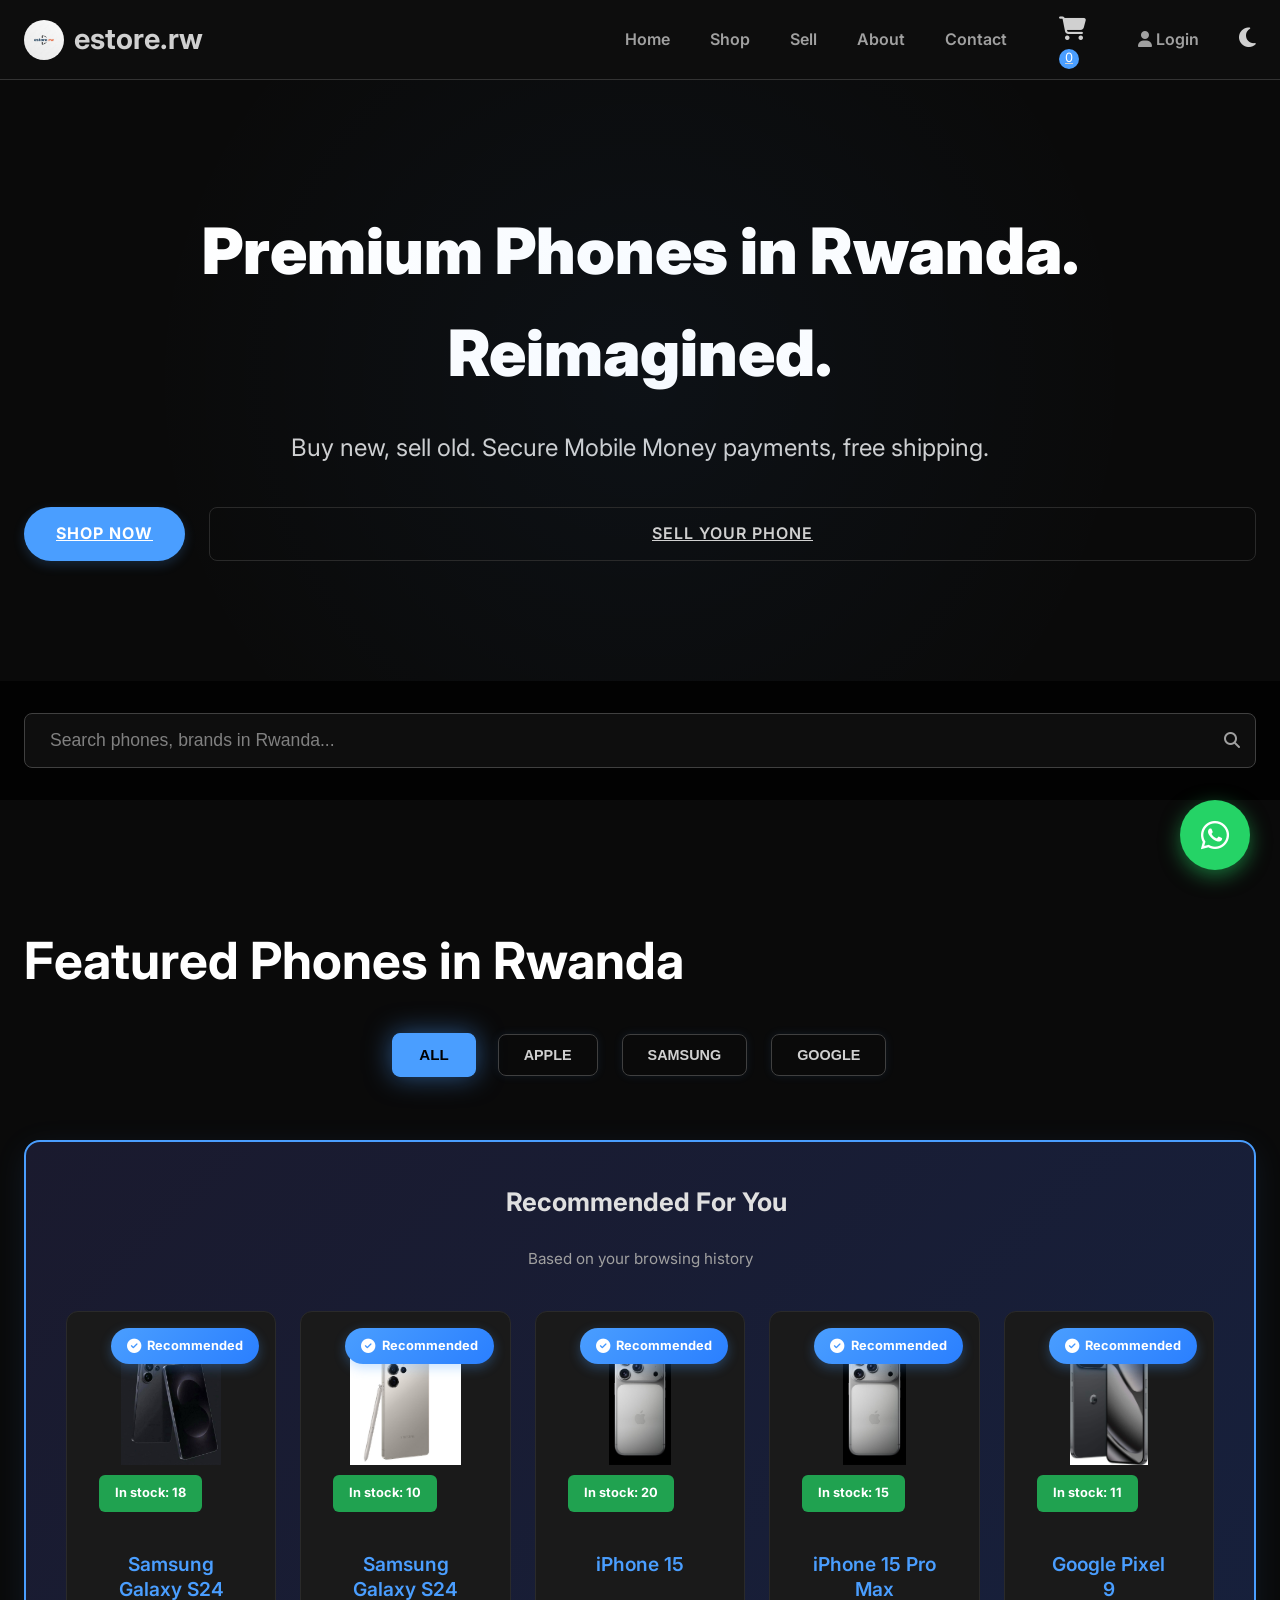
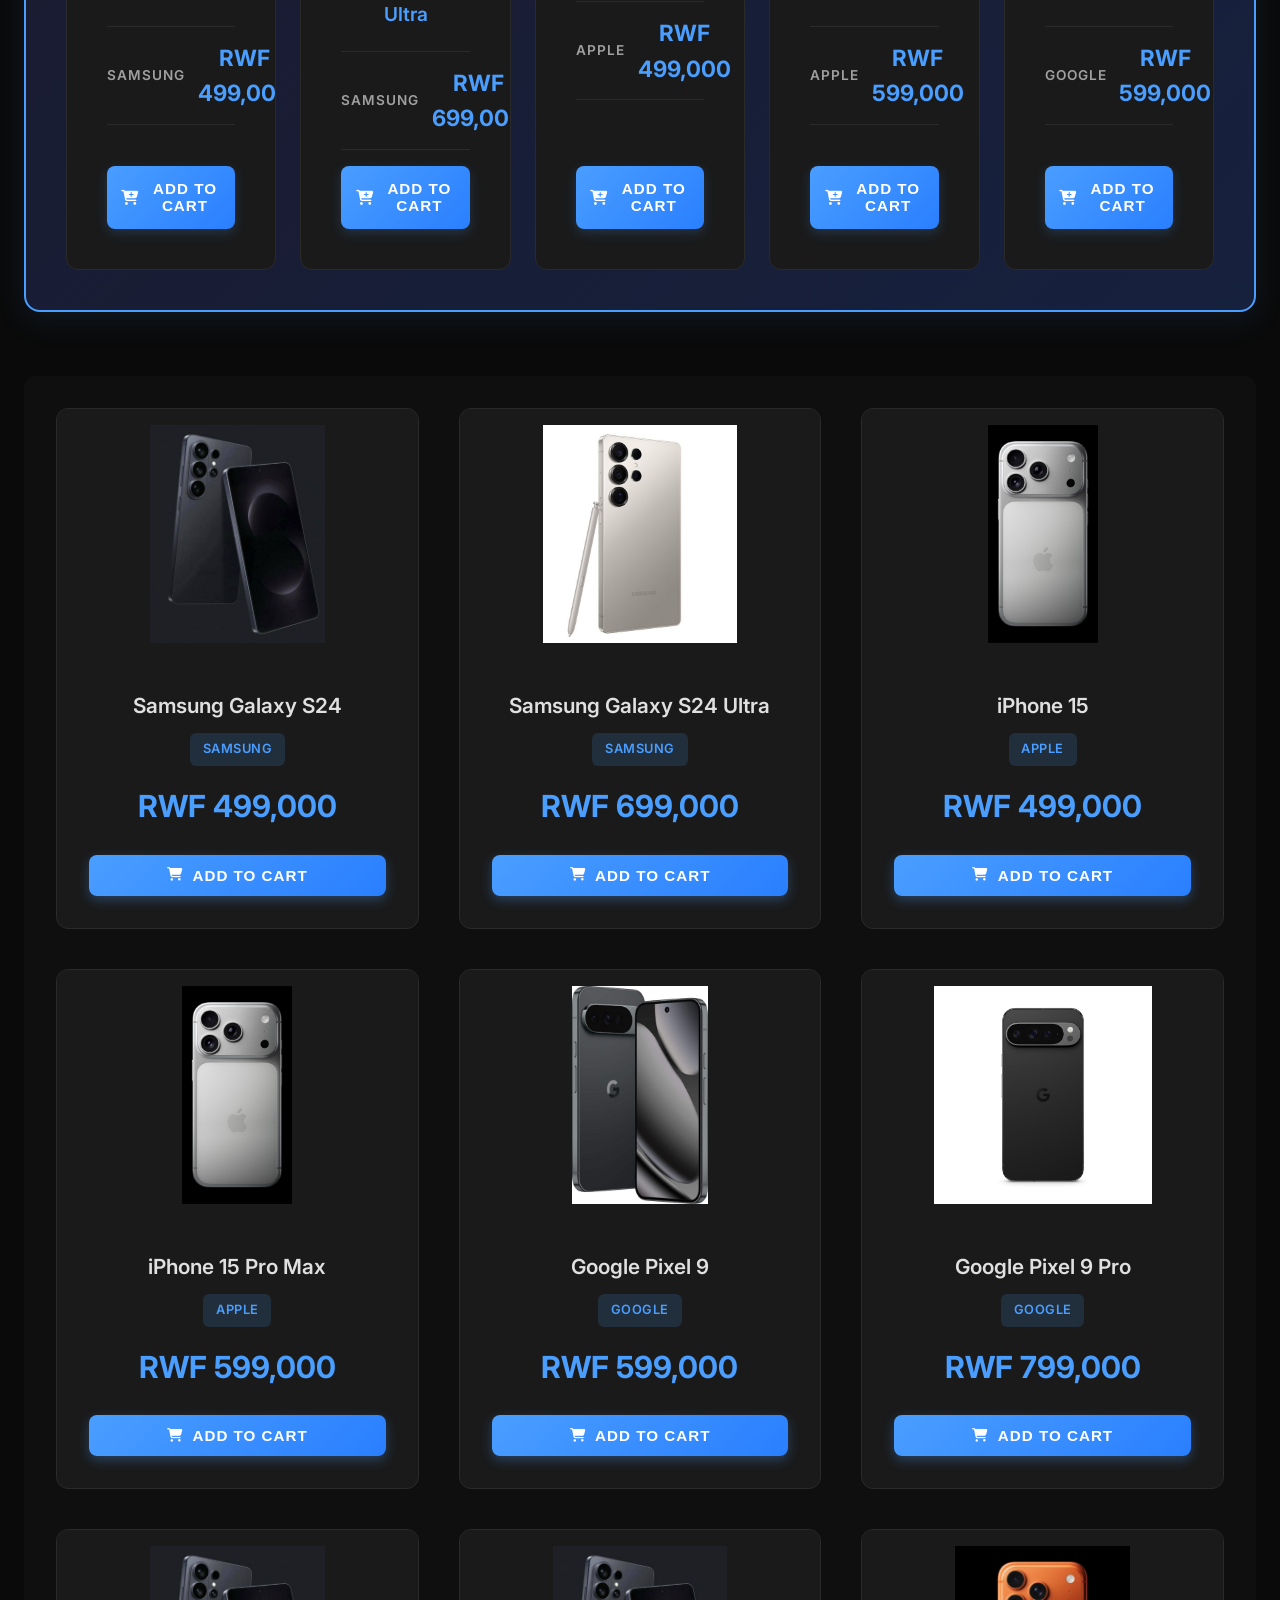
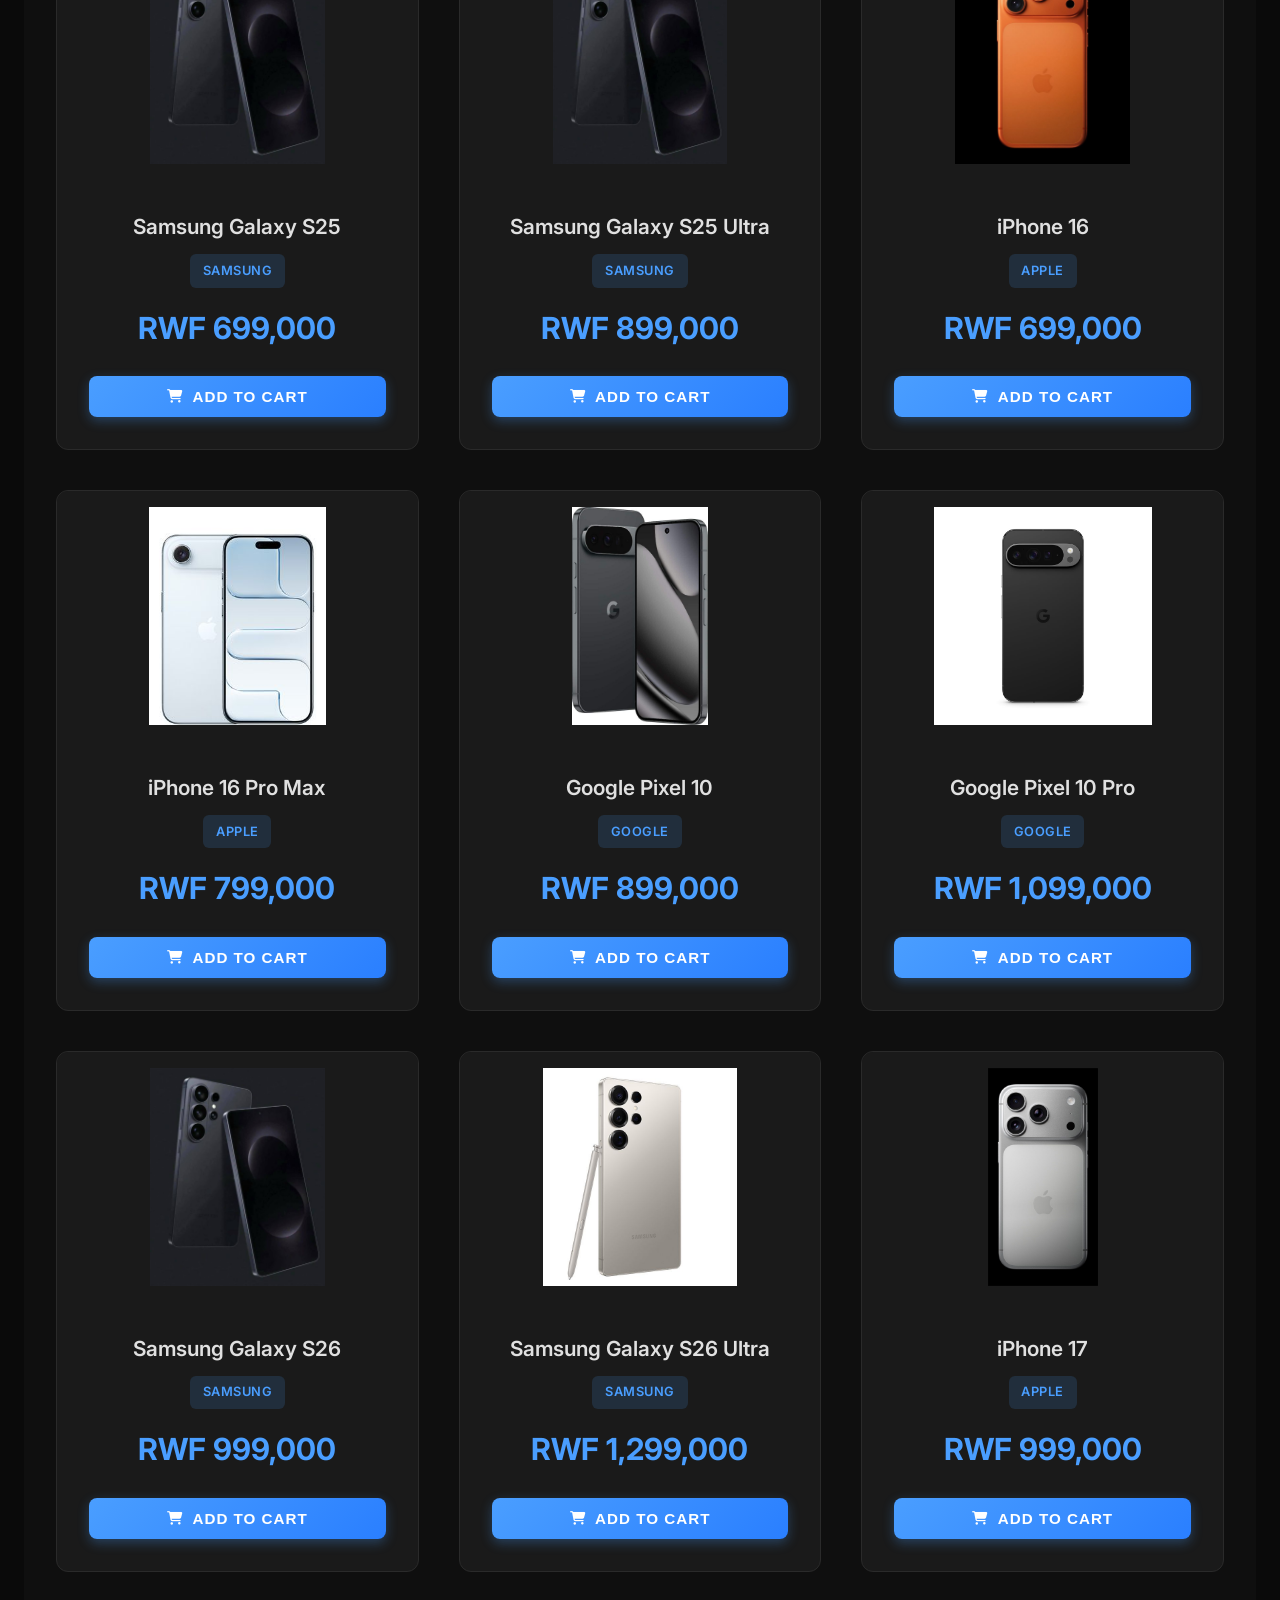
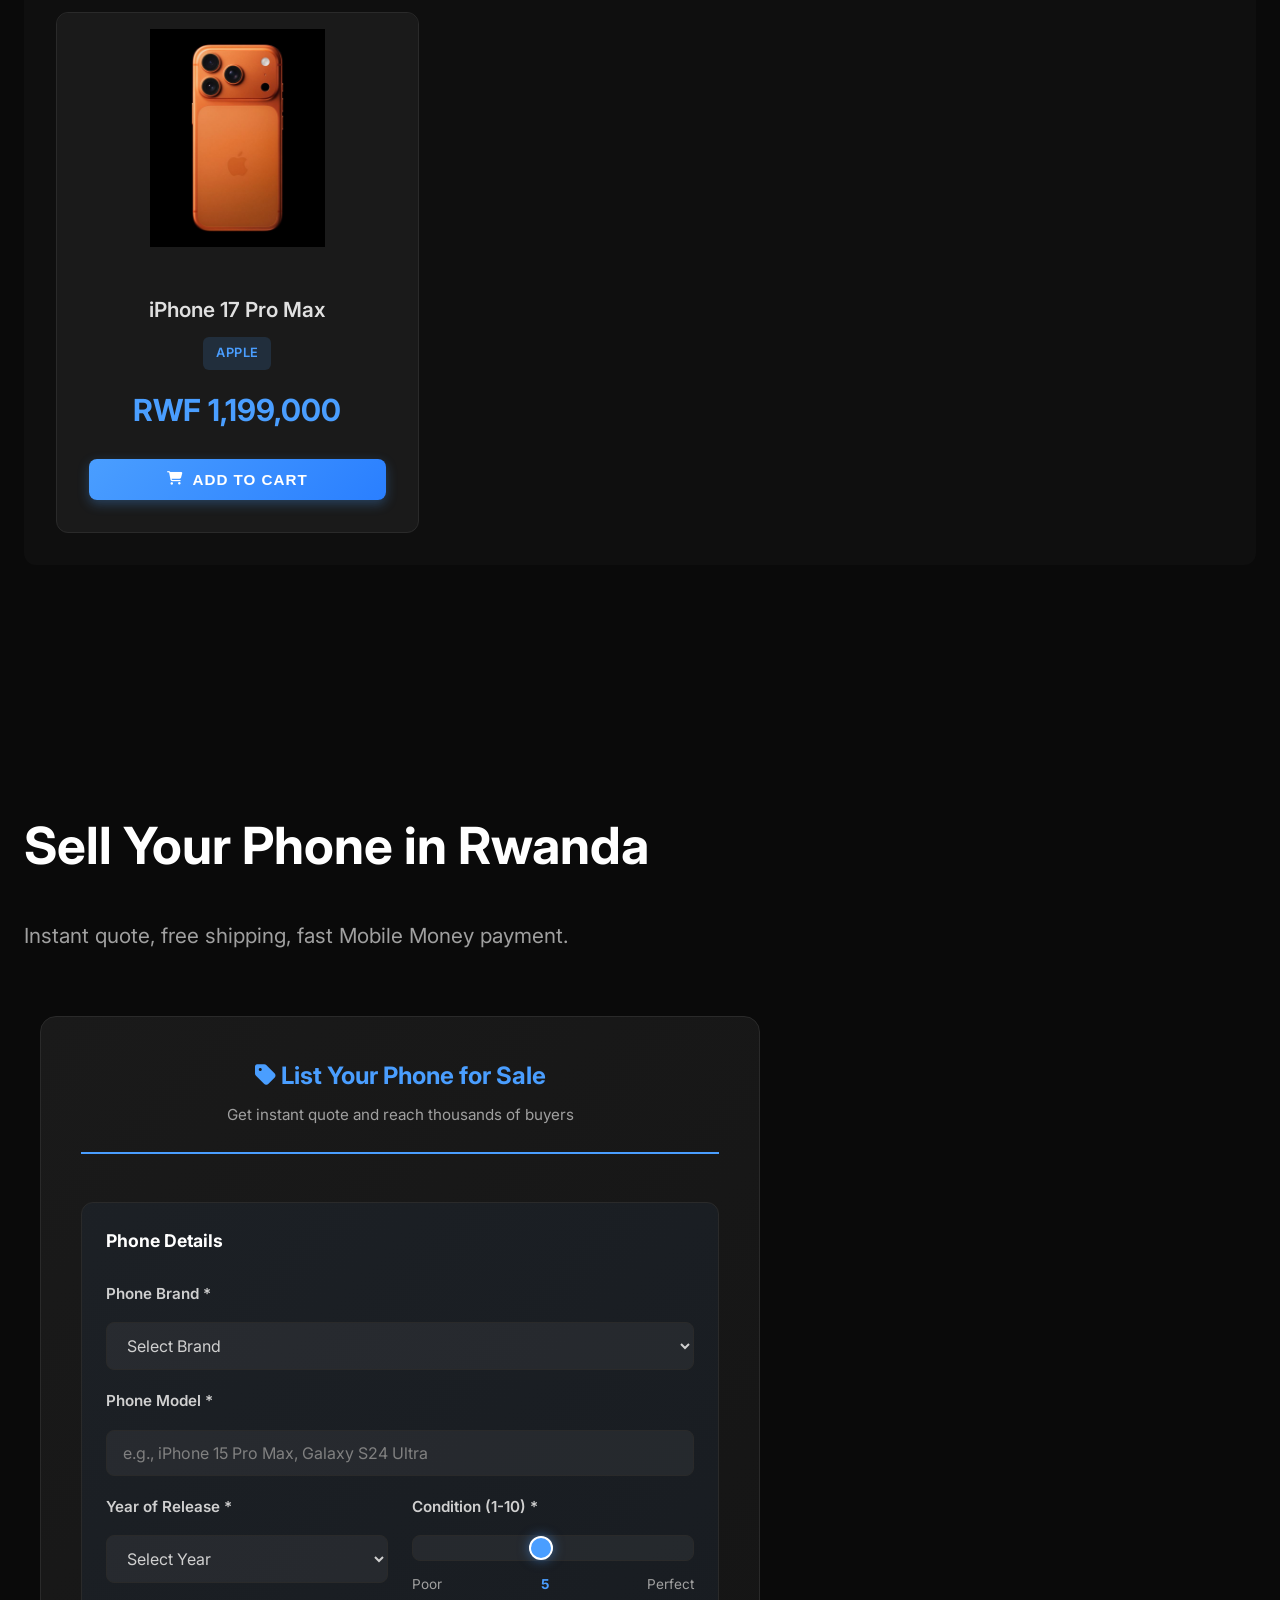
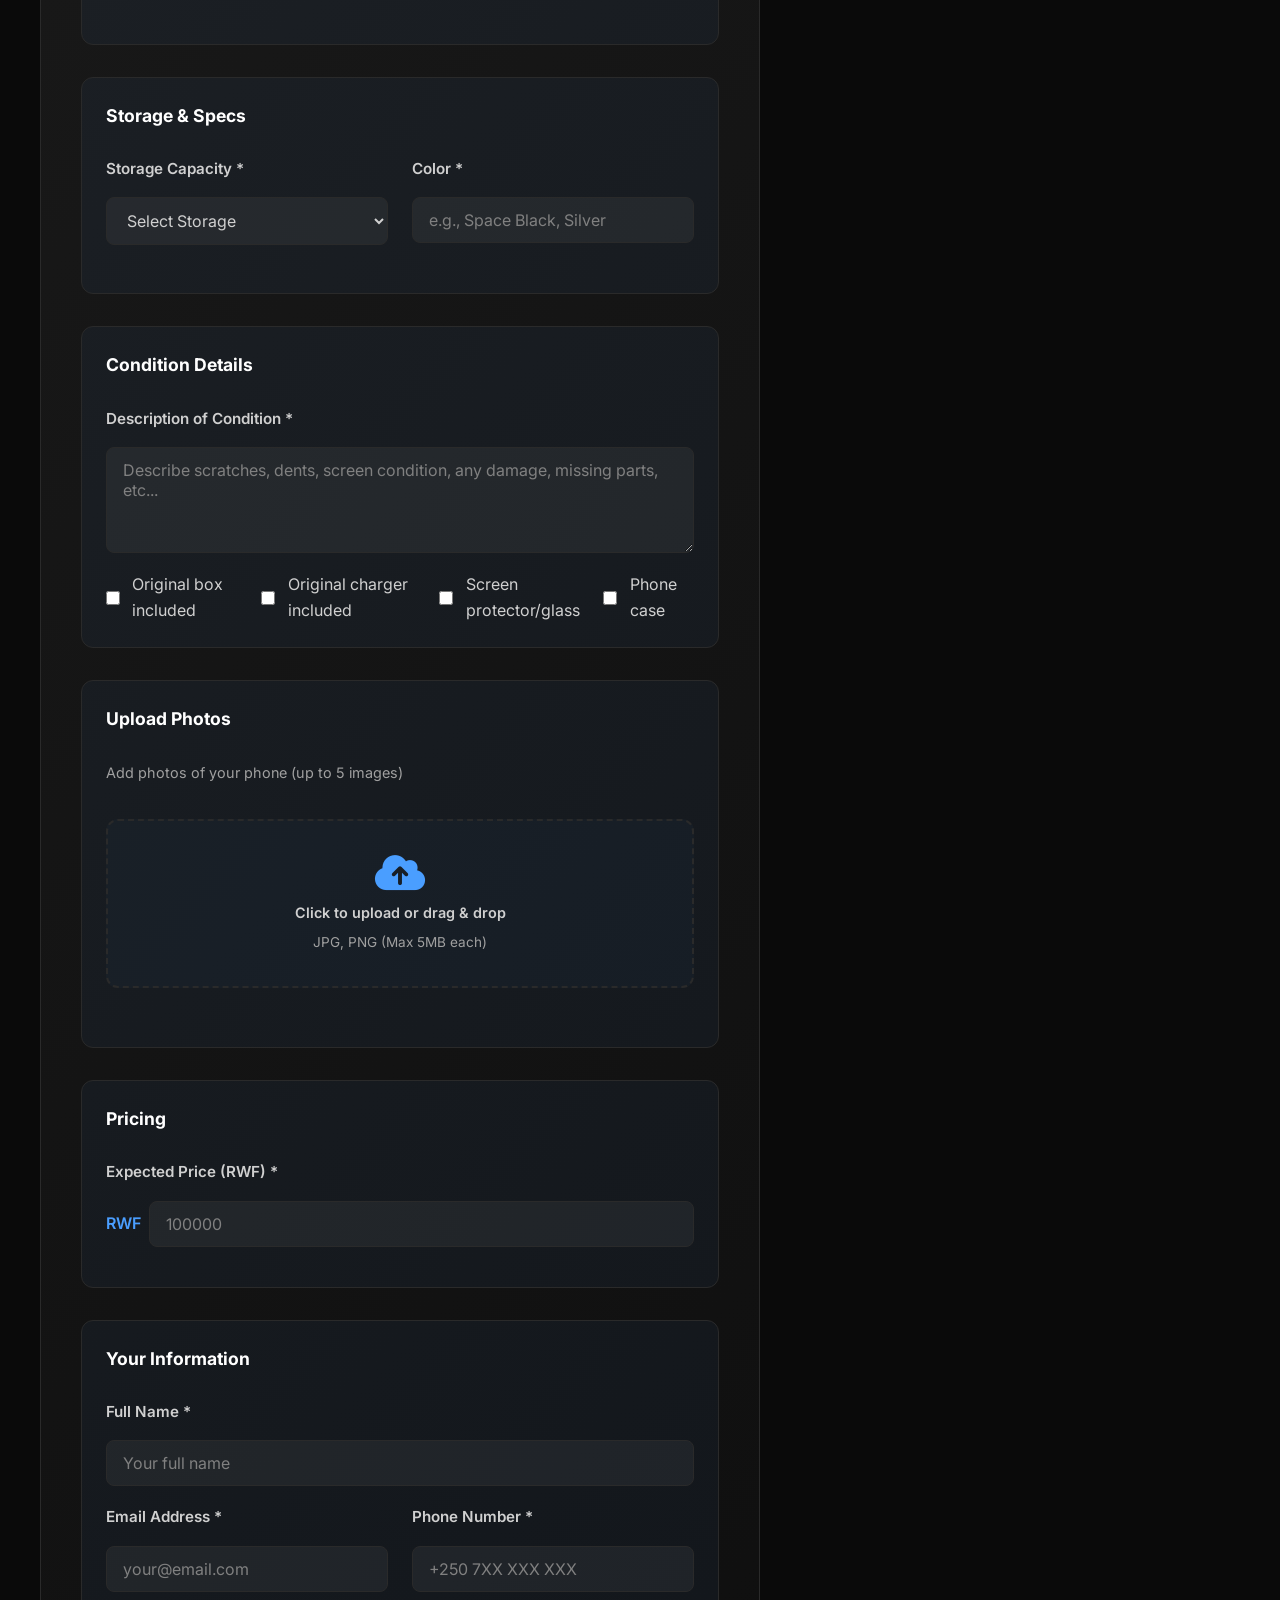
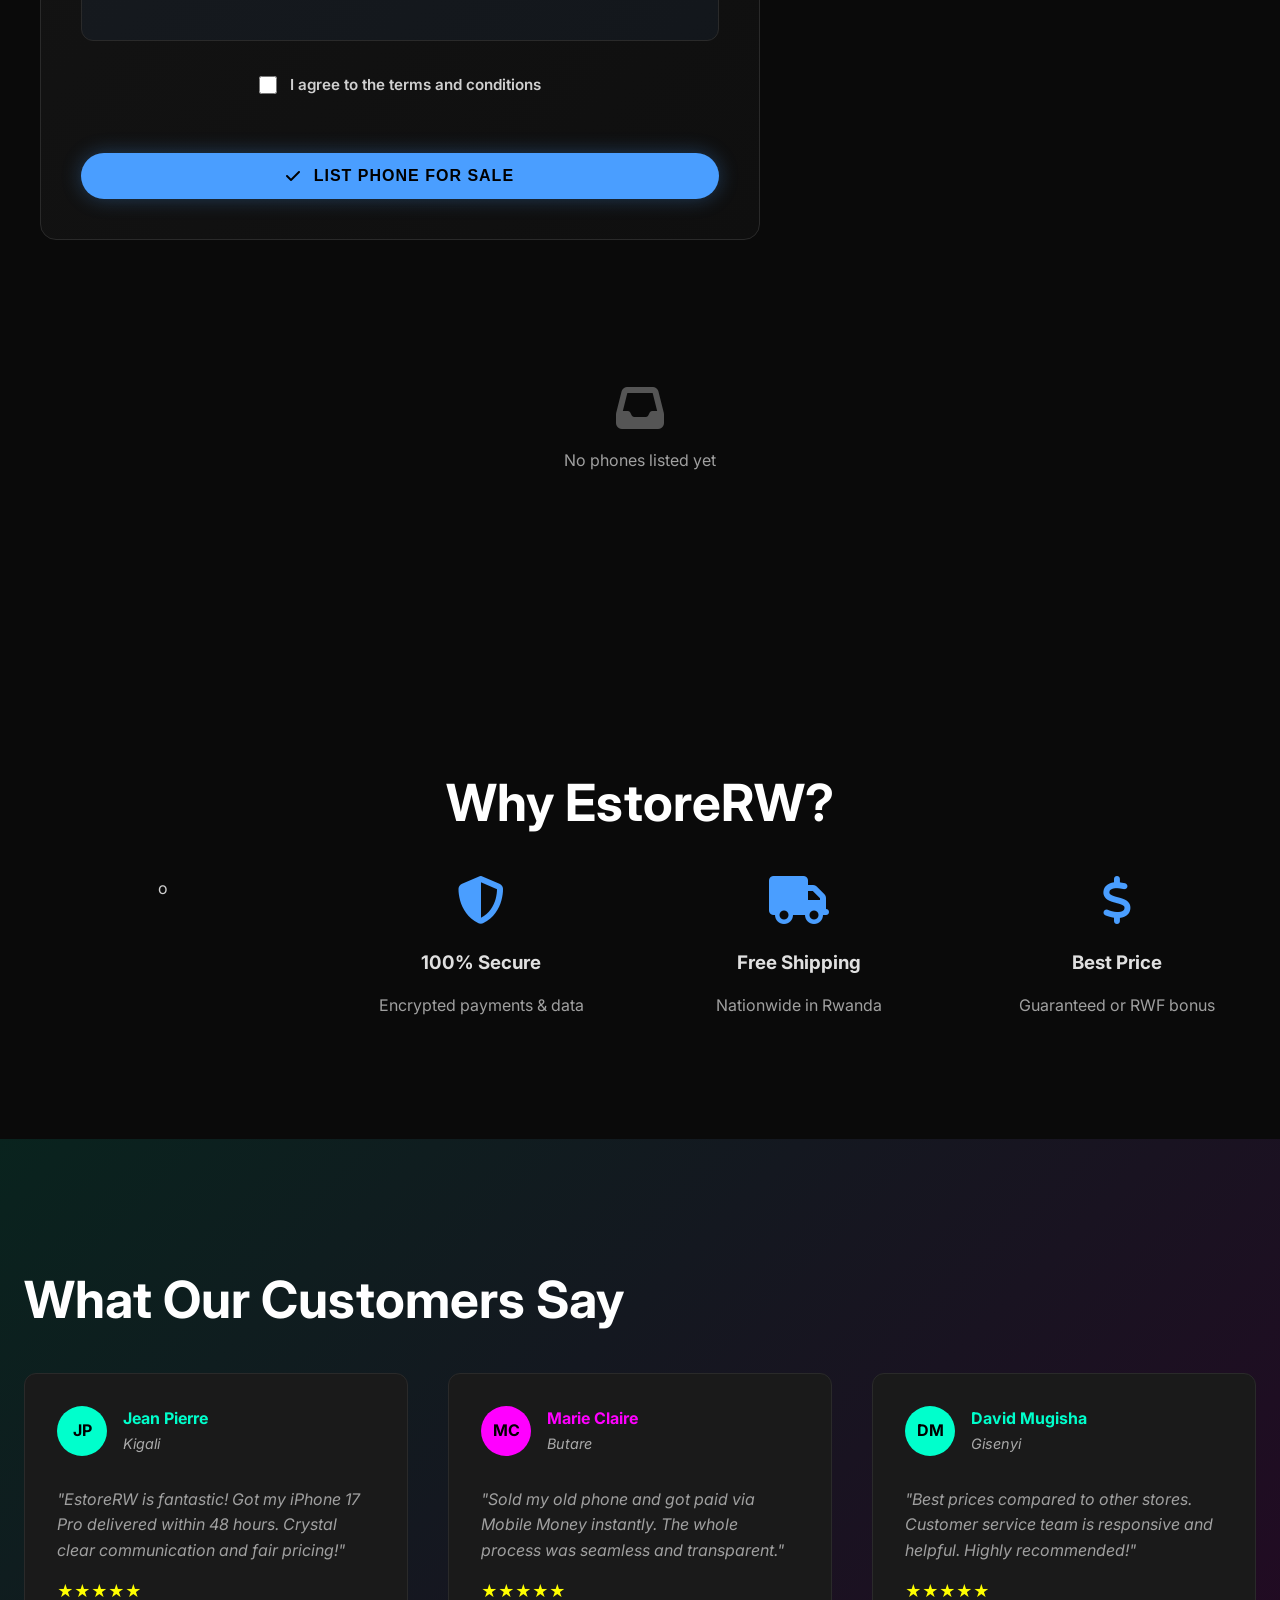
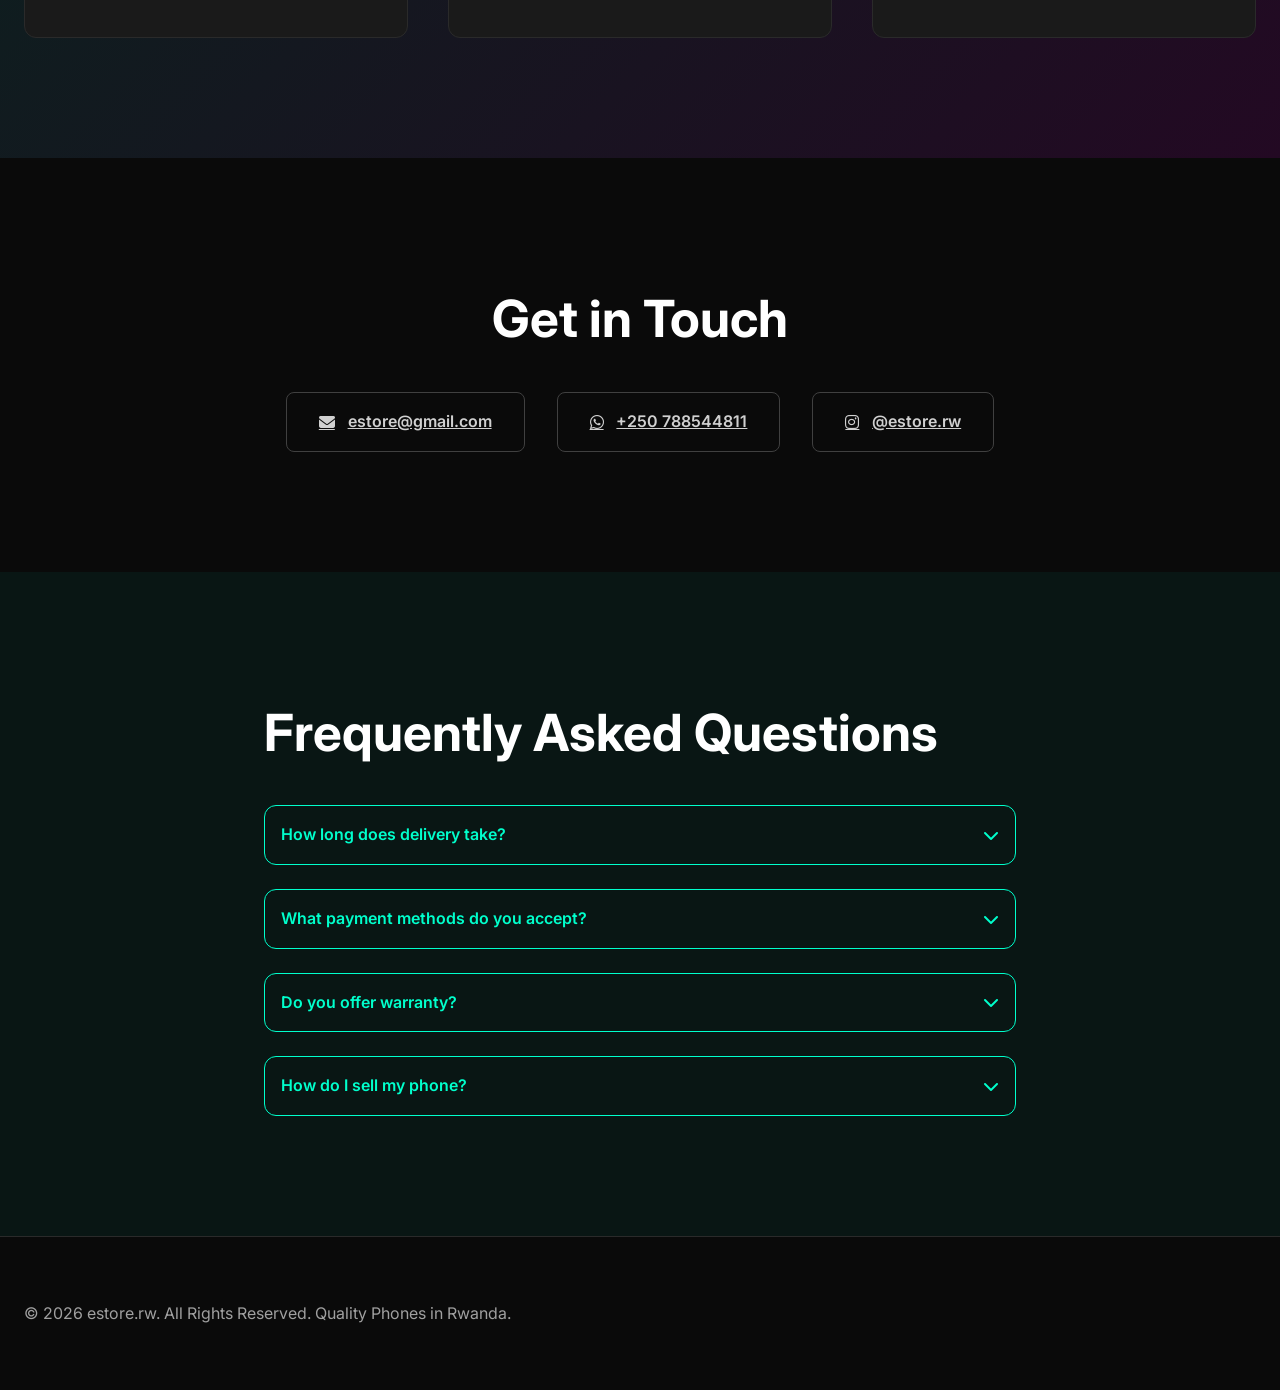
==== index.html @ f8abb4b5 "remove unwwanted block of code" ====
<!DOCTYPE html>
<html lang="en">
<head>
  <meta charset="UTF-8" />
  <meta name="viewport" content="width=device-width, initial-scale=1.0"/>
  <title>EstoreRW - Premium Phones in Rwanda</title>
  <meta name="description" content="Buy and sell premium smartphones in Rwanda. Secure payments via Mobile Money, free shipping, and best prices guaranteed.">
  <meta name="keywords" content="phones Rwanda, buy iPhone Kigali, sell Samsung Rwanda, premium smartphones, estore.rw">
  <meta property="og:title" content="EstoreRW - Premium Phones">
  <meta property="og:description" content="Trusted platform for buying and selling phones in Rwanda with Mobile Money integration.">
  <meta property="og:image" content="images/bland.jpg">
  <meta property="og:url" content="https://estore.rw">
  <link rel="canonical" href="https://estore.rw">
  <link rel="icon" href="images/estore.jpg" />
  <link href="https://fonts.googleapis.com/css2?family=Inter:wght@300;400;500;600;700;800&display=swap" rel="stylesheet"/>
  <link rel="stylesheet" href="https://cdnjs.cloudflare.com/ajax/libs/font-awesome/6.5.0/css/all.min.css"/>
  <link rel="stylesheet" href="styles.css"/>
  <link rel="stylesheet" href="login-checkout-styles.css"/>
  <script async src="https://www.googletagmanager.com/gtag/js?id=UA-XXXXXXX-X"></script> <!-- Add your GA tracking ID -->
  <script>
    window.dataLayer = window.dataLayer || [];
    function gtag(){dataLayer.push(arguments);}
    gtag('js', new Date());
    gtag('config', 'UA-XXXXXXX-X');
  </script>
</head>
<body>

  <header class="header" id="header">
    <div class="container header-inner">
      <a href="#" class="logo">
        <img src="images/BLAND1.jpeg" alt="EstoreRW Logo" loading="lazy"/> estore.rw
      </a>
      <nav class="nav" id="nav">
        <a href="#home" class="nav-link">Home</a>
        <a href="#products" class="nav-link">Shop</a>
        <a href="#sell" class="nav-link">Sell</a>
        <a href="#about" class="nav-link">About</a>
        <a href="#contact" class="nav-link">Contact</a>
        <a href="#" id="cart-btn" class="cart-btn">
          <i class="fas fa-shopping-cart"></i>
          <span id="cart-count">0</span>
        </a>
        <a href="#" id="login-btn" class="nav-link"><i class="fas fa-user"></i> Login</a>
        <button id="dark-mode-toggle" class="icon-btn"><i class="fas fa-moon"></i></button>
      </nav>
      <button class="menu-toggle" id="menu-toggle"><i class="fas fa-bars"></i></button>
    </div>
  </header>

  <!-- HERO -->
  <section id="home" class="section hero">
    <div class="container hero-content">
      <h1>Premium Phones in Rwanda. <br>Reimagined.</h1>
      <p>Buy new, sell old. Secure Mobile Money payments, free shipping.</p>
      <div class="hero-buttons">
        <a href="#products" class="btn-primary">Shop Now</a>
        <a href="#sell" class="btn-secondary">Sell Your Phone</a>
      </div>
    </div>
  </section>

  <div class="search-bar" id="search-bar">
    <div class="container">
      <div class="search-container">
        <input type="text" id="search-input" placeholder="Search phones, brands in Rwanda..." />
        <i class="fas fa-search"></i>
      </div>
    </div>
  </div>

  <!-- PRODUCTS -->
  <section id="products" class="section">
    <div class="container">
      <h2 class="section-title">Featured Phones in Rwanda</h2>
      <div class="filters" id="filters"></div>
      <div id="recommendations" class="recommendations"></div> <!-- AI Recommendations Section -->
      <div id="product-grid" class="product-grid"></div>
    </div>
  </section>

  <!-- SELL PHONE -->
  <section id="sell" class="section">
    <div class="container">
      <h2 class="section-title">Sell Your Phone in Rwanda</h2>
      <p class="section-subtitle">Instant quote, free shipping, fast Mobile Money payment.</p>
      <div id="sell-form-container"></div>
    </div>
  </section>

  <!-- ABOUT -->
  <section id="about" class="section">
    <div class="container text-center">
      <h2 class="section-title">Why EstoreRW?</h2>
      <div class="features-grid">o
        <div class="feature">
          <i class="fas fa-shield-alt"></i>
          <h3>100% Secure</h3>
          <p>Encrypted payments & data</p>
        </div>
        <div class="feature">
          <i class="fas fa-truck"></i>
          <h3>Free Shipping</h3>
          <p>Nationwide in Rwanda</p>
        </div>
        <div class="feature">
          <i class="fas fa-dollar-sign"></i>
          <h3>Best Price</h3>
          <p>Guaranteed or RWF bonus</p>
        </div>
      </div>
    </div>
  </section>

  <!-- TESTIMONIALS -->
  <section class="section" style="background: linear-gradient(135deg, rgba(0,255,204,0.1) 0%, rgba(255,0,255,0.1) 100%);">
    <div class="container">
      <h2 class="section-title">What Our Customers Say</h2>
      <div class="testimonials-grid">
        <article class="testimonial" role="article">
          <div style="display: flex; gap: 1rem; margin-bottom: 1rem;">
            <div style="width: 50px; height: 50px; border-radius: 50%; background: #00ffcc; display: flex; align-items: center; justify-content: center; color: #000; font-weight: bold;">JP</div>
            <div>
              <h4 style="color: #00ffcc;">Jean Pierre</h4>
              <p style="font-size: 0.9rem; color: #aaa;">Kigali</p>
            </div>
          </div>
          <p style="font-style: italic; margin-bottom: 1rem; line-height: 1.6;">
            "EstoreRW is fantastic! Got my iPhone 17 Pro delivered within 48 hours. Crystal clear communication and fair pricing!"
          </p>
          <div style="color: #ffff00;">★★★★★</div>
        </article>

        <article class="testimonial" role="article">
          <div style="display: flex; gap: 1rem; margin-bottom: 1rem;">
            <div style="width: 50px; height: 50px; border-radius: 50%; background: #ff00ff; display: flex; align-items: center; justify-content: center; color: #000; font-weight: bold;">MC</div>
            <div>
              <h4 style="color: #ff00ff;">Marie Claire</h4>
              <p style="font-size: 0.9rem; color: #aaa;">Butare</p>
            </div>
          </div>
          <p style="font-style: italic; margin-bottom: 1rem; line-height: 1.6;">
            "Sold my old phone and got paid via Mobile Money instantly. The whole process was seamless and transparent."
          </p>
          <div style="color: #ffff00;">★★★★★</div>
        </article>

        <article class="testimonial" role="article">
          <div style="display: flex; gap: 1rem; margin-bottom: 1rem;">
            <div style="width: 50px; height: 50px; border-radius: 50%; background: #00ffcc; display: flex; align-items: center; justify-content: center; color: #000; font-weight: bold;">DM</div>
            <div>
              <h4 style="color: #00ffcc;">David Mugisha</h4>
              <p style="font-size: 0.9rem; color: #aaa;">Gisenyi</p>
            </div>
          </div>
          <p style="font-style: italic; margin-bottom: 1rem; line-height: 1.6;">
            "Best prices compared to other stores. Customer service team is responsive and helpful. Highly recommended!"
          </p>
          <div style="color: #ffff00;">★★★★★</div>
        </article>
      </div>
    </div>
  </section>

  <!-- CONTACT -->
  <section id="contact" class="section">
    <div class="container text-center">
      <h2 class="section-title">Get in Touch</h2>
      <div class="contact-links">
        <a href="mailto:billyjoshuaishimwe@corenestconsulting.com"><i class="fas fa-envelope"></i> estore@gmail.com</a>
        <a href="https://wa.me/250788544811" target="_blank"><i class="fab fa-whatsapp"></i> +250 788544811</a>
        <a href="https://www.instagram.com/_.fp99?igsh=bXNsYWp1Z2tqMTky&utm_source=qr" target="_blank"><i class="fab fa-instagram"></i> @estore.rw</a>
      </div>
    </div>
  </section>

  <!-- FAQ SECTION -->
  <section class="section" style="background: rgba(0,255,204,0.05);">
    <div class="container" style="max-width: 800px;">
      <h2 class="section-title">Frequently Asked Questions</h2>
      <div style="display: grid; gap: 1.5rem;">
        <details style="padding: 1rem; border: 1px solid #00ffcc; border-radius: 12px; cursor: pointer;">
          <summary style="font-weight: 600; color: #00ffcc; display: flex; justify-content: space-between; align-items: center;">
            How long does delivery take? <i class="fas fa-chevron-down"></i>
          </summary>
          <p style="margin-top: 1rem; color: #cccccc;">Standard delivery within Kigali takes 24-48 hours. Other provinces take 3-5 business days.</p>
        </details>
        <details style="padding: 1rem; border: 1px solid #00ffcc; border-radius: 12px; cursor: pointer;">
          <summary style="font-weight: 600; color: #00ffcc; display: flex; justify-content: space-between; align-items: center;">
            What payment methods do you accept? <i class="fas fa-chevron-down"></i>
          </summary>
          <p style="margin-top: 1rem; color: #cccccc;">We accept Mobile Money (MTN, Airtel), Bank transfers, and Cash on Delivery.</p>
        </details>
        <details style="padding: 1rem; border: 1px solid #00ffcc; border-radius: 12px; cursor: pointer;">
          <summary style="font-weight: 600; color: #00ffcc; display: flex; justify-content: space-between; align-items: center;">
            Do you offer warranty? <i class="fas fa-chevron-down"></i>
          </summary>
          <p style="margin-top: 1rem; color: #cccccc;">All phones come with a 30-day money-back guarantee. Extended warranties available.</p>
        </details>
        <details style="padding: 1rem; border: 1px solid #00ffcc; border-radius: 12px; cursor: pointer;">
          <summary style="font-weight: 600; color: #00ffcc; display: flex; justify-content: space-between; align-items: center;">
            How do I sell my phone? <i class="fas fa-chevron-down"></i>
          </summary>
          <p style="margin-top: 1rem; color: #cccccc;">Fill out the "Sell Your Phone" form with your phone's details. We'll give you an instant quote. If you accept, we handle pickup and payment.</p>
        </details>
      </div>
    </div>
  </section>

  <!-- CART MODAL - IMPROVED -->
  <div id="cart-modal" class="modal">
    <div class="modal-content cart-modal-content">
      <span class="close">&times;</span>
      
      <div class="cart-container">
        <div class="cart-header">
          <h2><i class="fas fa-shopping-cart"></i> Your Cart</h2>
          <p id="cart-item-count">0 items</p>
        </div>

        <div id="cart-items" class="cart-items-list"></div>

        <div class="cart-section">
          <!-- Promo Code -->
          <div class="promo-section">
            <input 
              type="text" 
              id="promo-code" 
              placeholder="Enter promo code" 
              class="promo-input"
            />
            <button type="button" id="apply-promo" class="btn-promo">
              <i class="fas fa-tag"></i> Apply
            </button>
          </div>

          <!-- Cart Summary -->
          <div class="cart-summary">
            <div class="summary-row">
              <span>Subtotal:</span>
              <span>RWF <span id="subtotal">0.00</span></span>
            </div>
            <div class="summary-row">
              <span>Shipping:</span>
              <span>RWF <span id="shipping">0.00</span></span>
            </div>
            <div class="summary-row discount" id="discount-row" style="display: none;">
              <span>Discount:</span>
              <span>-RWF <span id="discount-amount">0.00</span></span>
            </div>
            <div class="summary-row total">
              <span>Total:</span>
              <span>RWF <span id="cart-total">0.00</span></span>
            </div>
          </div>

          <!-- Action Buttons -->
          <div class="cart-actions">
            <button type="button" id="continue-shopping" class="btn-secondary">
              <i class="fas fa-arrow-left"></i> Continue Shopping
            </button>
            <button type="button" id="checkout-btn" class="btn-primary">
              <i class="fas fa-credit-card"></i> Proceed to Checkout
            </button>
          </div>
        </div>
      </div>
    </div>
  </div>

  <!-- CHECKOUT MODAL - IMPROVED WITH PAYMENTS -->
  <div id="checkout-modal" class="modal">
    <div class="modal-content checkout-modal-content">
      <span class="close">&times;</span>
      
      <div class="checkout-container">
        <!-- Progress Steps -->
        <div class="checkout-progress">
          <div class="progress-step active" data-step="1">
            <div class="step-number">1</div>
            <div class="step-label">Shipping</div>
          </div>
          <div class="progress-line"></div>
          <div class="progress-step" data-step="2">
            <div class="step-number">2</div>
            <div class="step-label">Payment</div>
          </div>
          <div class="progress-line"></div>
          <div class="progress-step" data-step="3">
            <div class="step-number">3</div>
            <div class="step-label">Confirm</div>
          </div>
        </div>

        <!-- Checkout Form -->
        <form id="checkout-form" class="checkout-form">
          <!-- Step 1: Shipping Information -->
          <div class="checkout-step active" data-step="1">
            <h3>Shipping Information</h3>
            
            <div class="form-row">
              <div class="form-group">
                <label for="full-name">Full Name *</label>
                <input 
                  type="text" 
                  id="full-name" 
                  placeholder="Your full name" 
                  required
                />
              </div>
              <div class="form-group">
                <label for="phone">Phone Number *</label>
                <input 
                  type="tel" 
                  id="phone" 
                  placeholder="+250 (0)788 000 000" 
                  required
                />
              </div>
            </div>

            <div class="form-row">
              <div class="form-group">
                <label for="email">Email *</label>
                <input 
                  type="email" 
                  id="email" 
                  placeholder="your@email.com" 
                  required
                />
              </div>
              <div class="form-group">
                <label for="city">City *</label>
                <input 
                  type="text" 
                  id="city" 
                  placeholder="Kigali" 
                  required
                />
              </div>
            </div>

            <div class="form-group">
              <label for="address">Street Address *</label>
              <input 
                type="text" 
                id="address" 
                placeholder="123 Main Street" 
                required
              />
            </div>

            <!-- Shipping Method -->
            <div class="shipping-methods">
              <h4>Shipping Method</h4>
              <label class="shipping-option">
                <input type="radio" name="shipping" value="standard" checked />
                <span class="option-label">
                  <span class="option-name">Standard Delivery</span>
                  <span class="option-price">RWF 5,000</span>
                </span>
              </label>
              <label class="shipping-option">
                <input type="radio" name="shipping" value="express" />
                <span class="option-label">
                  <span class="option-name">Express Delivery</span>
                  <span class="option-price">RWF 10,000</span>
                </span>
              </label>
              <label class="shipping-option">
                <input type="radio" name="shipping" value="pickup" />
                <span class="option-label">
                  <span class="option-name">Store Pickup</span>
                  <span class="option-price">Free</span>
                </span>
              </label>
            </div>

            <div class="step-actions">
              <button type="button" class="btn-secondary" onclick="store.goToCheckoutStep(1)">
                <i class="fas fa-arrow-left"></i> Back
              </button>
              <button type="button" class="btn-primary" onclick="store.goToCheckoutStep(2)">
                Next: Payment <i class="fas fa-arrow-right"></i>
              </button>
            </div>
          </div>

          <!-- Step 2: Payment Method -->
          <div class="checkout-step" data-step="2">
            <h3>Choose Payment Method</h3>
            
            <div class="payment-methods-grid">
              <!-- MTN Mobile Money -->
              <label class="payment-option">
                <input type="radio" name="payment-method" value="mtn" required />
                <div class="payment-card">
                  <i class="fas fa-mobile-alt"></i>
                  <h4>MTN Mobile Money</h4>
                  <p>Pay via MTN</p>
                </div>
              </label>

              <!-- Airtel Money -->
              <label class="payment-option">
                <input type="radio" name="payment-method" value="airtel" />
                <div class="payment-card">
                  <i class="fas fa-phone"></i>
                  <h4>Airtel Money</h4>
                  <p>Pay via Airtel</p>
                </div>
              </label>

              <!-- Bank of Kigali -->
              <label class="payment-option">
                <input type="radio" name="payment-method" value="bank" />
                <div class="payment-card">
                  <i class="fas fa-university"></i>
                  <h4>Bank of Kigali</h4>
                  <p>Bank Transfer</p>
                </div>
              </label>

              <!-- PayPal -->
              <label class="payment-option">
                <input type="radio" name="payment-method" value="paypal" />
                <div class="payment-card">
                  <i class="fab fa-paypal"></i>
                  <h4>PayPal</h4>
                  <p>International Card</p>
                </div>
              </label>

              <!-- Cash on Delivery -->
              <label class="payment-option">
                <input type="radio" name="payment-method" value="cod" />
                <div class="payment-card">
                  <i class="fas fa-hand-holding-usd"></i>
                  <h4>Cash on Delivery</h4>
                  <p>Pay when you receive</p>
                </div>
              </label>

              <!-- Bitcoin -->
              <label class="payment-option">
                <input type="radio" name="payment-method" value="crypto" />
                <div class="payment-card">
                  <i class="fab fa-bitcoin"></i>
                  <h4>Bitcoin</h4>
                  <p>Cryptocurrency</p>
                </div>
              </label>
            </div>

            <!-- Payment Details (shown based on selected method) -->
            <div id="payment-details" class="payment-details"></div>

            <div class="step-actions">
              <button type="button" class="btn-secondary" onclick="store.goToCheckoutStep(1)">
                <i class="fas fa-arrow-left"></i> Back
              </button>
              <button type="button" class="btn-primary" onclick="store.goToCheckoutStep(3)">
                Review Order <i class="fas fa-arrow-right"></i>
              </button>
            </div>
          </div>

          <!-- Step 3: Order Review & Confirmation -->
          <div class="checkout-step" data-step="3">
            <h3>Review Your Order</h3>
            
            <div class="order-review">
              <!-- Shipping Summary -->
              <div class="review-section">
                <h4><i class="fas fa-box"></i> Shipping Details</h4>
                <div class="review-content">
                  <p id="review-name">Name: Loading...</p>
                  <p id="review-address">Address: Loading...</p>
                  <p id="review-phone">Phone: Loading...</p>
                </div>
              </div>

              <!-- Items Summary -->
              <div class="review-section">
                <h4><i class="fas fa-list"></i> Order Items</h4>
                <div class="review-content">
                  <div id="review-items"></div>
                </div>
              </div>

              <!-- Price Summary -->
              <div class="review-section">
                <h4><i class="fas fa-receipt"></i> Payment Summary</h4>
                <div class="review-content">
                  <div class="review-row">
                    <span>Subtotal:</span>
                    <span>RWF <span id="review-subtotal">0.00</span></span>
                  </div>
                  <div class="review-row">
                    <span>Shipping:</span>
                    <span>RWF <span id="review-shipping">0.00</span></span>
                  </div>
                  <div class="review-row final">
                    <span>Total Amount:</span>
                    <span>RWF <span id="review-total">0.00</span></span>
                  </div>
                </div>
              </div>

              <!-- Terms & Conditions -->
              <label class="checkbox-group">
                <input type="checkbox" id="agree-terms" required />
                <span>I agree to the Terms and Conditions</span>
              </label>
            </div>

            <div class="step-actions">
              <button type="button" class="btn-secondary" onclick="store.goToCheckoutStep(2)">
                <i class="fas fa-arrow-left"></i> Back
              </button>
              <button type="submit" class="btn-success">
                <i class="fas fa-check-circle"></i> Complete Purchase
              </button>
            </div>
          </div>
        </form>
      </div>
    </div>
  </div>

  <!-- LOGIN MODAL -->
  <!-- LOGIN MODAL - IMPROVED DESIGN -->
  <div id="login-modal" class="modal">
    <div class="modal-content login-modal-content">
      <span class="close">&times;</span>
      
      <div class="login-container">
        <!-- Login Header -->
        <div class="login-header">
          <h2>Welcome Back</h2>
          <p>Sign in to your account</p>
        </div>

        <!-- Login Form -->
        <form id="login-form" class="login-form">
          <!-- Email Input -->
          <div class="form-group">
            <label for="login-email">Email Address</label>
            <div class="input-wrapper">
              <i class="fas fa-envelope"></i>
              <input 
                type="email" 
                id="login-email"
                placeholder="Enter your email" 
                required 
                autocomplete="email"
              />
            </div>
          </div>

          <!-- Password Input -->
          <div class="form-group">
            <label for="login-password">Password</label>
            <div class="input-wrapper">
              <i class="fas fa-lock"></i>
              <input 
                type="password" 
                id="login-password"
                placeholder="Enter your password" 
                required 
                autocomplete="current-password"
              />
            </div>
          </div>

          <!-- Remember Me & Forgot Password -->
          <div class="login-options">
            <label class="checkbox-group">
              <input type="checkbox" id="remember-me" />
              <span>Remember me</span>
            </label>
            <a href="#" class="forgot-password">Forgot password?</a>
          </div>

          <!-- Login Button -->
          <button type="submit" class="btn-login">
            <i class="fas fa-sign-in-alt"></i> Sign In
          </button>
        </form>

        <!-- Demo Credentials -->
        <div class="demo-credentials">
          <p class="demo-title">📌 Demo Account</p>
          <div class="credential-item">
            <span>Email:</span>
            <code>test@estore.rw</code>
          </div>
          <div class="credential-item">
            <span>Password:</span>
            <code>test123</code>
          </div>
        </div>

        <!-- Register Link -->
        <div class="login-footer">
          <p>Don't have an account? 
            <a href="#" id="register-link" class="register-link">Create one now</a>
          </p>
        </div>
      </div>
    </div>
  </div>

  <!-- REGISTER MODAL - PROFESSIONAL FORM -->
  <div id="register-modal" class="modal">
    <div class="modal-content register-modal-content">
      <span class="close">&times;</span>
      
      <div class="register-container">
        <div class="register-header">
          <h2><i class="fas fa-user-plus"></i> Create Your Account</h2>
          <p>Join us today and start shopping</p>
        </div>

        <form id="register-form" class="register-form">
          <!-- Full Name -->
          <div class="form-group">
            <label for="register-name">Full Name *</label>
            <div class="input-wrapper">
              <i class="fas fa-user"></i>
              <input 
                type="text" 
                id="register-name"
                placeholder="John Doe"
                required 
                aria-label="Full name"
              />
            </div>
          </div>

          <!-- Email -->
          <div class="form-group">
            <label for="register-email">Email Address *</label>
            <div class="input-wrapper">
              <i class="fas fa-envelope"></i>
              <input 
                type="email" 
                id="register-email"
                placeholder="john@example.com"
                required 
                aria-label="Email address"
              />
            </div>
          </div>

          <!-- Phone -->
          <div class="form-group">
            <label for="register-phone">Phone Number *</label>
            <div class="input-wrapper">
              <i class="fas fa-phone"></i>
              <input 
                type="tel" 
                id="register-phone"
                placeholder="+250792123456"
                required 
                aria-label="Phone number"
              />
            </div>
          </div>

          <!-- Password -->
          <div class="form-group">
            <label for="register-password">Password *</label>
            <div class="input-wrapper">
              <i class="fas fa-lock"></i>
              <input 
                type="password" 
                id="register-password"
                placeholder="Min 8 characters"
                minlength="8"
                required 
                aria-label="Password"
              />
            </div>
            <div class="password-strength">
              <div class="strength-bar" id="strength-bar"></div>
              <span id="strength-text">Weak</span>
            </div>
          </div>

          <!-- Confirm Password -->
          <div class="form-group">
            <label for="register-confirm">Confirm Password *</label>
            <div class="input-wrapper">
              <i class="fas fa-lock"></i>
              <input 
                type="password" 
                id="register-confirm"
                placeholder="Confirm password"
                required 
                aria-label="Confirm password"
              />
            </div>
          </div>

          <!-- Terms -->
          <div class="form-group checkbox">
            <input 
              type="checkbox" 
              id="register-terms"
              required 
              aria-label="Agree to terms"
            />
            <label for="register-terms">I agree to the Terms and Conditions</label>
          </div>

          <!-- Submit Button -->
          <button type="submit" class="btn-primary btn-register">
            <i class="fas fa-check"></i> Create Account
          </button>

          <!-- Link to Login -->
          <p class="register-footer">
            Already have an account? <a href="#" id="login-from-register" class="register-link">Sign in here</a>
          </p>
        </form>
      </div>
    </div>
  </div>

  <!-- ADMIN DASHBOARD MODAL -->
  <div id="admin-modal" class="modal">
    <div class="modal-content" style="max-width: 900px; max-height: 90vh; overflow-y: auto;">
      <span class="close">&times;</span>
      <h2><i class="fas fa-cog"></i> Admin Dashboard</h2>
      
      <div class="admin-info" style="display: grid; grid-template-columns: repeat(auto-fit, minmax(150px, 1fr)); gap: 1rem; margin-bottom: 2rem;">
        <div class="admin-stat" style="padding: 1.5rem; background: rgba(74, 158, 255, 0.1); border-radius: 12px; text-align: center;">
          <div class="admin-stat-value" id="admin-products" style="font-size: 2rem; color: #4a9eff; font-weight: bold;">16</div>
          <div class="admin-stat-label" style="color: #a0a0a0; margin-top: 0.5rem;">Total Products</div>
        </div>
        <div class="admin-stat" style="padding: 1.5rem; background: rgba(74, 158, 255, 0.1); border-radius: 12px; text-align: center;">
          <div class="admin-stat-value" id="admin-cart-count" style="font-size: 2rem; color: #4a9eff; font-weight: bold;">0</div>
          <div class="admin-stat-label" style="color: #a0a0a0; margin-top: 0.5rem;">Items in Cart</div>
        </div>
        <div class="admin-stat" style="padding: 1.5rem; background: rgba(74, 158, 255, 0.1); border-radius: 12px; text-align: center;">
          <div class="admin-stat-value" id="admin-users" style="font-size: 2rem; color: #4a9eff; font-weight: bold;">1</div>
          <div class="admin-stat-label" style="color: #a0a0a0; margin-top: 0.5rem;">Registered Users</div>
        </div>
        <div class="admin-stat" style="padding: 1.5rem; background: rgba(74, 158, 255, 0.1); border-radius: 12px; text-align: center;">
          <div class="admin-stat-value" id="admin-brands" style="font-size: 2rem; color: #4a9eff; font-weight: bold;">5</div>
          <div class="admin-stat-label" style="color: #a0a0a0; margin-top: 0.5rem;">Active Brands</div>
        </div>
      </div>

      <div class="admin-status" style="background: rgba(255, 255, 255, 0.05); padding: 1.5rem; border-radius: 12px; margin-bottom: 2rem;">
        <h4 style="color: #d0d0d0; margin-bottom: 1rem;"><i class="fas fa-chart-line"></i> System Status</h4>
        <div class="admin-status-item" style="display: flex; justify-content: space-between; padding: 0.5rem 0; border-bottom: 1px solid #2a2a2a;">
          <span style="color: #a0a0a0;">Server Status:</span>
          <span style="color: #00ffcc; font-weight: 600;">✓ Online</span>
        </div>
        <div class="admin-status-item" style="display: flex; justify-content: space-between; padding: 0.5rem 0; border-bottom: 1px solid #2a2a2a;">
          <span style="color: #a0a0a0;">Database:</span>
          <span style="color: #00ffcc; font-weight: 600;">✓ Connected</span>
        </div>
        <div class="admin-status-item" style="display: flex; justify-content: space-between; padding: 0.5rem 0; border-bottom: 1px solid #2a2a2a;">
          <span style="color: #a0a0a0;">Estimated Revenue:</span>
          <span style="color: #00ffcc; font-weight: 600;" id="admin-revenue">RWF 0</span>
        </div>
        <div class="admin-status-item" style="display: flex; justify-content: space-between; padding: 0.5rem 0;">
          <span style="color: #a0a0a0;">Last Updated:</span>
          <span id="admin-update-time" style="color: #00ffcc; font-weight: 600;">Just now</span>
        </div>
      </div>

      <!-- Add New Product Form -->
      <div class="admin-add-product" style="background: rgba(255, 255, 255, 0.05); padding: 1.5rem; border-radius: 12px; margin-bottom: 2rem;">
        <h4 style="color: #d0d0d0; margin-bottom: 1rem;"><i class="fas fa-plus"></i> Add New Product</h4>
        <div class="admin-form" style="display: grid; grid-template-columns: 1fr 1fr; gap: 1rem;">
          <input type="text" id="admin-product-name" placeholder="Product Name" style="padding: 10px; background: #1a1a1a; border: 1px solid #2a2a2a; border-radius: 6px; color: #d0d0d0;">
          <input type="number" id="admin-product-price" placeholder="Price (RWF)" style="padding: 10px; background: #1a1a1a; border: 1px solid #2a2a2a; border-radius: 6px; color: #d0d0d0;">
          <input type="text" id="admin-product-storage" placeholder="Storage" style="padding: 10px; background: #1a1a1a; border: 1px solid #2a2a2a; border-radius: 6px; color: #d0d0d0;">
          <select id="admin-product-brand" style="padding: 10px; background: #1a1a1a; border: 1px solid #2a2a2a; border-radius: 6px; color: #d0d0d0;">
            <option value="">Select Brand</option>
            <option value="apple">Apple</option>
            <option value="samsung">Samsung</option>
            <option value="google">Google</option>
            <option value="oneplus">OnePlus</option>
            <option value="xiaomi">Xiaomi</option>
          </select>
          <input type="text" id="admin-product-image" placeholder="Image filename" style="padding: 10px; background: #1a1a1a; border: 1px solid #2a2a2a; border-radius: 6px; color: #d0d0d0;">
          <input type="text" id="admin-product-badge" placeholder="Badge (e.g., Latest)" style="padding: 10px; background: #1a1a1a; border: 1px solid #2a2a2a; border-radius: 6px; color: #d0d0d0;">
          <button onclick="store.addProductFromForm()" style="grid-column: 1 / -1; padding: 12px; background: #4a9eff; color: white; border: none; border-radius: 6px; cursor: pointer; font-weight: 600; transition: all 0.3s;">
            <i class="fas fa-plus"></i> Add Product
          </button>
        </div>
      </div>

      <!-- Products List -->
      <div id="admin-products-list" style="margin-bottom: 2rem;"></div>

      <div class="admin-actions" style="display: grid; grid-template-columns: repeat(auto-fit, minmax(150px, 1fr)); gap: 1rem;">
        <button onclick="store.updateStats()" style="padding: 12px; background: #4a9eff; color: white; border: none; border-radius: 6px; cursor: pointer; font-weight: 600;"><i class="fas fa-sync"></i> Refresh Stats</button>
        <button onclick="store.exportData()" style="padding: 12px; background: #00ffcc; color: #000; border: none; border-radius: 6px; cursor: pointer; font-weight: 600;"><i class="fas fa-download"></i> Export Data</button>
        <button onclick="store.clearData()" style="padding: 12px; background: #ef4444; color: white; border: none; border-radius: 6px; cursor: pointer; font-weight: 600;"><i class="fas fa-trash"></i> Clear Data</button>
      </div>
    </div>
  </div>

  <!-- WhatsApp Chat Button -->
  <a href="https://wa.me/250788544811?text=Hi%20EstoreRW%2C%20I%20have%20a%20question%20about..." class="whatsapp-btn" target="_blank">
    <i class="fab fa-whatsapp"></i>
  </a>

  <footer class="footer">
    <div class="container">
      <p>&copy; <span id="year"></span> estore.rw. All Rights Reserved. Quality Phones in Rwanda.</p>
    </div>
  </footer>

  <script src="ai-recommendations.js"></script>
  <script src="dashbord.js"></script>
</body>
</html>
---- styles.css ----
/* Professional Dark Gray Design */
@import url('https://fonts.googleapis.com/css2?family=Inter:wght@300;400;500;600;700;800&display=swap');

* { margin:0; padding:0; box-sizing:border-box; }
html { scroll-behavior:smooth; }
body { font-family:'Inter', sans-serif; background:#0a0a0a; color:#d0d0d0; line-height:1.6; transition:background .3s, color .3s; }
body.dark-mode { background:#0a0a0a; color:#d0d0d0; }

.container { max-width:1400px; margin:0 auto; padding:0 1.5rem; }
.text-center { text-align:center; }

/* Header - Clean & Professional */
.header { position:sticky; top:0; background:rgba(15, 15, 15, 0.92); backdrop-filter:blur(10px); z-index:1000; height:80px; border-bottom:1px solid #333333; }
.header-inner { display:flex; justify-content:space-between; align-items:center; height:100%; }
.logo { font-size:1.8rem; color:#d0d0d0; text-decoration:none; display:flex; align-items:center; gap:10px; font-weight:700; }
.logo img { height:40px; border-radius:50%; }
.nav { display:flex; gap:2.5rem; align-items:center; }
.nav-link { color:#a0a0a0; font-weight:600; text-decoration:none; position:relative; transition:.3s; }
.nav-link:hover { color:#d0d0d0; }
.nav-link.active::after { content:''; position:absolute; bottom:-10px; left:0; width:100%; height:2px; background:#4a9eff; }
.cart-btn { font-size:1.5rem; color:#d0d0d0; position:relative; cursor:pointer; transition:all 0.3s ease; padding: 8px 12px; border-radius: 8px; background: none; border: none; }
.cart-btn:hover { color: #4a9eff; transform: scale(1.1); }
#cart-count { background:#4a9eff; color:#fff; font-size:0.8rem; width:20px; height:20px; border-radius:50%; display:flex; align-items:center; justify-content:center; }
.menu-toggle { display:none; background:none; border:none; font-size:1.8rem; cursor:pointer; color:#d0d0d0; }
.icon-btn { background:none; border:none; font-size:1.4rem; cursor:pointer; color:#d0d0d0; }

/* Hero - Professional Gradient */
.hero { padding:160px 0 120px; background:linear-gradient(135deg, #1a1a2e 0%, #16213e 100%); color:#d0d0d0; text-align:center; position:relative; overflow:hidden; }
.hero::before { content:''; position:absolute; top:0; left:0; width:100%; height:100%; background:radial-gradient(circle, rgba(74, 158, 255, 0.05) 0%, transparent 70%); }
.hero h1 { font-size:4rem; font-weight:900; margin-bottom:1.5rem; color:#ffffff; }
.hero p { font-size:1.5rem; margin-bottom:2.5rem; }
.hero-buttons { display:flex; gap:1.5rem; justify-content:center; }
/* ============= BUTTONS ============= */
.btn-primary, .btn-secondary, .futuristic-btn, .add-to-cart, #checkout-btn, button[type="submit"] {
  border: none;
  cursor: pointer;
  font-weight: 700;
  transition: all 0.3s cubic-bezier(0.25, 0.46, 0.45, 0.94);
  text-transform: uppercase;
  letter-spacing: 1px;
  font-size: 1rem;
  border-radius: 50px;
  position: relative;
  overflow: hidden;
}

.btn-primary {
  background: #4a9eff;
  color: #ffffff;
  padding: 14px 32px;
  box-shadow: 0 4px 12px rgba(74, 158, 255, 0.2);
  font-size: 1rem;
}
.btn-primary:hover {
  transform: translateY(-3px);
  box-shadow: 0 6px 20px rgba(74, 158, 255, 0.3);
  background: #5ba8ff;
}
.btn-primary:active {
  transform: translateY(-1px);
}

.btn-secondary {
  background: transparent;
  color: #d0d0d0;
  border: 2px solid #505050;
  padding: 12px 30px;
  box-shadow: none;
}
.btn-secondary:hover {
  background: #252525;
  color: #ffffff;
  transform: translateY(-3px);
  box-shadow: 0 4px 12px rgba(0, 0, 0, 0.3);
}

.add-to-cart {
  width: 100%;
  background: #9333ea;
  color: #fff;
  padding: 14px;
  border-radius: 8px;
  font-weight: 700;
  cursor: pointer;
  transition: all 0.3s ease;
  box-shadow: 0 4px 12px rgba(147, 51, 234, 0.2);
  display: flex;
  align-items: center;
  justify-content: center;
  gap: 0.5rem;
}
.add-to-cart:hover {
  background: #a855f7;
  box-shadow: 0 6px 20px rgba(147, 51, 234, 0.3);
  transform: translateY(-2px);
}
.add-to-cart:active {
  transform: translateY(0);
}

/* ============= CART MODAL PROFESSIONAL STYLING ============= */
.cart-container {
  display: flex;
  flex-direction: column;
  max-height: 600px;
}

.cart-header {
  border-bottom: 2px solid #4a9eff;
  padding-bottom: 1.5rem;
  margin-bottom: 1.5rem;
}

.cart-header h2 {
  color: #d0d0d0;
  font-size: 1.8rem;
  margin-bottom: 0.5rem;
  display: flex;
  align-items: center;
  gap: 0.8rem;
}

.cart-header p {
  color: #4a9eff;
  font-size: 0.95rem;
  font-weight: 600;
}

.cart-items-list {
  flex: 1;
  overflow-y: auto;
  margin-bottom: 1.5rem;
  max-height: 300px;
  border-radius: 8px;
  background: rgba(255, 255, 255, 0.02);
  padding-right: 10px;
}

.cart-items-list::-webkit-scrollbar {
  width: 6px;
}

.cart-items-list::-webkit-scrollbar-track {
  background: rgba(0, 0, 0, 0.1);
  border-radius: 3px;
}

.cart-items-list::-webkit-scrollbar-thumb {
  background: #4a9eff;
  border-radius: 3px;
}

.cart-items-list::-webkit-scrollbar-thumb:hover {
  background: #5ba8ff;
}

.cart-item {
  animation: slideUp 0.3s ease-out;
  transition: all 0.3s ease;
}

.cart-item:hover {
  background: rgba(74, 158, 255, 0.05);
  border-left: 3px solid #4a9eff;
  padding-left: 1rem !important;
}

.cart-summary {
  background: rgba(74, 158, 255, 0.1);
  border-radius: 12px;
  padding: 1.5rem;
  margin-bottom: 1.5rem;
  border: 1px solid rgba(74, 158, 255, 0.2);
}

.summary-row {
  display: flex;
  justify-content: space-between;
  padding: 0.75rem 0;
  border-bottom: 1px solid rgba(74, 158, 255, 0.1);
  color: #a0a0a0;
  font-size: 0.95rem;
  font-weight: 500;
}

.summary-row:last-child {
  border-bottom: none;
}

.summary-row.total {
  border-top: 2px solid #4a9eff;
  padding-top: 1rem;
  margin-top: 1rem;
  font-size: 1.2rem;
  font-weight: 700;
  color: #4a9eff;
}

.summary-row.discount {
  color: #00ffcc;
  font-weight: 600;
}

.cart-actions {
  display: grid;
  grid-template-columns: 1fr 1fr;
  gap: 1rem;
}

.promo-section {
  display: grid;
  grid-template-columns: 1fr auto;
  gap: 0.8rem;
  margin-bottom: 1.5rem;
}

.promo-input {
  padding: 12px 16px;
  background: rgba(255, 255, 255, 0.05);
  border: 1px solid #2a2a2a;
  border-radius: 8px;
  color: #d0d0d0;
  font-size: 0.95rem;
  transition: all 0.3s ease;
  font-weight: 500;
}

.promo-input::placeholder {
  color: #666;
}

.promo-input:focus {
  outline: none;
  border-color: #4a9eff;
  box-shadow: 0 0 12px rgba(74, 158, 255, 0.2);
  background: rgba(255, 255, 255, 0.08);
}

.btn-promo {
  padding: 12px 20px;
  background: #00ffcc;
  color: #000;
  border: none;
  border-radius: 8px;
  font-weight: 700;
  cursor: pointer;
  transition: all 0.3s ease;
  font-size: 0.9rem;
}

.btn-promo:hover {
  background: #00e6b8;
  transform: translateY(-2px);
  box-shadow: 0 4px 12px rgba(0, 255, 204, 0.3);
}

.btn-promo:active {
  transform: translateY(0);
}

/* Form Buttons */
form button[type="submit"] {
  width: 100%;
  padding: 14px 24px;
  background: #4a9eff;
  color: #000;
  margin-top: 1rem;
  box-shadow: 0 0 20px rgba(74, 158, 255, 0.3);
}
form button[type="submit"]:hover {
  transform: translateY(-3px);
  box-shadow: 0 8px 30px rgba(74, 158, 255, 0.5);
  background: #5aafff;
}

/* Progress Step Buttons */
.step button {
  padding: 12px 24px;
  background: #4a9eff;
  color: #000;
  box-shadow: 0 0 15px rgba(74, 158, 255, 0.3);
  margin-top: 2rem;
  width: 100%;
}
.step button:hover {
  transform: translateY(-3px);
  box-shadow: 0 8px 25px rgba(74, 158, 255, 0.5);
  background: #5aafff;
}

/* Filter & Control Buttons */
.filter-btn {
  padding: 12px 25px;
  border-radius: 8px;
  border: 1px solid #404040;
  background: transparent;
  color: #d0d0d0;
  font-weight: 600;
  cursor: pointer;
  transition: all 0.3s ease;
  box-shadow: 0 0 10px rgba(74, 158, 255, 0.1);
  text-transform: uppercase;
  font-size: 0.9rem;
}
.filter-btn:hover {
  background: rgba(74, 158, 255, 0.1);
  box-shadow: 0 0 15px rgba(74, 158, 255, 0.3);
  border-color: #4a9eff;
  color: #4a9eff;
}
.filter-btn.active {
  background: #4a9eff;
  color: #000;
  box-shadow: 0 0 25px rgba(74, 158, 255, 0.5);
  transform: scale(1.05);
  border-color: #4a9eff;
}

/* Icon Button (Dark Mode Toggle) */
.icon-btn {
  background: none;
  border: none;
  font-size: 1.4rem;
  cursor: pointer;
  color: #d0d0d0;
  transition: 0.3s;
}
.icon-btn:hover {
  color: #4a9eff;
  text-shadow: 0 0 10px rgba(74, 158, 255, 0.3);
}

/* Search - Professional Input */
.search-bar { padding:2rem 0; background:rgba(0,0,0,.8); border-bottom:none; position:sticky; top:80px; z-index:999; }
.search-bar input { width:100%; padding:16px 55px 16px 25px; border:1px solid #404040; border-radius:8px; font-size:1.1rem; background:rgba(255,255,255,0.05); color:#d0d0d0; transition:.3s; }
.search-bar input::placeholder { color:#808080; }
.search-bar input:focus { box-shadow:0 0 12px rgba(74, 158, 255, 0.2); border-color:#4a9eff; background:rgba(255,255,255,0.08); }
.search-bar i { position:absolute; right:2.5rem; top:50%; transform:translateY(-50%); color:#a0a0a0; }

/* Sections - Animations */
.section { padding:120px 0; position:relative; background:#0a0a0a; }
.section-title { font-size:3.2rem; margin-bottom:2rem; color:#ffffff; }
.section-subtitle { color:#a0a0a0; font-size:1.3rem; margin-bottom:4rem; }

/* Filters - Neon Buttons */
.filters { display:flex; justify-content:center; gap:1.5rem; margin-bottom:4rem; flex-wrap:wrap; }

/* Product Grid - Card Glow */
.product-grid { display:grid; grid-template-columns:repeat(auto-fit, minmax(300px, 1fr)); gap:2.5rem; background:#0f0f0f; padding:2rem; border-radius:12px; }
.product-card { background:#1a1a1a; border-radius:12px; overflow:hidden; border:1px solid #2a2a2a; transition:.4s; position:relative; display:flex; flex-direction:column; height:100%; }
.product-card:hover { transform:translateY(-8px); border-color:#4a9eff; box-shadow:0 0 20px rgba(74, 158, 255, 0.15); }
.badge { background:#9333ea; color:#fff; padding:8px 16px; border-radius:8px; font-size:0.9rem; font-weight:700; z-index:2; }

/* Product Image Wrapper */
.product-image-wrapper { position:relative; }
.product-image { height:250px; overflow:hidden; background:#1a1a1a; position:relative; }
.product-image img { width:100%; height:100%; object-fit:contain; padding:1rem; transition:.4s; }
.product-card:hover .product-image img { transform:scale(1.05); }

/* Product Info Section */
.product-info { padding:2rem; text-align:center; flex-grow:1; display:flex; flex-direction:column; }
.product-info h3 { font-size:1.3rem; margin:0 0 0.8rem 0; color:#e0e0e0; font-weight:600; line-height:1.4; }
.storage-spec { color:#808080; font-size:0.9rem; margin-bottom:0.5rem; }

/* Product Meta */
.product-meta { display:flex; justify-content:center; gap:0.8rem; margin-bottom:1rem; align-items:center; }
.brand-tag { background:rgba(74, 158, 255, 0.15); color:#4a9eff; padding:0.4rem 0.8rem; border-radius:6px; font-size:0.8rem; font-weight:600; text-transform:uppercase; letter-spacing:0.5px; }

/* Product Price */
.product-price-section { margin-bottom:1.5rem; }
.price { font-size:1.9rem; color:#4a9eff; margin:0; text-shadow:none; font-weight:700; }

/* Single Add to Cart Button - Professional Style */
.btn-add-to-cart { width:100%; background:linear-gradient(135deg, #4a9eff 0%, #2a7fff 100%); color:#ffffff; border:none; padding:12px 16px; border-radius:8px; font-weight:700; cursor:pointer; transition:.3s; box-shadow:0 4px 12px rgba(74, 158, 255, 0.3); display:flex; align-items:center; justify-content:center; gap:0.6rem; font-size:0.95rem; margin-top:auto; }
.btn-add-to-cart:hover:not(:disabled) { background:linear-gradient(135deg, #5ba8ff 0%, #3a8fff 100%); box-shadow:0 6px 16px rgba(74, 158, 255, 0.4); transform:translateY(-2px); }
.btn-add-to-cart:disabled { background:#505050; color:#a0a0a0; cursor:not-allowed; box-shadow:none; opacity:0.7; }
.btn-add-to-cart:active:not(:disabled) { transform:translateY(0); }
.btn-add-to-cart i { font-size:0.85rem; }

/* ============= AI RECOMMENDATIONS SECTION ============= */
.recommendations {
  margin-bottom: 4rem;
  padding: 2.5rem;
  background: linear-gradient(135deg, #1a1a2e 0%, #16213e 100%);
  border-radius: 16px;
  border: 2px solid #4a9eff;
  box-shadow: 0 8px 32px rgba(74, 158, 255, 0.1);
}

.recommendations-header {
  margin-bottom: 2.5rem;
  text-align: center;
}

.recommendations-header h3 {
  font-size: 2rem;
  color: #ffffff;
  margin-bottom: 0.5rem;
  display: flex;
  align-items: center;
  justify-content: center;
  gap: 0.8rem;
}

.recommendations-header h3 i {
  color: #4a9eff;
  font-size: 2.2rem;
  animation: sparkle 2s ease-in-out infinite;
}

.recommendations-header p {
  color: #a0a0a0;
  font-size: 0.95rem;
}

/* Recommendation Cards Grid */
.recommendations-grid {
  display: grid;
  grid-template-columns: repeat(auto-fit, minmax(250px, 1fr));
  gap: 1.8rem;
}

/* Individual Recommendation Card */
.recommendation-card {
  background: #0f0f0f;
  border-radius: 12px;
  overflow: hidden;
  border: 1px solid #2a2a2a;
  transition: all 0.3s cubic-bezier(0.25, 0.46, 0.45, 0.94);
  position: relative;
  display: flex;
  flex-direction: column;
}

.recommendation-card:hover {
  transform: translateY(-8px);
  border-color: #4a9eff;
  box-shadow: 0 8px 24px rgba(74, 158, 255, 0.2);
}

.recommendation-badge {
  position: absolute;
  top: 1rem;
  right: 1rem;
  background: linear-gradient(135deg, #4a9eff 0%, #2a7fff 100%);
  color: #ffffff;
  padding: 0.5rem 1rem;
  border-radius: 20px;
  font-size: 0.8rem;
  font-weight: 700;
  display: flex;
  align-items: center;
  gap: 0.4rem;
  z-index: 10;
  box-shadow: 0 4px 12px rgba(74, 158, 255, 0.3);
}

.recommendation-badge i {
  font-size: 0.9rem;
}

/* Recommendation Image */
.recommendation-image {
  height: 200px;
  overflow: hidden;
  background: #1a1a1a;
  position: relative;
}

.recommendation-image img {
  width: 100%;
  height: 100%;
  object-fit: contain;
  padding: 0.8rem;
  transition: transform 0.3s ease;
}

.recommendation-card:hover .recommendation-image img {
  transform: scale(1.08);
}

.stock-badge {
  position: absolute;
  bottom: 1rem;
  left: 1rem;
  padding: 0.5rem 1rem;
  border-radius: 6px;
  font-size: 0.8rem;
  font-weight: 700;
  background: rgba(0, 0, 0, 0.6);
  color: #ffffff;
}

.stock-badge.in-stock {
  background: rgba(34, 197, 94, 0.8);
  color: #ffffff;
}

.stock-badge.out-of-stock {
  background: rgba(239, 68, 68, 0.8);
  color: #ffffff;
}

/* Recommendation Info */
.recommendation-info {
  padding: 1.5rem;
  flex-grow: 1;
  display: flex;
  flex-direction: column;
  gap: 1rem;
}

.recommendation-name {
  font-size: 1.2rem;
  color: #e0e0e0;
  margin: 0;
  font-weight: 600;
  line-height: 1.3;
}

.recommendation-meta {
  display: flex;
  justify-content: space-between;
  align-items: center;
  gap: 0.8rem;
  padding: 0.8rem 0;
  border-top: 1px solid #2a2a2a;
  border-bottom: 1px solid #2a2a2a;
}

.recommendation-brand {
  color: #a0a0a0;
  font-size: 0.85rem;
  text-transform: uppercase;
  letter-spacing: 1px;
  font-weight: 600;
}

.recommendation-price {
  color: #4a9eff;
  font-size: 1.4rem;
  font-weight: 700;
}

/* Recommendation Add to Cart Button */
.btn-recommend {
  background: linear-gradient(135deg, #4a9eff 0%, #2a7fff 100%);
  color: #ffffff;
  border: none;
  padding: 0.9rem;
  border-radius: 8px;
  font-weight: 700;
  cursor: pointer;
  transition: all 0.3s;
  display: flex;
  align-items: center;
  justify-content: center;
  gap: 0.6rem;
  font-size: 0.95rem;
  box-shadow: 0 4px 12px rgba(74, 158, 255, 0.2);
  width: 100%;
  margin-top: auto;
}

.btn-recommend:hover {
  background: linear-gradient(135deg, #5ba8ff 0%, #3a8fff 100%);
  box-shadow: 0 6px 20px rgba(74, 158, 255, 0.3);
  transform: translateY(-2px);
}

.btn-recommend:active {
  transform: translateY(0);
}

.btn-recommend:disabled {
  background: #505050;
  color: #808080;
  cursor: not-allowed;
  box-shadow: none;
  opacity: 0.6;
}

/* Animation for sparkle effect */
@keyframes sparkle {
  0%, 100% {
    transform: scale(1);
    opacity: 1;
  }
  50% {
    transform: scale(1.1);
    opacity: 0.8;
  }
}

/* Professional Modal & Cart Animations */
@keyframes slideUp {
  from {
    opacity: 0;
    transform: translateY(30px);
  }
  to {
    opacity: 1;
    transform: translateY(0);
  }
}

@keyframes fadeIn {
  from {
    opacity: 0;
  }
  to {
    opacity: 1;
  }
}

@keyframes pulse {
  0%, 100% {
    opacity: 1;
  }
  50% {
    opacity: 0.7;
  }
}

@keyframes bounceIn {
  0% {
    transform: scale(0.95);
    opacity: 0;
  }
  100% {
    transform: scale(1);
    opacity: 1;
  }
}

/* Modal Active State - Start Animations */
.modal.active {
  animation: fadeIn 0.3s ease-out;
}

.modal.active .modal-content {
  animation: slideUp 0.4s cubic-bezier(0.34, 1.56, 0.64, 1);
}

/* Cart Item Animation */
.cart-item {
  animation: slideUp 0.3s ease-out;
}

/* Product Card Hover Animation */
.product-card:hover {
  transform: translateY(-8px);
  border-color: #4a9eff;
}

/* Button Click Animation */
button:active {
  transform: scale(0.98);
}

/* Smooth Cart Count Update */
#cart-count {
  animation: pulse 0.3s ease;
}

/* Notification Animation */
.notification {
  animation: slideUp 0.3s ease-out, fadeIn 0.3s ease-out;
  animation-timing-function: cubic-bezier(0.34, 1.56, 0.64, 1);
}

/* Recommendations - Professional Dark */
.recommendations h3 { font-size:1.6rem; margin-bottom:1.5rem; color:#e0e0e0; }

/* Sell Form - Glowing Fields */
/* Professional Sell Form */
.sell-section {
  max-width: 1200px;
  margin: 0 auto;
  display: grid;
  grid-template-columns: 1fr 1fr;
  gap: 3rem;
}

.sell-form-wrapper {
  background: linear-gradient(135deg, #1a1a1a 0%, #0f0f0f 100%);
  padding: 2.5rem;
  border-radius: 16px;
  border: 1px solid #2a2a2a;
}

.sell-form-professional {
  display: grid;
  gap: 2rem;
}

.form-header {
  text-align: center;
  margin-bottom: 1rem;
  padding-bottom: 1.5rem;
  border-bottom: 2px solid #4a9eff;
}

.form-header h3 {
  margin: 0 0 0.5rem 0;
  color: #4a9eff;
  font-size: 1.5rem;
}

.form-header p {
  margin: 0;
  color: #a0a0a0;
  font-size: 0.95rem;
}

.form-section {
  display: grid;
  gap: 1.2rem;
  padding: 1.5rem;
  background: rgba(74, 158, 255, 0.05);
  border-radius: 12px;
  border: 1px solid #2a2a2a;
}

.form-section h4 {
  margin: 0 0 0.5rem 0;
  color: #ffffff;
  font-size: 1.1rem;
}

.form-section p {
  margin: 0 0 1rem 0;
  color: #a0a0a0;
  font-size: 0.9rem;
}

.form-group {
  display: grid;
  gap: 0.5rem;
}

.form-group label {
  color: #d0d0d0;
  font-weight: 600;
  font-size: 0.95rem;
}

.form-input {
  padding: 12px 14px;
  border: 1px solid #2a2a2a;
  border-radius: 8px;
  background: rgba(255, 255, 255, 0.05);
  color: #d0d0d0;
  font-size: 1rem;
  transition: all 0.3s ease;
}

.form-input:focus {
  outline: none;
  border-color: #4a9eff;
  background: rgba(74, 158, 255, 0.1);
  box-shadow: 0 0 12px rgba(74, 158, 255, 0.2);
}

.form-input::placeholder {
  color: #808080;
}

.form-row {
  display: grid;
  grid-template-columns: 1fr 1fr;
  gap: 1.5rem;
}

.condition-slider {
  display: grid;
  gap: 0.8rem;
}

.slider {
  width: 100%;
  height: 8px;
  border-radius: 5px;
  background: linear-gradient(to right, #ff4444, #ffaa44, #ffdd44, #aaff44, #44ff44);
  outline: none;
  -webkit-appearance: none;
  appearance: none;
}

.slider::-webkit-slider-thumb {
  -webkit-appearance: none;
  appearance: none;
  width: 24px;
  height: 24px;
  border-radius: 50%;
  background: #4a9eff;
  cursor: pointer;
  border: 2px solid white;
  box-shadow: 0 0 12px rgba(74, 158, 255, 0.5);
}

.slider::-moz-range-thumb {
  width: 24px;
  height: 24px;
  border-radius: 50%;
  background: #4a9eff;
  cursor: pointer;
  border: 2px solid white;
  box-shadow: 0 0 12px rgba(74, 158, 255, 0.5);
}

.condition-labels {
  display: flex;
  justify-content: space-between;
  font-size: 0.85rem;
  color: #a0a0a0;
}

.photo-upload-area {
  border: 2px dashed #2a2a2a;
  border-radius: 12px;
  padding: 2rem;
  text-align: center;
  cursor: pointer;
  transition: all 0.3s ease;
  background: rgba(74, 158, 255, 0.03);
}

.photo-upload-area:hover {
  border-color: #4a9eff;
  background: rgba(74, 158, 255, 0.1);
}

.photo-upload-area i {
  display: block;
  font-size: 2.5rem;
  color: #4a9eff;
  margin-bottom: 0.5rem;
}

.photo-upload-area p {
  margin: 0.5rem 0;
  color: #d0d0d0;
  font-weight: 600;
}

.photo-upload-area span {
  display: block;
  color: #a0a0a0;
  font-size: 0.85rem;
}

.photo-preview {
  display: grid;
  grid-template-columns: repeat(auto-fill, minmax(100px, 1fr));
  gap: 1rem;
  margin-top: 1rem;
}

.photo-card {
  position: relative;
  border-radius: 8px;
  overflow: hidden;
  border: 1px solid #2a2a2a;
}

.photo-card img {
  width: 100%;
  height: 100px;
  object-fit: cover;
}

.photo-remove {
  position: absolute;
  top: 4px;
  right: 4px;
  background: #ff4444;
  color: white;
  border: none;
  width: 28px;
  height: 28px;
  border-radius: 50%;
  cursor: pointer;
  display: flex;
  align-items: center;
  justify-content: center;
  transition: all 0.2s;
}

.photo-remove:hover {
  background: #ff5555;
  transform: scale(1.1);
}

.price-input-group {
  display: flex;
  align-items: center;
  gap: 0.5rem;
}

.price-input-group span {
  color: #4a9eff;
  font-weight: 600;
}

.price-input {
  flex: 1;
}

.price-estimate {
  margin-top: 0.5rem;
  color: #4a9eff;
  font-size: 0.9rem;
}

.form-help {
  margin: 0;
  color: #a0a0a0;
  font-size: 0.9rem;
}

.checkbox-group {
  display: grid;
  gap: 0.8rem;
}

.checkbox-group label {
  display: flex;
  align-items: center;
  gap: 0.8rem;
  color: #d0d0d0;
  cursor: pointer;
  font-weight: normal;
  margin: 0;
}

.checkbox-group input[type="checkbox"] {
  width: 18px;
  height: 18px;
  cursor: pointer;
  accent-color: #4a9eff;
}

.btn-sell-primary {
  grid-column: 1 / -1;
  padding: 1.2rem 2rem;
  background: linear-gradient(135deg, #4a9eff 0%, #2563eb 100%);
  color: white;
  border: none;
  border-radius: 8px;
  font-size: 1.1rem;
  font-weight: 700;
  cursor: pointer;
  transition: all 0.3s ease;
  display: flex;
  align-items: center;
  justify-content: center;
  gap: 0.8rem;
}

.btn-sell-primary:hover {
  transform: translateY(-2px);
  box-shadow: 0 8px 24px rgba(74, 158, 255, 0.3);
}

.btn-sell-primary:active {
  transform: translateY(0);
}

/* Listings Display */
.listings-container {
  grid-column: 1 / -1;
  margin-top: 3rem;
}

.listings-header {
  margin-bottom: 2rem;
  text-align: center;
}

.listings-header h3 {
  margin: 0;
  color: #4a9eff;
  font-size: 1.5rem;
}

.listings-grid {
  display: grid;
  grid-template-columns: repeat(auto-fill, minmax(280px, 1fr));
  gap: 1.5rem;
}

.listing-card {
  background: linear-gradient(135deg, #1a1a1a 0%, #0f0f0f 100%);
  border: 1px solid #2a2a2a;
  border-radius: 12px;
  overflow: hidden;
  transition: all 0.3s ease;
  display: flex;
  flex-direction: column;
}

.listing-card:hover {
  border-color: #4a9eff;
  box-shadow: 0 0 20px rgba(74, 158, 255, 0.2);
  transform: translateY(-4px);
}

.listing-image {
  position: relative;
  width: 100%;
  height: 200px;
  overflow: hidden;
}

.listing-image img {
  width: 100%;
  height: 100%;
  object-fit: cover;
}

.condition-badge {
  position: absolute;
  top: 10px;
  right: 10px;
  background: rgba(74, 158, 255, 0.9);
  color: white;
  padding: 0.4rem 0.8rem;
  border-radius: 6px;
  font-size: 0.8rem;
  font-weight: 600;
}

.listing-info {
  padding: 1.2rem;
  flex: 1;
  display: flex;
  flex-direction: column;
  gap: 0.8rem;
}

.listing-info h4 {
  margin: 0;
  color: #ffffff;
  font-size: 1.1rem;
}

.listing-specs {
  display: flex;
  flex-wrap: wrap;
  gap: 0.8rem;
  font-size: 0.85rem;
}

.listing-specs span {
  color: #a0a0a0;
  display: flex;
  align-items: center;
  gap: 0.3rem;
}

.listing-condition {
  margin: 0;
  color: #c0c0c0;
  font-size: 0.9rem;
  line-height: 1.4;
}

.listing-accessories {
  display: flex;
  flex-wrap: wrap;
  gap: 0.5rem;
}

.acc-badge {
  background: rgba(147, 51, 234, 0.2);
  color: #c084fc;
  padding: 0.3rem 0.6rem;
  border-radius: 4px;
  font-size: 0.8rem;
  display: flex;
  align-items: center;
  gap: 0.3rem;
}

.listing-footer {
  padding: 1rem 1.2rem;
  background: rgba(74, 158, 255, 0.05);
  border-top: 1px solid #2a2a2a;
  display: grid;
  gap: 0.8rem;
}

.listing-price {
  font-size: 1.4rem;
  font-weight: 700;
  color: #4a9eff;
}

.listing-seller {
  display: grid;
  gap: 0.3rem;
}

.listing-seller small {
  color: #a0a0a0;
  font-size: 0.85rem;
  display: flex;
  align-items: center;
  gap: 0.4rem;
}

.btn-contact-seller {
  padding: 0.8rem 1rem;
  background: #9333ea;
  color: white;
  border: none;
  border-radius: 6px;
  cursor: pointer;
  font-weight: 600;
  transition: all 0.2s;
  display: flex;
  align-items: center;
  justify-content: center;
  gap: 0.5rem;
  font-size: 0.9rem;
}

.btn-contact-seller:hover {
  background: #a845f7;
  transform: scale(1.05);
}

.no-listings {
  text-align: center;
  padding: 3rem 1rem;
  color: #a0a0a0;
}

.no-listings i {
  font-size: 3rem;
  display: block;
  margin-bottom: 1rem;
  opacity: 0.5;
}

@media (max-width: 1024px) {
  .sell-section {
    grid-template-columns: 1fr;
  }
}

/* Features - Animated */
.features-grid { display:grid; grid-template-columns:repeat(auto-fit, minmax(250px, 1fr)); gap:2.5rem; }
.futuristic-feature { padding:2rem; background:#1a1a1a; border-radius:12px; border:1px solid #2a2a2a; transition:.3s; }
.futuristic-feature:hover { border-color:#4a9eff; box-shadow:0 0 20px rgba(74, 158, 255, 0.15); }
.feature i { font-size:3rem; color:#4a9eff; margin-bottom:1.5rem; }
.feature h3 { color:#e0e0e0; margin-bottom:1rem; }
.feature p { color:#a0a0a0; }

/* Testimonials - Attractive Cards */
.testimonials-grid { display:grid; grid-template-columns:repeat(auto-fit, minmax(300px, 1fr)); gap:2.5rem; }
.testimonial { padding:2rem; background:#1a1a1a; border-radius:12px; border:1px solid #2a2a2a; }
.testimonial:hover { border-color:#4a9eff; }
.testimonial p { font-style:italic; margin-bottom:1rem; color:#a0a0a0; }
.testimonial h4 { color:#4a9eff; }

/* ========== MODALS ========== */
.modal {
  display: none;
  position: fixed;
  z-index: 1500;
  left: 0;
  top: 0;
  width: 100%;
  height: 100%;
  background-color: rgba(0, 0, 0, 0.8);
  backdrop-filter: blur(5px);
  animation: fadeIn 0.3s ease-out;
}

.modal.active {
  display: flex;
  align-items: center;
  justify-content: center;
}

.modal-content {
  background: linear-gradient(135deg, rgba(10, 10, 10, 0.95) 0%, rgba(26, 26, 26, 0.95) 100%);
  border: 1px solid #2a2a2a;
  border-radius: 20px;
  padding: 2.5rem;
  max-width: 600px;
  width: 90%;
  max-height: 90vh;
  overflow-y: auto;
  box-shadow: 0 0 50px rgba(0, 0, 0, 0.8), 0 10px 50px rgba(0, 0, 0, 0.9);
  position: relative;
  animation: slideUp 0.3s cubic-bezier(0.25, 0.46, 0.45, 0.94);
}

.close {
  position: absolute;
  right: 1.5rem;
  top: 1.5rem;
  font-size: 2.5rem;
  cursor: pointer;
  color: #d0d0d0;
  background: none;
  border: none;
  width: 50px;
  height: 50px;
  display: flex;
  align-items: center;
  justify-content: center;
  border-radius: 50%;
  transition: all 0.3s ease;
  z-index: 10;
  padding: 0;
  line-height: 1;
  font-weight: 300;
}

.close:hover {
  color: #4a9eff;
  background: rgba(74, 158, 255, 0.1);
  transform: rotate(90deg);
  box-shadow: 0 0 15px rgba(74, 158, 255, 0.3);
}

.modal-content h2 {
  color: #e0e0e0;
  text-shadow: none;
  margin-bottom: 1.5rem;
  font-size: 1.8rem;
  font-family: 'Orbitron', sans-serif;
  text-transform: uppercase;
  letter-spacing: 2px;
}

@keyframes fadeIn {
  from { 
    opacity: 0; 
  }
  to { 
    opacity: 1; 
  }
}

@keyframes slideUp {
  from { 
    transform: translateY(50px);
    opacity: 0;
  }
  to { 
    transform: translateY(0);
    opacity: 1;
  }
}

/* User Menu Dropdown */
.user-menu {
  position: absolute;
  top: 80px;
  right: 20px;
  background: linear-gradient(135deg, rgba(10, 10, 10, 0.98) 0%, rgba(26, 26, 26, 0.98) 100%);
  border: 1px solid #2a2a2a;
  border-radius: 16px;
  box-shadow: 0 10px 40px rgba(0, 0, 0, 0.6), 0 0 30px rgba(0, 0, 0, 0.8);
  min-width: 280px;
  z-index: 2000;
  opacity: 0;
  visibility: hidden;
  transform: translateY(-10px) scale(0.95);
  transition: all 0.3s cubic-bezier(0.25, 0.46, 0.45, 0.94);
  padding: 1rem;
}

.user-menu.active {
  opacity: 1;
  visibility: visible;
  transform: translateY(0) scale(1);
}

.user-menu-header {
  display: flex;
  gap: 1rem;
  margin-bottom: 1rem;
  padding-bottom: 1rem;
  border-bottom: 1px solid #2a2a2a;
}

.user-avatar {
  width: 50px;
  height: 50px;
  background: #4a9eff;
  border-radius: 50%;
  display: flex;
  align-items: center;
  justify-content: center;
  font-size: 1.8rem;
  color: #000;
  flex-shrink: 0;
  box-shadow: 0 0 15px rgba(74, 158, 255, 0.4);
}

.user-name {
  font-weight: 700;
  color: #e0e0e0;
  font-size: 1.1rem;
  margin-bottom: 0.2rem;
}

.user-email {
  font-size: 0.85rem;
  color: #808080;
}

.user-badge {
  display: inline-block;
  background: #9333ea;
  color: #fff;
  padding: 4px 12px;
  border-radius: 20px;
  font-size: 0.75rem;
  font-weight: 700;
  margin-top: 0.5rem;
  text-transform: uppercase;
  box-shadow: 0 0 10px rgba(147, 51, 234, 0.4);
}

.user-menu-divider {
  height: 1px;
  background: linear-gradient(90deg, transparent, #2a2a2a, transparent);
  margin: 0.5rem 0;
}

.user-menu-item {
  display: flex;
  align-items: center;
  gap: 0.8rem;
  padding: 0.8rem 1rem;
  color: #d0d0d0;
  text-decoration: none;
  border-radius: 8px;
  transition: all 0.3s ease;
  margin-bottom: 0.5rem;
  font-weight: 500;
}

.user-menu-item:hover {
  background: rgba(74, 158, 255, 0.1);
  color: #4a9eff;
  transform: translateX(5px);
  box-shadow: 0 0 15px rgba(74, 158, 255, 0.2);
}

.user-menu-item i {
  font-size: 1.1rem;
  width: 20px;
}

.user-menu-item:last-child {
  margin-bottom: 0;
  color: #ff6b6b;
}

.user-menu-item:last-child:hover {
  color: #ff4444;
  background: rgba(255, 107, 107, 0.1);
  box-shadow: 0 0 15px rgba(255, 107, 107, 0.2);
}

/* Admin Dashboard Modal Improvements */
#admin-modal .modal-content {
  max-width: 900px;
  background: linear-gradient(135deg, rgba(10, 10, 10, 0.95) 0%, rgba(26, 26, 26, 0.95) 100%);
  border: 1px solid #2a2a2a;
}

#admin-modal h2 {
  color: #9333ea;
  text-shadow: none;
  margin-bottom: 2rem;
  font-size: 2rem;
}

.admin-info {
  display: grid;
  grid-template-columns: repeat(auto-fit, minmax(200px, 1fr));
  gap: 1.5rem;
  margin: 2rem 0;
  padding-bottom: 2rem;
  border-bottom: 1px solid #2a2a2a;
}

.admin-stat {
  background: rgba(147, 51, 234, 0.1);
  padding: 1.5rem;
  border-radius: 12px;
  border: 1px solid #2a2a2a;
  text-align: center;
}

.admin-stat-value {
  font-size: 2.5rem;
  font-weight: 700;
  color: #9333ea;
  text-shadow: none;
  margin-bottom: 0.5rem;
}

.admin-stat-label {
  color: #a0a0a0;
  font-size: 0.9rem;
  text-transform: uppercase;
  letter-spacing: 1px;
}

.admin-actions {
  display: grid;
  grid-template-columns: repeat(auto-fit, minmax(200px, 1fr));
  gap: 1rem;
  margin-top: 2rem;
}

.admin-actions button {
  padding: 12px 20px;
  background: #9333ea;
  color: #fff;
  border: none;
  border-radius: 12px;
  cursor: pointer;
  font-weight: 600;
  transition: all 0.3s ease;
  box-shadow: 0 0 15px rgba(147, 51, 234, 0.3);
}

.admin-actions button:hover {
  transform: translateY(-3px);
  box-shadow: 0 8px 25px rgba(147, 51, 234, 0.5);
  background: #a845f7;
}

.admin-status {
  background: rgba(74, 158, 255, 0.05);
  border: 1px solid #2a2a2a;
  border-radius: 12px;
  padding: 1rem;
  margin-top: 2rem;
  color: #4a9eff;
}

.admin-status h4 {
  color: #4a9eff;
  margin-bottom: 1rem;
}

.admin-status-item {
  display: flex;
  justify-content: space-between;
  padding: 0.5rem 0;
  border-bottom: 1px solid #2a2a2a;
  font-size: 0.95rem;
}

.admin-status-item:last-child {
  border-bottom: none;
}

/* WhatsApp - Glowing */
.whatsapp-btn { 
  position: fixed; 
  bottom: 30px; 
  right: 30px; 
  width: 70px; 
  height: 70px; 
  background: #25D366; 
  color: #fff; 
  border-radius: 50%; 
  display: flex; 
  align-items: center; 
  justify-content: center; 
  font-size: 2rem; 
  box-shadow: 0 6px 20px rgba(37, 211, 102, 0.5); 
  transition: all 0.3s ease; 
  z-index: 999; 
  text-decoration: none;
}
.whatsapp-btn:hover { 
  transform: scale(1.15); 
  box-shadow: 0 8px 30px rgba(37, 211, 102, 0.8); 
  background: #20ba5a;
}

/* Footer */
.footer { background:#0a0a0a; color:#a0a0a0; padding:4rem 0; font-size:1rem; border-top:1px solid #2a2a2a; }

/* Cart Item Controls */
.cart-item {
  display: flex;
  justify-content: space-between;
  align-items: center;
  padding: 1.2rem;
  border-bottom: 1px solid #2a2a2a;
  background: rgba(74, 158, 255, 0.05);
  border-radius: 12px;
  margin-bottom: 1rem;
  transition: 0.3s all ease;
}
.cart-item:hover {
  background: rgba(74, 158, 255, 0.1);
  transform: translateX(5px);
}
.cart-item h4 { margin: 0 0 0.5rem 0; font-size: 1.1rem; color: #fff; }
.cart-item p { margin: 0; font-size: 0.9rem; }
.cart-item-controls { display: flex; align-items: center; gap: 1.5rem; }
.cart-item-controls input { width: 70px; padding: 10px; border: 1px solid #404040; border-radius: 8px; background: rgba(74, 158, 255, 0.05); color: #d0d0d0; text-align: center; font-weight: 600; font-size: 1rem; transition: 0.3s; }
.cart-item-controls input:focus { outline: none; box-shadow: 0 0 15px rgba(74, 158, 255, 0.3); background: rgba(74, 158, 255, 0.1); }
.cart-item-controls span { min-width: 120px; text-align: right; color: #4a9eff; font-weight: 600; font-size: 1rem; }
.cart-remove { 
  background: #9333ea;
  border: none; 
  color: #fff; 
  cursor: pointer; 
  font-size: 1.1rem; 
  transition: 0.3s; 
  padding: 8px 12px;
  border-radius: 8px;
  display: flex;
  align-items: center;
  justify-content: center;
}
.cart-remove:hover { 
  transform: scale(1.1);
  box-shadow: 0 0 15px rgba(147, 51, 234, 0.5);
  background: #a845f7;
}

/* Cart Modal Improvements */
#cart-modal .modal-content { 
  max-width: 600px;
  background: linear-gradient(135deg, rgba(10, 10, 10, 0.95) 0%, rgba(26, 26, 26, 0.95) 100%);
  border: 1px solid #2a2a2a;
  box-shadow: 0 0 40px rgba(0, 0, 0, 0.8);
}

#cart-modal h2 {
  color: #e0e0e0;
  text-shadow: none;
  margin-bottom: 1.5rem;
  font-size: 1.8rem;
}

#cart-items { 
  max-height: 500px; 
  overflow-y: auto; 
  padding: 1rem;
  margin-bottom: 2rem;
  border: 1px solid #2a2a2a;
  border-radius: 12px;
  background: #0f0f0f;
}

#cart-items::-webkit-scrollbar {
  width: 8px;
}

#cart-items::-webkit-scrollbar-track {
  background: #1a1a1a;
  border-radius: 10px;
}

#cart-items::-webkit-scrollbar-thumb {
  background: #4a9eff;
  border-radius: 10px;
}

#cart-items::-webkit-scrollbar-thumb:hover {
  background: #5aafff;
}
.cart-footer {
  padding: 2rem;
  background: rgba(74, 158, 255, 0.05);
  border-radius: 12px;
  border: 1px solid #2a2a2a;
  margin-top: 2rem;
}
.cart-total {
  display: flex;
  justify-content: space-between;
  align-items: center;
  font-size: 1.4rem;
  font-weight: bold;
  color: #4a9eff;
  text-shadow: none;
  margin-bottom: 1.5rem;
  padding-bottom: 1rem;
  border-bottom: 1px solid #2a2a2a;
}
.cart-total span { color: #e0e0e0; }
#checkout-btn { width: 100%; padding: 1rem; font-size: 1.1rem; }

/* Professional Cart Item Cards */
.cart-item-card {
  display: flex;
  align-items: center;
  gap: 1.5rem;
  padding: 1.2rem;
  background: linear-gradient(135deg, #1a1a1a 0%, #0f0f0f 100%);
  border: 1px solid #2a2a2a;
  border-radius: 12px;
  margin-bottom: 1rem;
  transition: all 0.3s ease;
}

.cart-item-card:hover {
  border-color: #4a9eff;
  background: linear-gradient(135deg, #252525 0%, #1a1a1a 100%);
  box-shadow: 0 0 15px rgba(74, 158, 255, 0.2);
}

.cart-item-info {
  flex: 1 1 auto;
}

.cart-item-info h4 {
  margin: 0 0 0.3rem 0;
  color: #ffffff;
  font-size: 1rem;
  font-weight: 600;
}

.cart-item-sku {
  margin: 0;
  color: #a0a0a0;
  font-size: 0.8rem;
}

.cart-item-qty {
  display: flex;
  align-items: center;
  gap: 0.8rem;
  background: rgba(74, 158, 255, 0.1);
  padding: 0.5rem 1rem;
  border-radius: 8px;
}

.qty-btn {
  background: #4a9eff;
  color: white;
  border: none;
  width: 28px;
  height: 28px;
  border-radius: 4px;
  cursor: pointer;
  font-weight: bold;
  font-size: 1rem;
  display: flex;
  align-items: center;
  justify-content: center;
  transition: all 0.2s;
}

.qty-btn:hover {
  background: #5ba8ff;
  transform: scale(1.1);
}

.qty-display {
  color: #ffffff;
  font-weight: 600;
  min-width: 30px;
  text-align: center;
}

.cart-item-price {
  min-width: 100px;
  text-align: right;
}

.unit-price {
  color: #a0a0a0;
  font-size: 0.9rem;
  text-decoration: line-through;
}

.item-total {
  color: #4a9eff;
  font-size: 1.2rem;
  font-weight: 700;
  margin-top: 0.3rem;
}

.cart-item-remove {
  background: #ff4444;
  color: white;
  border: none;
  width: 36px;
  height: 36px;
  border-radius: 8px;
  cursor: pointer;
  display: flex;
  align-items: center;
  justify-content: center;
  transition: all 0.2s;
}

.cart-item-remove:hover {
  background: #ff5555;
  transform: scale(1.1);
}

/* Cart Summary Styling */
.cart-summary {
  background: rgba(74, 158, 255, 0.05);
  border: 1px solid #2a2a2a;
  border-radius: 12px;
  padding: 1.5rem;
  margin: 2rem 0;
}

.summary-row {
  display: flex;
  justify-content: space-between;
  padding: 0.8rem 0;
  border-bottom: 1px solid rgba(74, 158, 255, 0.1);
  color: #c0c0c0;
}

.summary-row:last-child {
  border-bottom: none;
}

.summary-row.total {
  font-size: 1.3rem;
  font-weight: 700;
  color: #4a9eff;
  padding-top: 1rem;
  border-top: 2px solid #4a9eff;
}

/* Cart Actions */
.cart-actions {
  display: flex;
  gap: 1rem;
  margin-top: 2rem;
}

.btn-secondary {
  flex: 1;
  padding: 1rem;
  background: #2a2a2a;
  color: #ffffff;
  border: 1px solid #3a3a3a;
  border-radius: 8px;
  cursor: pointer;
  font-size: 1rem;
  font-weight: 600;
  transition: all 0.3s;
}

.btn-secondary:hover {
  background: #3a3a3a;
  border-color: #4a9eff;
}

/* Login Modal Improvements */
#login-modal .modal-content { 
  max-width: 500px;
}
.login-modal-content input {
  width: 100%;
  padding: 14px 16px;
  border: 1px solid #2a2a2a;
  border-radius: 8px;
  background: rgba(255,255,255,0.05);
  color: #d0d0d0;
  font-size: 1rem;
  margin-bottom: 1.2rem;
  transition: 0.3s;
}
.login-modal-content input::placeholder {
  color: #808080;
}
.login-modal-content input:focus {
  outline: none;
  border-color: #4a9eff;
  box-shadow: 0 0 12px rgba(74, 158, 255, 0.3);
  background: rgba(255,255,255,0.08);
}
.login-modal-content code {
  color: #4a9eff;
  font-family: 'Courier New', monospace;
  font-weight: 600;
}

/* Notifications */
.notification { 
  position: fixed; 
  top: 100px; 
  right: 20px; 
  padding: 1rem 1.5rem; 
  border-radius: 12px; 
  z-index: 3000; 
  animation: slideInRight 0.4s ease-out; 
  max-width: 400px;
  line-height: 1.5;
  box-shadow: 0 0 20px rgba(0, 0, 0, 0.5);
}

.notification-success { 
  background: #4a9eff; 
  color: #000; 
  box-shadow: 0 0 20px rgba(74, 158, 255, 0.4);
}

.notification-error { 
  background: linear-gradient(135deg, #ff4444 0%, #cc0000 100%); 
  color: #fff;
  box-shadow: 0 0 20px rgba(255, 68, 68, 0.6);
}

.notification-info { 
  background: linear-gradient(135deg, #0071e3 0%, #005bb5 100%); 
  color: #fff;
  box-shadow: 0 0 20px rgba(0, 113, 227, 0.6);
}

@keyframes slideInRight { 
  from { transform: translateX(450px); opacity: 0; } 
  to { transform: translateX(0); opacity: 1; } 
}

/* Checkout Form Improvements */
.checkout-steps { display: grid; gap: 2rem; }
.step { display: none; animation: fadeIn 0.5s ease-out; }
.step.active { display: block; }
.step input, .step select { 
  width: 100%; 
  margin-bottom: 1.2rem;
  padding: 14px 16px;
  border: 1px solid #404040;
  border-radius: 8px;
  background: rgba(255,255,255,0.05);
  color: #d0d0d0;
  font-size: 1rem;
  transition: 0.3s;
}
.step input:focus, .step select:focus { 
  outline: none;
  border-color: #4a9eff;
  box-shadow: 0 0 20px rgba(74, 158, 255, 0.3);
  background: rgba(255,255,255,0.08);
}
.step button { margin-top: 1rem; width: 100%; }

.payment-methods { display: grid; gap: 1rem; margin: 1.5rem 0; }
.payment-methods label { 
  display: flex; 
  align-items: center; 
  gap: 1rem; 
  padding: 1rem; 
  border: 1px solid #2a2a2a; 
  border-radius: 12px; 
  cursor: pointer; 
  transition: 0.3s;
  background: transparent;
}
.payment-methods input[type="radio"] { cursor: pointer; }
.payment-methods label:hover { background: rgba(74, 158, 255, 0.1); border-color: #4a9eff; }

/* Recommendations Section */
.recommendations-section h3 { color: #e0e0e0; font-size: 1.4rem; margin-bottom: 1.5rem; text-shadow: none; }
.recommendations-grid { display: grid; grid-template-columns: repeat(auto-fit, minmax(200px, 1fr)); gap: 1.5rem; }
.recommendation-card { 
  padding: 1rem; 
  border: 1px solid #2a2a2a; 
  border-radius: 12px; 
  text-align: center;
  background: #1a1a1a;
  transition: 0.4s;
  cursor: pointer;
}
.recommendation-card:hover { 
  transform: translateY(-8px); 
  box-shadow: 0 0 30px rgba(74, 158, 255, 0.2);
  background: #252525;
  border-color: #4a9eff;
}
.recommendation-card img { width: 100%; height: 150px; object-fit: contain; margin-bottom: 1rem; }
.recommendation-card h4 { color: #4a9eff; margin-bottom: 0.5rem; }

/* Contact Links */
.contact-links { display: flex; flex-wrap: wrap; justify-content: center; gap: 2rem; margin-top: 2rem; }
.contact-links a { 
  padding: 1rem 2rem; 
  border: 1px solid #404040; 
  border-radius: 8px; 
  color: #d0d0d0; 
  transition: 0.3s;
  display: flex;
  align-items: center;
  gap: 0.8rem;
  font-weight: 600;
}
.contact-links a:hover { 
  background: rgba(74, 158, 255, 0.1); 
  border-color: #4a9eff; 
  color: #4a9eff; 
  box-shadow: 0 0 15px rgba(74, 158, 255, 0.2); 
}

/* Storage Spec */
.storage-spec { 
  color: #a0a0a0; 
  font-size: 0.9rem; 
  margin-bottom: 0.5rem;
  text-shadow: none;
}

/* Loading State */
.loading { 
  display: inline-block;
  width: 12px;
  height: 12px;
  border: 2px solid #4a9eff;
  border-radius: 50%;
  border-top-color: transparent;
  animation: spin 0.8s linear infinite;
}

@keyframes spin { to { transform: rotate(360deg); } }

/* In-view Animation */
.product-card.in-view, .feature.in-view, .testimonial.in-view {
  animation: slideUpIn 0.6s ease-out;
}

@keyframes slideUpIn {
  from {
    opacity: 0;
    transform: translateY(30px);
  }
  to {
    opacity: 1;
    transform: translateY(0);
  }
}

/* Accessibility */
*:focus { outline: 2px solid #4a9eff; outline-offset: 2px; }
input:focus, select:focus, textarea:focus { outline: none; }

/* Responsive Improvements */
@media (max-width: 1024px) {
  .hero h1 { font-size: 3.2rem; }
  .product-grid { grid-template-columns: repeat(auto-fit, minmax(250px, 1fr)); }
}

@media (max-width: 768px) {
  .nav { 
    position: fixed; 
    left: -100%; 
    top: 80px; 
    flex-direction: column; 
    background: rgba(0, 0, 0, 0.95); 
    width: 100%; 
    text-align: center; 
    gap: 1rem; 
    padding: 2rem 0;
    transition: 0.3s;
    z-index: 999;
  }
  .nav.active { left: 0; }
  .menu-toggle { display: block; }
  .hero h1 { font-size: 2.2rem; }
  .hero p { font-size: 1.2rem; }
  .hero-buttons { flex-direction: column; gap: 1rem; }
  .hero-buttons a { width: 100%; }
  .section { padding: 3rem 0; }
  .product-grid { grid-template-columns: 1fr; }
  .features-grid { grid-template-columns: 1fr; }
  .testimonials-grid { grid-template-columns: 1fr; }
  .section-title { font-size: 2rem; }
  .contact-links { flex-direction: column; }
  .contact-links a { width: 100%; justify-content: center; }
  .notification { right: 10px; left: 10px; max-width: none; top: 90px; }
  .filters { gap: 0.8rem; }
  .filter-btn { padding: 10px 15px; font-size: 0.9rem; }
  .step input, .step select { padding: 12px 14px; font-size: 16px; }
}

@media (max-width: 480px) {
  .logo { font-size: 1.4rem; }
  .nav-link { font-size: 0.95rem; }
  .hero h1 { font-size: 1.8rem; }
  .section-title { font-size: 1.6rem; }
  .product-card { border-radius: 16px; }
  .badge { padding: 4px 8px; font-size: 0.8rem; }
  .price { font-size: 1.5rem; }
  .add-to-cart { padding: 12px; font-size: 0.9rem; }
  .container { padding: 0 1rem; }
  .filters { gap: 0.5rem; }
  .filter-btn { padding: 8px 12px; font-size: 0.85rem; }
  .contact-links a { padding: 0.8rem 1rem; }
  .contact-links a i { font-size: 1.2rem; }
}

/* Dark mode toggle smooth transition */
body { transition: background-color 0.3s, color 0.3s; }

/* Print styles */
@media print {
  .header, .footer, .cart-modal, .modal, .whatsapp-btn, .menu-toggle { display: none; }
  .product-grid { grid-template-columns: repeat(3, 1fr); }
}
---- login-checkout-styles.css ----
/* ==================== LOGIN MODAL STYLES ==================== */

.login-modal-content {
  max-width: 450px !important;
  background: linear-gradient(135deg, rgba(10, 10, 10, 0.97) 0%, rgba(26, 26, 26, 0.97) 100%) !important;
  border: 1px solid #2a2a2a !important;
  padding: 0 !important;
}

.login-container {
  padding: 3rem 2rem;
}

.login-header {
  text-align: center;
  margin-bottom: 2.5rem;
}

.login-header h2 {
  color: #e0e0e0;
  font-size: 2rem;
  margin-bottom: 0.5rem;
  text-shadow: none;
}

.login-header p {
  color: #a0a0a0;
  font-size: 1rem;
}

/* Form Groups */
.login-form .form-group {
  margin-bottom: 1.5rem;
}

.login-form .form-group label {
  display: block;
  color: #d0d0d0;
  font-weight: 600;
  margin-bottom: 0.5rem;
  font-size: 0.95rem;
}

.input-wrapper {
  position: relative;
  display: flex;
  align-items: center;
}

.input-wrapper i {
  position: absolute;
  left: 16px;
  color: #4a9eff;
  font-size: 1.1rem;
}

.login-form input {
  width: 100%;
  padding: 14px 16px 14px 45px;
  border: 1px solid #2a2a2a;
  border-radius: 10px;
  background: rgba(255, 255, 255, 0.05);
  color: #d0d0d0;
  font-size: 1rem;
  transition: all 0.3s ease;
  font-family: 'Inter', sans-serif;
}

.login-form input::placeholder {
  color: #808080;
}

.login-form input:focus {
  outline: none;
  border-color: #4a9eff;
  box-shadow: 0 0 15px rgba(74, 158, 255, 0.3);
  background: rgba(255, 255, 255, 0.08);
}

/* Login Options */
.login-options {
  display: flex;
  justify-content: space-between;
  align-items: center;
  margin-bottom: 2rem;
  font-size: 0.9rem;
}

.checkbox-group {
  display: flex;
  align-items: center;
  gap: 0.5rem;
  color: #a0a0a0;
  cursor: pointer;
  transition: color 0.3s;
}

.checkbox-group input[type="checkbox"] {
  width: 18px;
  height: 18px;
  cursor: pointer;
  accent-color: #4a9eff;
}

.checkbox-group:hover {
  color: #d0d0d0;
}

.forgot-password {
  color: #4a9eff;
  text-decoration: none;
  transition: color 0.3s;
}

.forgot-password:hover {
  color: #6ab0ff;
  text-decoration: underline;
}

/* Login Button */
.btn-login {
  width: 100%;
  padding: 14px;
  background: linear-gradient(135deg, #4a9eff 0%, #3a8fee 100%);
  color: #fff;
  border: none;
  border-radius: 10px;
  font-size: 1rem;
  font-weight: 700;
  cursor: pointer;
  transition: all 0.3s ease;
  display: flex;
  align-items: center;
  justify-content: center;
  gap: 0.8rem;
  text-transform: uppercase;
  letter-spacing: 0.5px;
  box-shadow: 0 4px 15px rgba(74, 158, 255, 0.3);
}

.btn-login:hover {
  transform: translateY(-2px);
  box-shadow: 0 6px 20px rgba(74, 158, 255, 0.5);
  background: linear-gradient(135deg, #5ba8ff 0%, #4a98ff 100%);
}

.btn-login:active {
  transform: translateY(0);
}

/* Demo Credentials */
.demo-credentials {
  background: rgba(74, 158, 255, 0.08);
  border: 1px solid #2a2a2a;
  border-radius: 10px;
  padding: 1.2rem;
  margin-top: 2rem;
  margin-bottom: 1.5rem;
}

.demo-title {
  color: #4a9eff;
  font-weight: 700;
  margin-bottom: 0.8rem;
  font-size: 0.95rem;
}

.credential-item {
  display: flex;
  justify-content: space-between;
  align-items: center;
  padding: 0.6rem 0;
  color: #a0a0a0;
  font-size: 0.9rem;
}

.credential-item code {
  background: rgba(0, 0, 0, 0.3);
  padding: 0.4rem 0.8rem;
  border-radius: 6px;
  font-family: 'Courier New', monospace;
  color: #4a9eff;
  font-weight: 600;
  letter-spacing: 0.3px;
}

/* Login Footer */
.login-footer {
  text-align: center;
  color: #a0a0a0;
  font-size: 0.9rem;
  padding-top: 1rem;
  border-top: 1px solid #2a2a2a;
  margin-top: 1.5rem;
}

.register-link {
  color: #4a9eff;
  text-decoration: none;
  font-weight: 700;
  transition: all 0.3s;
}

.register-link:hover {
  color: #6ab0ff;
  text-decoration: underline;
}

/* ==================== REGISTRATION MODAL STYLES ==================== */

.register-modal-content {
  max-width: 500px !important;
  background: linear-gradient(135deg, rgba(10, 10, 10, 0.97) 0%, rgba(26, 26, 26, 0.97) 100%) !important;
  border: 1px solid #2a2a2a !important;
  padding: 0 !important;
}

.register-container {
  padding: 3rem 2rem;
}

.register-header {
  text-align: center;
  margin-bottom: 2.5rem;
}

.register-header h2 {
  color: #e0e0e0;
  font-size: 1.8rem;
  margin-bottom: 0.5rem;
}

.register-header p {
  color: #a0a0a0;
  font-size: 0.95rem;
}

.register-form .form-group {
  margin-bottom: 1.5rem;
}

.register-form .form-group label {
  display: block;
  color: #d0d0d0;
  font-weight: 600;
  margin-bottom: 0.5rem;
  font-size: 0.95rem;
}

.register-form .form-group.checkbox {
  display: flex;
  align-items: center;
  gap: 0.8rem;
  margin: 1.5rem 0;
}

.register-form .form-group.checkbox input {
  width: 18px;
  height: 18px;
  cursor: pointer;
}

.register-form .form-group.checkbox label {
  margin: 0;
  font-weight: 500;
  color: #b0b0b0;
  cursor: pointer;
}

/* Password Strength Indicator */
.password-strength {
  display: flex;
  align-items: center;
  gap: 0.8rem;
  margin-top: 0.5rem;
}

.strength-bar {
  width: 100%;
  height: 4px;
  background: #2a2a2a;
  border-radius: 4px;
  overflow: hidden;
}

.strength-bar::after {
  content: '';
  display: block;
  height: 100%;
  width: 0%;
  background: linear-gradient(90deg, #ff4444, #ffaa44, #44ff44);
  transition: width 0.3s;
}

#strength-text {
  color: #ff4444;
  font-size: 0.85rem;
  font-weight: 600;
  min-width: 50px;
}

.btn-register {
  width: 100%;
  padding: 1rem;
  background: linear-gradient(135deg, #4a9eff 0%, #357bdb 100%);
  color: #fff;
  border: none;
  border-radius: 8px;
  font-size: 1rem;
  font-weight: 700;
  cursor: pointer;
  transition: all 0.3s;
  margin-top: 1rem;
}

.btn-register:hover {
  transform: translateY(-2px);
  box-shadow: 0 8px 20px rgba(74, 158, 255, 0.3);
}

.btn-register:active {
  transform: translateY(0);
}

.register-footer {
  text-align: center;
  color: #a0a0a0;
  margin-top: 1.5rem;
  font-size: 0.9rem;
}

.register-footer a {
  color: #4a9eff;
  text-decoration: none;
  font-weight: 700;
}

.register-footer a:hover {
  color: #6ab0ff;
  text-decoration: underline;
}

/* ==================== CART MODAL STYLES ==================== */

.cart-modal-content {
  max-width: 700px !important;
}

.cart-container {
  padding: 2rem;
}

.cart-header {
  margin-bottom: 2rem;
  padding-bottom: 1.5rem;
  border-bottom: 1px solid #2a2a2a;
}

.cart-header h2 {
  color: #e0e0e0;
  font-size: 1.8rem;
  margin: 0 0 0.5rem 0;
  display: flex;
  align-items: center;
  gap: 0.8rem;
}

.cart-header p {
  color: #a0a0a0;
  font-size: 0.9rem;
  margin: 0;
}

.cart-items-list {
  max-height: 400px;
  overflow-y: auto;
  margin-bottom: 2rem;
  padding: 1rem;
  background: #0f0f0f;
  border-radius: 10px;
  border: 1px solid #2a2a2a;
}

.cart-items-list::-webkit-scrollbar {
  width: 6px;
}

.cart-items-list::-webkit-scrollbar-track {
  background: #1a1a1a;
  border-radius: 10px;
}

.cart-items-list::-webkit-scrollbar-thumb {
  background: #4a9eff;
  border-radius: 10px;
}

.cart-items-list::-webkit-scrollbar-thumb:hover {
  background: #6ab0ff;
}

/* Cart Item */
.cart-item {
  display: flex;
  justify-content: space-between;
  align-items: center;
  padding: 1rem;
  background: #1a1a1a;
  border: 1px solid #2a2a2a;
  border-radius: 8px;
  margin-bottom: 0.8rem;
  transition: all 0.3s;
}

.cart-item:hover {
  border-color: #4a9eff;
  background: #252525;
}

.cart-item-info h4 {
  color: #d0d0d0;
  margin: 0 0 0.3rem 0;
  font-size: 0.95rem;
}

.cart-item-info p {
  color: #a0a0a0;
  font-size: 0.85rem;
  margin: 0;
}

.cart-item-controls {
  display: flex;
  align-items: center;
  gap: 1rem;
}

.qty-label {
  color: #a0a0a0;
  font-size: 0.85rem;
  font-weight: 600;
  min-width: 35px;
}

.qty-input {
  width: 60px;
  padding: 8px;
  border: 1px solid #2a2a2a;
  background: rgba(255, 255, 255, 0.05);
  color: #d0d0d0;
  border-radius: 6px;
  text-align: center;
  font-weight: 600;
}

.qty-input:focus {
  border-color: #4a9eff;
  background: rgba(74, 158, 255, 0.1);
  outline: none;
}

.cart-item-price {
  min-width: 120px;
  text-align: right;
  color: #4a9eff;
  font-weight: 700;
}

.cart-remove {
  background: #9333ea;
  color: #fff;
  border: none;
  padding: 6px 12px;
  border-radius: 6px;
  cursor: pointer;
  transition: all 0.3s;
  font-size: 0.9rem;
}

.cart-remove:hover {
  background: #a845f7;
  transform: scale(1.05);
}

/* Promo Section */
.promo-section {
  display: flex;
  gap: 0.8rem;
  margin-bottom: 2rem;
}

.promo-input {
  flex: 1;
  padding: 12px 16px;
  border: 1px solid #2a2a2a;
  background: rgba(255, 255, 255, 0.05);
  color: #d0d0d0;
  border-radius: 8px;
  font-size: 0.9rem;
}

.promo-input::placeholder {
  color: #808080;
}

.promo-input:focus {
  outline: none;
  border-color: #4a9eff;
  box-shadow: 0 0 12px rgba(74, 158, 255, 0.2);
}

.btn-promo {
  padding: 12px 20px;
  background: #9333ea;
  color: #fff;
  border: none;
  border-radius: 8px;
  cursor: pointer;
  font-weight: 600;
  transition: all 0.3s;
  display: flex;
  align-items: center;
  gap: 0.5rem;
}

.btn-promo:hover {
  background: #a845f7;
  transform: translateY(-2px);
}

/* Cart Summary */
.cart-summary {
  background: rgba(74, 158, 255, 0.05);
  border: 1px solid #2a2a2a;
  border-radius: 10px;
  padding: 1.5rem;
  margin-bottom: 2rem;
}

.summary-row {
  display: flex;
  justify-content: space-between;
  padding: 0.8rem 0;
  color: #a0a0a0;
  border-bottom: 1px solid #2a2a2a;
}

.summary-row:last-child {
  border-bottom: none;
}

.summary-row.total {
  color: #4a9eff;
  font-weight: 700;
  font-size: 1.1rem;
  padding-top: 1rem;
  border-top: 2px solid #2a2a2a;
}

.summary-row.discount {
  color: #6ab0ff;
}

/* Cart Actions */
.cart-actions {
  display: flex;
  gap: 1rem;
}

.btn-secondary {
  flex: 1;
  padding: 12px;
  background: transparent;
  border: 1px solid #2a2a2a;
  color: #d0d0d0;
  border-radius: 8px;
  cursor: pointer;
  font-weight: 600;
  transition: all 0.3s;
  display: flex;
  align-items: center;
  justify-content: center;
  gap: 0.5rem;
}

.btn-secondary:hover {
  background: rgba(74, 158, 255, 0.1);
  border-color: #4a9eff;
  color: #4a9eff;
}


/* ==================== CHECKOUT MODAL STYLES ==================== */

.checkout-modal-content {
  max-width: 800px !important;
}

.checkout-container {
  padding: 2rem;
}

/* Checkout Progress */
.checkout-progress {
  display: flex;
  align-items: center;
  justify-content: space-between;
  margin-bottom: 3rem;
  position: relative;
}

.progress-step {
  display: flex;
  flex-direction: column;
  align-items: center;
  gap: 0.5rem;
  flex: 1;
  position: relative;
  z-index: 2;
}

.step-number {
  width: 45px;
  height: 45px;
  background: #1a1a1a;
  border: 2px solid #2a2a2a;
  color: #a0a0a0;
  border-radius: 50%;
  display: flex;
  align-items: center;
  justify-content: center;
  font-weight: 700;
  transition: all 0.3s;
}

.progress-step.active .step-number {
  background: #4a9eff;
  border-color: #4a9eff;
  color: #fff;
  box-shadow: 0 0 15px rgba(74, 158, 255, 0.4);
}

.step-label {
  color: #a0a0a0;
  font-size: 0.85rem;
  font-weight: 600;
  text-transform: uppercase;
  letter-spacing: 0.5px;
  white-space: nowrap;
}

.progress-step.active .step-label {
  color: #4a9eff;
}

.progress-line {
  position: absolute;
  top: 22px;
  width: 100%;
  height: 2px;
  background: #2a2a2a;
  left: -50%;
  z-index: 1;
}

.progress-line:before {
  content: '';
  display: none;
}

/* Checkout Steps */
.checkout-form {
  position: relative;
}

.checkout-step {
  display: none;
  animation: fadeIn 0.3s ease;
}

.checkout-step.active {
  display: block;
}

.checkout-step h3 {
  color: #e0e0e0;
  font-size: 1.4rem;
  margin-bottom: 2rem;
  padding-bottom: 1rem;
  border-bottom: 2px solid #2a2a2a;
}

/* Form Groups */
.form-row {
  display: grid;
  grid-template-columns: 1fr 1fr;
  gap: 1.5rem;
  margin-bottom: 1.5rem;
}

.form-row.full {
  grid-template-columns: 1fr;
}

.form-group {
  display: flex;
  flex-direction: column;
}

.form-group label {
  color: #d0d0d0;
  font-weight: 600;
  margin-bottom: 0.5rem;
  font-size: 0.95rem;
}

.form-group input,
.form-group select,
.form-group textarea {
  padding: 12px 16px;
  border: 1px solid #2a2a2a;
  background: rgba(255, 255, 255, 0.05);
  color: #d0d0d0;
  border-radius: 8px;
  font-size: 1rem;
  font-family: 'Inter', sans-serif;
  transition: all 0.3s;
}

.form-group input::placeholder,
.form-group textarea::placeholder {
  color: #808080;
}

.form-group input:focus,
.form-group select:focus,
.form-group textarea:focus {
  outline: none;
  border-color: #4a9eff;
  box-shadow: 0 0 12px rgba(74, 158, 255, 0.2);
  background: rgba(255, 255, 255, 0.08);
}

/* Shipping Methods */
.shipping-methods {
  background: rgba(74, 158, 255, 0.05);
  border: 1px solid #2a2a2a;
  border-radius: 10px;
  padding: 1.5rem;
  margin-bottom: 1.5rem;
}

.shipping-methods h4 {
  color: #d0d0d0;
  margin-bottom: 1rem;
  font-size: 0.95rem;
}

.shipping-option {
  display: flex;
  align-items: center;
  gap: 1rem;
  padding: 1rem;
  background: #1a1a1a;
  border: 1px solid #2a2a2a;
  border-radius: 8px;
  margin-bottom: 0.8rem;
  cursor: pointer;
  transition: all 0.3s;
}

.shipping-option:hover {
  border-color: #4a9eff;
  background: #252525;
}

.shipping-option input[type="radio"] {
  width: 20px;
  height: 20px;
  cursor: pointer;
  accent-color: #4a9eff;
}

.option-label {
  flex: 1;
  display: flex;
  justify-content: space-between;
  align-items: center;
}

.option-name {
  color: #d0d0d0;
  font-weight: 500;
}

.option-price {
  color: #4a9eff;
  font-weight: 700;
}

/* Payment Methods Grid */
.payment-methods-grid {
  display: grid;
  grid-template-columns: repeat(auto-fit, minmax(150px, 1fr));
  gap: 1.5rem;
  margin-bottom: 2rem;
}

.payment-option {
  position: relative;
}

.payment-option input[type="radio"] {
  position: absolute;
  width: 100%;
  height: 100%;
  opacity: 0;
  cursor: pointer;
  z-index: 2;
}

.payment-card {
  display: flex;
  flex-direction: column;
  align-items: center;
  justify-content: center;
  gap: 0.5rem;
  padding: 2rem 1rem;
  background: #1a1a1a;
  border: 2px solid #2a2a2a;
  border-radius: 12px;
  text-align: center;
  transition: all 0.3s;
  cursor: pointer;
}

.payment-option input[type="radio"]:checked + .payment-card {
  border-color: #4a9eff;
  background: rgba(74, 158, 255, 0.1);
  box-shadow: 0 0 20px rgba(74, 158, 255, 0.3);
}

.payment-card:hover {
  border-color: #4a9eff;
  background: rgba(74, 158, 255, 0.05);
}

.payment-card i {
  font-size: 2rem;
  color: #4a9eff;
}

.payment-card h4 {
  color: #d0d0d0;
  margin: 0;
  font-size: 0.95rem;
  font-weight: 700;
}

.payment-card p {
  color: #a0a0a0;
  margin: 0;
  font-size: 0.75rem;
}

/* Payment Details Section */
.payment-details {
  background: rgba(74, 158, 255, 0.05);
  border: 1px solid #2a2a2a;
  border-radius: 10px;
  padding: 1.5rem;
  margin-bottom: 1.5rem;
  min-height: 100px;
}

.payment-instruction {
  color: #a0a0a0;
  font-size: 0.9rem;
  line-height: 1.6;
}

.payment-detail-item {
  padding: 0.8rem 0;
  border-bottom: 1px solid #2a2a2a;
}

.payment-detail-item:last-child {
  border-bottom: none;
}

.payment-detail-label {
  color: #a0a0a0;
  font-size: 0.85rem;
  display: block;
  margin-bottom: 0.3rem;
}

.payment-detail-value {
  color: #d0d0d0;
  font-weight: 600;
}

/* Order Review */
.order-review {
  background: #0f0f0f;
  border: 1px solid #2a2a2a;
  border-radius: 12px;
  padding: 2rem;
  margin-bottom: 2rem;
}

.review-section {
  margin-bottom: 1.5rem;
}

.review-section:last-child {
  margin-bottom: 0;
}

.review-section h4 {
  color: #4a9eff;
  font-size: 0.95rem;
  margin-bottom: 1rem;
  display: flex;
  align-items: center;
  gap: 0.5rem;
  text-transform: uppercase;
  letter-spacing: 0.5px;
}

.review-content {
  background: #1a1a1a;
  border-left: 3px solid #4a9eff;
  padding: 1rem;
  border-radius: 6px;
}

.review-content p,
.review-row {
  color: #a0a0a0;
  margin: 0.5rem 0;
  font-size: 0.9rem;
}

.review-row {
  display: flex;
  justify-content: space-between;
  align-items: center;
}

.review-row.final {
  color: #4a9eff;
  font-weight: 700;
  font-size: 1.1rem;
  padding-top: 0.8rem;
  border-top: 1px solid #2a2a2a;
}

/* Step Actions */
.step-actions {
  display: flex;
  gap: 1rem;
  margin-top: 2rem;
  padding-top: 2rem;
  border-top: 1px solid #2a2a2a;
}

.step-actions button {
  flex: 1;
  padding: 14px;
  border: none;
  border-radius: 8px;
  cursor: pointer;
  font-weight: 700;
  transition: all 0.3s;
  display: flex;
  align-items: center;
  justify-content: center;
  gap: 0.5rem;
}

.btn-success {
  width: 100%;
  padding: 14px;
  background: linear-gradient(135deg, #10b981 0%, #059669 100%);
  color: #fff;
  border: none;
  border-radius: 8px;
  font-size: 1rem;
  font-weight: 700;
  cursor: pointer;
  transition: all 0.3s;
  display: flex;
  align-items: center;
  justify-content: center;
  gap: 0.8rem;
  text-transform: uppercase;
  letter-spacing: 0.5px;
  box-shadow: 0 4px 15px rgba(16, 185, 129, 0.3);
}

.btn-success:hover {
  transform: translateY(-2px);
  box-shadow: 0 6px 20px rgba(16, 185, 129, 0.5);
  background: linear-gradient(135deg, #21c98a 0%, #10b981 100%);
}

.btn-success:active {
  transform: translateY(0);
}

/* Responsive */
@media (max-width: 768px) {
  .form-row {
    grid-template-columns: 1fr;
  }

  .payment-methods-grid {
    grid-template-columns: repeat(2, 1fr);
  }

  .step-actions {
    flex-direction: column;
  }

  .step-actions button {
    width: 100%;
  }

  .login-container {
    padding: 2rem 1.5rem;
  }

  .checkout-container {
    padding: 1.5rem;
  }
}
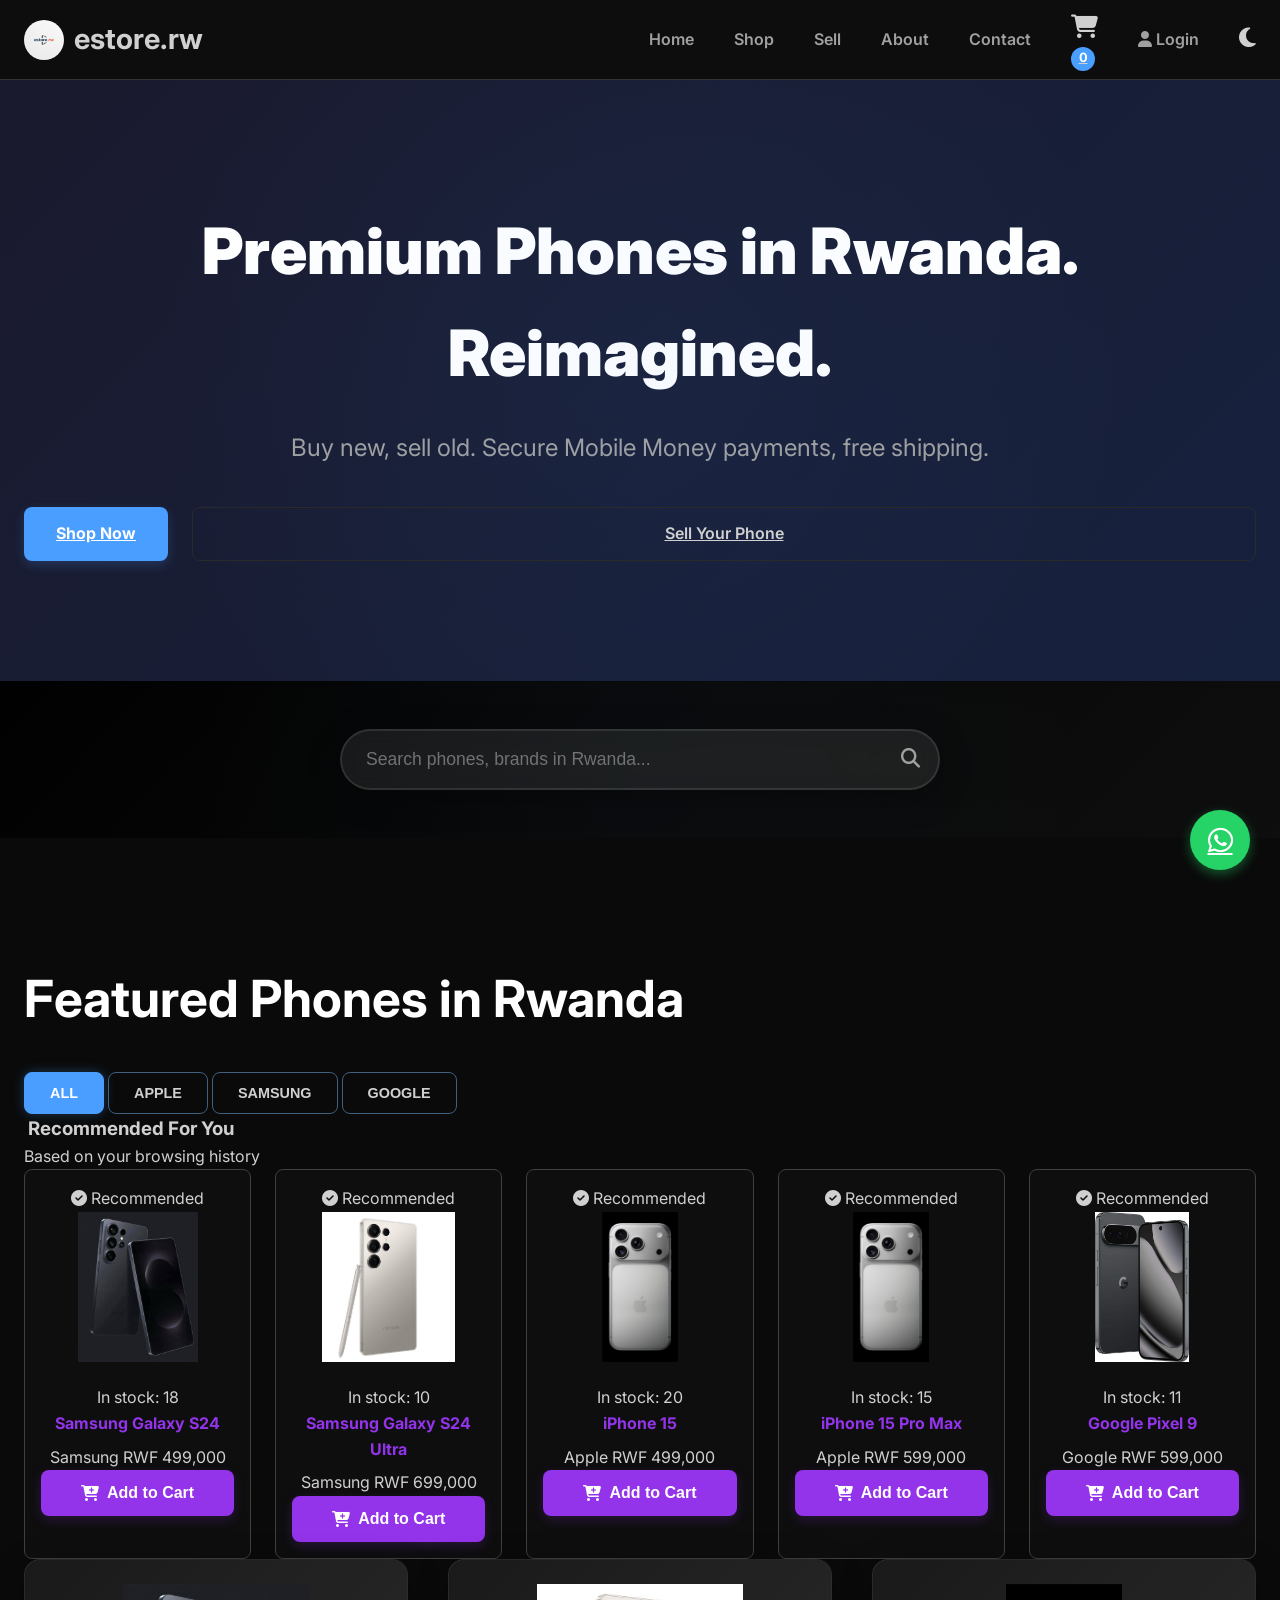
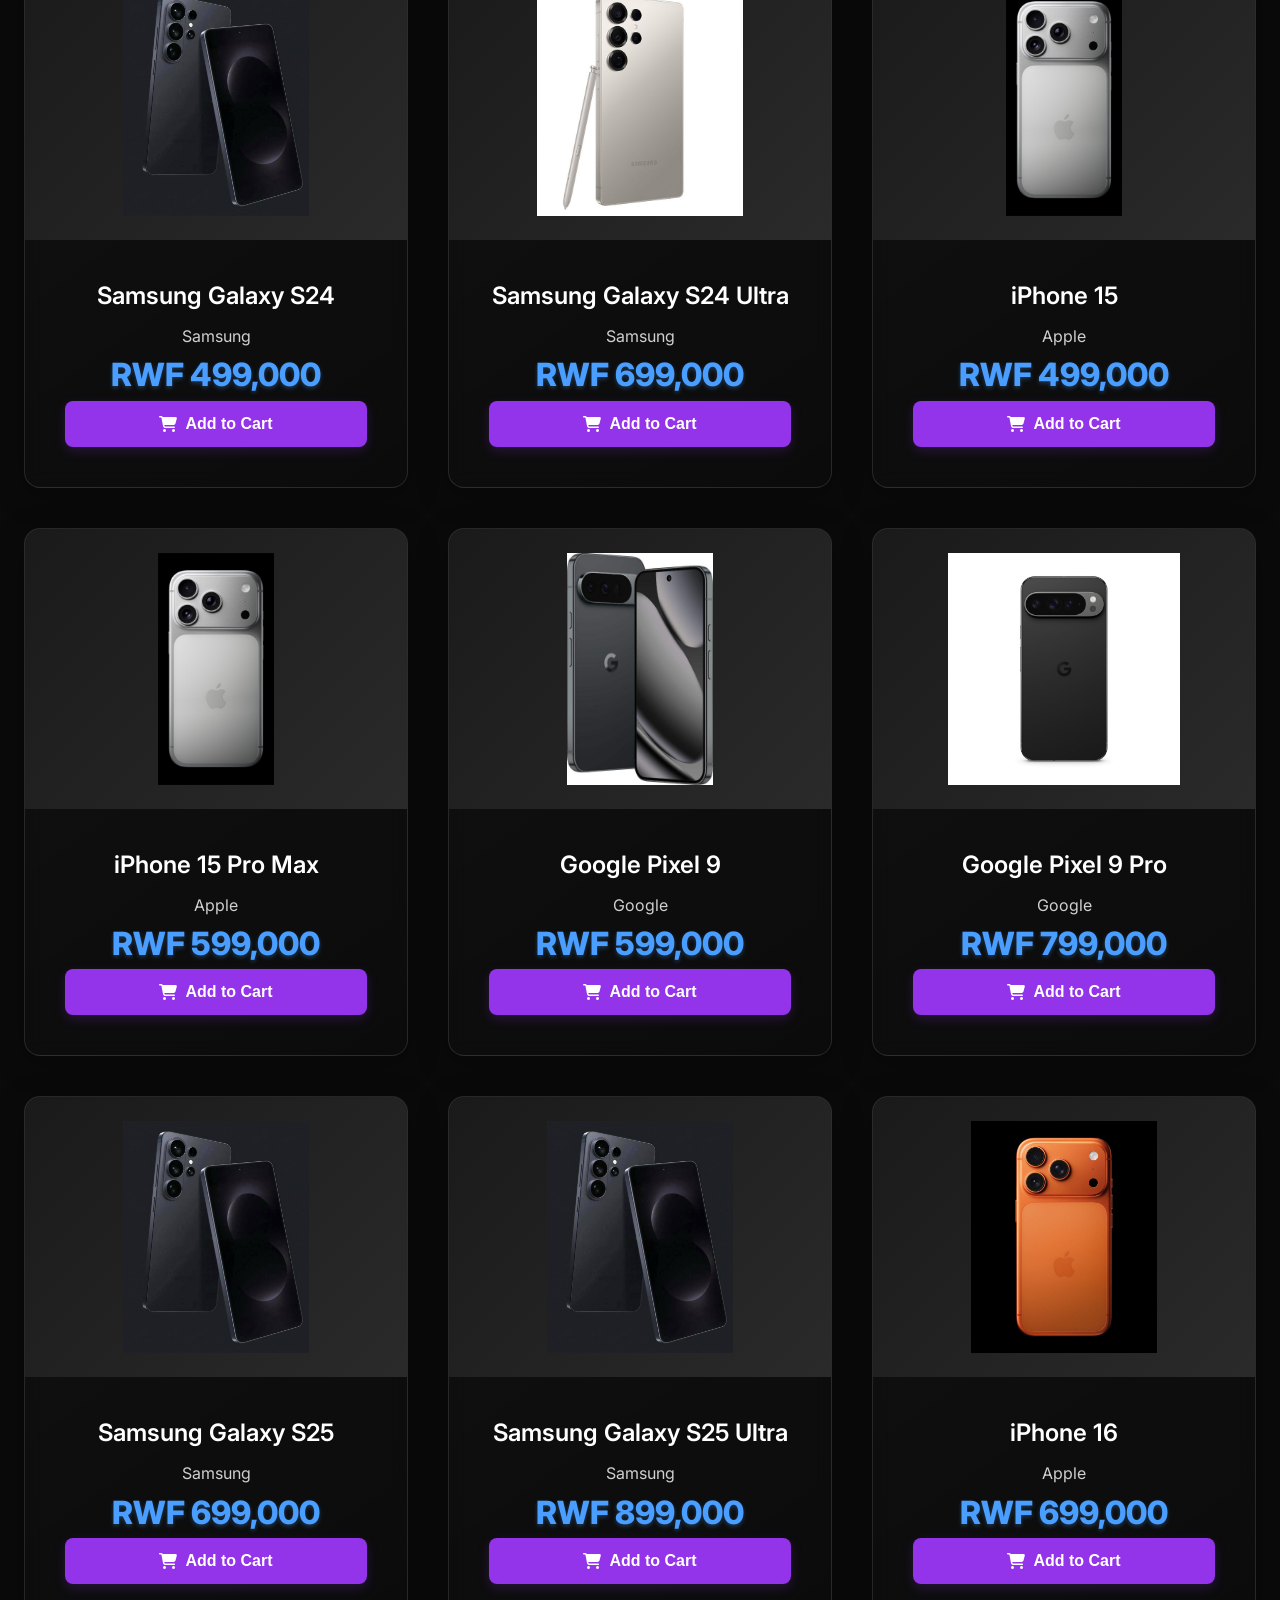
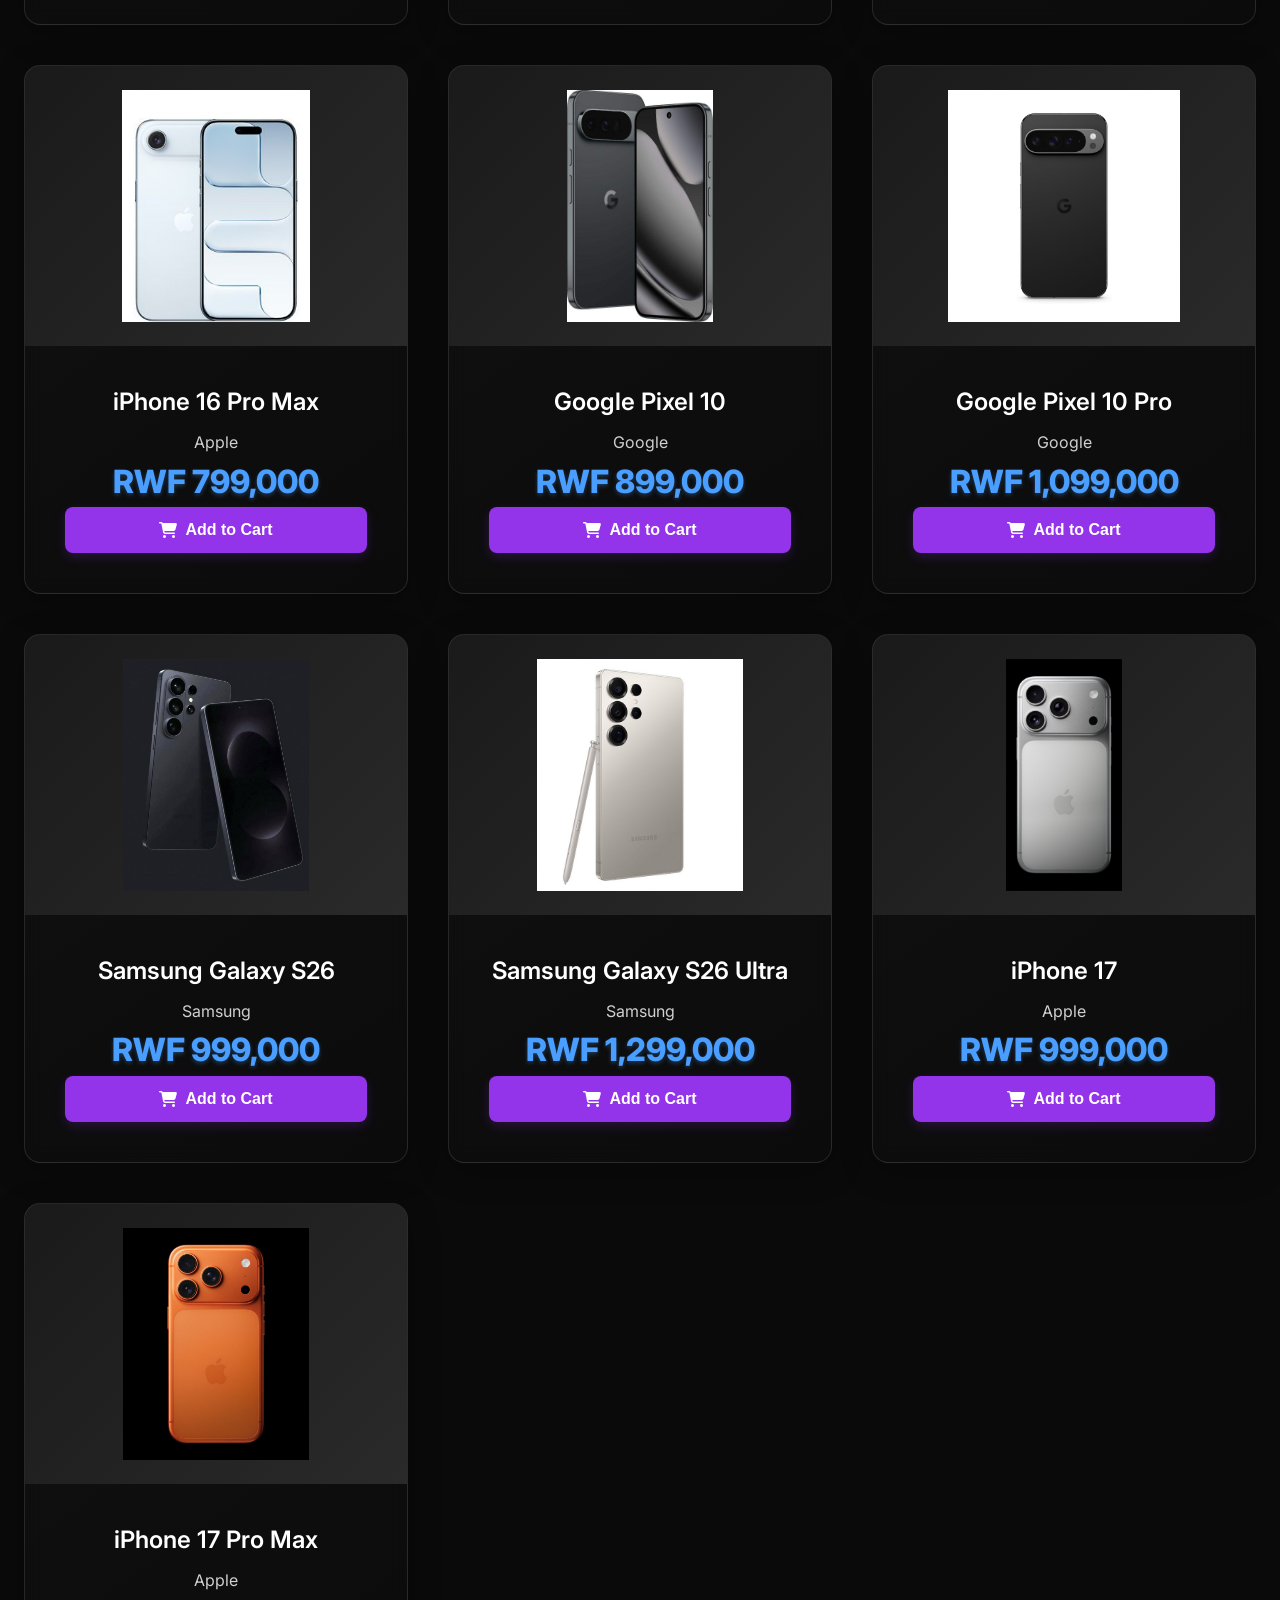
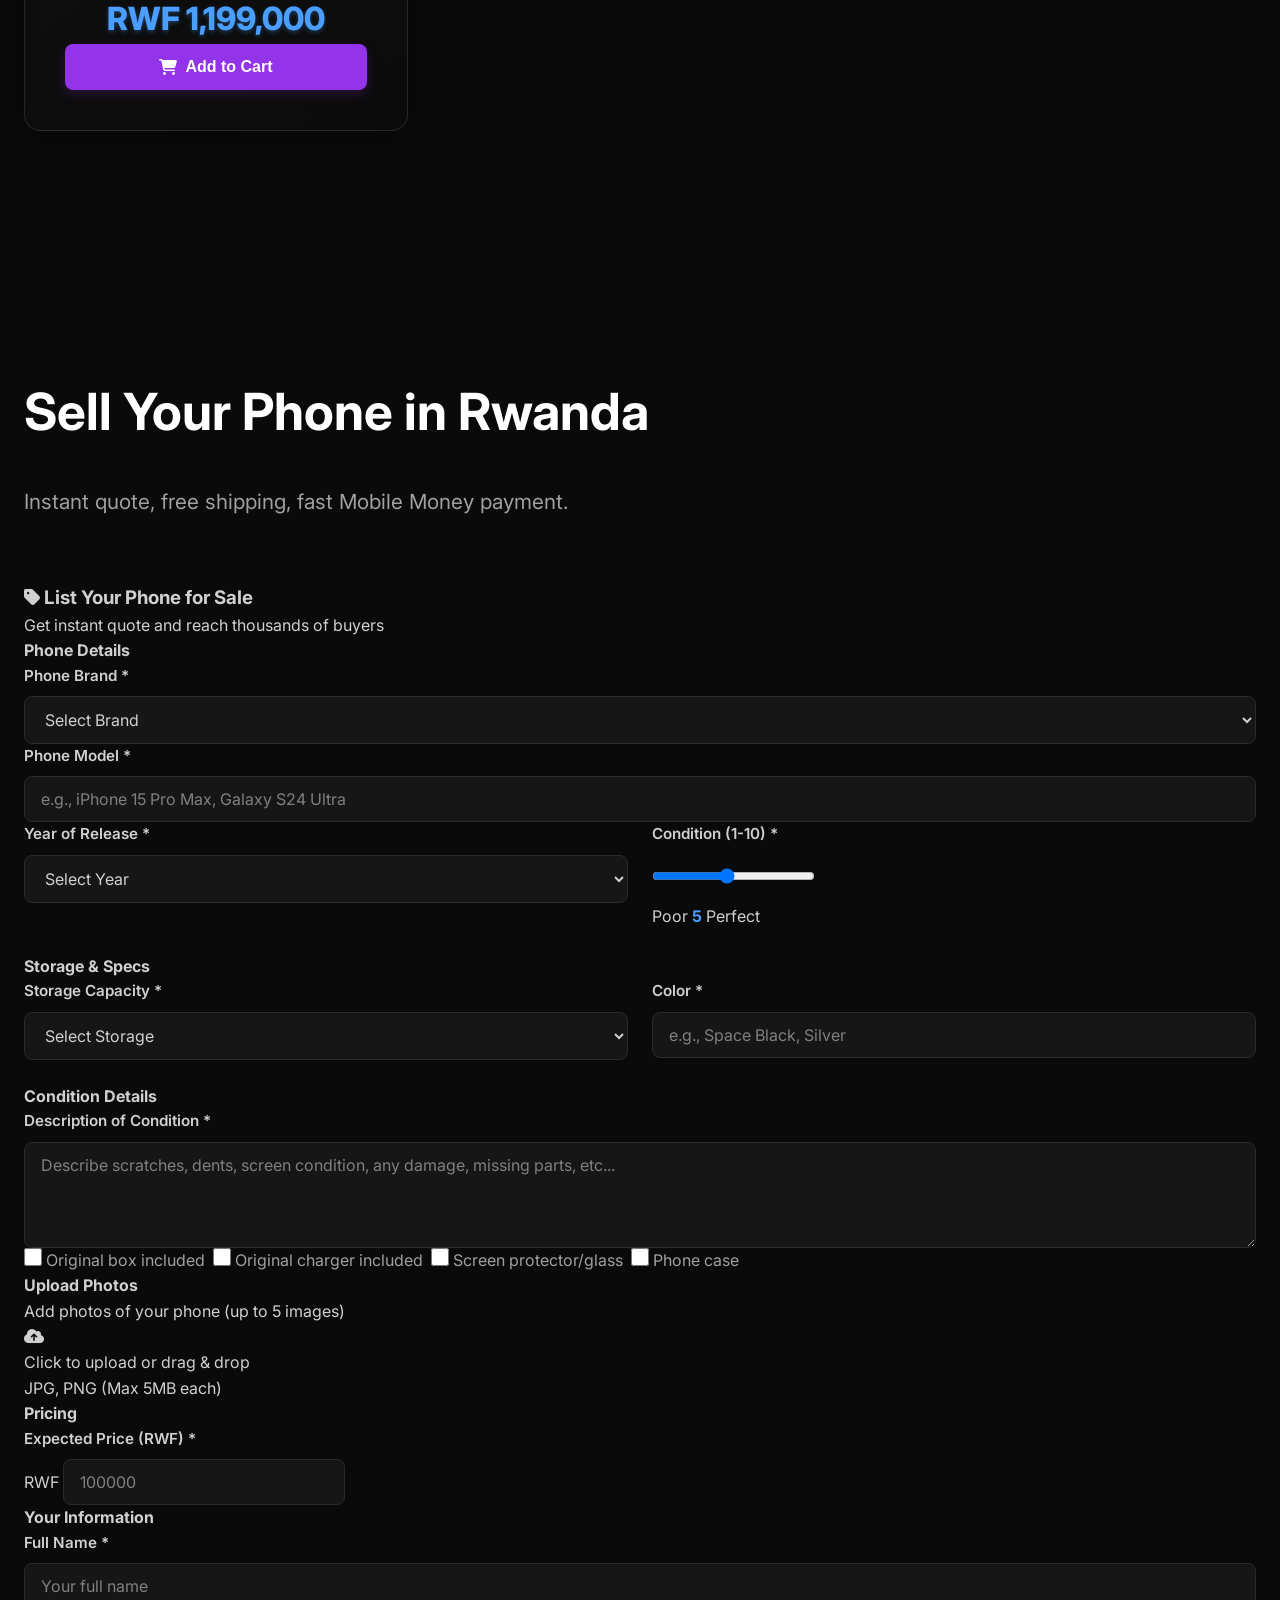
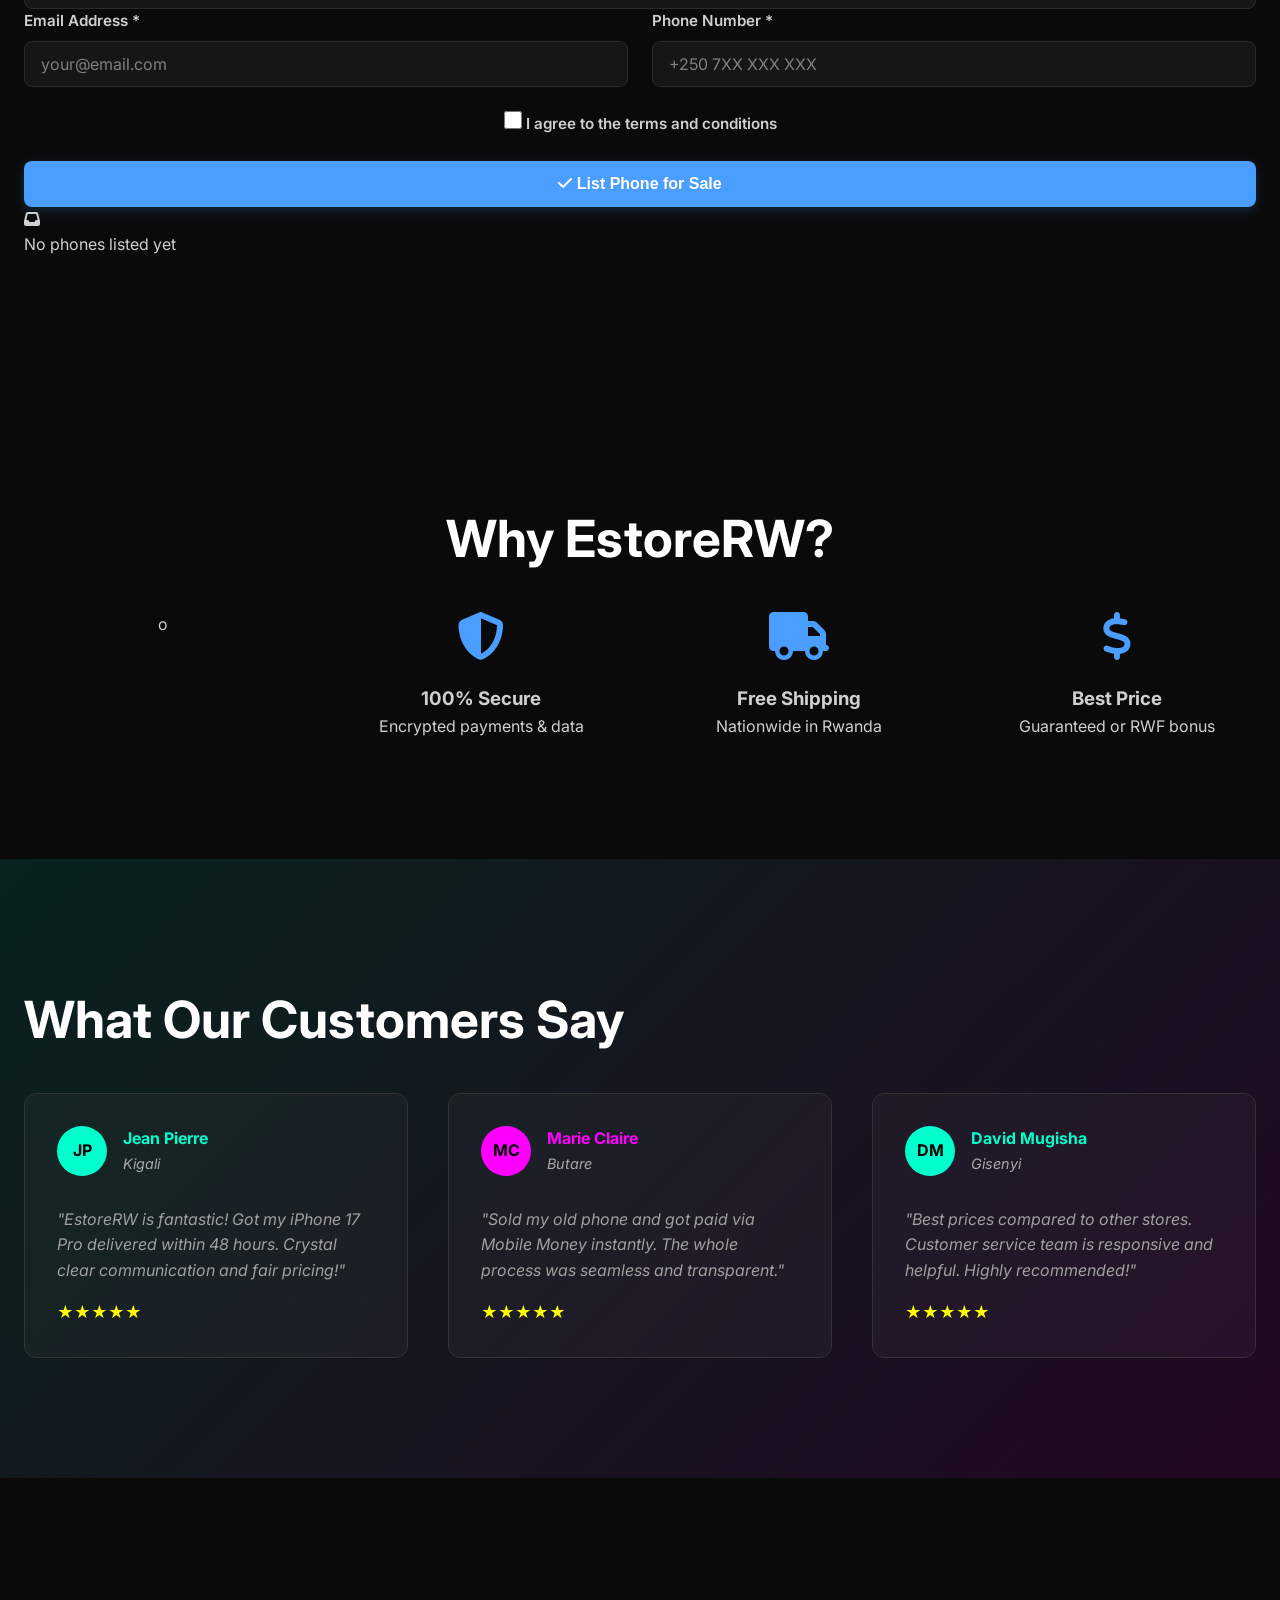
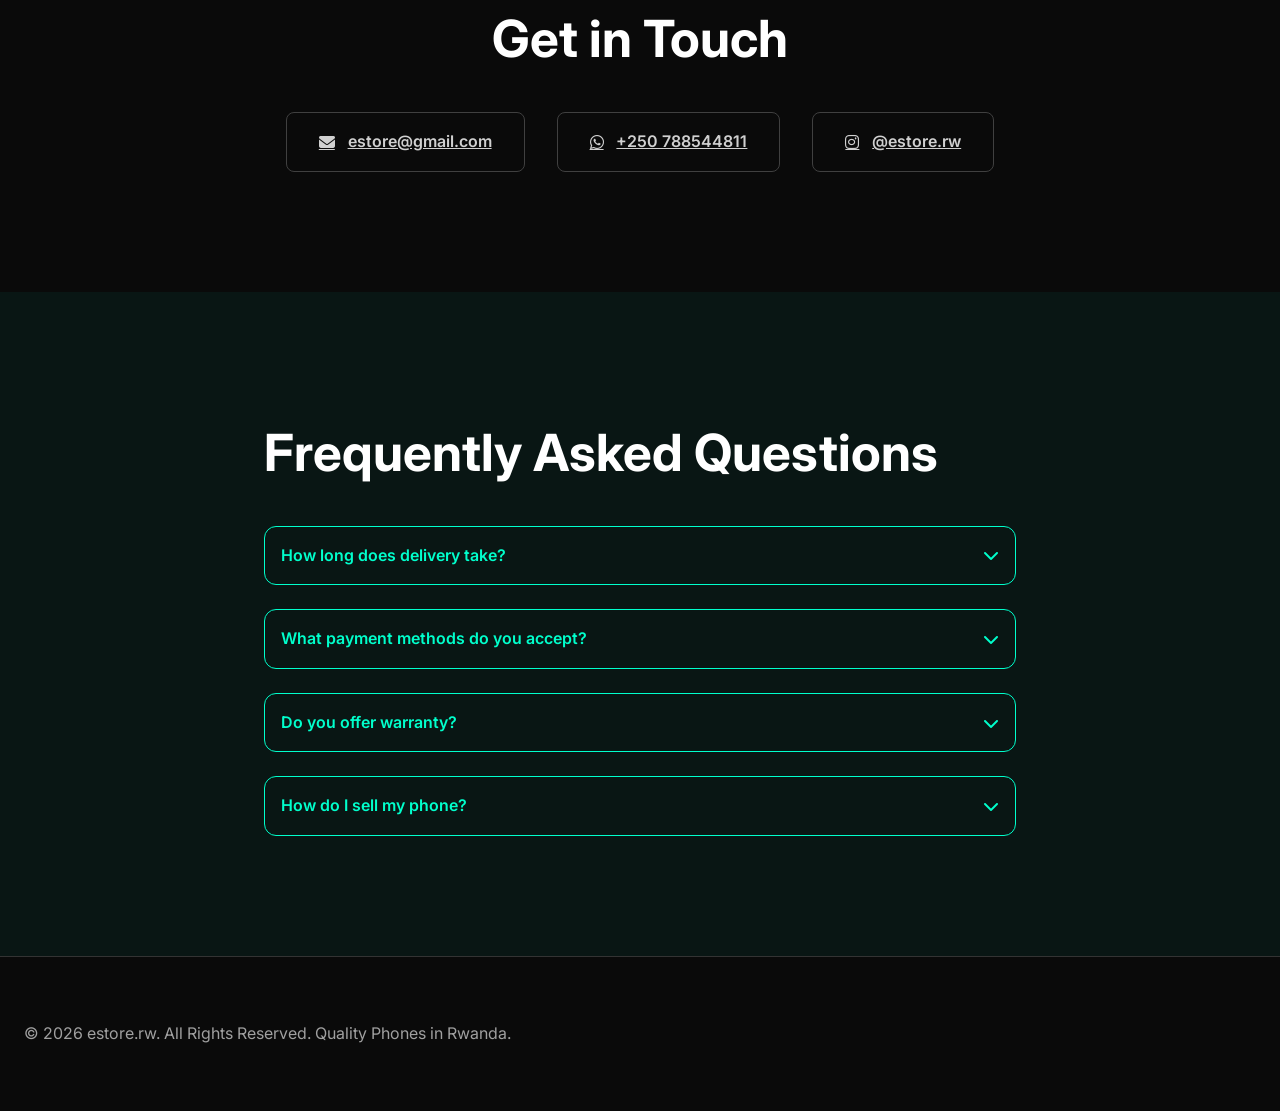
==== commit c94726ed: "Set up local server and verified project files loading correctly" ====
--- a/index.html
+++ b/index.html
@@ -14,7 +14,7 @@
   <link rel="icon" href="images/estore.jpg" />
   <link href="https://fonts.googleapis.com/css2?family=Inter:wght@300;400;500;600;700;800&display=swap" rel="stylesheet"/>
   <link rel="stylesheet" href="https://cdnjs.cloudflare.com/ajax/libs/font-awesome/6.5.0/css/all.min.css"/>
-  <link rel="stylesheet" href="styles.css"/>
+  <link rel="stylesheet" href="styles-new.css"/>
   <link rel="stylesheet" href="login-checkout-styles.css"/>
   <script async src="https://www.googletagmanager.com/gtag/js?id=UA-XXXXXXX-X"></script> <!-- Add your GA tracking ID -->
   <script>
--- a/styles-new.css
+++ b/styles-new.css
@@ -0,0 +1,465 @@
+/* Professional Dark Gray Theme - Payment Methods Added */
+@import url('https://fonts.googleapis.com/css2?family=Inter:wght@300;400;500;600;700;800&display=swap');
+
+* { margin:0; padding:0; box-sizing:border-box; }
+html { scroll-behavior:smooth; }
+body { font-family:'Inter', sans-serif; background:#0a0a0a; color:#d0d0d0; line-height:1.6; transition:background .3s, color .3s; }
+body.dark-mode { background:#0a0a0a; color:#d0d0d0; }
+
+.container { max-width:1400px; margin:0 auto; padding:0 1.5rem; }
+.text-center { text-align:center; }
+
+/* Header - Clean Professional */
+.header { position:sticky; top:0; background:rgba(15, 15, 15, 0.92); backdrop-filter:blur(10px); z-index:1000; height:80px; border-bottom:1px solid #333333; }
+.header-inner { display:flex; justify-content:space-between; align-items:center; height:100%; }
+.logo { font-size:1.8rem; color:#d0d0d0; text-decoration:none; display:flex; align-items:center; gap:10px; font-weight:700; }
+.logo img { height:40px; border-radius:50%; }
+.nav { display:flex; gap:2.5rem; align-items:center; }
+.nav-link { color:#a0a0a0; font-weight:600; text-decoration:none; position:relative; transition:.3s; }
+.nav-link:hover { color:#d0d0d0; }
+.nav-link.active::after { content:''; position:absolute; bottom:-10px; left:0; width:100%; height:2px; background:#4a9eff; }
+.cart-btn { font-size:1.5rem; color:#d0d0d0; position:relative; cursor:pointer; }
+#cart-count { background:#4a9eff; color:#fff; font-size:0.8rem; width:24px; height:24px; border-radius:50%; display:flex; align-items:center; justify-content:center; font-weight:700; }
+.menu-toggle { display:none; background:none; border:none; font-size:1.8rem; cursor:pointer; color:#d0d0d0; }
+.icon-btn { background:none; border:none; font-size:1.4rem; cursor:pointer; color:#d0d0d0; transition:.3s; }
+.icon-btn:hover { color:#4a9eff; }
+
+/* Hero */
+.hero { padding:160px 0 120px; background:linear-gradient(135deg, #1a1a2e 0%, #16213e 100%); color:#d0d0d0; text-align:center; position:relative; overflow:hidden; }
+.hero::before { content:''; position:absolute; top:0; left:0; width:100%; height:100%; background:radial-gradient(circle, rgba(74, 158, 255, 0.05) 0%, transparent 70%); }
+.hero h1 { font-size:4rem; font-weight:900; margin-bottom:1.5rem; color:#ffffff; }
+.hero p { font-size:1.5rem; margin-bottom:2.5rem; color:#a0a0a0; }
+.hero-buttons { display:flex; gap:1.5rem; justify-content:center; }
+
+/* Buttons - Unified Professional Style */
+.btn-primary, .btn-secondary, .add-to-cart, #checkout-btn, button[type="submit"], .filter-btn {
+  border: none;
+  cursor: pointer;
+  font-weight: 700;
+  transition: all 0.3s ease;
+  font-size: 1rem;
+  border-radius: 8px;
+  position: relative;
+}
+
+.btn-primary {
+  background: #4a9eff;
+  color: #ffffff;
+  padding: 14px 32px;
+  box-shadow: 0 4px 12px rgba(74, 158, 255, 0.2);
+}
+.btn-primary:hover {
+  transform: translateY(-3px);
+  box-shadow: 0 6px 20px rgba(74, 158, 255, 0.3);
+  background: #5ba8ff;
+}
+.btn-primary:active { transform: translateY(-1px); }
+
+.btn-secondary {
+  background: transparent;
+  color: #d0d0d0;
+  border: 2px solid #505050;
+  padding: 12px 30px;
+}
+.btn-secondary:hover {
+  background: #252525;
+  color: #ffffff;
+  transform: translateY(-3px);
+  border-color: #4a9eff;
+}
+
+.add-to-cart {
+  width: 100%;
+  background: #9333ea;
+  color: #fff;
+  padding: 14px;
+  box-shadow: 0 4px 12px rgba(147, 51, 234, 0.2);
+  display: flex;
+  align-items: center;
+  justify-content: center;
+  gap: 0.5rem;
+}
+.add-to-cart:hover {
+  background: #a855f7;
+  box-shadow: 0 6px 20px rgba(147, 51, 234, 0.3);
+  transform: translateY(-2px);
+}
+
+form button[type="submit"] {
+  width: 100%;
+  padding: 14px 24px;
+  background: #4a9eff;
+  color: #ffffff;
+  margin-top: 1rem;
+  box-shadow: 0 4px 12px rgba(74, 158, 255, 0.2);
+}
+form button[type="submit"]:hover {
+  transform: translateY(-3px);
+  box-shadow: 0 6px 20px rgba(74, 158, 255, 0.3);
+  background: #5ba8ff;
+}
+
+.step button {
+  padding: 12px 24px;
+  background: #4a9eff;
+  color: #ffffff;
+  box-shadow: 0 4px 12px rgba(74, 158, 255, 0.2);
+  margin-top: 2rem;
+  width: 100%;
+}
+.step button:hover {
+  transform: translateY(-3px);
+  box-shadow: 0 6px 20px rgba(74, 158, 255, 0.3);
+  background: #5ba8ff;
+}
+
+.filter-btn {
+  padding: 12px 25px;
+  border: 1px solid #406080;
+  background: transparent;
+  color: #d0d0d0;
+  font-weight: 600;
+  box-shadow: none;
+  text-transform: uppercase;
+  font-size: 0.9rem;
+}
+.filter-btn:hover {
+  background: #252525;
+  box-shadow: 0 2px 8px rgba(0, 0, 0, 0.3);
+  border-color: #4a9eff;
+  color: #4a9eff;
+}
+.filter-btn.active {
+  background: #4a9eff;
+  color: #ffffff;
+  border-color: #4a9eff;
+  box-shadow: 0 0 12px rgba(74, 158, 255, 0.3);
+}
+
+/* Search Bar */
+.search-bar { 
+  padding: 3rem 0; 
+  background: linear-gradient(135deg, rgba(0,0,0,0.9), rgba(15,15,15,0.8)); 
+  text-align: center; 
+  position: relative;
+}
+.search-bar::before {
+  content: '';
+  position: absolute;
+  top: 0;
+  left: 0;
+  right: 0;
+  bottom: 0;
+  background: radial-gradient(circle at center, rgba(74, 158, 255, 0.03) 0%, transparent 70%);
+}
+.search-container {
+  position: relative;
+  max-width: 600px;
+  margin: 0 auto;
+  display: flex;
+  align-items: center;
+}
+.search-bar input { 
+  width: 100%; 
+  padding: 18px 60px 18px 24px; 
+  border: 2px solid rgba(255,255,255,0.1); 
+  border-radius: 50px; 
+  font-size: 1.1rem; 
+  background: rgba(255,255,255,0.08); 
+  color: #d0d0d0; 
+  transition: all 0.3s cubic-bezier(0.25, 0.46, 0.45, 0.94);
+  backdrop-filter: blur(10px);
+  box-shadow: 0 8px 32px rgba(0, 0, 0, 0.3);
+  font-weight: 500;
+}
+.search-bar input::placeholder { 
+  color: #888888; 
+  font-weight: 400;
+  opacity: 0.8;
+}
+.search-bar input:focus { 
+  box-shadow: 0 0 0 3px rgba(74, 158, 255, 0.2), 0 12px 40px rgba(74, 158, 255, 0.15); 
+  border-color: #4a9eff; 
+  background: rgba(255,255,255,0.12);
+  transform: translateY(-2px);
+  outline: none;
+}
+.search-bar i { 
+  position: absolute; 
+  right: 20px; 
+  top: 50%; 
+  transform: translateY(-50%); 
+  color: #a0a0a0; 
+  font-size: 1.2rem;
+  transition: all 0.3s ease;
+  cursor: pointer;
+}
+.search-bar input:focus + i,
+.search-bar i:hover {
+  color: #4a9eff;
+  transform: translateY(-50%) scale(1.1);
+}
+
+/* Sections */
+.section { padding:120px 0; position:relative; }
+.section-title { font-size:3.2rem; margin-bottom:2rem; color:#ffffff; }
+.section-subtitle { color:#a0a0a0; font-size:1.3rem; margin-bottom:4rem; }
+
+/* Products */
+.product-grid { display:grid; grid-template-columns:repeat(auto-fit, minmax(320px, 1fr)); gap:2.5rem; }
+.product-card { 
+  background: linear-gradient(145deg, rgba(255,255,255,0.05), rgba(255,255,255,0.02)); 
+  border-radius:16px; 
+  overflow:hidden; 
+  border:1px solid rgba(255,255,255,0.1); 
+  transition: all 0.4s cubic-bezier(0.25, 0.46, 0.45, 0.94); 
+  position:relative; 
+  box-shadow: 0 8px 32px rgba(0, 0, 0, 0.3), inset 0 1px 0 rgba(255, 255, 255, 0.1);
+  backdrop-filter: blur(10px);
+}
+.product-card:hover { 
+  transform: translateY(-12px) scale(1.02); 
+  border-color: rgba(74, 158, 255, 0.4); 
+  box-shadow: 0 20px 60px rgba(74, 158, 255, 0.2), 0 0 40px rgba(74, 158, 255, 0.1), inset 0 1px 0 rgba(255, 255, 255, 0.2);
+}
+.badge { 
+  position: absolute; 
+  top: 16px; 
+  left: 16px; 
+  background: linear-gradient(135deg, #9333ea, #a855f7); 
+  color:#fff; 
+  padding: 6px 14px; 
+  border-radius: 20px; 
+  font-size:0.8rem; 
+  font-weight:700; 
+  z-index:2; 
+  box-shadow: 0 4px 12px rgba(147, 51, 234, 0.3);
+  text-transform: uppercase;
+  letter-spacing: 0.5px;
+}
+.product-image { 
+  height:280px; 
+  overflow:hidden; 
+  background: linear-gradient(135deg, #1a1a1a, #2a2a2a); 
+  position: relative;
+}
+.product-image::before {
+  content: '';
+  position: absolute;
+  top: 0;
+  left: 0;
+  right: 0;
+  bottom: 0;
+  background: linear-gradient(45deg, transparent 30%, rgba(74, 158, 255, 0.05) 50%, transparent 70%);
+  opacity: 0;
+  transition: opacity 0.3s ease;
+}
+.product-card:hover .product-image::before {
+  opacity: 1;
+}
+.product-image img { 
+  width:100%; 
+  height:100%; 
+  object-fit:contain; 
+  padding:1.5rem; 
+  transition: transform 0.5s ease, filter 0.3s ease;
+}
+.product-card:hover img { 
+  transform: scale(1.08) rotate(1deg); 
+  filter: brightness(1.1) contrast(1.05);
+}
+.product-info { 
+  padding:2.5rem; 
+  text-align:center; 
+  background: rgba(0,0,0,0.2);
+}
+.product-info h3 { 
+  font-size:1.5rem; 
+  margin-bottom:0.8rem; 
+  color:#ffffff; 
+  font-weight: 600;
+  line-height: 1.3;
+}
+.storage-spec { 
+  color:#a0a0a0; 
+  font-size:0.9rem; 
+  margin-bottom:1rem; 
+  font-weight: 500;
+  text-transform: uppercase;
+  letter-spacing: 0.5px;
+}
+.price { 
+  font-size:2rem; 
+  color:#4a9eff; 
+  margin-bottom:2rem; 
+  font-weight:800; 
+  text-shadow: 0 2px 4px rgba(74, 158, 255, 0.3);
+}
+
+/* Forms */
+.sell-form { max-width:700px; margin:0 auto; display:grid; gap:1.5rem; background:rgba(255,255,255,0.03); padding:2.5rem; border-radius:12px; border:1px solid #333333; }
+.sell-form input, .sell-form select, .sell-form textarea { padding:16px; border:1px solid #404040; border-radius:8px; font-size:1.1rem; background:rgba(255,255,255,0.05); color:#d0d0d0; transition:.3s; }
+.sell-form input::placeholder, .sell-form textarea::placeholder { color:#808080; }
+.sell-form input:focus, .sell-form select:focus, .sell-form textarea:focus { border-color:#4a9eff; box-shadow:0 0 15px rgba(74, 158, 255, 0.2); background:rgba(255,255,255,0.08); }
+
+/* Features */
+.features-grid { display:grid; grid-template-columns:repeat(auto-fit, minmax(250px, 1fr)); gap:2.5rem; }
+.futuristic-feature { padding:2rem; background:rgba(255,255,255,0.03); border-radius:12px; border:1px solid #333333; transition:.3s; }
+.futuristic-feature:hover { border-color:#4a9eff; box-shadow:0 0 20px rgba(74, 158, 255, 0.15); }
+.feature i { font-size:3rem; color:#4a9eff; margin-bottom:1.5rem; }
+
+/* Testimonials */
+.testimonials-grid { display:grid; grid-template-columns:repeat(auto-fit, minmax(300px, 1fr)); gap:2.5rem; }
+.testimonial { padding:2rem; background:rgba(255,255,255,0.03); border-radius:12px; border:1px solid #333333; }
+.testimonial:hover { border-color:#4a9eff; }
+.testimonial p { font-style:italic; margin-bottom:1rem; color:#a0a0a0; }
+.testimonial h4 { color:#4a9eff; }
+
+/* Modals */
+.modal { display: none; position: fixed; z-index: 1500; left: 0; top: 0; width: 100%; height: 100%; background-color: rgba(0, 0, 0, 0.85); backdrop-filter: blur(5px); }
+.modal.active { display: flex; align-items: center; justify-content: center; }
+.modal-content { background: rgba(20, 20, 30, 0.95); border: 1px solid #333333; border-radius:12px; padding: 2.5rem; max-width: 600px; width: 90%; max-height: 90vh; overflow-y: auto; box-shadow: 0 0 30px rgba(0, 0, 0, 0.6); position: relative; animation: slideUp 0.3s ease-out; }
+.close { position: absolute; right: 1.5rem; top: 1.5rem; font-size: 2rem; cursor: pointer; color: #a0a0a0; background: none; border: none; width: 40px; height: 40px; display: flex; align-items: center; justify-content: center; border-radius: 50%; transition: all 0.3s ease; padding: 0; }
+.close:hover { color: #4a9eff; background: rgba(74, 158, 255, 0.1); transform: rotate(90deg); }
+.modal-content h2 { color: #4a9eff; margin-bottom: 1.5rem; font-size: 1.8rem; }
+
+/* User Menu */
+.user-menu { position: absolute; top: 80px; right: 20px; background: rgba(20, 20, 30, 0.95); border: 1px solid #333333; border-radius: 12px; box-shadow: 0 10px 40px rgba(0, 0, 0, 0.6); min-width: 280px; z-index: 2000; opacity: 0; visibility: hidden; transform: translateY(-10px) scale(0.95); transition: all 0.3s ease; padding: 1rem; }
+.user-menu.active { opacity: 1; visibility: visible; transform: translateY(0) scale(1); }
+.user-menu-header { display: flex; gap: 1rem; margin-bottom: 1rem; padding-bottom: 1rem; border-bottom: 1px solid #333333; }
+.user-avatar { width: 50px; height: 50px; background: #4a9eff; border-radius: 50%; display: flex; align-items: center; justify-content: center; font-size: 1.8rem; color: #fff; flex-shrink: 0; }
+.user-name { font-weight: 700; color: #e0e0e0; font-size: 1.1rem; margin-bottom: 0.2rem; }
+.user-email { font-size: 0.85rem; color: #808080; }
+.user-badge { display: inline-block; background: #9333ea; color: #fff; padding: 4px 12px; border-radius: 6px; font-size: 0.75rem; font-weight: 700; margin-top: 0.5rem; text-transform: uppercase; }
+.user-menu-item { display: flex; align-items: center; gap: 0.8rem; padding: 0.8rem 1rem; color: #d0d0d0; text-decoration: none; border-radius: 6px; transition: all 0.3s ease; margin-bottom: 0.5rem; font-weight: 500; }
+.user-menu-item:hover { background: rgba(74, 158, 255, 0.1); color: #4a9eff; transform: translateX(5px); }
+.user-menu-item i { font-size: 1.1rem; width: 20px; }
+.user-menu-item:last-child { color: #ff6b6b; }
+.user-menu-item:last-child:hover { background: rgba(255, 107, 107, 0.1); }
+
+/* Admin Dashboard */
+#admin-modal .modal-content { max-width: 900px; }
+#admin-modal h2 { color: #9333ea; }
+.admin-info { display: grid; grid-template-columns: repeat(auto-fit, minmax(200px, 1fr)); gap: 1.5rem; margin: 2rem 0; padding-bottom: 2rem; border-bottom: 1px solid #333333; }
+.admin-stat { background: rgba(147, 51, 234, 0.1); padding: 1.5rem; border-radius: 8px; border: 1px solid #404040; text-align: center; }
+.admin-stat-value { font-size: 2.5rem; font-weight: 700; color: #9333ea; margin-bottom: 0.5rem; }
+.admin-stat-label { color: #a0a0a0; font-size: 0.9rem; text-transform: uppercase; letter-spacing: 1px; }
+.admin-actions { display: grid; grid-template-columns: repeat(auto-fit, minmax(180px, 1fr)); gap: 1rem; margin-top: 2rem; }
+.admin-actions button { padding: 12px 20px; background: #9333ea; color: #fff; border: none; border-radius: 8px; cursor: pointer; font-weight: 600; transition: all 0.3s ease; }
+.admin-actions button:hover { transform: translateY(-3px); box-shadow: 0 4px 12px rgba(147, 51, 234, 0.3); background: #a855f7; }
+.admin-status { background: rgba(74, 158, 255, 0.1); border: 1px solid #404040; border-radius: 8px; padding: 1rem; margin-top: 2rem; }
+.admin-status h4 { color: #4a9eff; margin-bottom: 1rem; }
+.admin-status-item { display: flex; justify-content: space-between; padding: 0.5rem 0; border-bottom: 1px solid rgba(74, 158, 255, 0.1); font-size: 0.95rem; color: #d0d0d0; }
+.admin-status-item:last-child { border-bottom: none; }
+.admin-status-item span:last-child { color: #4a9eff; }
+
+/* Cart */
+.cart-item { display: flex; justify-content: space-between; align-items: center; padding: 1.2rem; border-bottom: 1px solid #333333; background: rgba(255,255,255,0.02); border-radius: 8px; margin-bottom: 1rem; transition: 0.3s all ease; }
+.cart-item:hover { background: rgba(74, 158, 255, 0.05); }
+.cart-item h4 { margin: 0 0 0.5rem 0; font-size: 1.1rem; color: #e0e0e0; }
+.cart-item p { margin: 0; font-size: 0.9rem; color: #a0a0a0; }
+.cart-item-controls { display: flex; align-items: center; gap: 1.5rem; }
+.cart-item-controls input { width: 70px; padding: 10px; border: 1px solid #404040; border-radius: 6px; background: rgba(74, 158, 255, 0.05); color: #4a9eff; text-align: center; font-weight: 600; font-size: 1rem; transition: 0.3s; }
+.cart-item-controls input:focus { outline: none; border-color: #4a9eff; background: rgba(74, 158, 255, 0.1); }
+.cart-item-controls span { min-width: 120px; text-align: right; color: #4a9eff; font-weight: 600; font-size: 1rem; }
+.cart-remove { background: #9333ea; border: none; color: #fff; cursor: pointer; font-size: 1rem; transition: 0.3s; padding: 8px 12px; border-radius: 6px; display: flex; align-items: center; justify-content: center; }
+.cart-remove:hover { transform: scale(1.1); background: #a855f7; }
+
+#cart-modal .modal-content { max-width: 600px; }
+#cart-modal h2 { color: #4a9eff; }
+#cart-items { max-height: 500px; overflow-y: auto; padding: 1rem; margin-bottom: 2rem; border: 1px solid #333333; border-radius: 8px; background: rgba(255,255,255,0.02); }
+#cart-items::-webkit-scrollbar { width: 8px; }
+#cart-items::-webkit-scrollbar-track { background: rgba(74, 158, 255, 0.1); border-radius: 10px; }
+#cart-items::-webkit-scrollbar-thumb { background: #4a9eff; border-radius: 10px; }
+#cart-items::-webkit-scrollbar-thumb:hover { background: #5ba8ff; }
+
+.cart-footer { padding: 2rem; background: rgba(255,255,255,0.03); border-radius: 8px; border: 1px solid #333333; margin-top: 2rem; }
+.cart-total { display: flex; justify-content: space-between; align-items: center; font-size: 1.4rem; font-weight: bold; color: #4a9eff; margin-bottom: 1.5rem; padding-bottom: 1rem; border-bottom: 1px solid #404040; }
+#checkout-btn { width: 100%; padding: 1rem; font-size: 1.1rem; }
+
+/* Payment Methods */
+.payment-methods { display: grid; gap: 1rem; margin: 2rem 0; }
+.payment-method-group { margin: 1.5rem 0; }
+.payment-method-group h3 { color: #e0e0e0; font-size: 1.1rem; margin-bottom: 1rem; text-transform: uppercase; letter-spacing: 1px; }
+.payment-option { display: flex; align-items: center; gap: 1rem; padding: 1.2rem; border: 1px solid #404040; border-radius: 8px; cursor: pointer; transition: all 0.3s ease; background: rgba(255,255,255,0.02); }
+.payment-option:hover { border-color: #4a9eff; background: rgba(74, 158, 255, 0.05); }
+.payment-option input[type="radio"] { cursor: pointer; accent-color: #4a9eff; }
+.payment-option-info { flex: 1; }
+.payment-option-label { color: #e0e0e0; font-weight: 600; font-size: 1rem; }
+.payment-option-desc { color: #808080; font-size: 0.9rem; margin-top: 0.3rem; }
+.payment-option-icon { font-size: 1.8rem; color: #4a9eff; }
+.payment-option input[type="radio"]:checked + .payment-option-info .payment-option-label { color: #4a9eff; }
+
+/* Notifications */
+.notification { position: fixed; top: 100px; right: 20px; padding: 1rem 1.5rem; border-radius: 8px; z-index: 3000; animation: slideInRight 0.4s ease-out; max-width: 400px; line-height: 1.5; box-shadow: 0 4px 12px rgba(0, 0, 0, 0.4); }
+.notification-success { background: rgba(74, 158, 255, 0.2); color: #4a9eff; border: 1px solid #4a9eff; }
+.notification-error { background: rgba(255, 107, 107, 0.2); color: #ff6b6b; border: 1px solid #ff6b6b; }
+.notification-info { background: rgba(74, 158, 255, 0.2); color: #4a9eff; border: 1px solid #4a9eff; }
+@keyframes slideInRight { from { transform: translateX(450px); opacity: 0; } to { transform: translateX(0); opacity: 1; } }
+
+/* Checkout Form */
+.checkout-steps { display: grid; gap: 2rem; }
+.step { display: none; animation: fadeIn 0.5s ease-out; }
+.step.active { display: block; }
+.step h3 { color: #e0e0e0; margin-bottom: 1.5rem; font-size: 1.3rem; }
+.step input, .step select { width: 100%; margin-bottom: 1.2rem; padding: 14px 16px; border: 1px solid #404040; border-radius: 8px; background: rgba(255,255,255,0.05); color: #d0d0d0; font-size: 1rem; transition: 0.3s; }
+.step input::placeholder, .step select::placeholder { color: #808080; }
+.step input:focus, .step select:focus { outline: none; border-color: #4a9eff; box-shadow: 0 0 12px rgba(74, 158, 255, 0.2); background: rgba(254,255,255,0.08); }
+
+/* Recommendations */
+.recommendations-section h3 { color: #9333ea; font-size: 1.4rem; margin-bottom: 1.5rem; }
+.recommendations-grid { display: grid; grid-template-columns: repeat(auto-fit, minmax(200px, 1fr)); gap: 1.5rem; }
+.recommendation-card { padding: 1rem; border: 1px solid #404040; border-radius: 8px; text-align: center; background: rgba(255,255,255,0.02); transition: 0.4s; cursor: pointer; }
+.recommendation-card:hover { transform: translateY(-8px); border-color: #9333ea; box-shadow: 0 0 20px rgba(147, 51, 234, 0.15); }
+.recommendation-card img { width: 100%; height: 150px; object-fit: contain; margin-bottom: 1rem; }
+.recommendation-card h4 { color: #9333ea; margin-bottom: 0.5rem; }
+.recommendation-card p { color: #a0a0a0; font-size: 0.9rem; }
+
+/* Contact Links */
+.contact-links { display: flex; flex-wrap: wrap; justify-content: center; gap: 2rem; margin-top: 2rem; }
+.contact-links a { padding: 1rem 2rem; border: 1px solid #404040; border-radius: 8px; color: #d0d0d0; transition: 0.3s; display: flex; align-items: center; gap: 0.8rem; font-weight: 600; }
+.contact-links a:hover { background: rgba(74, 158, 255, 0.1); border-color: #4a9eff; color: #4a9eff; }
+
+/* WhatsApp Button */
+.whatsapp-btn { position: fixed; bottom: 30px; right: 30px; width: 60px; height: 60px; background: #25D366; color: #fff; border-radius: 50%; display: flex; align-items: center; justify-content: center; font-size: 1.8rem; box-shadow: 0 4px 12px rgba(37, 211, 102, 0.4); transition: all 0.3s ease; z-index: 999; }
+.whatsapp-btn:hover { transform: scale(1.1); box-shadow: 0 6px 20px rgba(37, 211, 102, 0.6); }
+
+/* Footer */
+.footer { background:#0a0a0a; color:#a0a0a0; padding:4rem 0; font-size:1rem; border-top:1px solid #333333; }
+
+/* Animations */
+@keyframes fadeIn { from { opacity: 0; } to { opacity: 1; } }
+@keyframes slideUp { from { transform: translateY(50px); opacity: 0; } to { transform: translateY(0); opacity: 1; } }
+@keyframes slideUpIn { from { opacity: 0; transform: translateY(30px); } to { opacity: 1; transform: translateY(0); } }
+
+/* Responsive */
+@media (max-width: 1024px) { .hero h1 { font-size: 3.2rem; } .product-grid { grid-template-columns: repeat(auto-fit, minmax(250px, 1fr)); } }
+@media (max-width: 768px) { 
+  .nav { position: fixed; left: -100%; top: 80px; flex-direction: column; background: rgba(0, 0, 0, 0.95); width: 100%; text-align: center; gap: 1rem; padding: 2rem 0; transition: 0.3s; z-index: 999; }
+  .nav.active { left: 0; }
+  .menu-toggle { display: block; }
+  .hero h1 { font-size: 2.2rem; }
+  .hero p { font-size: 1.2rem; }
+  .hero-buttons { flex-direction: column; }
+  .section { padding: 3rem 0; }
+  .product-grid { grid-template-columns: 1fr; }
+  .features-grid { grid-template-columns: 1fr; }
+  .testimonials-grid { grid-template-columns: 1fr; }
+  .section-title { font-size: 2rem; }
+  .contact-links { flex-direction: column; }
+  .contact-links a { width: 100%; }
+  .notification { right: 10px; left: 10px; max-width: none; top: 90px; }
+  .filters { gap: 0.8rem; }
+  .filter-btn { padding: 10px 15px; font-size: 0.9rem; }
+  .payment-option { flex-direction: column; text-align: center; }
+}
+@media (max-width: 480px) { 
+  .logo { font-size: 1.4rem; }
+  .hero h1 { font-size: 1.8rem; }
+  .section-title { font-size: 1.6rem; }
+  .badge { padding: 4px 8px; font-size: 0.8rem; }
+  .price { font-size: 1.5rem; }
+  .container { padding: 0 1rem; }
+  .whatsapp-btn { width: 50px; height: 50px; font-size: 1.5rem; bottom: 20px; right: 20px; }
+  .payment-option { padding: 0.8rem; }
+}
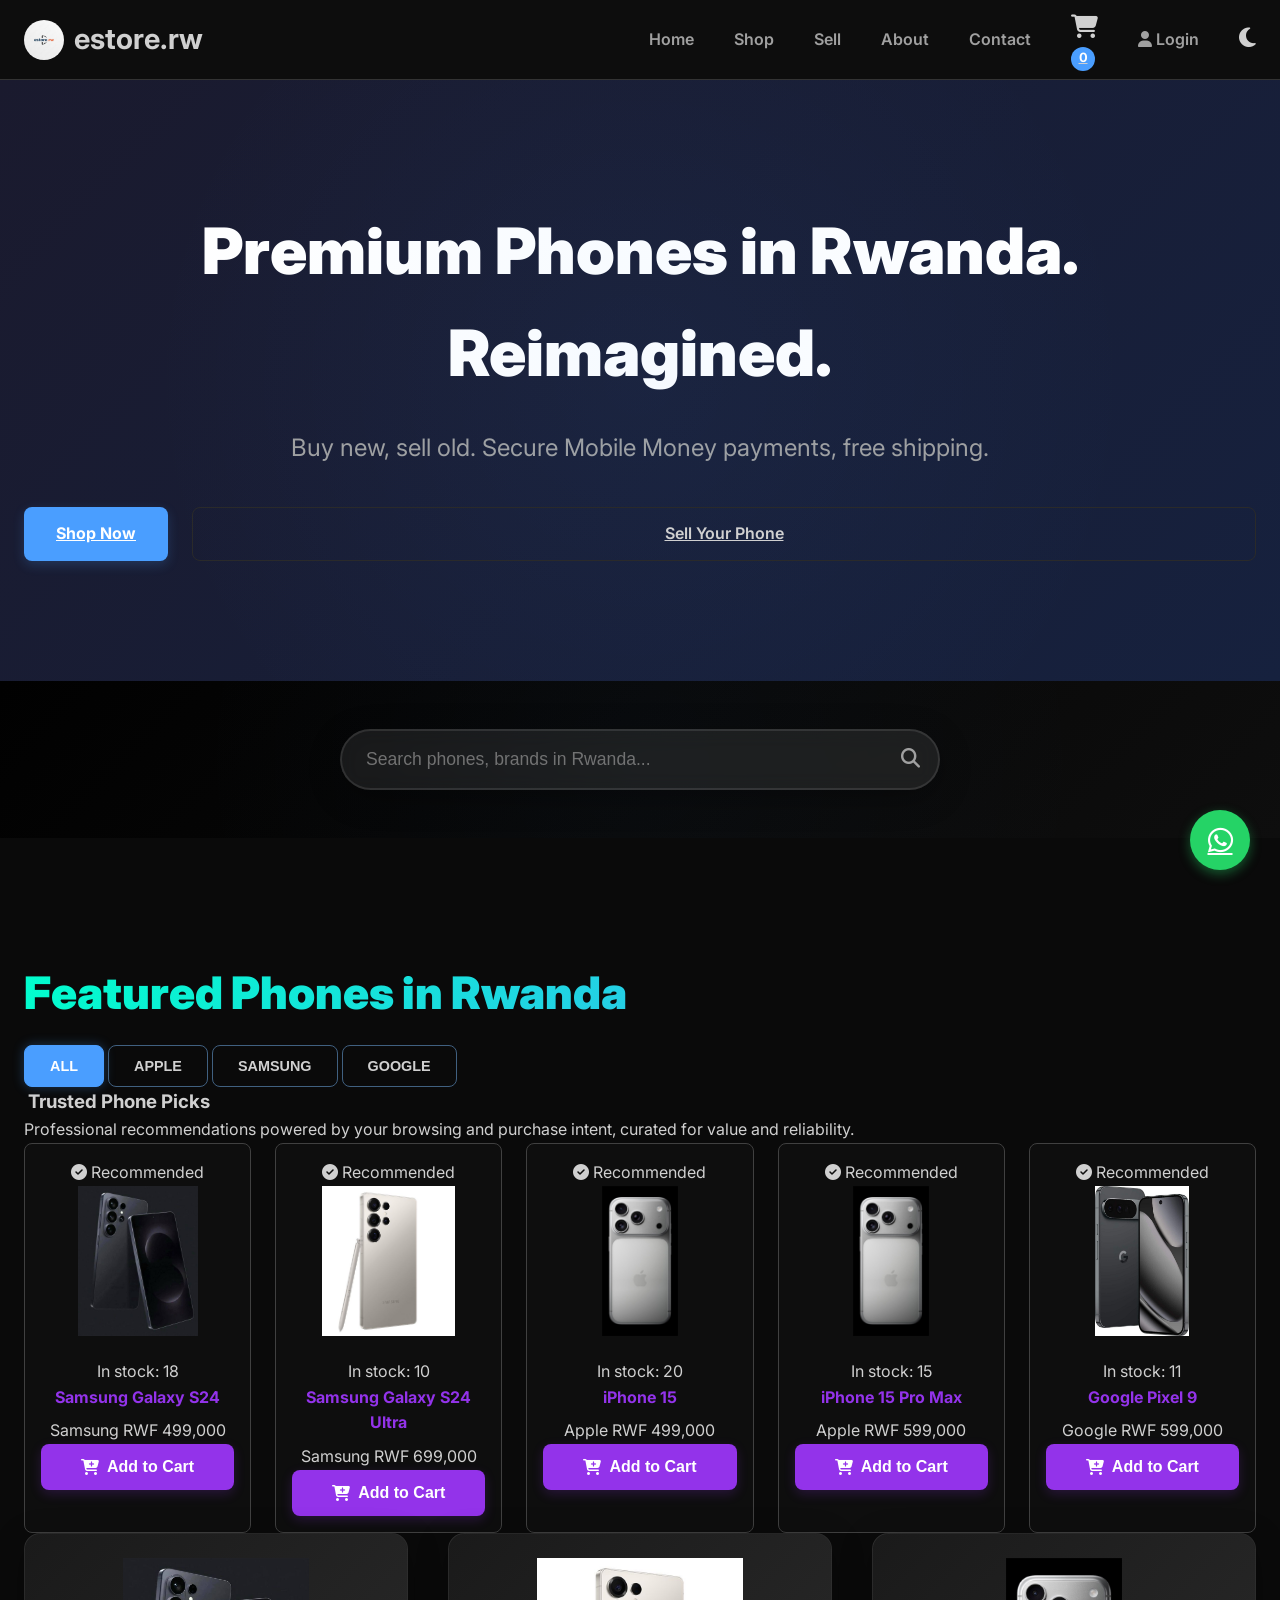
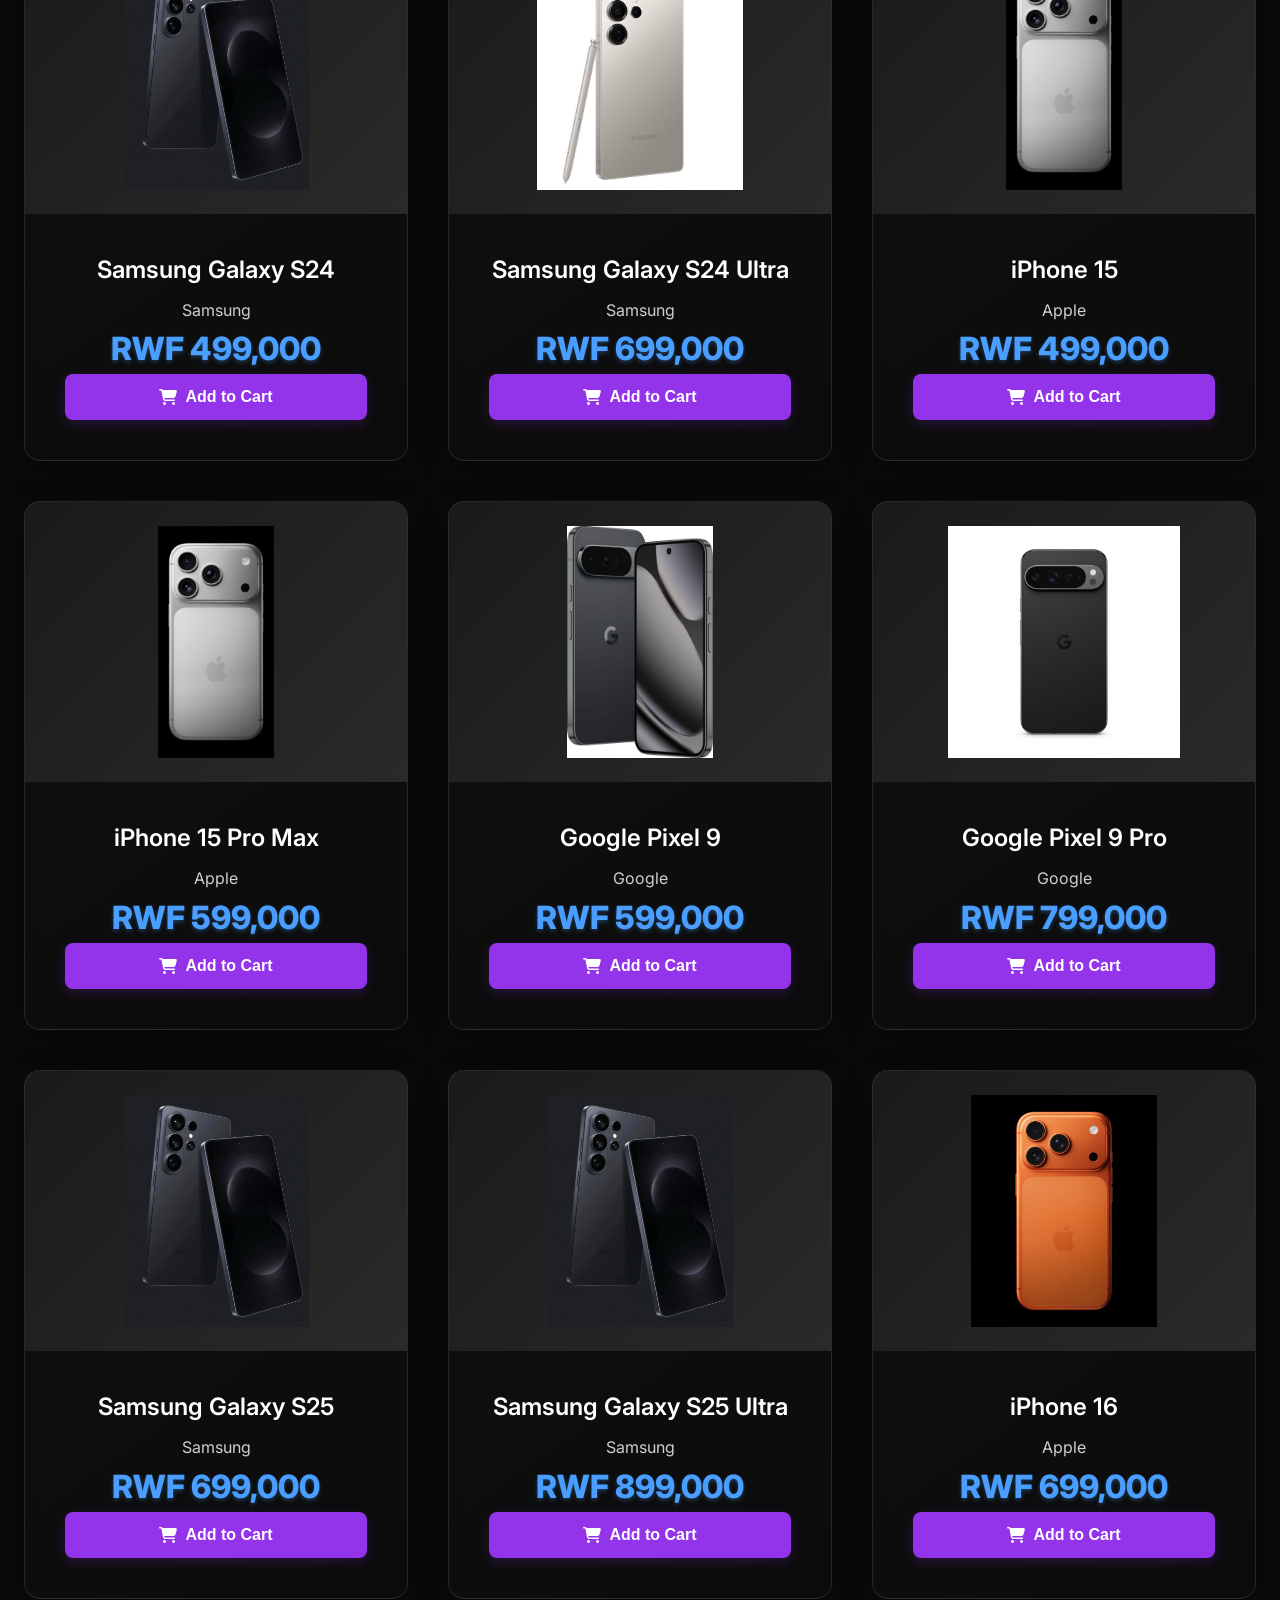
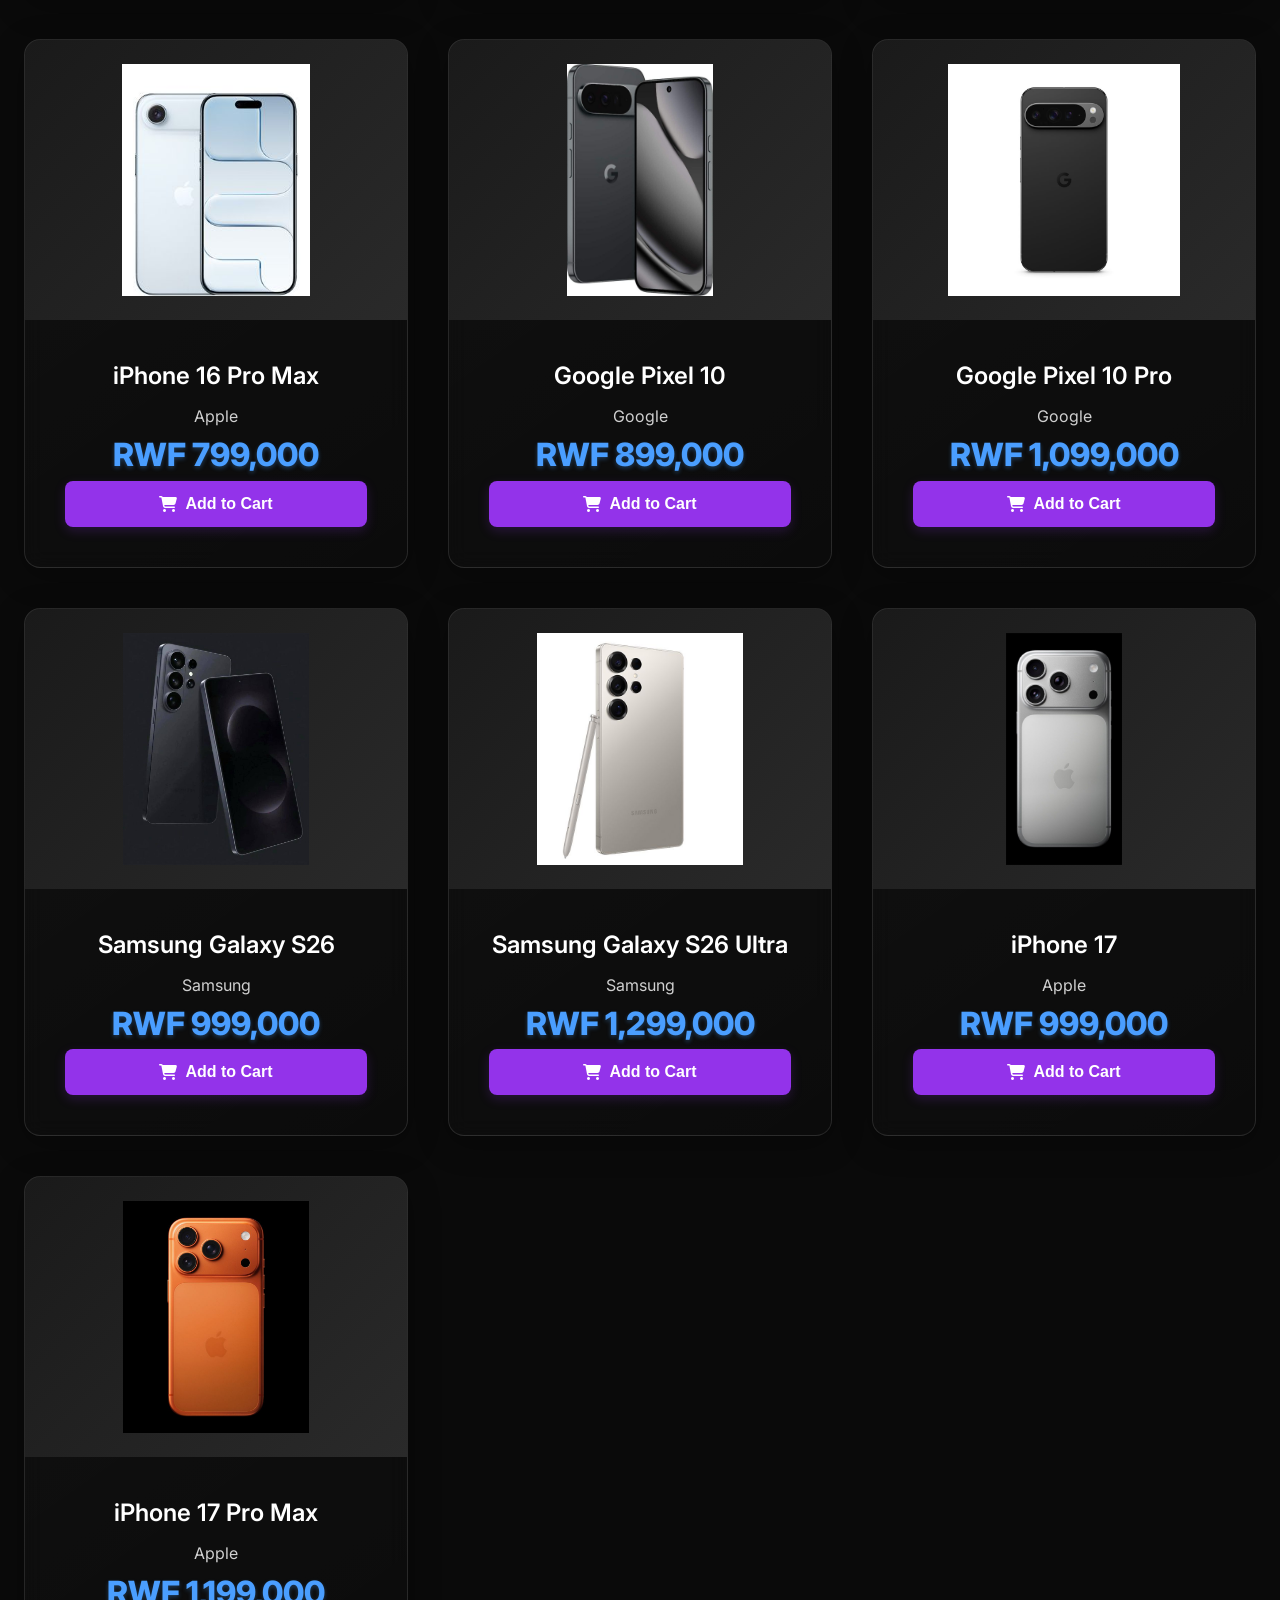
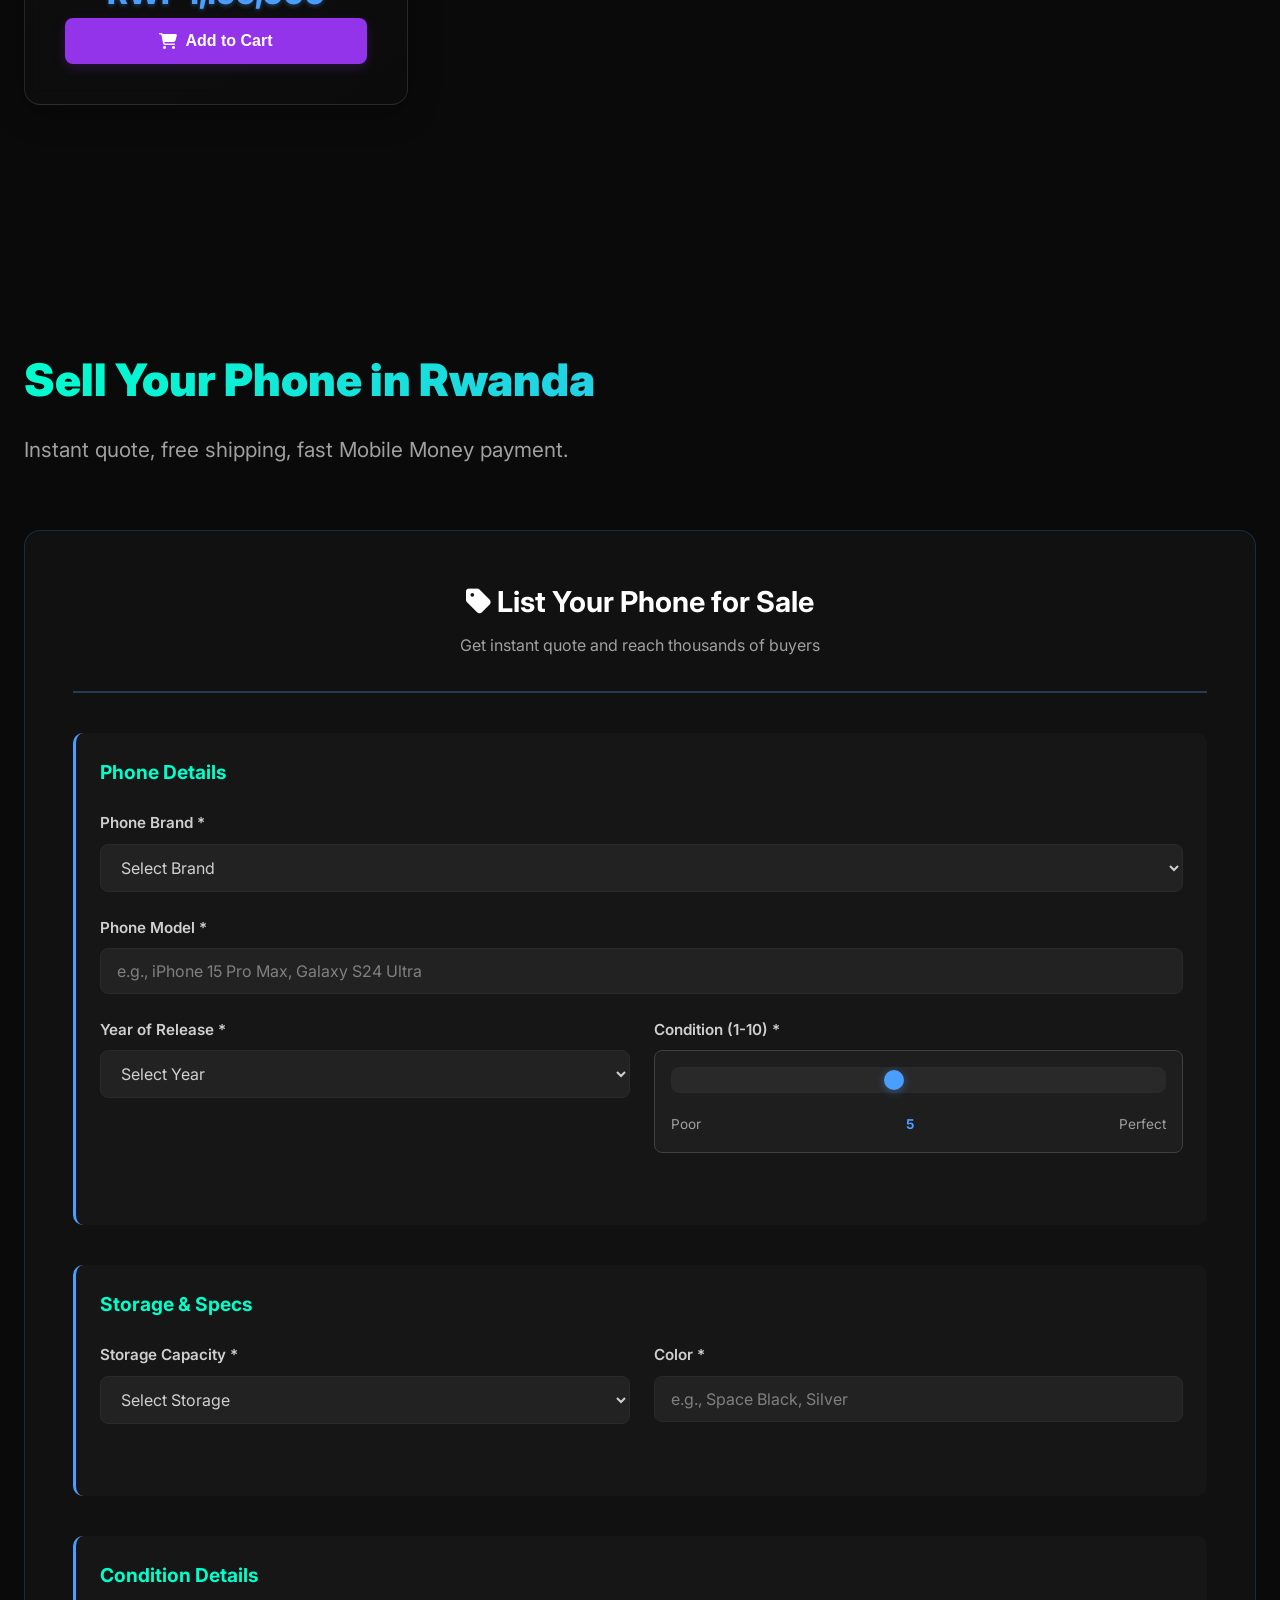
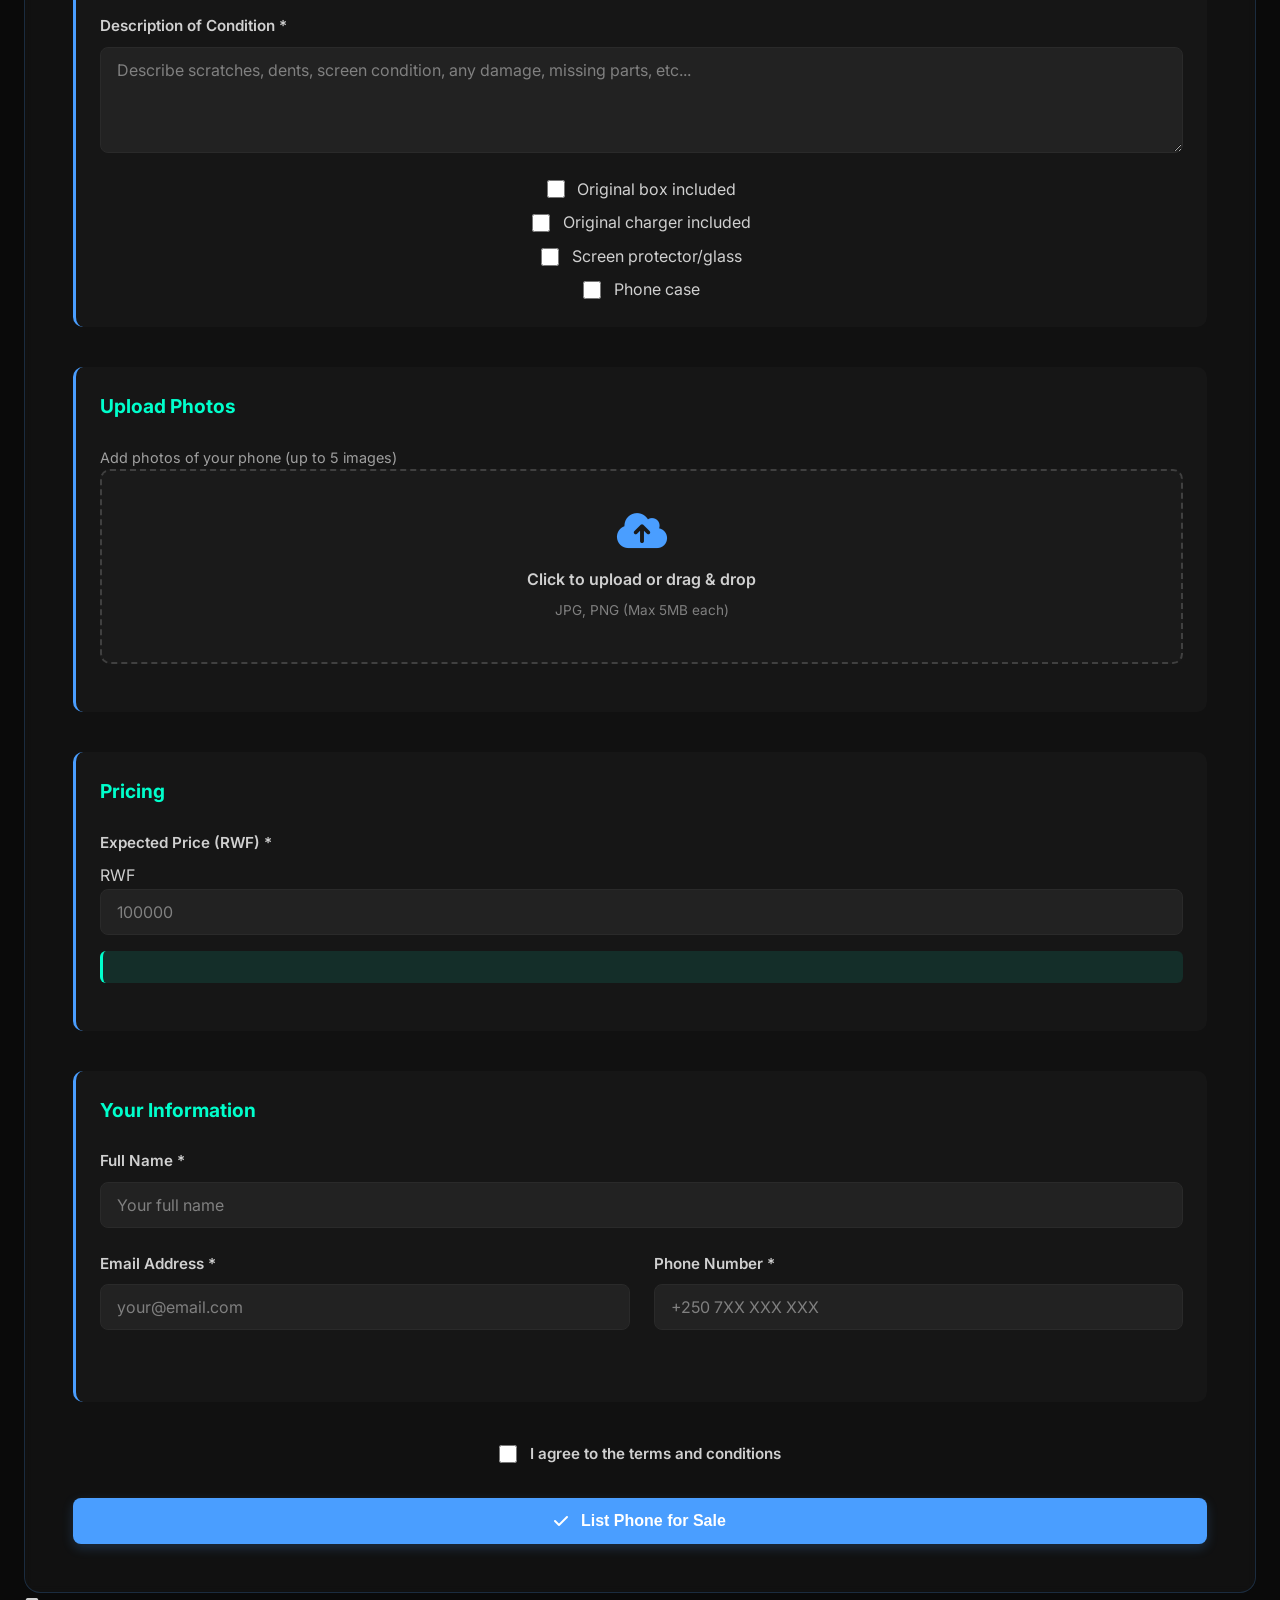
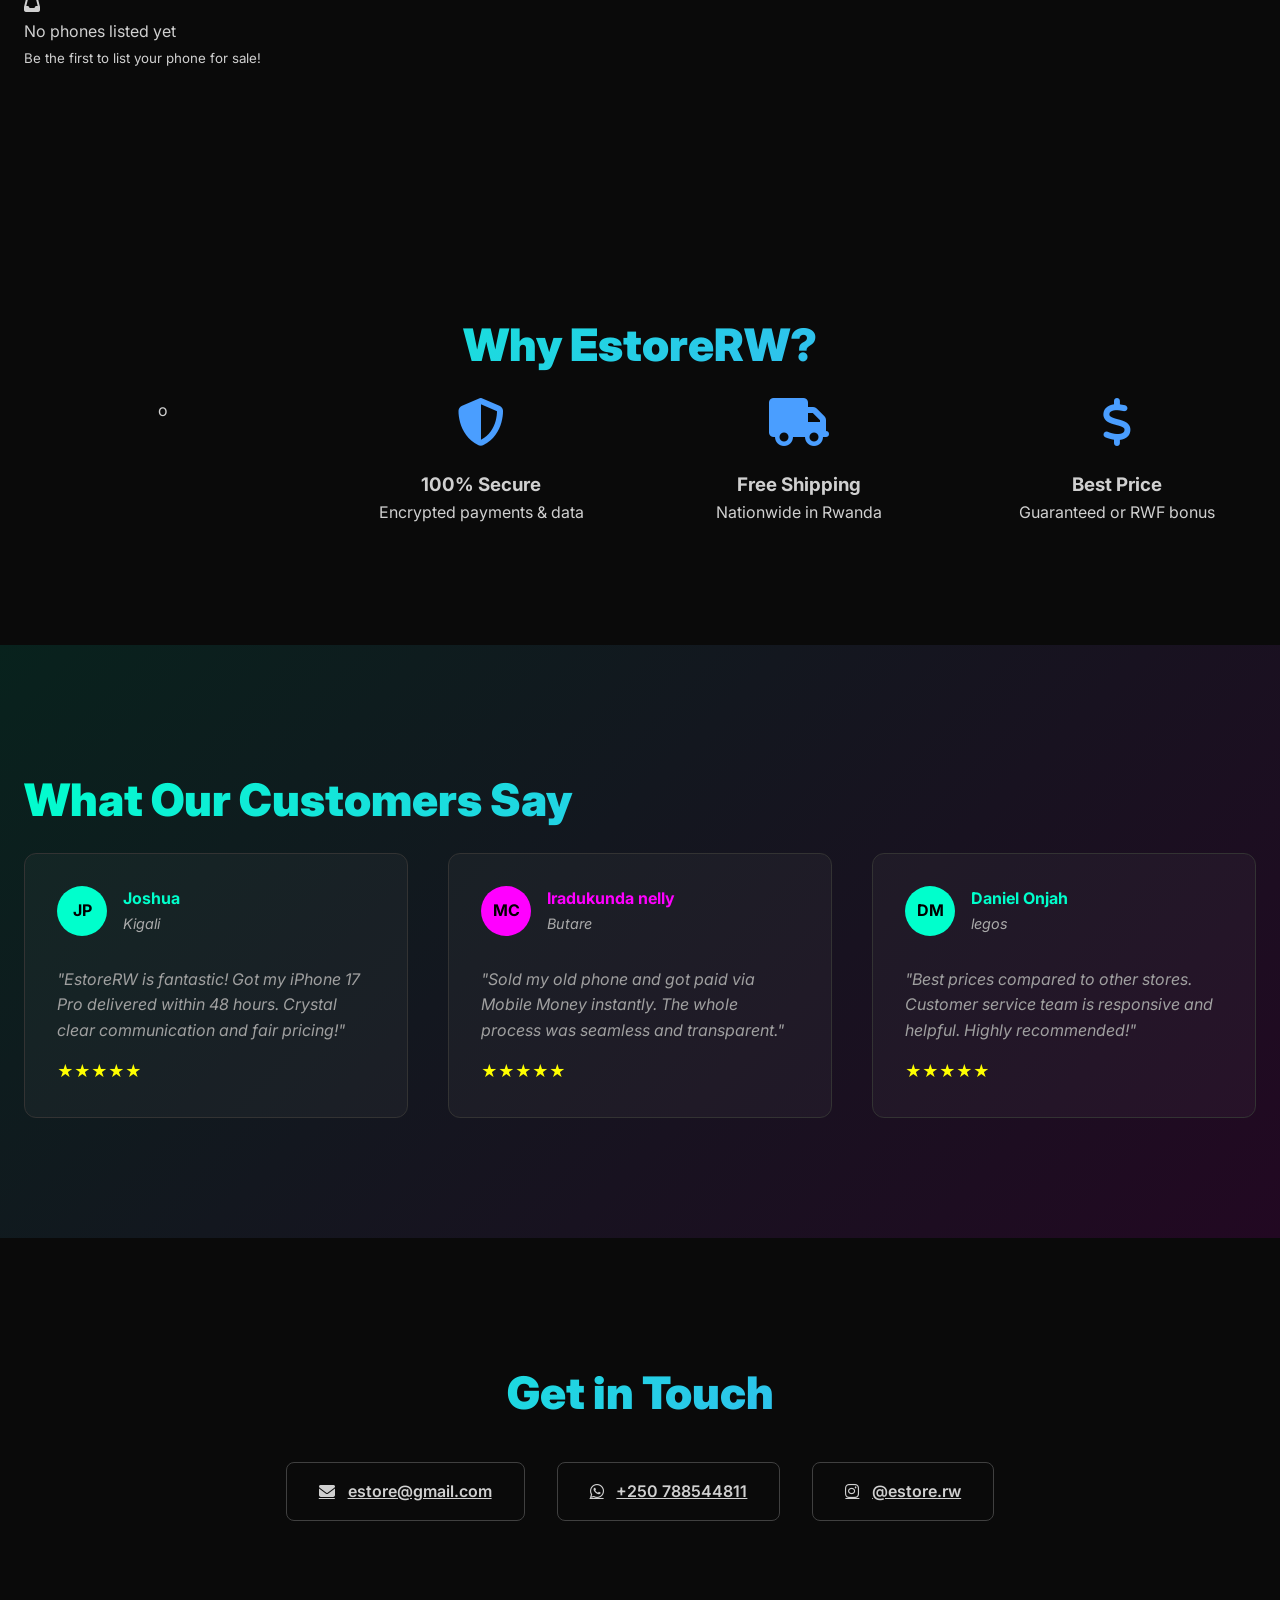
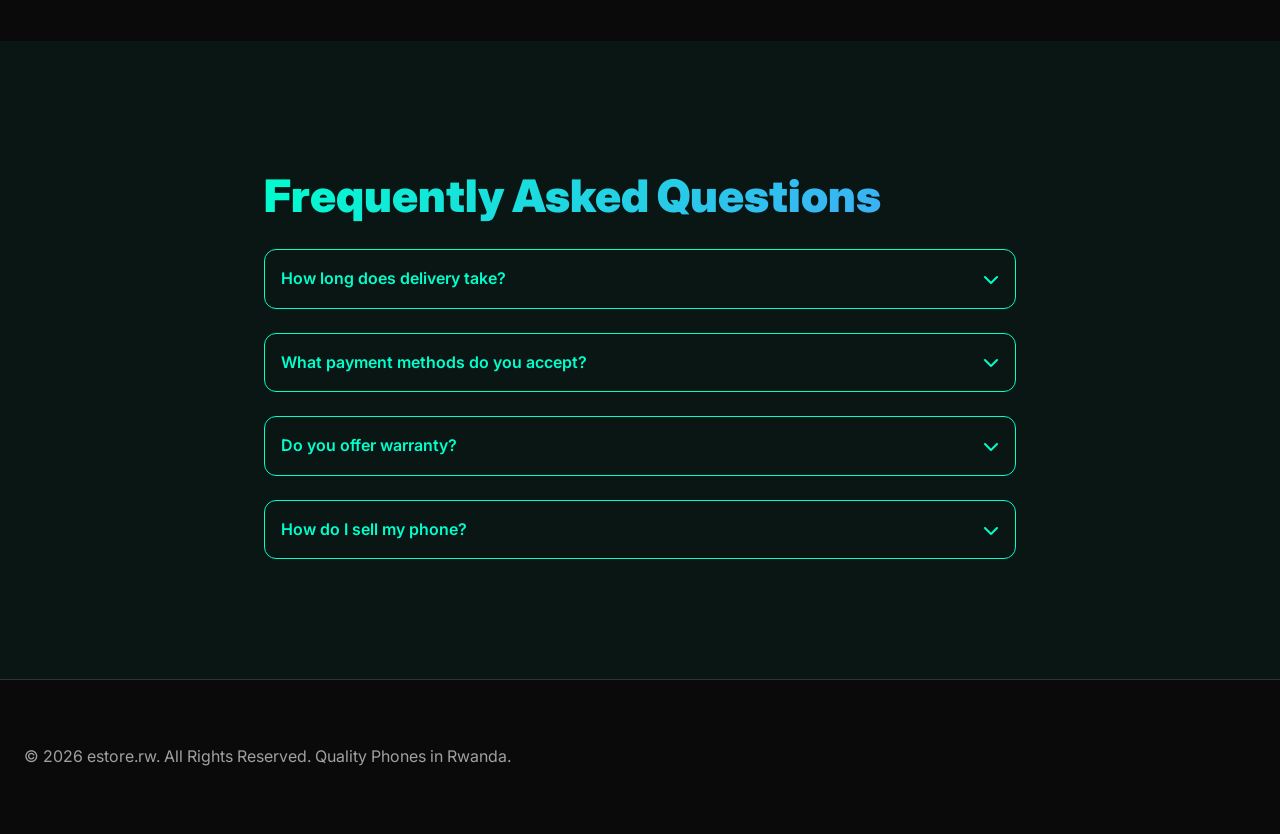
==== commit bad29844: "updated: premium-index.html" ====
--- a/index.html
+++ b/index.html
@@ -121,7 +121,7 @@
           <div style="display: flex; gap: 1rem; margin-bottom: 1rem;">
             <div style="width: 50px; height: 50px; border-radius: 50%; background: #00ffcc; display: flex; align-items: center; justify-content: center; color: #000; font-weight: bold;">JP</div>
             <div>
-              <h4 style="color: #00ffcc;">Jean Pierre</h4>
+              <h4 style="color: #00ffcc;">Joshua</h4>
               <p style="font-size: 0.9rem; color: #aaa;">Kigali</p>
             </div>
           </div>
@@ -135,7 +135,7 @@
           <div style="display: flex; gap: 1rem; margin-bottom: 1rem;">
             <div style="width: 50px; height: 50px; border-radius: 50%; background: #ff00ff; display: flex; align-items: center; justify-content: center; color: #000; font-weight: bold;">MC</div>
             <div>
-              <h4 style="color: #ff00ff;">Marie Claire</h4>
+              <h4 style="color: #ff00ff;">Iradukunda nelly</h4>
               <p style="font-size: 0.9rem; color: #aaa;">Butare</p>
             </div>
           </div>
@@ -149,8 +149,8 @@
           <div style="display: flex; gap: 1rem; margin-bottom: 1rem;">
             <div style="width: 50px; height: 50px; border-radius: 50%; background: #00ffcc; display: flex; align-items: center; justify-content: center; color: #000; font-weight: bold;">DM</div>
             <div>
-              <h4 style="color: #00ffcc;">David Mugisha</h4>
-              <p style="font-size: 0.9rem; color: #aaa;">Gisenyi</p>
+              <h4 style="color: #00ffcc;">Daniel Onjah</h4>
+              <p style="font-size: 0.9rem; color: #aaa;">legos</p>
             </div>
           </div>
           <p style="font-style: italic; margin-bottom: 1rem; line-height: 1.6;">
@@ -818,6 +818,8 @@
     </div>
   </footer>
 
+  <script src="script-professional.js"></script>
+  <script src="payment-handler.js"></script>
   <script src="ai-recommendations.js"></script>
   <script src="dashbord.js"></script>
 </body>
--- a/styles-new.css
+++ b/styles-new.css
@@ -20,8 +20,14 @@
 .nav-link.active::after { content:''; position:absolute; bottom:-10px; left:0; width:100%; height:2px; background:#4a9eff; }
 .cart-btn { font-size:1.5rem; color:#d0d0d0; position:relative; cursor:pointer; }
 #cart-count { background:#4a9eff; color:#fff; font-size:0.8rem; width:24px; height:24px; border-radius:50%; display:flex; align-items:center; justify-content:center; font-weight:700; }
-.menu-toggle { display:none; background:none; border:none; font-size:1.8rem; cursor:pointer; color:#d0d0d0; }
+.menu-toggle { display:none; background:none; border:none; font-size:1.8rem; cursor:pointer; color:#d0d0d0; z-index: 1100; position: relative; }
 .icon-btn { background:none; border:none; font-size:1.4rem; cursor:pointer; color:#d0d0d0; transition:.3s; }
+
+@media (max-width: 768px) {
+  .header { z-index: 1101; }
+  .nav { z-index: 1100; }
+  .nav.active { left: 0; }
+}
 .icon-btn:hover { color:#4a9eff; }
 
 /* Hero */
@@ -431,6 +437,1027 @@
 @keyframes fadeIn { from { opacity: 0; } to { opacity: 1; } }
 @keyframes slideUp { from { transform: translateY(50px); opacity: 0; } to { transform: translateY(0); opacity: 1; } }
 @keyframes slideUpIn { from { opacity: 0; transform: translateY(30px); } to { opacity: 1; transform: translateY(0); } }
+
+/* ========== PROFESSIONAL SELL SECTION ========== */
+
+/* Premium Sell Section */
+.sell-section-premium {
+  padding: 0;
+  background: #0a0a0a;
+}
+
+/* Hero Banner */
+.sell-hero-banner {
+  background: linear-gradient(135deg, rgba(74, 158, 255, 0.1) 0%, rgba(147, 51, 234, 0.1) 100%), 
+              url('data:image/svg+xml,<svg xmlns="http://www.w3.org/2000/svg" viewBox="0 0 1200 400"><defs><pattern id="dots" x="0" y="0" width="40" height="40" patternUnits="userSpaceOnUse"><circle cx="20" cy="20" r="2" fill="%23ffffff" opacity="0.05"/></pattern></defs><rect width="1200" height="400" fill="url(%23dots)"/></svg>');
+  padding: 80px 0;
+  position: relative;
+  overflow: hidden;
+}
+
+.sell-hero-banner::before {
+  content: '';
+  position: absolute;
+  top: 0;
+  left: 0;
+  width: 100%;
+  height: 100%;
+  background: radial-gradient(circle at 20% 50%, rgba(74, 158, 255, 0.15) 0%, transparent 50%),
+              radial-gradient(circle at 80% 80%, rgba(147, 51, 234, 0.15) 0%, transparent 50%);
+  z-index: 0;
+}
+
+.sell-hero-content {
+  position: relative;
+  z-index: 1;
+  text-align: center;
+}
+
+.sell-hero-title {
+  font-size: 3.5rem;
+  font-weight: 900;
+  color: #ffffff;
+  margin-bottom: 1rem;
+  background: linear-gradient(135deg, #4a9eff 0%, #00ffcc 100%);
+  -webkit-background-clip: text;
+  -webkit-text-fill-color: transparent;
+  background-clip: text;
+}
+
+.sell-hero-subtitle {
+  font-size: 1.3rem;
+  color: #a0a0a0;
+  margin-bottom: 2rem;
+  letter-spacing: 0.5px;
+}
+
+.sell-hero-badges {
+  display: flex;
+  gap: 2rem;
+  justify-content: center;
+  flex-wrap: wrap;
+  animation: slideUpIn 0.8s ease-out 0.3s both;
+}
+
+.badge {
+  display: inline-flex;
+  align-items: center;
+  gap: 0.5rem;
+  padding: 0.8rem 1.5rem;
+  background: rgba(255, 255, 255, 0.05);
+  border: 1px solid rgba(74, 158, 255, 0.3);
+  border-radius: 50px;
+  color: #00ffcc;
+  font-weight: 600;
+  font-size: 0.95rem;
+  backdrop-filter: blur(5px);
+  transition: all 0.3s ease;
+}
+
+.badge:hover {
+  background: rgba(74, 158, 255, 0.1);
+  border-color: #00ffcc;
+  transform: translateY(-2px);
+  box-shadow: 0 4px 12px rgba(0, 255, 204, 0.15);
+}
+
+.badge i {
+  color: #4a9eff;
+}
+
+/* Process Section */
+.sell-process-section {
+  padding: 60px 0;
+  background: linear-gradient(to bottom, rgba(74, 158, 255, 0.03) 0%, transparent 100%);
+  border-bottom: 1px solid rgba(74, 158, 255, 0.1);
+}
+
+.process-title {
+  font-size: 2.5rem;
+  font-weight: 800;
+  text-align: center;
+  color: #ffffff;
+  margin-bottom: 3.5rem;
+}
+
+.process-steps {
+  display: grid;
+  grid-template-columns: repeat(auto-fit, minmax(240px, 1fr));
+  gap: 2.5rem;
+}
+
+.process-step {
+  background: linear-gradient(135deg, rgba(74, 158, 255, 0.05) 0%, rgba(147, 51, 234, 0.05) 100%);
+  padding: 2.5rem 2rem;
+  border-radius: 12px;
+  border: 1px solid rgba(74, 158, 255, 0.2);
+  text-align: center;
+  position: relative;
+  transition: all 0.4s ease;
+  animation: slideUpIn 0.6s ease-out both;
+}
+
+.process-step:nth-child(1) { animation-delay: 0s; }
+.process-step:nth-child(2) { animation-delay: 0.1s; }
+.process-step:nth-child(3) { animation-delay: 0.2s; }
+.process-step:nth-child(4) { animation-delay: 0.3s; }
+
+.process-step:hover {
+  border-color: #00ffcc;
+  background: linear-gradient(135deg, rgba(74, 158, 255, 0.1) 0%, rgba(0, 255, 204, 0.1) 100%);
+  transform: translateY(-6px);
+  box-shadow: 0 12px 30px rgba(0, 255, 204, 0.15);
+}
+
+.step-number {
+  position: absolute;
+  top: -15px;
+  left: 50%;
+  transform: translateX(-50%);
+  width: 40px;
+  height: 40px;
+  background: linear-gradient(135deg, #4a9eff 0%, #00ffcc 100%);
+  border-radius: 50%;
+  display: flex;
+  align-items: center;
+  justify-content: center;
+  font-weight: 800;
+  color: #0a0a0a;
+  font-size: 1.2rem;
+}
+
+.step-icon {
+  font-size: 3rem;
+  color: #4a9eff;
+  margin-bottom: 1rem;
+  transition: all 0.3s ease;
+}
+
+.process-step:hover .step-icon {
+  color: #00ffcc;
+  transform: scale(1.15);
+}
+
+.process-step h3 {
+  font-size: 1.3rem;
+  color: #e0e0e0;
+  margin-bottom: 0.8rem;
+  font-weight: 700;
+}
+
+.process-step p {
+  color: #a0a0a0;
+  font-size: 0.95rem;
+  line-height: 1.5;
+}
+
+/* Main Sell Content */
+.sell-main-content {
+  display: grid;
+  grid-template-columns: 1fr 320px;
+  gap: 3rem;
+  padding: 60px 0;
+}
+
+.sell-form-section {
+  animation: slideUpIn 0.6s ease-out;
+}
+
+/* Info Sidebar */
+.sell-info-sidebar {
+  display: flex;
+  flex-direction: column;
+  gap: 2rem;
+}
+
+.info-card {
+  background: linear-gradient(135deg, rgba(74, 158, 255, 0.05) 0%, rgba(147, 51, 234, 0.05) 100%);
+  padding: 2rem;
+  border-radius: 12px;
+  border: 1px solid rgba(74, 158, 255, 0.2);
+  transition: all 0.4s ease;
+  animation: slideUpIn 0.6s ease-out 0.2s both;
+}
+
+.info-card:hover {
+  border-color: #00ffcc;
+  box-shadow: 0 8px 20px rgba(0, 255, 204, 0.1);
+  transform: translateY(-3px);
+}
+
+.info-card h3 {
+  color: #ffffff;
+  font-size: 1.1rem;
+  margin-bottom: 1.3rem;
+  display: flex;
+  align-items: center;
+  gap: 0.7rem;
+}
+
+.info-card h3 i {
+  color: #4a9eff;
+  font-size: 1.3rem;
+}
+
+.info-card ul {
+  list-style: none;
+  display: flex;
+  flex-direction: column;
+  gap: 0.8rem;
+}
+
+.info-card li {
+  color: #c0c0c0;
+  display: flex;
+  align-items: center;
+  gap: 0.6rem;
+  font-size: 0.9rem;
+}
+
+.info-card i {
+  color: #00ffcc;
+  width: 16px;
+}
+
+/* Price Range Section */
+.price-range {
+  display: flex;
+  flex-direction: column;
+  gap: 1rem;
+}
+
+.price-item {
+  display: flex;
+  justify-content: space-between;
+  align-items: center;
+  padding: 1rem;
+  background: rgba(255, 255, 255, 0.03);
+  border-radius: 8px;
+  border-left: 3px solid #4a9eff;
+}
+
+.price-item span:first-child {
+  color: #d0d0d0;
+  font-weight: 600;
+}
+
+.price-item .price {
+  color: #00ffcc;
+  font-weight: 700;
+  font-size: 0.95rem;
+}
+
+/* Enhanced Form Styling */
+.sell-form-professional {
+  background: rgba(255, 255, 255, 0.03);
+  padding: 3rem;
+  border-radius: 16px;
+  border: 1px solid rgba(74, 158, 255, 0.2);
+  backdrop-filter: blur(5px);
+  animation: slideUpIn 0.8s ease-out;
+}
+
+.form-header {
+  margin-bottom: 2.5rem;
+  padding-bottom: 2rem;
+  border-bottom: 2px solid rgba(74, 158, 255, 0.3);
+  text-align: center;
+}
+
+.form-header h3 {
+  font-size: 1.8rem;
+  color: #ffffff;
+  margin-bottom: 0.5rem;
+}
+
+.form-header p {
+  color: #a0a0a0;
+  font-size: 1rem;
+}
+
+.form-section {
+  margin-bottom: 2.5rem;
+  padding: 1.5rem;
+  background: rgba(255, 255, 255, 0.02);
+  border-radius: 10px;
+  border-left: 3px solid #4a9eff;
+}
+
+.form-section h4 {
+  font-size: 1.2rem;
+  color: #00ffcc;
+  margin-bottom: 1.5rem;
+  display: flex;
+  align-items: center;
+  gap: 0.6rem;
+}
+
+.form-group {
+  margin-bottom: 1.5rem;
+}
+
+.form-group label {
+  display: block;
+  color: #d0d0d0;
+  font-weight: 600;
+  margin-bottom: 0.6rem;
+  font-size: 0.95rem;
+}
+
+.form-input {
+  width: 100%;
+  padding: 12px 14px;
+  background: rgba(255, 255, 255, 0.05);
+  border: 1px solid #404040;
+  border-radius: 8px;
+  color: #d0d0d0;
+  font-size: 1rem;
+  transition: all 0.3s ease;
+  font-family: 'Inter', sans-serif;
+}
+
+.form-input:focus {
+  outline: none;
+  border-color: #4a9eff;
+  background: rgba(74, 158, 255, 0.08);
+  box-shadow: 0 0 15px rgba(74, 158, 255, 0.2);
+}
+
+.form-input::placeholder {
+  color: #707070;
+}
+
+.form-row {
+  display: grid;
+  grid-template-columns: 1fr 1fr;
+  gap: 1.5rem;
+}
+
+/* Condition Slider */
+.condition-slider {
+  background: rgba(255, 255, 255, 0.03);
+  padding: 1rem;
+  border-radius: 8px;
+  border: 1px solid #404040;
+}
+
+.slider {
+  width: 100%;
+  height: 6px;
+  border-radius: 3px;
+  background: linear-gradient(to right, #ff6b6b 0%, #ffa500 50%, #00ffcc 100%);
+  outline: none;
+  -webkit-appearance: none;
+  appearance: none;
+}
+
+.slider::-webkit-slider-thumb {
+  -webkit-appearance: none;
+  appearance: none;
+  width: 20px;
+  height: 20px;
+  border-radius: 50%;
+  background: #4a9eff;
+  cursor: pointer;
+  box-shadow: 0 2px 8px rgba(74, 158, 255, 0.4);
+  transition: all 0.3s ease;
+}
+
+.slider::-webkit-slider-thumb:hover {
+  width: 24px;
+  height: 24px;
+  box-shadow: 0 4px 12px rgba(74, 158, 255, 0.6);
+}
+
+.slider::-moz-range-thumb {
+  width: 20px;
+  height: 20px;
+  border-radius: 50%;
+  background: #4a9eff;
+  cursor: pointer;
+  box-shadow: 0 2px 8px rgba(74, 158, 255, 0.4);
+  border: none;
+  transition: all 0.3s ease;
+}
+
+.slider::-moz-range-thumb:hover {
+  width: 24px;
+  height: 24px;
+  box-shadow: 0 4px 12px rgba(74, 158, 255, 0.6);
+}
+
+.condition-labels {
+  display: flex;
+  justify-content: space-between;
+  margin-top: 0.8rem;
+  font-size: 0.85rem;
+  color: #a0a0a0;
+}
+
+/* Photo Upload */
+.photo-upload-area {
+  border: 2px dashed #404040;
+  border-radius: 10px;
+  padding: 2.5rem;
+  text-align: center;
+  cursor: pointer;
+  transition: all 0.3s ease;
+  background: rgba(255, 255, 255, 0.02);
+}
+
+.photo-upload-area:hover {
+  border-color: #4a9eff;
+  background: rgba(74, 158, 255, 0.05);
+}
+
+.photo-upload-area i {
+  font-size: 2.5rem;
+  color: #4a9eff;
+  margin-bottom: 1rem;
+  display: block;
+}
+
+.photo-upload-area p {
+  color: #d0d0d0;
+  font-weight: 600;
+  margin-bottom: 0.5rem;
+}
+
+.photo-upload-area span {
+  display: block;
+  color: #808080;
+  font-size: 0.85rem;
+  margin-top: 0.5rem;
+}
+
+.photo-preview {
+  display: grid;
+  grid-template-columns: repeat(auto-fill, minmax(120px, 1fr));
+  gap: 1rem;
+  margin-top: 1.5rem;
+}
+
+.photo-card {
+  position: relative;
+  border-radius: 8px;
+  overflow: hidden;
+  aspect-ratio: 1;
+  background: rgba(255, 255, 255, 0.05);
+  border: 1px solid #404040;
+  transition: all 0.3s ease;
+}
+
+.photo-card img {
+  width: 100%;
+  height: 100%;
+  object-fit: cover;
+}
+
+.photo-remove {
+  position: absolute;
+  top: 6px;
+  right: 6px;
+  width: 28px;
+  height: 28px;
+  background: rgba(255, 51, 51, 0.9);
+  border: none;
+  border-radius: 50%;
+  color: #fff;
+  cursor: pointer;
+  display: flex;
+  align-items: center;
+  justify-content: center;
+  opacity: 0;
+  transition: all 0.3s ease;
+  font-size: 0.9rem;
+}
+
+.photo-card:hover .photo-remove {
+  opacity: 1;
+}
+
+/* Price Estimate */
+.price-estimate {
+  margin-top: 1rem;
+  padding: 1rem;
+  background: rgba(0, 255, 204, 0.1);
+  border-left: 3px solid #00ffcc;
+  border-radius: 6px;
+  color: #00ffcc;
+  font-weight: 600;
+  display: flex;
+  align-items: center;
+  gap: 0.6rem;
+}
+
+.price-estimate i {
+  font-size: 1.2rem;
+}
+
+/* Checkbox Group */
+.checkbox-group {
+  display: flex;
+  flex-direction: column;
+  gap: 0.8rem;
+}
+
+.checkbox-group label {
+  display: flex;
+  align-items: center;
+  gap: 0.8rem;
+  color: #d0d0d0;
+  cursor: pointer;
+  font-weight: 400;
+  margin-bottom: 0;
+}
+
+.checkbox-group input[type="checkbox"] {
+  width: 20px;
+  height: 20px;
+  cursor: pointer;
+  accent-color: #4a9eff;
+}
+
+/* Form Help Text */
+.form-help {
+  color: #a0a0a0;
+  font-size: 0.9rem;
+  margin-top: 0.5rem;
+}
+
+/* ========== TRUSTED PHONE PICKS SECTION ========== */
+
+/* Main Section */
+.trusted-picks-section {
+  padding: 0;
+  background: #0a0a0a;
+}
+
+/* Hero Banner */
+.trusted-picks-hero {
+  background: linear-gradient(135deg, rgba(0, 255, 204, 0.1) 0%, rgba(74, 158, 255, 0.1) 100%),
+              url('data:image/svg+xml,<svg xmlns="http://www.w3.org/2000/svg" viewBox="0 0 1200 400"><defs><pattern id="stars" x="0" y="0" width="40" height="40" patternUnits="userSpaceOnUse"><circle cx="20" cy="20" r="1.5" fill="%23ffffff" opacity="0.08"/></pattern></defs><rect width="1200" height="400" fill="url(%23stars)"/></svg>');
+  padding: 70px 0;
+  position: relative;
+  overflow: hidden;
+  border-bottom: 1px solid rgba(0, 255, 204, 0.15);
+}
+
+.trusted-picks-hero::before {
+  content: '';
+  position: absolute;
+  top: 0;
+  left: 0;
+  width: 100%;
+  height: 100%;
+  background: radial-gradient(circle at 30% 30%, rgba(0, 255, 204, 0.12) 0%, transparent 40%),
+              radial-gradient(circle at 70% 70%, rgba(74, 158, 255, 0.12) 0%, transparent 40%);
+  z-index: 0;
+}
+
+.hero-content-wrapper {
+  display: grid;
+  grid-template-columns: 1fr auto;
+  gap: 3rem;
+  align-items: center;
+  position: relative;
+  z-index: 1;
+}
+
+.hero-text {
+  animation: slideUpIn 0.8s ease-out;
+}
+
+.section-title {
+  font-size: 2.8rem;
+  font-weight: 900;
+  color: #ffffff;
+  margin-bottom: 1rem;
+  background: linear-gradient(135deg, #00ffcc 0%, #4a9eff 100%);
+  -webkit-background-clip: text;
+  -webkit-text-fill-color: transparent;
+  background-clip: text;
+}
+
+.hero-description {
+  font-size: 1.1rem;
+  color: #a0a0a0;
+  margin-bottom: 1.8rem;
+  max-width: 500px;
+  line-height: 1.6;
+}
+
+.trusted-badges {
+  display: flex;
+  gap: 1.5rem;
+  flex-wrap: wrap;
+  animation: slideUpIn 0.8s ease-out 0.2s both;
+}
+
+.trusted-picks-hero .badge {
+  display: inline-flex;
+  align-items: center;
+  gap: 0.6rem;
+  padding: 0.9rem 1.6rem;
+  background: rgba(255, 255, 255, 0.05);
+  border: 1px solid rgba(0, 255, 204, 0.4);
+  border-radius: 50px;
+  color: #00ffcc;
+  font-weight: 600;
+  font-size: 0.95rem;
+  backdrop-filter: blur(5px);
+  transition: all 0.3s ease;
+}
+
+.trusted-picks-hero .badge:hover {
+  background: rgba(0, 255, 204, 0.1);
+  border-color: #00ffcc;
+  transform: translateY(-2px);
+  box-shadow: 0 4px 15px rgba(0, 255, 204, 0.2);
+}
+
+.trusted-picks-hero .badge i {
+  color: #00ffcc;
+}
+
+.hero-icon {
+  font-size: 5rem;
+  color: #4a9eff;
+  opacity: 0.8;
+  animation: slideUpIn 0.8s ease-out 0.3s both;
+}
+
+/* Content Section */
+.trusted-picks-content {
+  display: grid;
+  grid-template-columns: 1fr 300px;
+  gap: 3rem;
+  padding: 60px 0;
+}
+
+.trusted-picks-main {
+  animation: slideUpIn 0.8s ease-out;
+}
+
+.subsection-title {
+  font-size: 1.8rem;
+  font-weight: 800;
+  color: #ffffff;
+  margin-bottom: 2.5rem;
+  display: flex;
+  align-items: center;
+  gap: 0.8rem;
+}
+
+.subsection-title::before {
+  content: '';
+  width: 4px;
+  height: 30px;
+  background: linear-gradient(135deg, #4a9eff 0%, #00ffcc 100%);
+  border-radius: 2px;
+}
+
+/* Trusted Picks Grid */
+.trusted-picks-grid {
+  display: grid;
+  grid-template-columns: repeat(auto-fill, minmax(240px, 1fr));
+  gap: 2rem;
+}
+
+.trusted-pick-card {
+  background: linear-gradient(135deg, rgba(74, 158, 255, 0.05) 0%, rgba(0, 255, 204, 0.05) 100%);
+  border: 1px solid rgba(74, 158, 255, 0.2);
+  border-radius: 12px;
+  padding: 1.8rem;
+  transition: all 0.4s ease;
+  cursor: pointer;
+  position: relative;
+  overflow: hidden;
+  animation: slideUpIn 0.6s ease-out both;
+}
+
+.trusted-pick-card:nth-child(1) { animation-delay: 0s; }
+.trusted-pick-card:nth-child(2) { animation-delay: 0.1s; }
+.trusted-pick-card:nth-child(3) { animation-delay: 0.2s; }
+.trusted-pick-card:nth-child(4) { animation-delay: 0.3s; }
+.trusted-pick-card:nth-child(5) { animation-delay: 0.4s; }
+.trusted-pick-card:nth-child(6) { animation-delay: 0.5s; }
+
+.trusted-pick-card:hover {
+  border-color: #00ffcc;
+  background: linear-gradient(135deg, rgba(74, 158, 255, 0.12) 0%, rgba(0, 255, 204, 0.12) 100%);
+  transform: translateY(-6px);
+  box-shadow: 0 12px 30px rgba(0, 255, 204, 0.15);
+}
+
+.pick-badge {
+  display: inline-block;
+  background: linear-gradient(135deg, #4a9eff 0%, #00ffcc 100%);
+  color: #0a0a0a;
+  padding: 0.4rem 0.8rem;
+  border-radius: 4px;
+  font-size: 0.75rem;
+  font-weight: 700;
+  margin-bottom: 1rem;
+}
+
+.pick-image {
+  width: 100%;
+  height: 140px;
+  background: rgba(255, 255, 255, 0.03);
+  border-radius: 8px;
+  margin-bottom: 1.2rem;
+  overflow: hidden;
+  display: flex;
+  align-items: center;
+  justify-content: center;
+}
+
+.pick-image img {
+  width: 100%;
+  height: 100%;
+  object-fit: contain;
+}
+
+.pick-name {
+  font-size: 1.1rem;
+  font-weight: 700;
+  color: #ffffff;
+  margin-bottom: 0.6rem;
+}
+
+.pick-description {
+  font-size: 0.85rem;
+  color: #a0a0a0;
+  line-height: 1.5;
+  margin-bottom: 1rem;
+}
+
+.pick-rating {
+  display: flex;
+  align-items: center;
+  gap: 0.5rem;
+  margin-bottom: 1rem;
+  font-size: 0.9rem;
+}
+
+.pick-rating .stars {
+  color: #ffb700;
+}
+
+.pick-rating .count {
+  color: #707070;
+}
+
+.pick-specs {
+  display: flex;
+  flex-direction: column;
+  gap: 0.6rem;
+  margin-bottom: 1.2rem;
+  font-size: 0.85rem;
+  color: #c0c0c0;
+}
+
+.spec-item {
+  display: flex;
+  align-items: center;
+  gap: 0.6rem;
+}
+
+.spec-item i {
+  color: #4a9eff;
+  width: 16px;
+}
+
+.pick-price {
+  display: flex;
+  justify-content: space-between;
+  align-items: center;
+  padding-top: 1rem;
+  border-top: 1px solid rgba(74, 158, 255, 0.2);
+}
+
+.price-label {
+  color: #a0a0a0;
+  font-size: 0.9rem;
+}
+
+.price-value {
+  font-size: 1.3rem;
+  font-weight: 800;
+  color: #00ffcc;
+}
+
+.pick-button {
+  width: 100%;
+  padding: 0.8rem;
+  background: rgba(74, 158, 255, 0.2);
+  border: 1px solid #4a9eff;
+  color: #4a9eff;
+  border-radius: 6px;
+  cursor: pointer;
+  font-weight: 600;
+  font-size: 0.9rem;
+  transition: all 0.3s ease;
+  margin-top: 1rem;
+}
+
+.pick-button:hover {
+  background: #4a9eff;
+  color: #0a0a0a;
+}
+
+/* Indicators Sidebar */
+.trusted-indicators {
+  display: flex;
+  flex-direction: column;
+  gap: 2rem;
+}
+
+.indicator-card {
+  background: linear-gradient(135deg, rgba(0, 255, 204, 0.05) 0%, rgba(74, 158, 255, 0.05) 100%);
+  padding: 1.8rem;
+  border-radius: 12px;
+  border: 1px solid rgba(0, 255, 204, 0.2);
+  transition: all 0.4s ease;
+  animation: slideUpIn 0.6s ease-out 0.1s both;
+}
+
+.indicator-card:hover {
+  border-color: #00ffcc;
+  box-shadow: 0 8px 20px rgba(0, 255, 204, 0.1);
+  transform: translateY(-3px);
+}
+
+.indicator-card h3 {
+  color: #ffffff;
+  font-size: 1.1rem;
+  margin-bottom: 1.3rem;
+  display: flex;
+  align-items: center;
+  gap: 0.7rem;
+}
+
+.indicator-card h3 i {
+  color: #00ffcc;
+  font-size: 1.3rem;
+}
+
+.indicator-card ul {
+  list-style: none;
+  display: flex;
+  flex-direction: column;
+  gap: 0.8rem;
+}
+
+.indicator-card li {
+  color: #c0c0c0;
+  display: flex;
+  align-items: center;
+  gap: 0.6rem;
+  font-size: 0.9rem;
+}
+
+.indicator-card i {
+  color: #00ffcc;
+  width: 16px;
+}
+
+/* Stats */
+.stat-item {
+  display: flex;
+  flex-direction: column;
+  gap: 0.4rem;
+  padding: 0.8rem 0;
+  border-bottom: 1px solid rgba(74, 158, 255, 0.1);
+}
+
+.stat-item:last-child {
+  border-bottom: none;
+}
+
+.stat-label {
+  color: #a0a0a0;
+  font-size: 0.85rem;
+  text-transform: uppercase;
+  letter-spacing: 0.5px;
+}
+
+.stat-value {
+  color: #00ffcc;
+  font-weight: 700;
+  font-size: 1rem;
+}
+
+/* Responsive */
+@media (max-width: 768px) {
+  .hero-content-wrapper {
+    grid-template-columns: 1fr;
+    gap: 2rem;
+  }
+
+  .hero-icon {
+    display: none;
+  }
+
+  .trusted-picks-content {
+    grid-template-columns: 1fr;
+    gap: 2rem;
+  }
+
+  .trusted-picks-grid {
+    grid-template-columns: repeat(auto-fill, minmax(150px, 1fr));
+    gap: 1.5rem;
+  }
+
+  .section-title {
+    font-size: 2rem;
+  }
+
+  .trusted-badges {
+    gap: 1rem;
+    flex-direction: column;
+    align-items: stretch;
+  }
+
+  .trusted-picks-hero .badge {
+    justify-content: center;
+  }
+}
+
+/* Submit Button */
+.btn-sell-primary {
+  width: 100%;
+  padding: 16px 24px;
+  background: linear-gradient(135deg, #4a9eff 0%, #00ffcc 100%);
+  color: #0a0a0a;
+  border: none;
+  border-radius: 8px;
+  font-size: 1.1rem;
+  font-weight: 700;
+  cursor: pointer;
+  transition: all 0.4s ease;
+  display: flex;
+  align-items: center;
+  justify-content: center;
+  gap: 0.8rem;
+  box-shadow: 0 4px 15px rgba(74, 158, 255, 0.3);
+  margin-top: 2rem;
+}
+
+.btn-sell-primary:hover {
+  transform: translateY(-3px);
+  box-shadow: 0 8px 25px rgba(74, 158, 255, 0.4);
+  background: linear-gradient(135deg, #5ba8ff 0%, #00ffdd 100%);
+}
+
+.btn-sell-primary:active {
+  transform: translateY(-1px);
+}
+
+/* Responsive */
+@media (max-width: 768px) {
+  .sell-hero-title {
+    font-size: 2.2rem;
+  }
+  
+  .sell-hero-subtitle {
+    font-size: 1.1rem;
+  }
+  
+  .sell-hero-badges {
+    gap: 1rem;
+    flex-direction: column;
+    align-items: stretch;
+  }
+  
+  .badge {
+    justify-content: center;
+  }
+  
+  .process-steps {
+    grid-template-columns: repeat(auto-fit, minmax(150px, 1fr));
+    gap: 1.5rem;
+  }
+  
+  .sell-main-content {
+    grid-template-columns: 1fr;
+    gap: 2rem;
+  }
+  
+  .sell-form-professional {
+    padding: 2rem;
+  }
+  
+  .form-row {
+    grid-template-columns: 1fr;
+  }
+  
+  .form-section {
+    padding: 1rem;
+    margin-bottom: 1.5rem;
+  }
+}
 
 /* Responsive */
 @media (max-width: 1024px) { .hero h1 { font-size: 3.2rem; } .product-grid { grid-template-columns: repeat(auto-fit, minmax(250px, 1fr)); } }
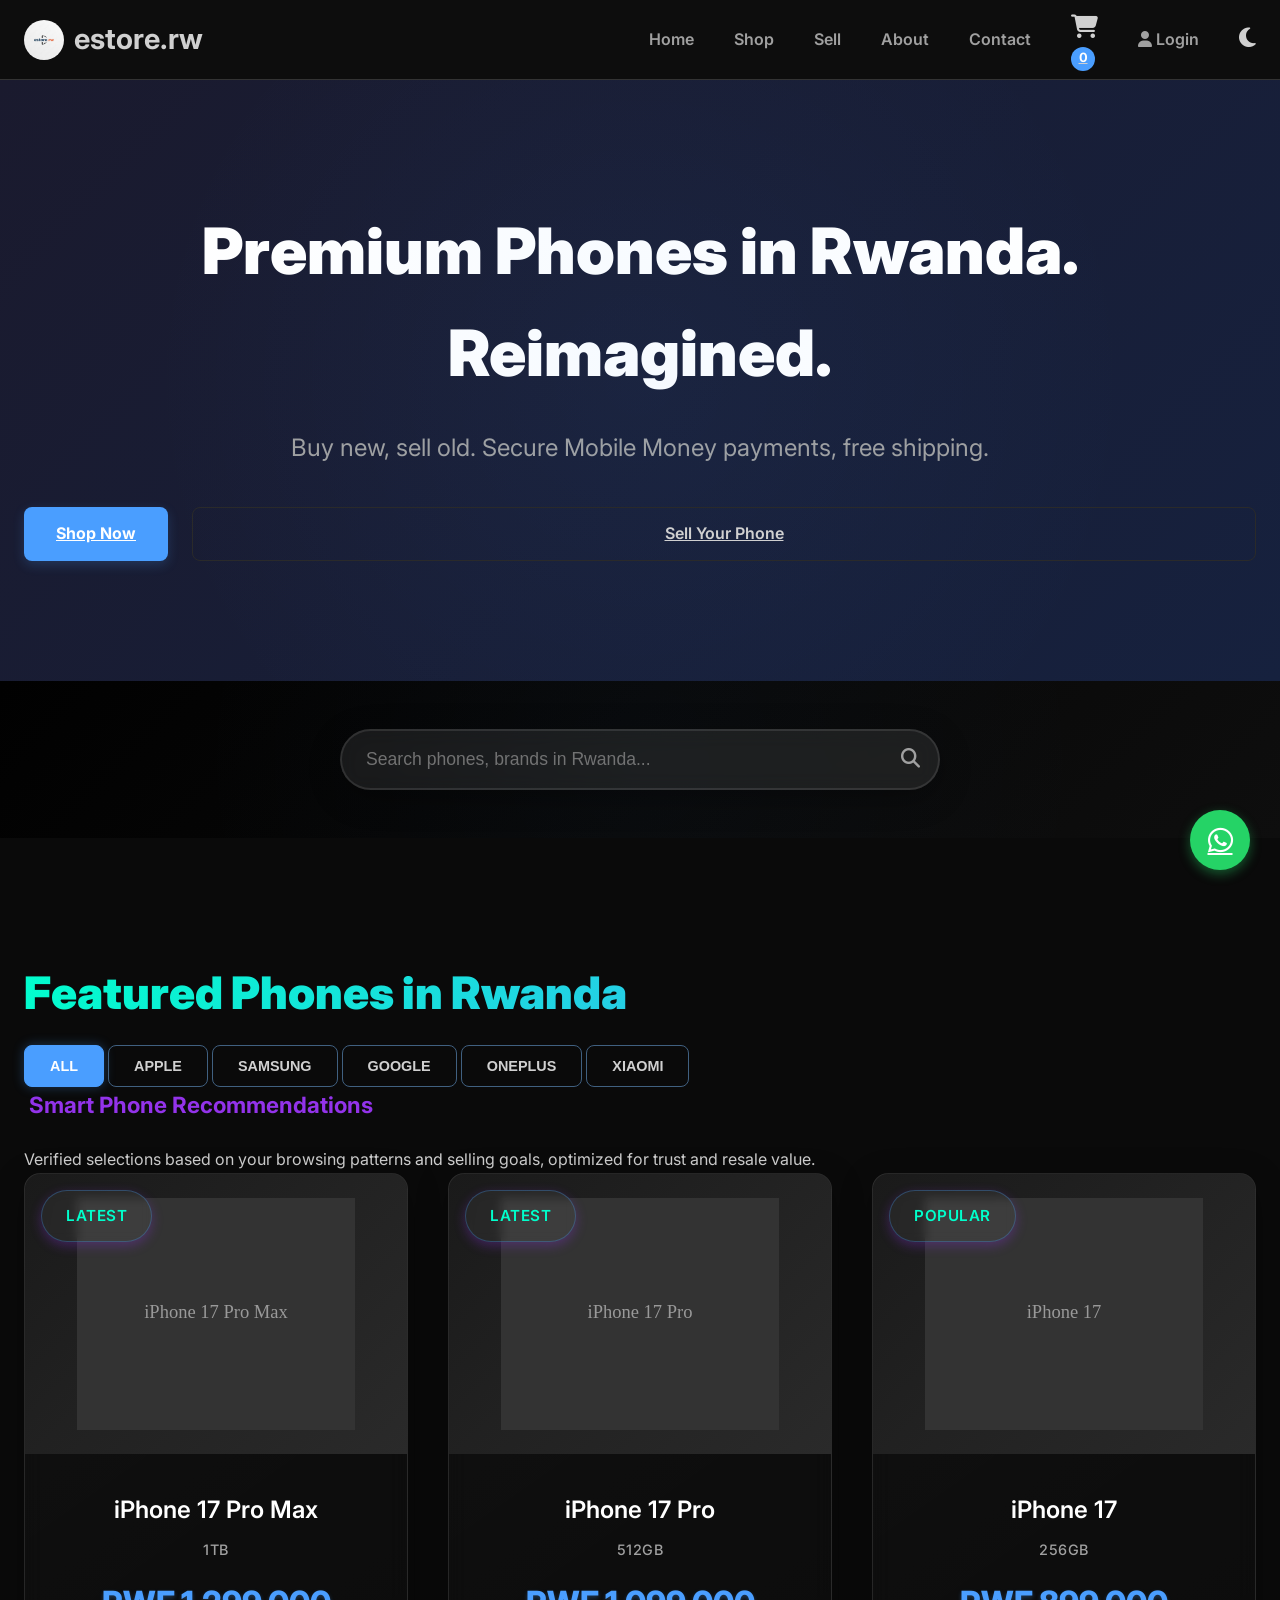
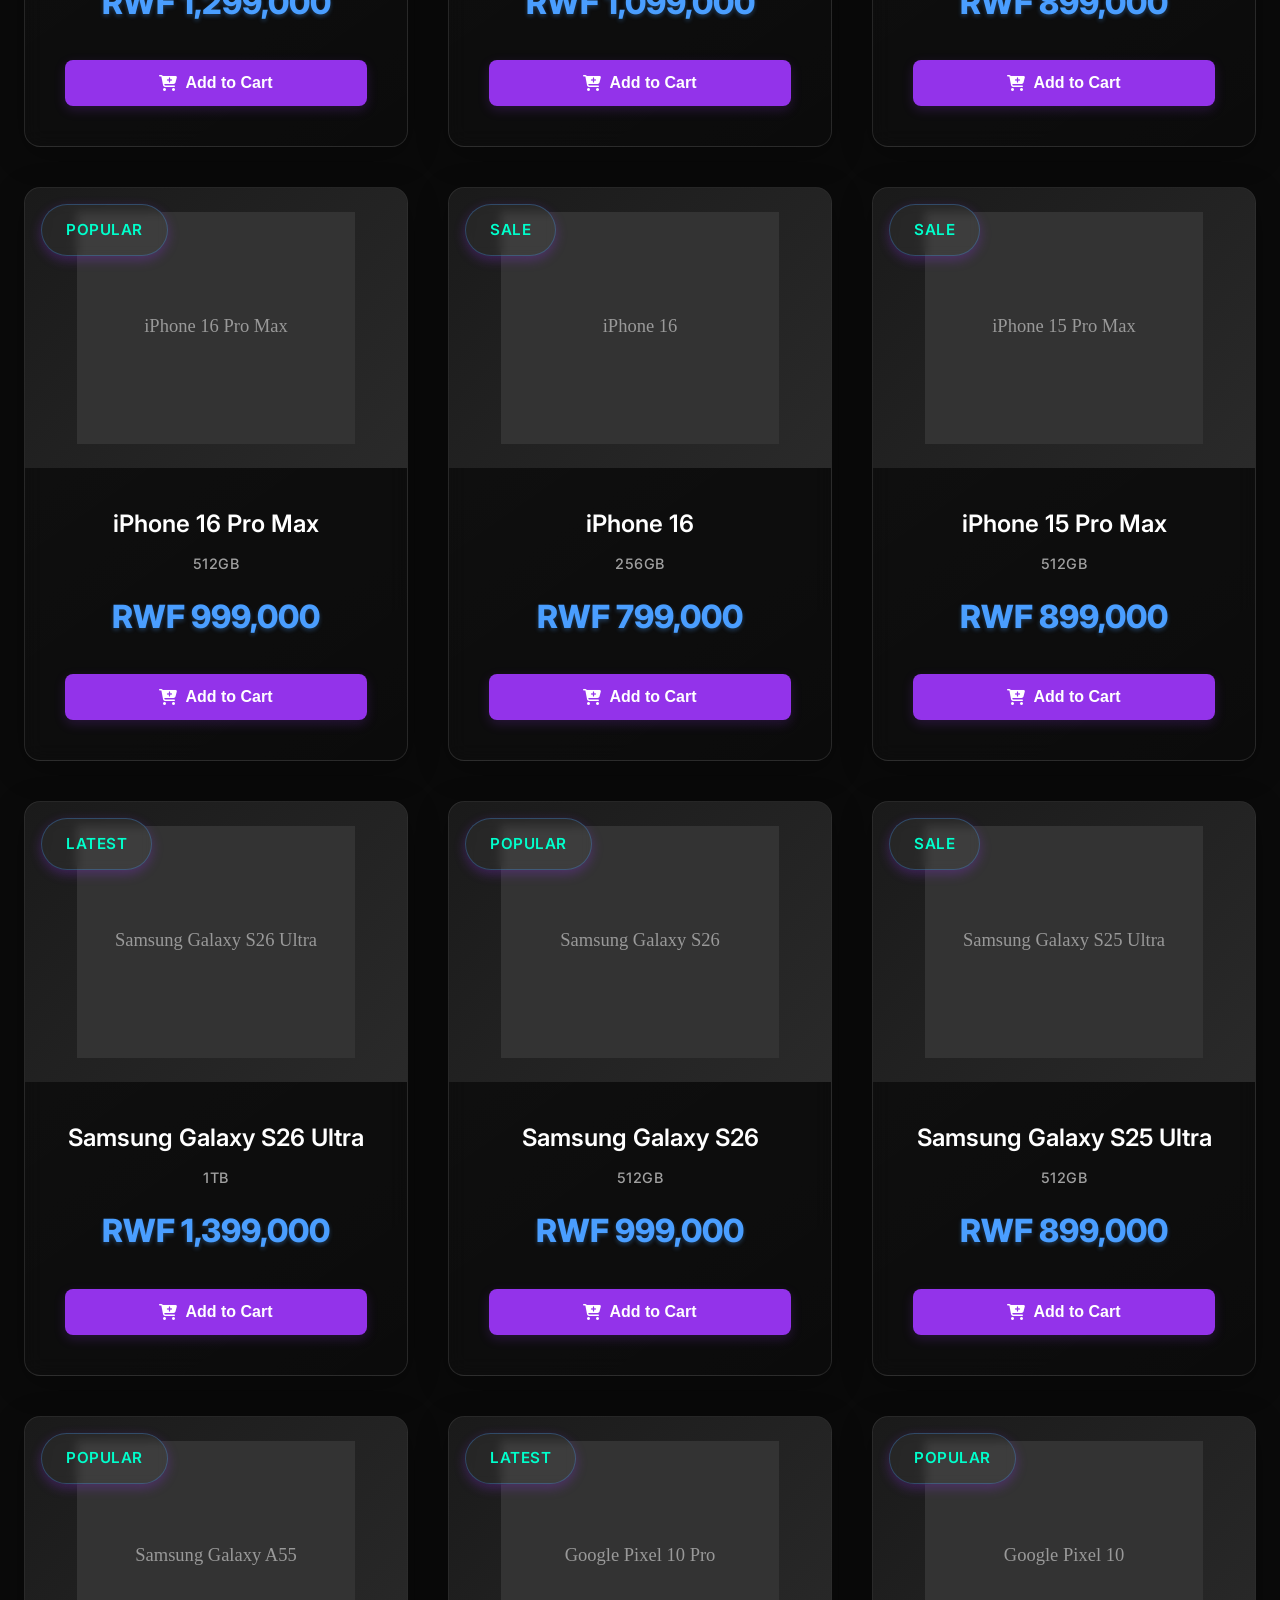
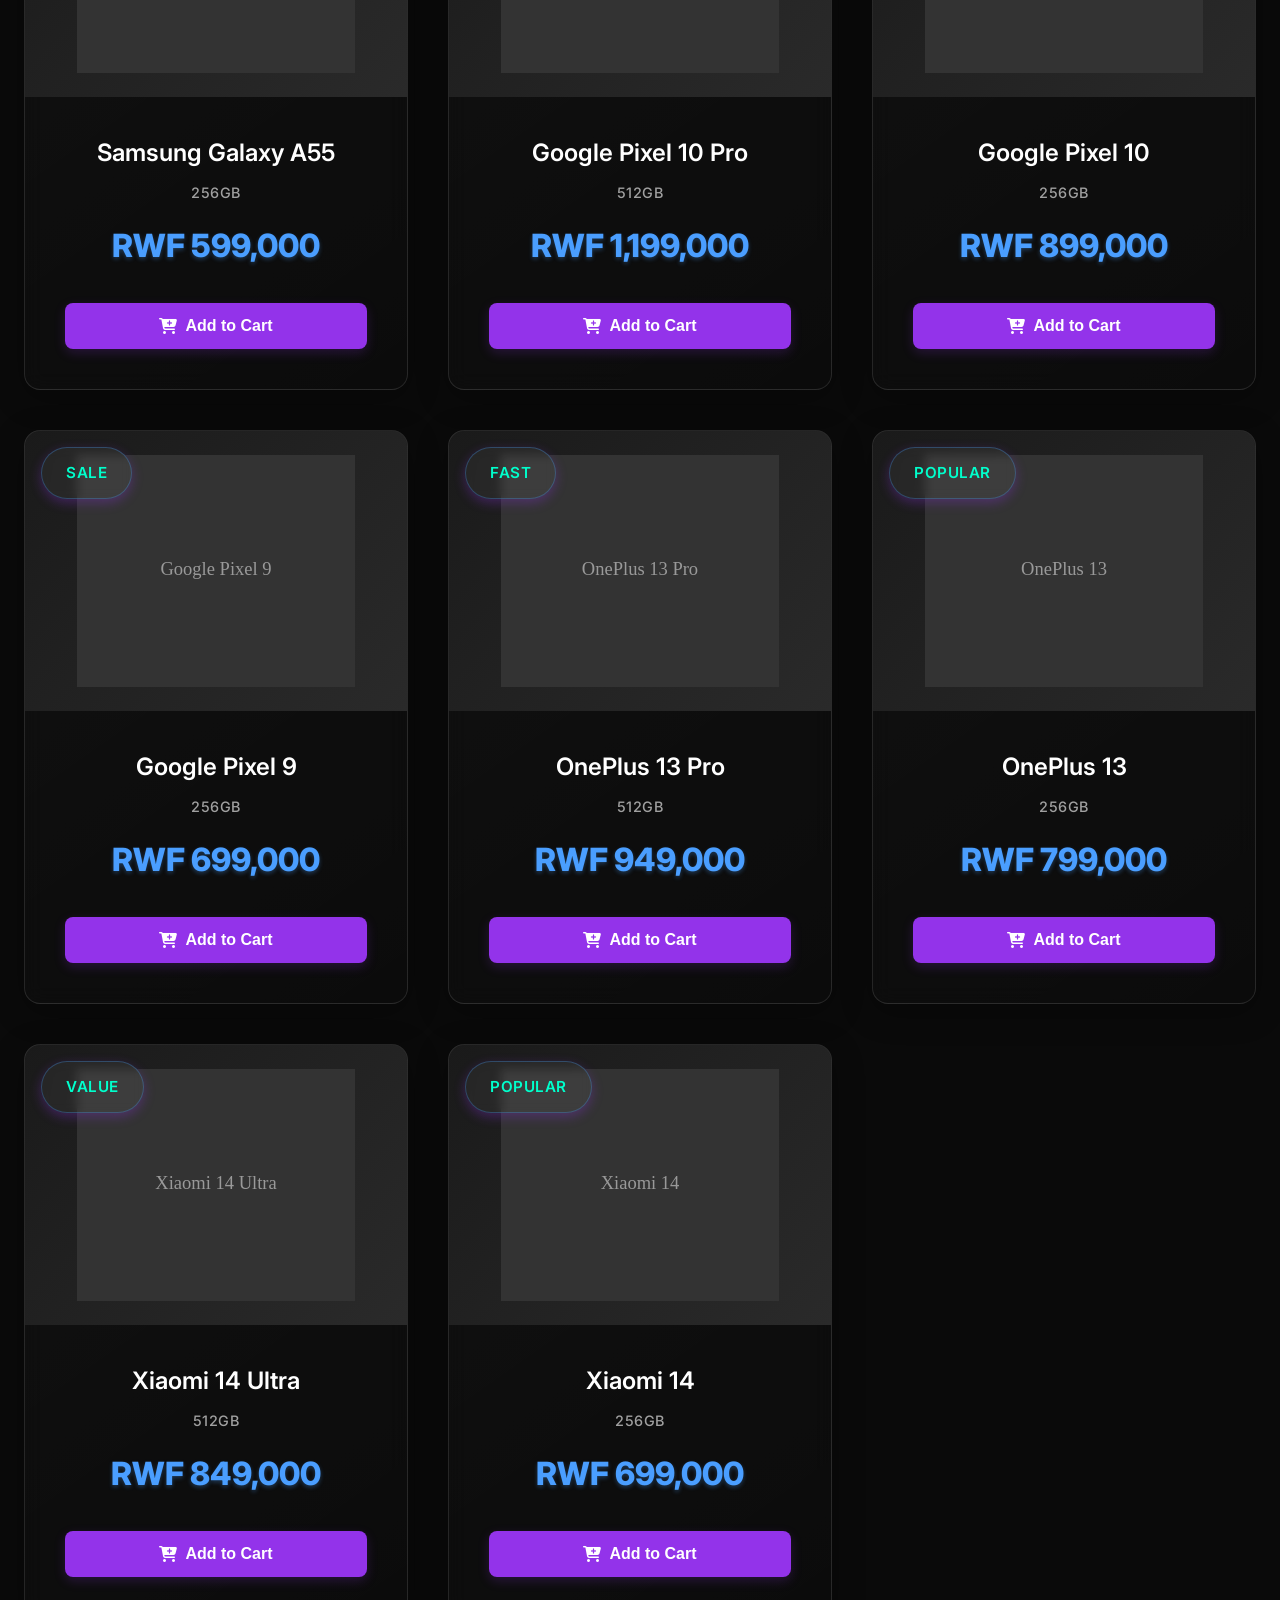
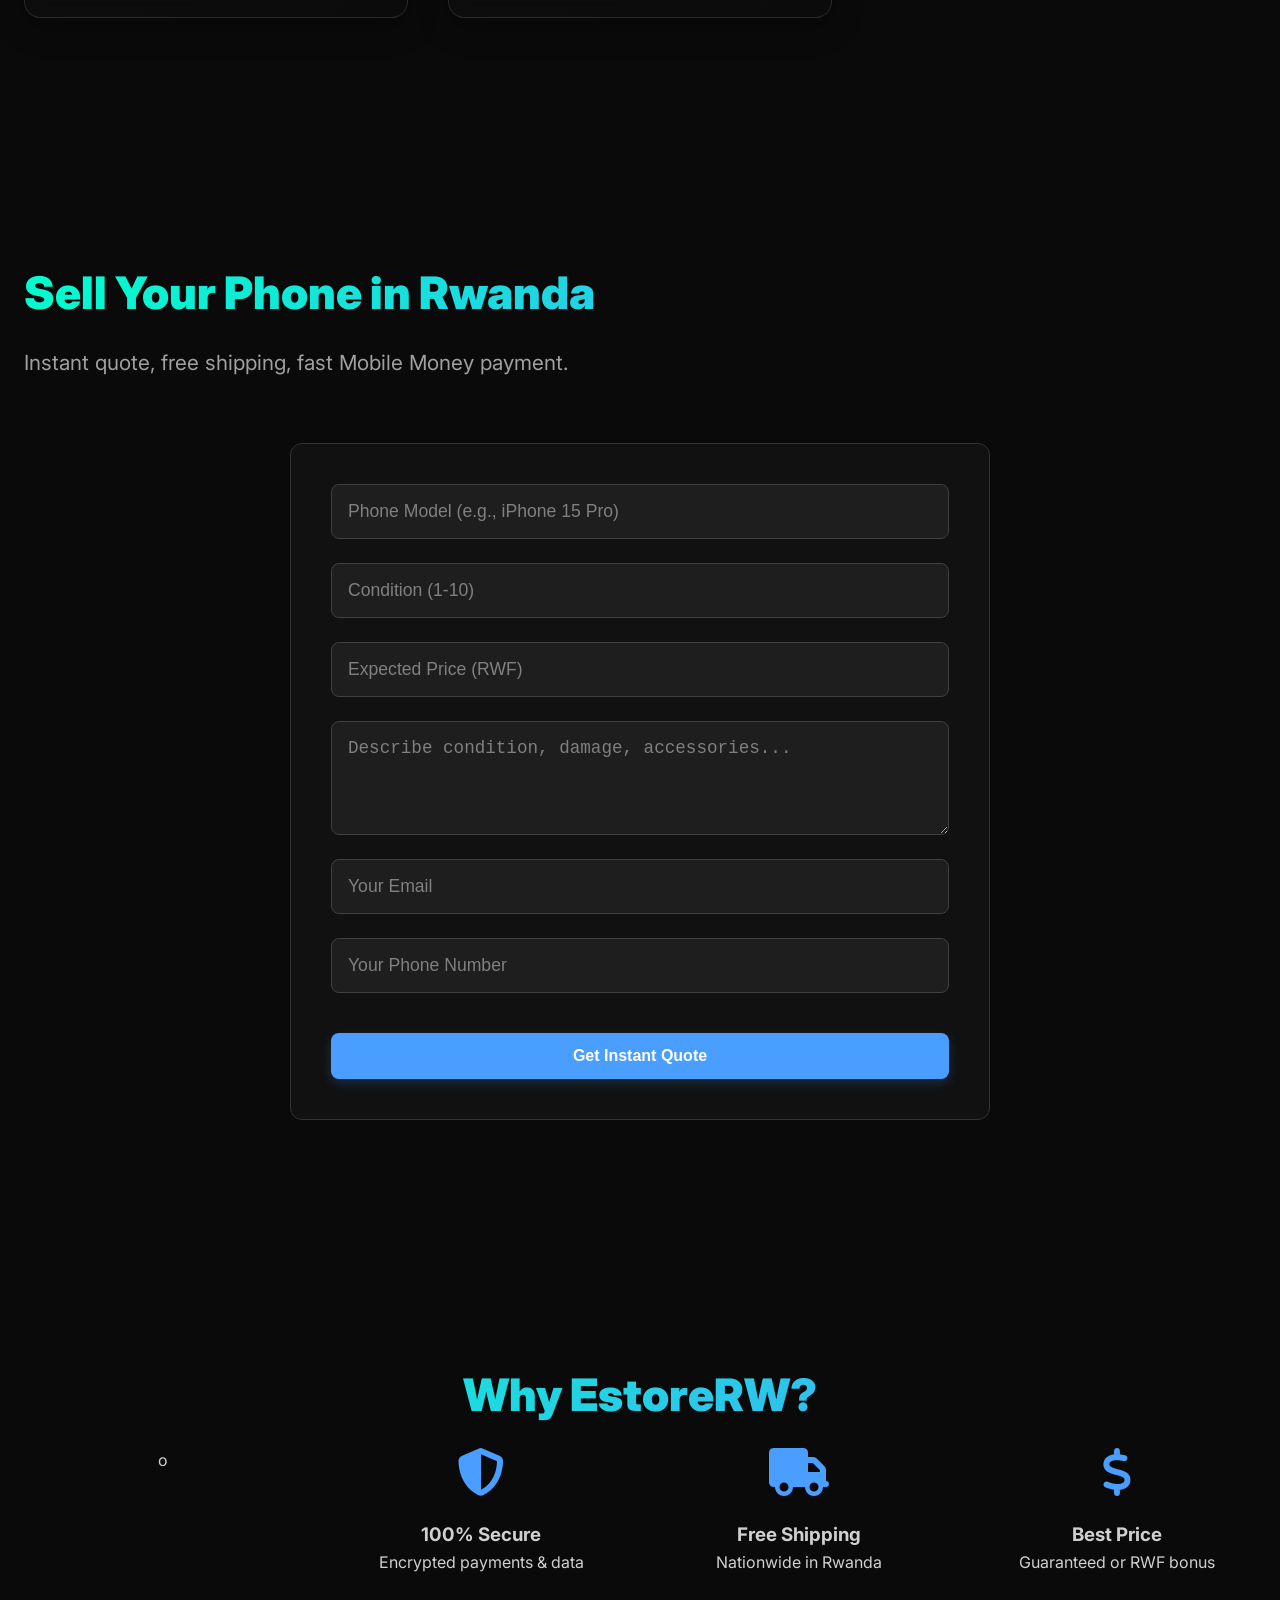
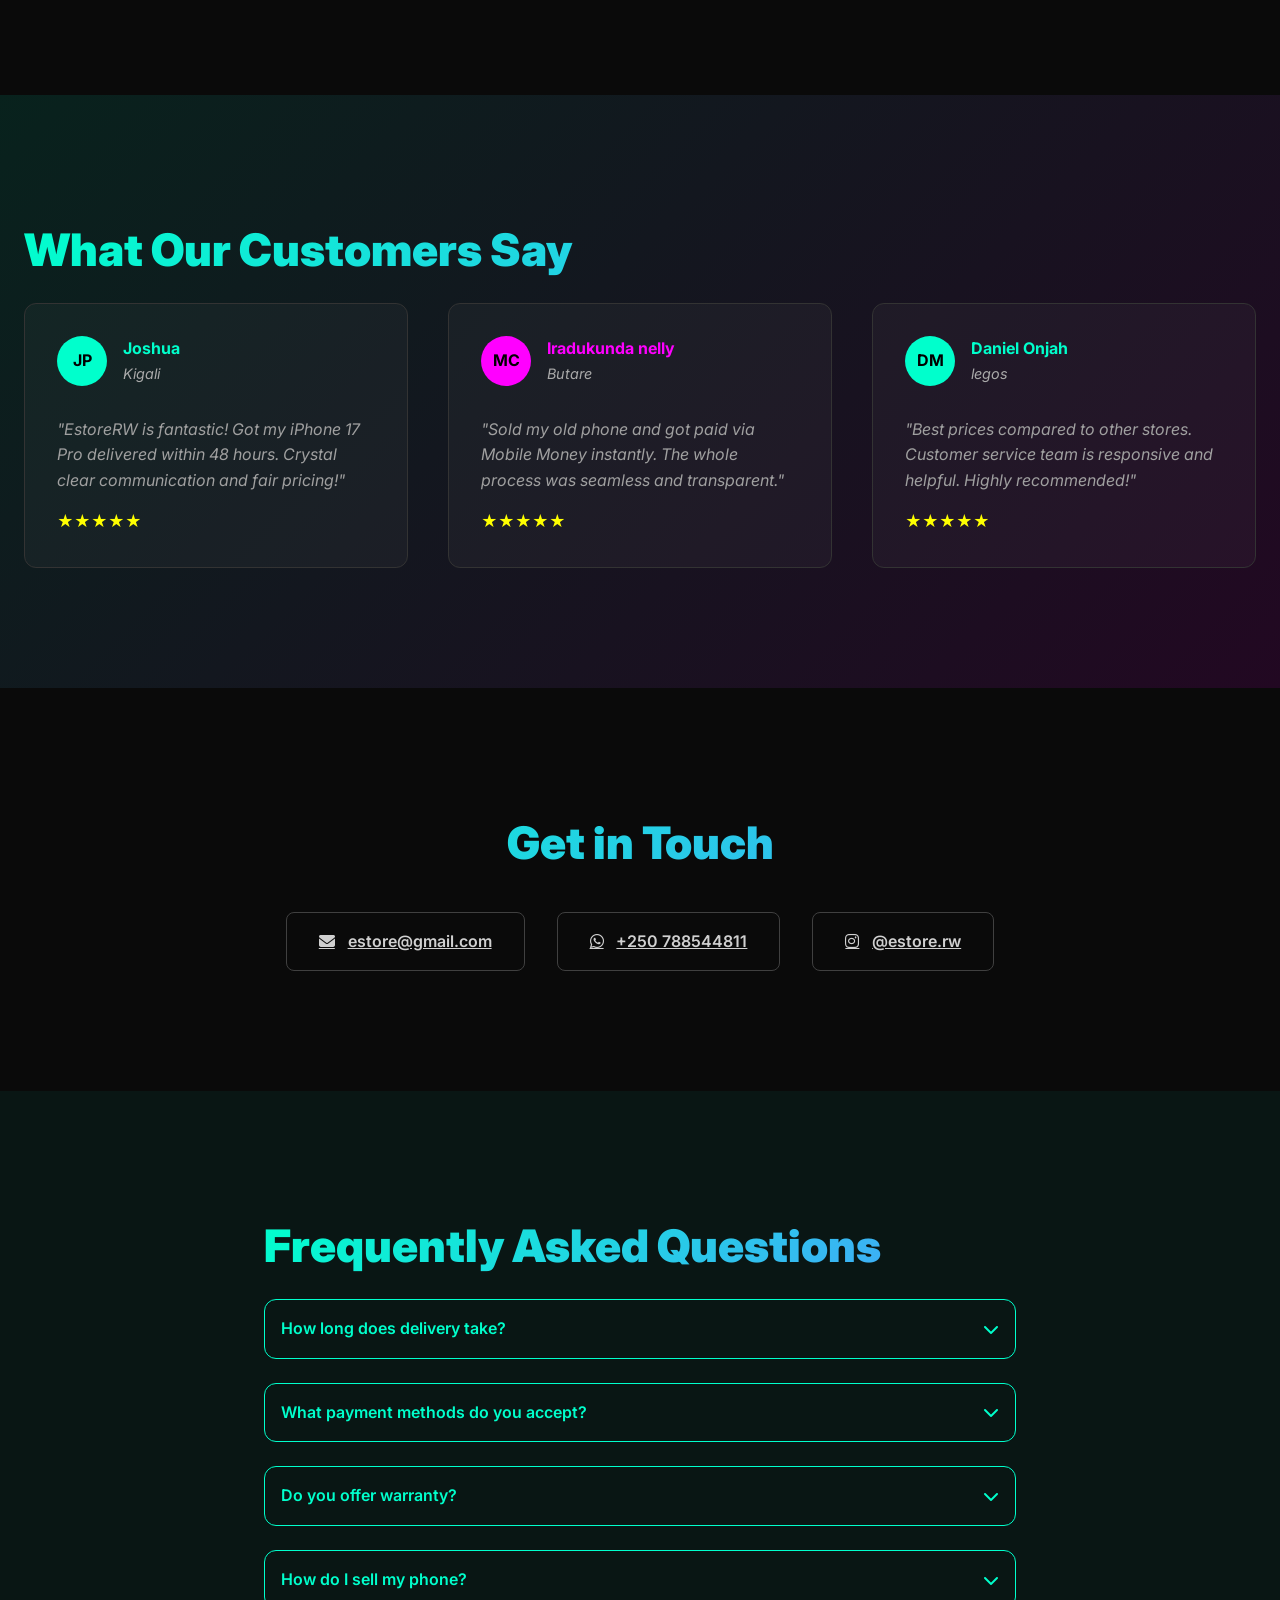
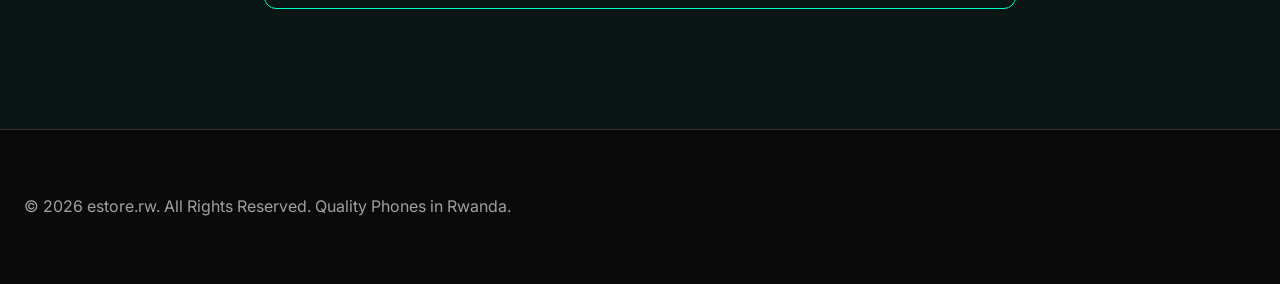
==== commit ebe46b02: "Fix image paths and 404 errors" ====
--- a/index.html
+++ b/index.html
@@ -16,13 +16,16 @@
   <link rel="stylesheet" href="https://cdnjs.cloudflare.com/ajax/libs/font-awesome/6.5.0/css/all.min.css"/>
   <link rel="stylesheet" href="styles-new.css"/>
   <link rel="stylesheet" href="login-checkout-styles.css"/>
-  <script async src="https://www.googletagmanager.com/gtag/js?id=UA-XXXXXXX-X"></script> <!-- Add your GA tracking ID -->
-  <script>
-    window.dataLayer = window.dataLayer || [];
-    function gtag(){dataLayer.push(arguments);}
-    gtag('js', new Date());
-    gtag('config', 'UA-XXXXXXX-X');
-  </script>
+  <!-- Google tag (gtag.js) -->
+<script async src="https://www.googletagmanager.com/gtag/js?id=G-HEV1ZY4G5F"></script>
+
+<script>
+  window.dataLayer = window.dataLayer || [];
+  function gtag(){dataLayer.push(arguments);}
+  gtag('js', new Date());
+
+  gtag('config', 'G-HEV1ZY4G5F');
+</script>
 </head>
 <body>
 
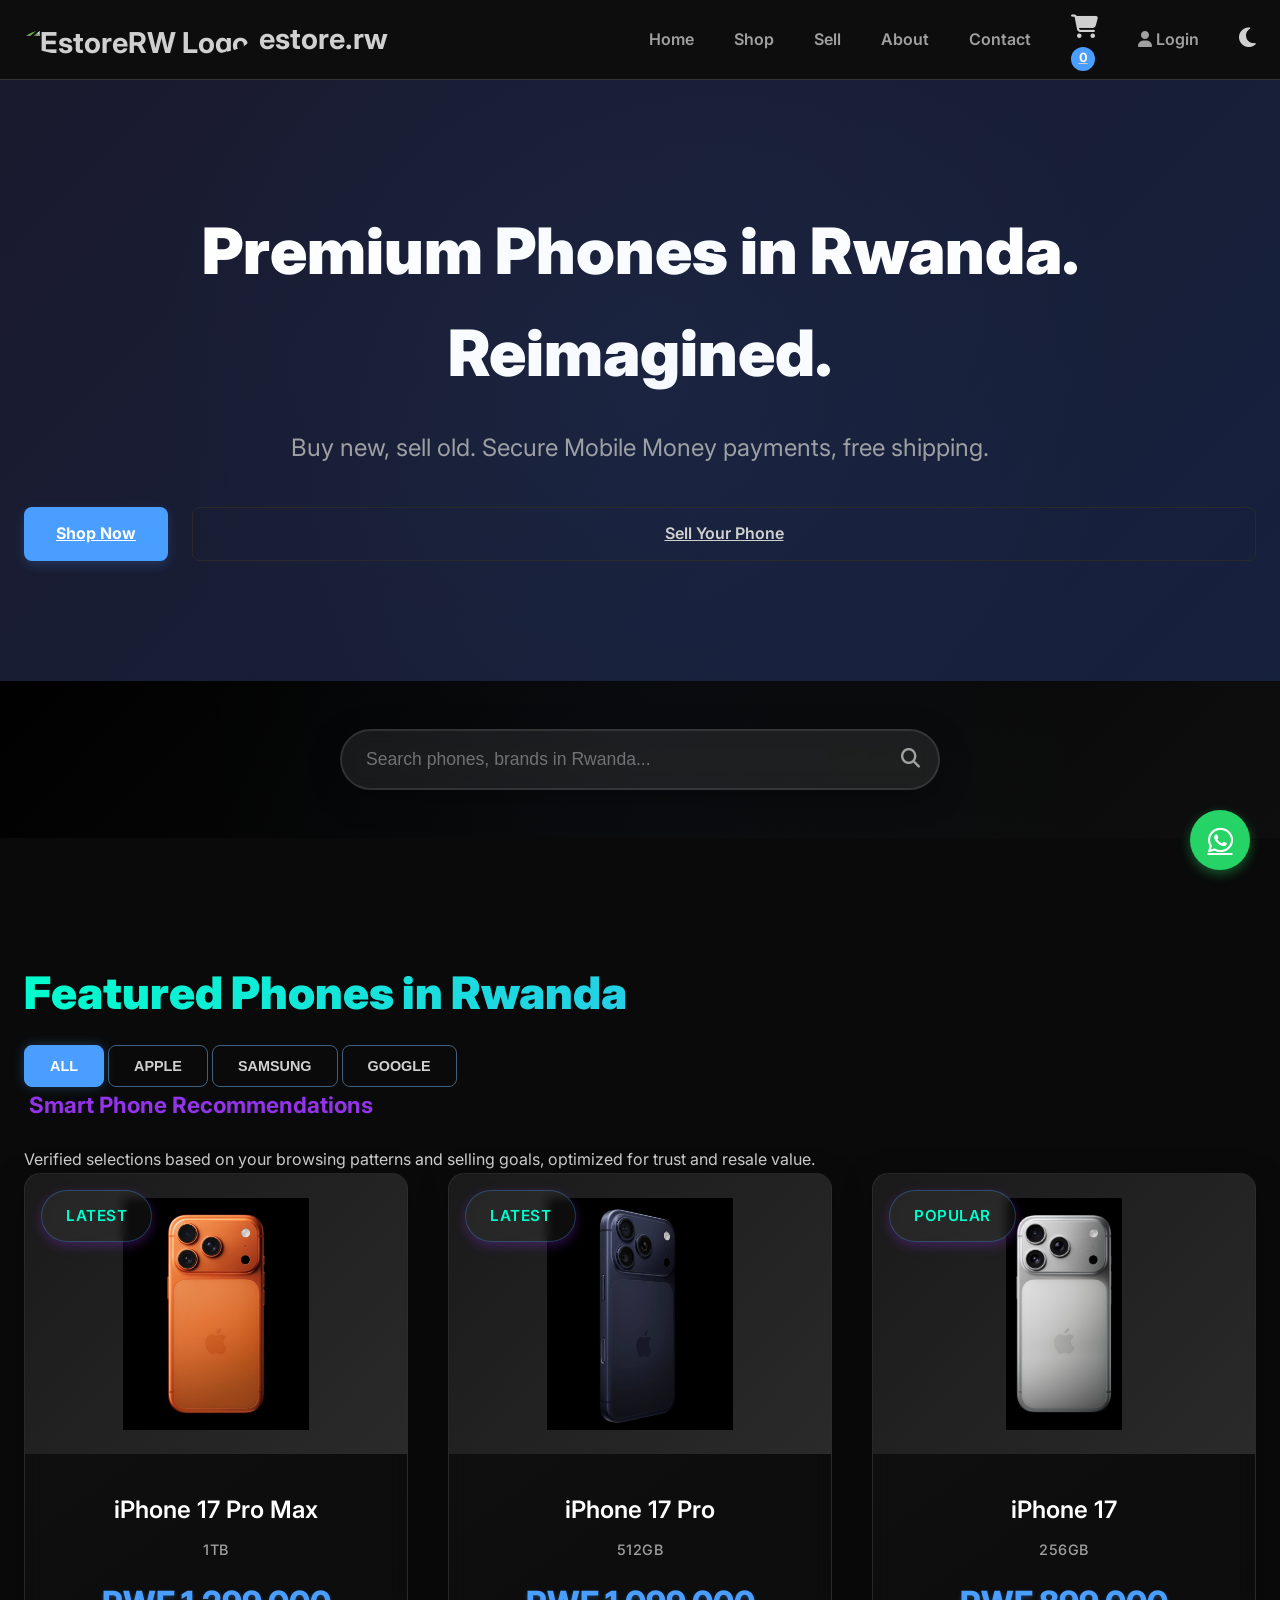
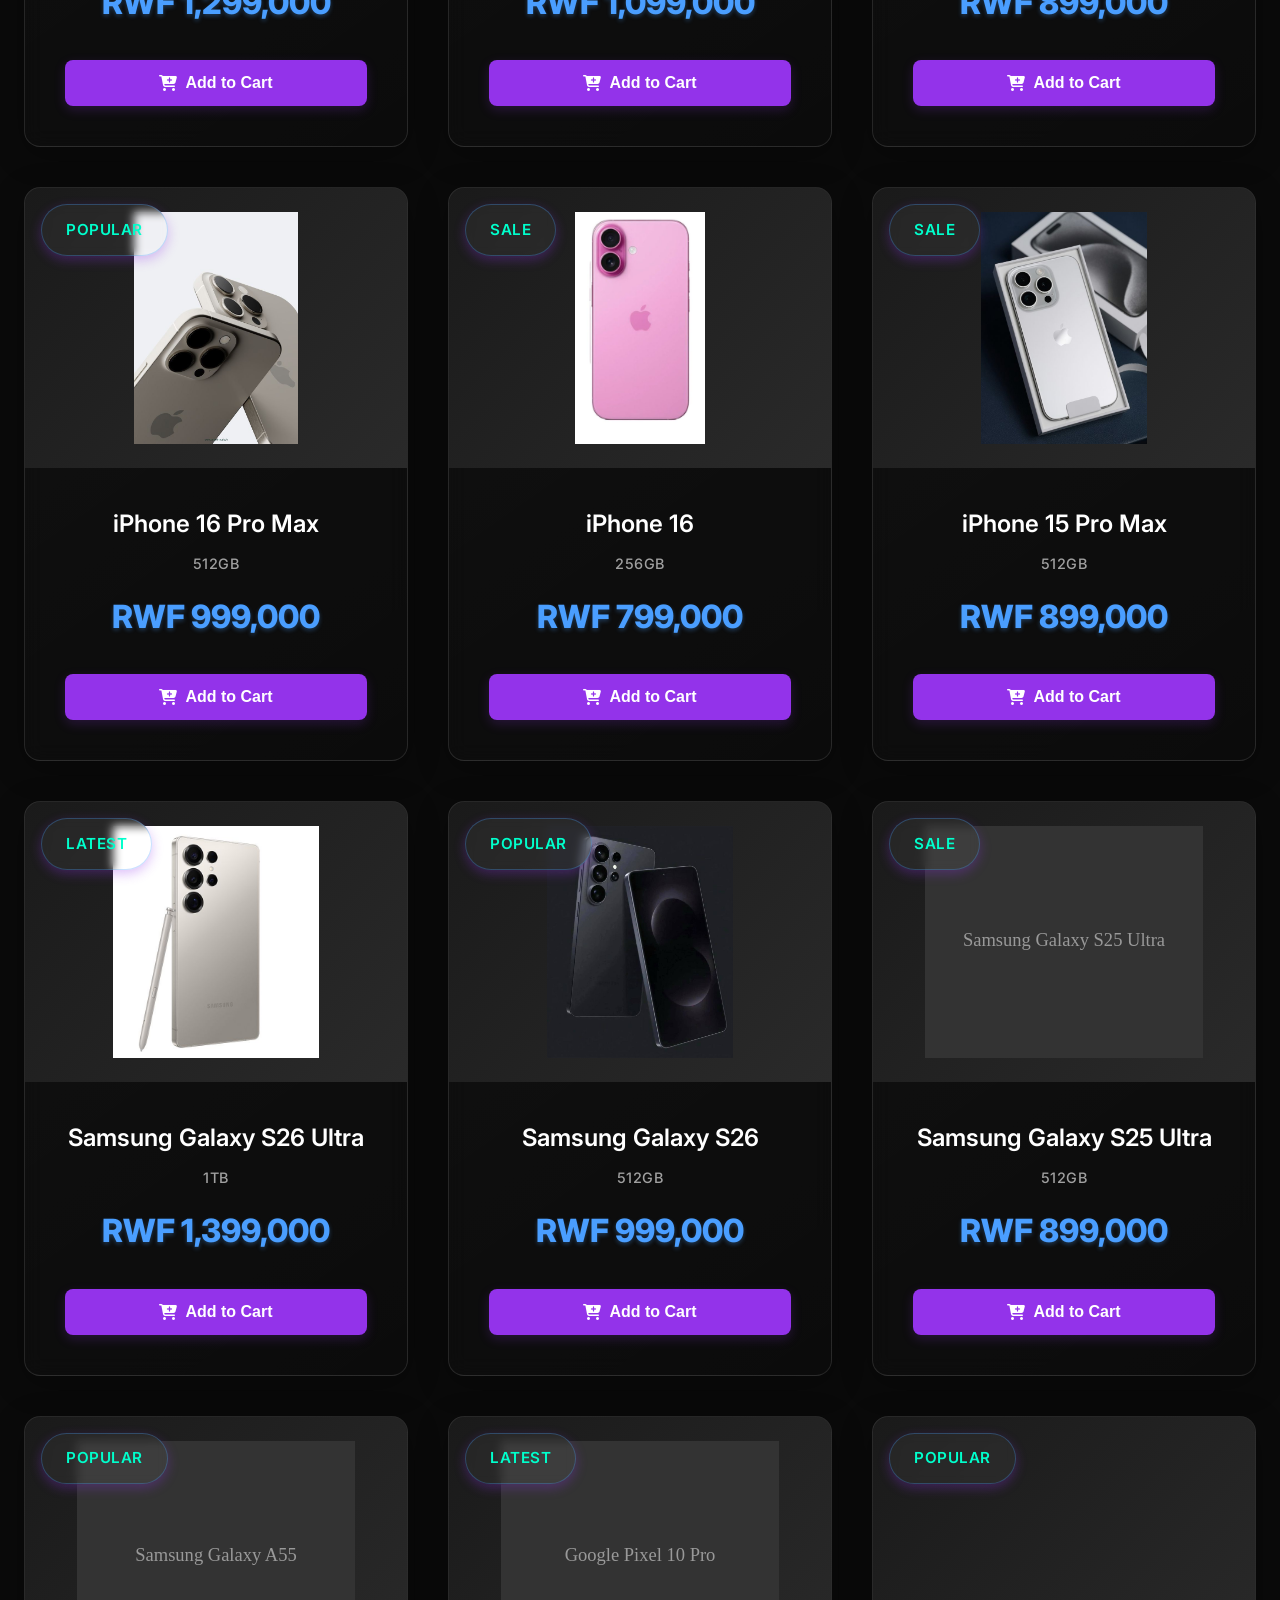
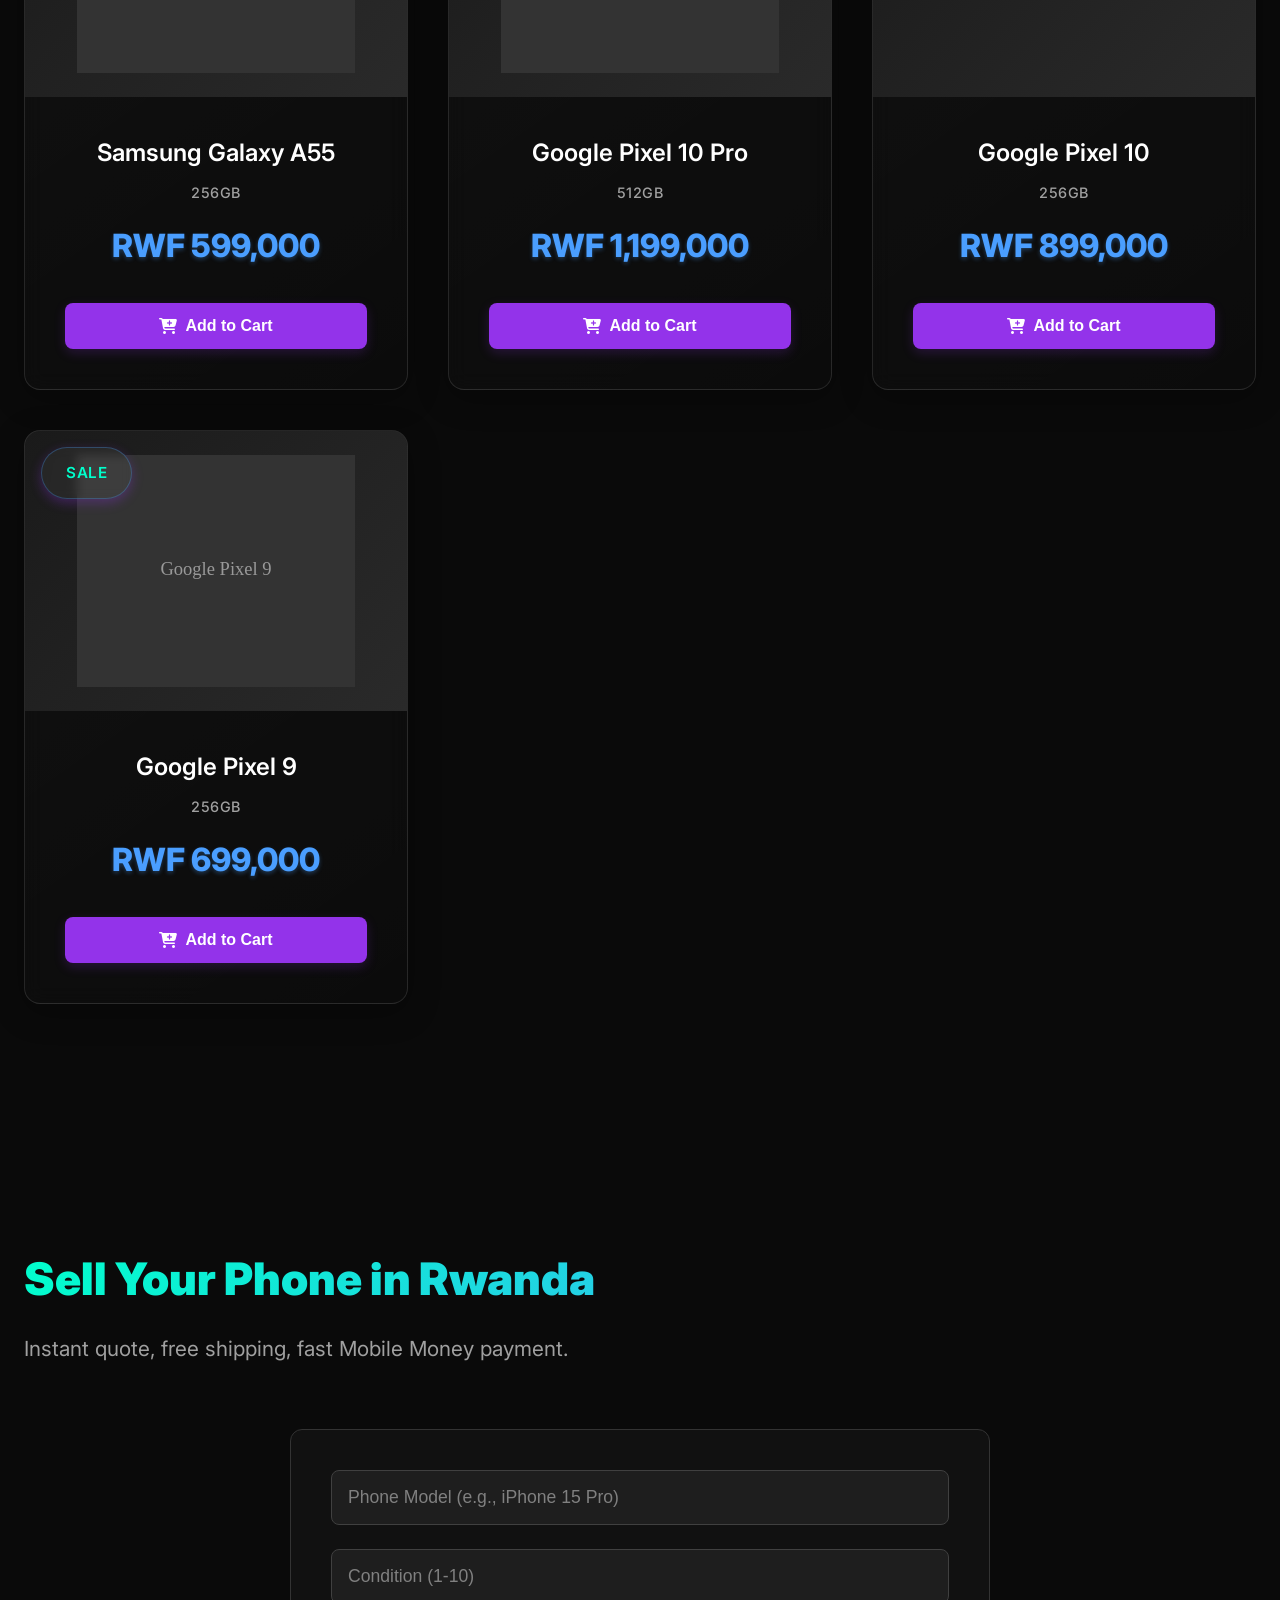
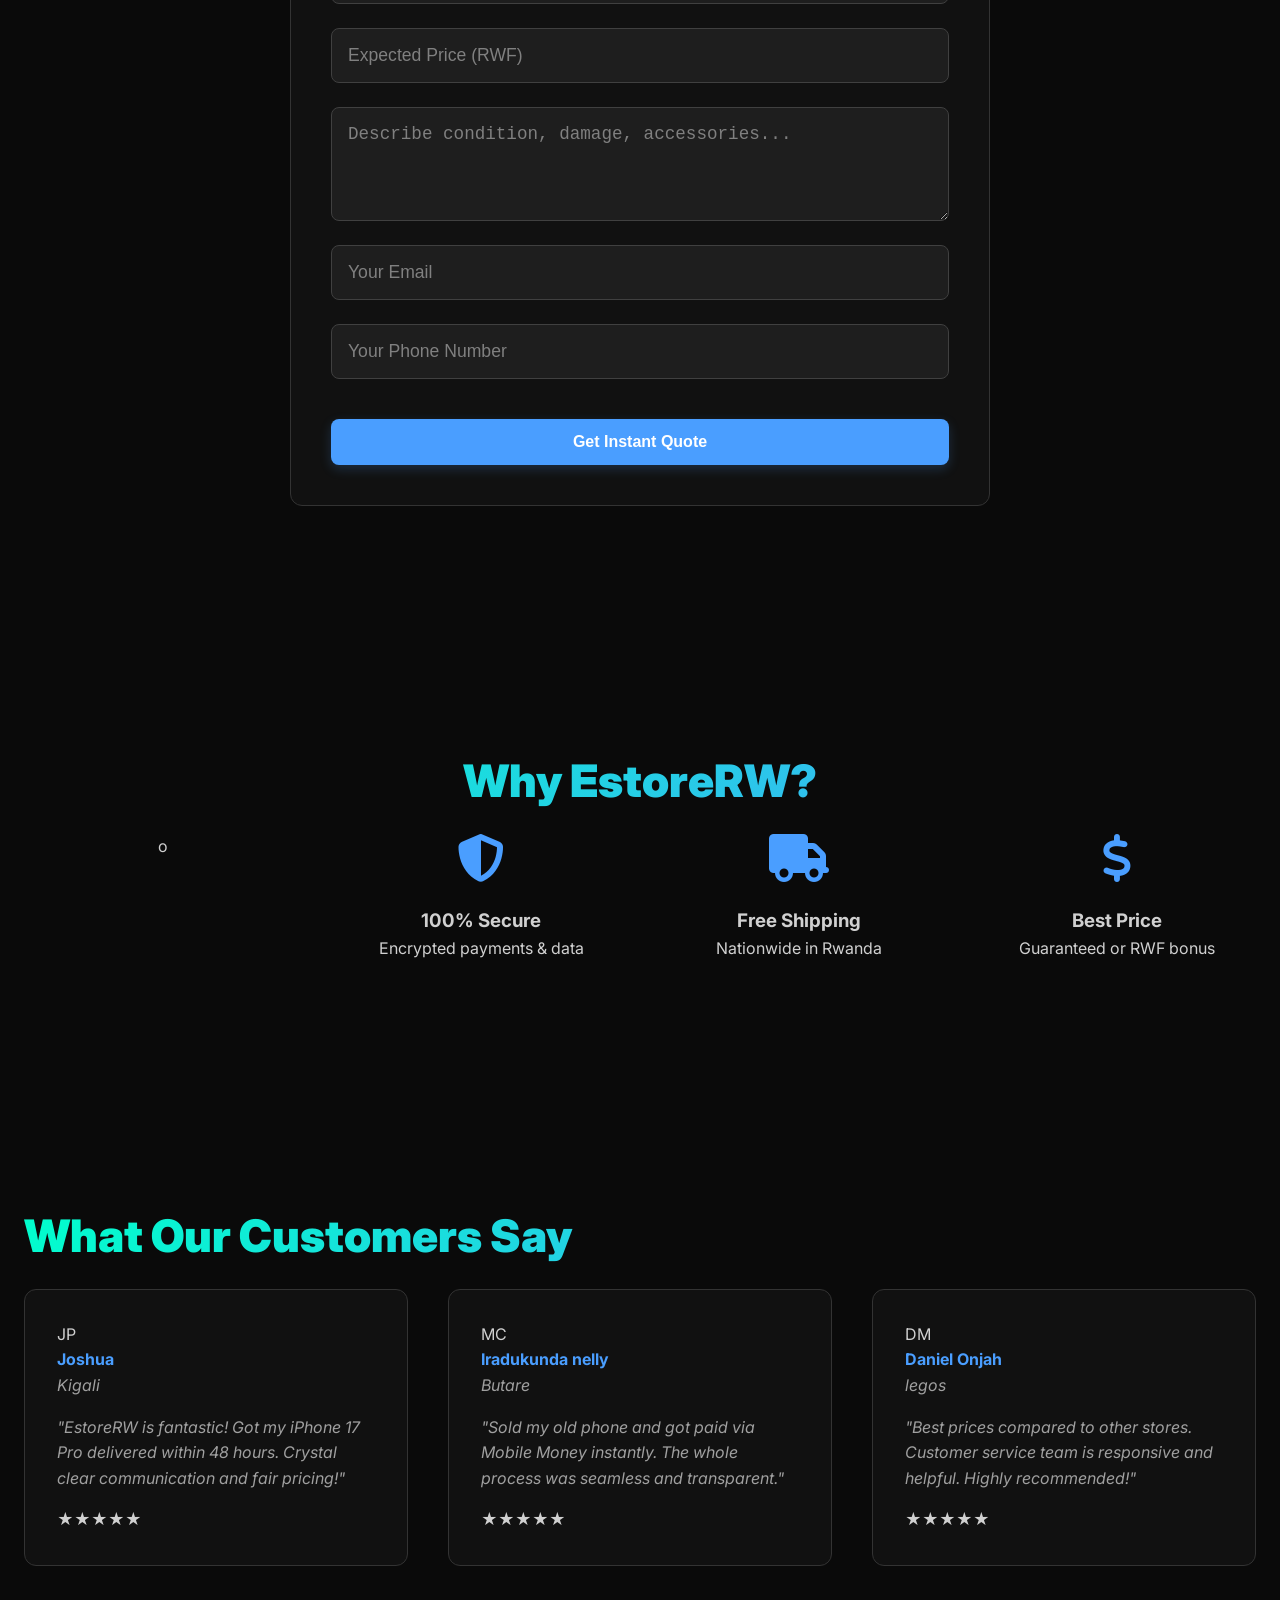
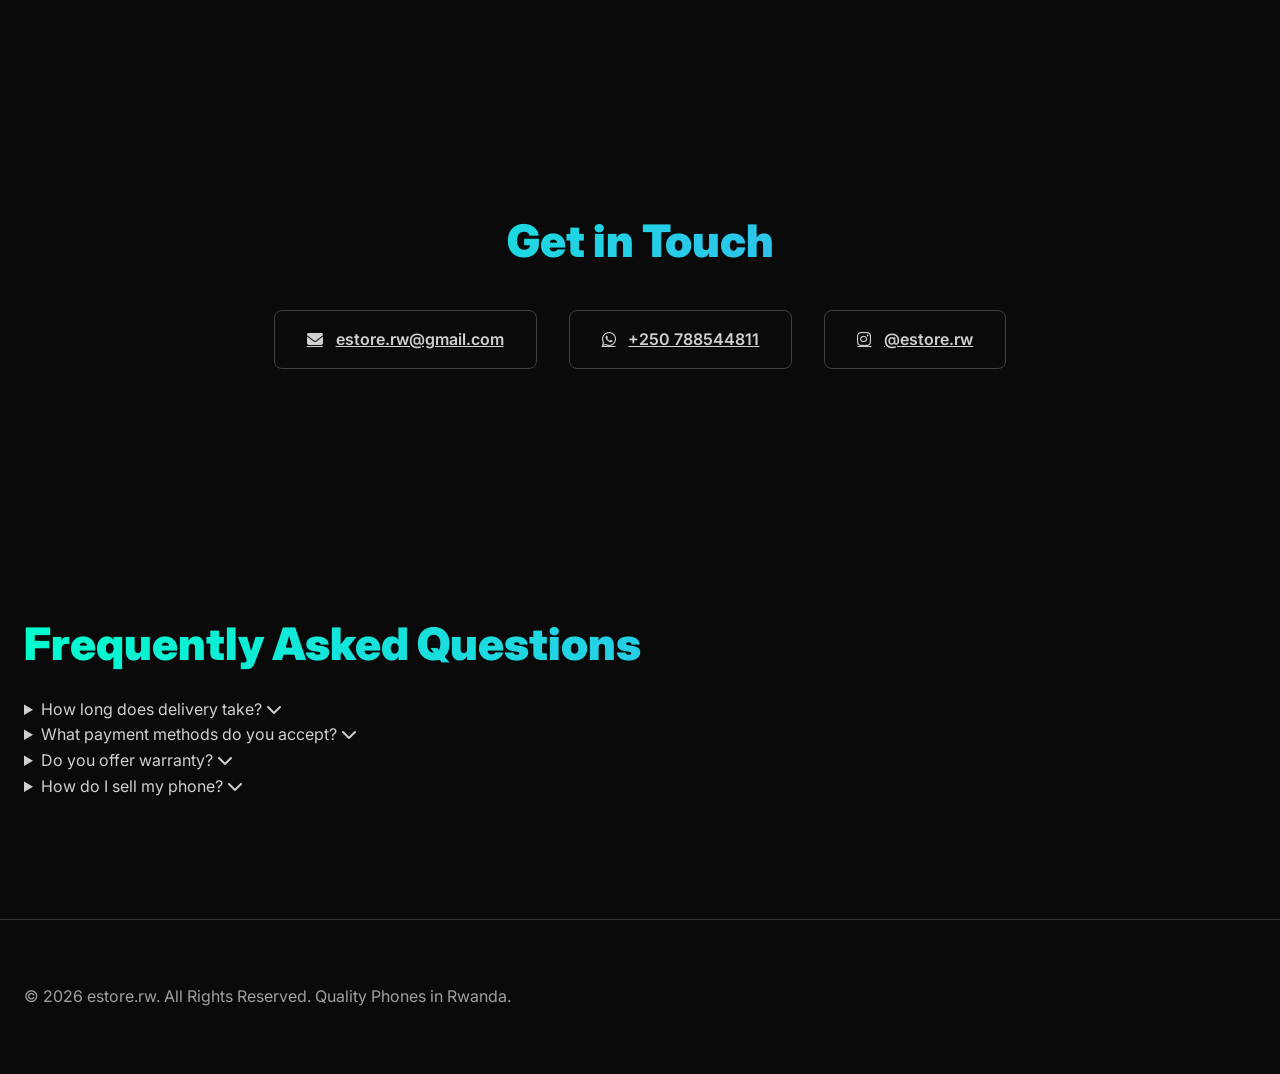
==== commit d97750b9: "Fix paths and  errors" ====
--- a/index.html
+++ b/index.html
@@ -45,9 +45,9 @@
           <span id="cart-count">0</span>
         </a>
         <a href="#" id="login-btn" class="nav-link"><i class="fas fa-user"></i> Login</a>
-        <button id="dark-mode-toggle" class="icon-btn"><i class="fas fa-moon"></i></button>
+        <button id="dark-mode-toggle" class="icon-btn" title="Toggle dark mode"><i class="fas fa-moon"></i></button>
       </nav>
-      <button class="menu-toggle" id="menu-toggle"><i class="fas fa-bars"></i></button>
+      <button class="menu-toggle" id="menu-toggle" title="Open menu"><i class="fas fa-bars"></i></button>
     </div>
   </header>
 
@@ -116,50 +116,50 @@
   </section>
 
   <!-- TESTIMONIALS -->
-  <section class="section" style="background: linear-gradient(135deg, rgba(0,255,204,0.1) 0%, rgba(255,0,255,0.1) 100%);">
+  <section class="section testimonials-section">
     <div class="container">
       <h2 class="section-title">What Our Customers Say</h2>
       <div class="testimonials-grid">
         <article class="testimonial" role="article">
-          <div style="display: flex; gap: 1rem; margin-bottom: 1rem;">
-            <div style="width: 50px; height: 50px; border-radius: 50%; background: #00ffcc; display: flex; align-items: center; justify-content: center; color: #000; font-weight: bold;">JP</div>
+          <div class="testimonial-author-row">
+            <div class="testimonial-avatar accent-green">JP</div>
             <div>
-              <h4 style="color: #00ffcc;">Joshua</h4>
-              <p style="font-size: 0.9rem; color: #aaa;">Kigali</p>
-            </div>
-          </div>
-          <p style="font-style: italic; margin-bottom: 1rem; line-height: 1.6;">
+              <h4 class="testimonial-author-name accent-green">Joshua</h4>
+              <p class="testimonial-author-location">Kigali</p>
+            </div>
+          </div>
+          <p class="testimonial-text">
             "EstoreRW is fantastic! Got my iPhone 17 Pro delivered within 48 hours. Crystal clear communication and fair pricing!"
           </p>
-          <div style="color: #ffff00;">★★★★★</div>
+          <div class="testimonial-rating">★★★★★</div>
         </article>
 
         <article class="testimonial" role="article">
-          <div style="display: flex; gap: 1rem; margin-bottom: 1rem;">
-            <div style="width: 50px; height: 50px; border-radius: 50%; background: #ff00ff; display: flex; align-items: center; justify-content: center; color: #000; font-weight: bold;">MC</div>
+          <div class="testimonial-author-row">
+            <div class="testimonial-avatar accent-magenta">MC</div>
             <div>
-              <h4 style="color: #ff00ff;">Iradukunda nelly</h4>
-              <p style="font-size: 0.9rem; color: #aaa;">Butare</p>
-            </div>
-          </div>
-          <p style="font-style: italic; margin-bottom: 1rem; line-height: 1.6;">
+              <h4 class="testimonial-author-name accent-magenta">Iradukunda nelly</h4>
+              <p class="testimonial-author-location">Butare</p>
+            </div>
+          </div>
+          <p class="testimonial-text">
             "Sold my old phone and got paid via Mobile Money instantly. The whole process was seamless and transparent."
           </p>
-          <div style="color: #ffff00;">★★★★★</div>
+          <div class="testimonial-rating">★★★★★</div>
         </article>
 
         <article class="testimonial" role="article">
-          <div style="display: flex; gap: 1rem; margin-bottom: 1rem;">
-            <div style="width: 50px; height: 50px; border-radius: 50%; background: #00ffcc; display: flex; align-items: center; justify-content: center; color: #000; font-weight: bold;">DM</div>
+          <div class="testimonial-author-row">
+            <div class="testimonial-avatar accent-green">DM</div>
             <div>
-              <h4 style="color: #00ffcc;">Daniel Onjah</h4>
-              <p style="font-size: 0.9rem; color: #aaa;">legos</p>
-            </div>
-          </div>
-          <p style="font-style: italic; margin-bottom: 1rem; line-height: 1.6;">
+              <h4 class="testimonial-author-name accent-green">Daniel Onjah</h4>
+              <p class="testimonial-author-location">legos</p>
+            </div>
+          </div>
+          <p class="testimonial-text">
             "Best prices compared to other stores. Customer service team is responsive and helpful. Highly recommended!"
           </p>
-          <div style="color: #ffff00;">★★★★★</div>
+          <div class="testimonial-rating">★★★★★</div>
         </article>
       </div>
     </div>
@@ -170,41 +170,41 @@
     <div class="container text-center">
       <h2 class="section-title">Get in Touch</h2>
       <div class="contact-links">
-        <a href="mailto:billyjoshuaishimwe@corenestconsulting.com"><i class="fas fa-envelope"></i> estore@gmail.com</a>
-        <a href="https://wa.me/250788544811" target="_blank"><i class="fab fa-whatsapp"></i> +250 788544811</a>
-        <a href="https://www.instagram.com/_.fp99?igsh=bXNsYWp1Z2tqMTky&utm_source=qr" target="_blank"><i class="fab fa-instagram"></i> @estore.rw</a>
+        <a href="mailto:billyjoshuaishimwe@corenestconsulting.com"><i class="fas fa-envelope"></i> estore.rw@gmail.com</a>
+        <a href="https://wa.me/250788544811" target="_blank" rel="noopener"><i class="fab fa-whatsapp"></i> +250 788544811</a>
+        <a href="https://www.instagram.com/_.fp99?igsh=bXNsYWp1Z2tqMTky&utm_source=qr" target="_blank" rel="noopener"><i class="fab fa-instagram"></i> @estore.rw</a>
       </div>
     </div>
   </section>
 
   <!-- FAQ SECTION -->
-  <section class="section" style="background: rgba(0,255,204,0.05);">
-    <div class="container" style="max-width: 800px;">
+  <section class="section faq-section">
+    <div class="container faq-container">
       <h2 class="section-title">Frequently Asked Questions</h2>
-      <div style="display: grid; gap: 1.5rem;">
-        <details style="padding: 1rem; border: 1px solid #00ffcc; border-radius: 12px; cursor: pointer;">
-          <summary style="font-weight: 600; color: #00ffcc; display: flex; justify-content: space-between; align-items: center;">
+      <div class="faq-grid">
+        <details class="faq-card">
+          <summary class="faq-summary">
             How long does delivery take? <i class="fas fa-chevron-down"></i>
           </summary>
-          <p style="margin-top: 1rem; color: #cccccc;">Standard delivery within Kigali takes 24-48 hours. Other provinces take 3-5 business days.</p>
+          <p class="faq-answer">Standard delivery within Kigali takes 24-48 hours. Other provinces take 3-5 business days.</p>
         </details>
-        <details style="padding: 1rem; border: 1px solid #00ffcc; border-radius: 12px; cursor: pointer;">
-          <summary style="font-weight: 600; color: #00ffcc; display: flex; justify-content: space-between; align-items: center;">
+        <details class="faq-card">
+          <summary class="faq-summary">
             What payment methods do you accept? <i class="fas fa-chevron-down"></i>
           </summary>
-          <p style="margin-top: 1rem; color: #cccccc;">We accept Mobile Money (MTN, Airtel), Bank transfers, and Cash on Delivery.</p>
+          <p class="faq-answer">We accept Mobile Money (MTN, Airtel), Bank transfers, and Cash on Delivery.</p>
         </details>
-        <details style="padding: 1rem; border: 1px solid #00ffcc; border-radius: 12px; cursor: pointer;">
-          <summary style="font-weight: 600; color: #00ffcc; display: flex; justify-content: space-between; align-items: center;">
+        <details class="faq-card">
+          <summary class="faq-summary">
             Do you offer warranty? <i class="fas fa-chevron-down"></i>
           </summary>
-          <p style="margin-top: 1rem; color: #cccccc;">All phones come with a 30-day money-back guarantee. Extended warranties available.</p>
+          <p class="faq-answer">All phones come with a 30-day money-back guarantee. Extended warranties available.</p>
         </details>
-        <details style="padding: 1rem; border: 1px solid #00ffcc; border-radius: 12px; cursor: pointer;">
-          <summary style="font-weight: 600; color: #00ffcc; display: flex; justify-content: space-between; align-items: center;">
+        <details class="faq-card">
+          <summary class="faq-summary">
             How do I sell my phone? <i class="fas fa-chevron-down"></i>
           </summary>
-          <p style="margin-top: 1rem; color: #cccccc;">Fill out the "Sell Your Phone" form with your phone's details. We'll give you an instant quote. If you accept, we handle pickup and payment.</p>
+          <p class="faq-answer">Fill out the "Sell Your Phone" form with your phone's details. We'll give you an instant quote. If you accept, we handle pickup and payment.</p>
         </details>
       </div>
     </div>
@@ -247,7 +247,7 @@
               <span>Shipping:</span>
               <span>RWF <span id="shipping">0.00</span></span>
             </div>
-            <div class="summary-row discount" id="discount-row" style="display: none;">
+            <div class="summary-row discount" id="discount-row">
               <span>Discount:</span>
               <span>-RWF <span id="discount-amount">0.00</span></span>
             </div>
@@ -733,57 +733,57 @@
 
   <!-- ADMIN DASHBOARD MODAL -->
   <div id="admin-modal" class="modal">
-    <div class="modal-content" style="max-width: 900px; max-height: 90vh; overflow-y: auto;">
+    <div class="modal-content admin-modal-content">
       <span class="close">&times;</span>
       <h2><i class="fas fa-cog"></i> Admin Dashboard</h2>
       
-      <div class="admin-info" style="display: grid; grid-template-columns: repeat(auto-fit, minmax(150px, 1fr)); gap: 1rem; margin-bottom: 2rem;">
-        <div class="admin-stat" style="padding: 1.5rem; background: rgba(74, 158, 255, 0.1); border-radius: 12px; text-align: center;">
-          <div class="admin-stat-value" id="admin-products" style="font-size: 2rem; color: #4a9eff; font-weight: bold;">16</div>
-          <div class="admin-stat-label" style="color: #a0a0a0; margin-top: 0.5rem;">Total Products</div>
-        </div>
-        <div class="admin-stat" style="padding: 1.5rem; background: rgba(74, 158, 255, 0.1); border-radius: 12px; text-align: center;">
-          <div class="admin-stat-value" id="admin-cart-count" style="font-size: 2rem; color: #4a9eff; font-weight: bold;">0</div>
-          <div class="admin-stat-label" style="color: #a0a0a0; margin-top: 0.5rem;">Items in Cart</div>
-        </div>
-        <div class="admin-stat" style="padding: 1.5rem; background: rgba(74, 158, 255, 0.1); border-radius: 12px; text-align: center;">
-          <div class="admin-stat-value" id="admin-users" style="font-size: 2rem; color: #4a9eff; font-weight: bold;">1</div>
-          <div class="admin-stat-label" style="color: #a0a0a0; margin-top: 0.5rem;">Registered Users</div>
-        </div>
-        <div class="admin-stat" style="padding: 1.5rem; background: rgba(74, 158, 255, 0.1); border-radius: 12px; text-align: center;">
-          <div class="admin-stat-value" id="admin-brands" style="font-size: 2rem; color: #4a9eff; font-weight: bold;">5</div>
-          <div class="admin-stat-label" style="color: #a0a0a0; margin-top: 0.5rem;">Active Brands</div>
-        </div>
-      </div>
-
-      <div class="admin-status" style="background: rgba(255, 255, 255, 0.05); padding: 1.5rem; border-radius: 12px; margin-bottom: 2rem;">
-        <h4 style="color: #d0d0d0; margin-bottom: 1rem;"><i class="fas fa-chart-line"></i> System Status</h4>
-        <div class="admin-status-item" style="display: flex; justify-content: space-between; padding: 0.5rem 0; border-bottom: 1px solid #2a2a2a;">
-          <span style="color: #a0a0a0;">Server Status:</span>
-          <span style="color: #00ffcc; font-weight: 600;">✓ Online</span>
-        </div>
-        <div class="admin-status-item" style="display: flex; justify-content: space-between; padding: 0.5rem 0; border-bottom: 1px solid #2a2a2a;">
-          <span style="color: #a0a0a0;">Database:</span>
-          <span style="color: #00ffcc; font-weight: 600;">✓ Connected</span>
-        </div>
-        <div class="admin-status-item" style="display: flex; justify-content: space-between; padding: 0.5rem 0; border-bottom: 1px solid #2a2a2a;">
-          <span style="color: #a0a0a0;">Estimated Revenue:</span>
-          <span style="color: #00ffcc; font-weight: 600;" id="admin-revenue">RWF 0</span>
-        </div>
-        <div class="admin-status-item" style="display: flex; justify-content: space-between; padding: 0.5rem 0;">
-          <span style="color: #a0a0a0;">Last Updated:</span>
-          <span id="admin-update-time" style="color: #00ffcc; font-weight: 600;">Just now</span>
+      <div class="admin-info">
+        <div class="admin-stat">
+          <div class="admin-stat-value" id="admin-products">16</div>
+          <div class="admin-stat-label">Total Products</div>
+        </div>
+        <div class="admin-stat">
+          <div class="admin-stat-value" id="admin-cart-count">0</div>
+          <div class="admin-stat-label">Items in Cart</div>
+        </div>
+        <div class="admin-stat">
+          <div class="admin-stat-value" id="admin-users">1</div>
+          <div class="admin-stat-label">Registered Users</div>
+        </div>
+        <div class="admin-stat">
+          <div class="admin-stat-value" id="admin-brands">5</div>
+          <div class="admin-stat-label">Active Brands</div>
+        </div>
+      </div>
+
+      <div class="admin-status">
+        <h4><i class="fas fa-chart-line"></i> System Status</h4>
+        <div class="admin-status-item">
+          <span class="admin-status-label">Server Status:</span>
+          <span class="admin-status-value">✓ Online</span>
+        </div>
+        <div class="admin-status-item">
+          <span class="admin-status-label">Database:</span>
+          <span class="admin-status-value">✓ Connected</span>
+        </div>
+        <div class="admin-status-item">
+          <span class="admin-status-label">Estimated Revenue:</span>
+          <span id="admin-revenue" class="admin-status-value">RWF 0</span>
+        </div>
+        <div class="admin-status-item">
+          <span class="admin-status-label">Last Updated:</span>
+          <span id="admin-update-time" class="admin-status-value">Just now</span>
         </div>
       </div>
 
       <!-- Add New Product Form -->
-      <div class="admin-add-product" style="background: rgba(255, 255, 255, 0.05); padding: 1.5rem; border-radius: 12px; margin-bottom: 2rem;">
-        <h4 style="color: #d0d0d0; margin-bottom: 1rem;"><i class="fas fa-plus"></i> Add New Product</h4>
-        <div class="admin-form" style="display: grid; grid-template-columns: 1fr 1fr; gap: 1rem;">
-          <input type="text" id="admin-product-name" placeholder="Product Name" style="padding: 10px; background: #1a1a1a; border: 1px solid #2a2a2a; border-radius: 6px; color: #d0d0d0;">
-          <input type="number" id="admin-product-price" placeholder="Price (RWF)" style="padding: 10px; background: #1a1a1a; border: 1px solid #2a2a2a; border-radius: 6px; color: #d0d0d0;">
-          <input type="text" id="admin-product-storage" placeholder="Storage" style="padding: 10px; background: #1a1a1a; border: 1px solid #2a2a2a; border-radius: 6px; color: #d0d0d0;">
-          <select id="admin-product-brand" style="padding: 10px; background: #1a1a1a; border: 1px solid #2a2a2a; border-radius: 6px; color: #d0d0d0;">
+      <div class="admin-add-product">
+        <h4><i class="fas fa-plus"></i> Add New Product</h4>
+        <div class="admin-form">
+          <input class="admin-input" type="text" id="admin-product-name" placeholder="Product Name">
+          <input class="admin-input" type="number" id="admin-product-price" placeholder="Price (RWF)">
+          <input class="admin-input" type="text" id="admin-product-storage" placeholder="Storage">
+          <select class="admin-input" id="admin-product-brand" aria-label="Product brand">
             <option value="">Select Brand</option>
             <option value="apple">Apple</option>
             <option value="samsung">Samsung</option>
@@ -791,27 +791,27 @@
             <option value="oneplus">OnePlus</option>
             <option value="xiaomi">Xiaomi</option>
           </select>
-          <input type="text" id="admin-product-image" placeholder="Image filename" style="padding: 10px; background: #1a1a1a; border: 1px solid #2a2a2a; border-radius: 6px; color: #d0d0d0;">
-          <input type="text" id="admin-product-badge" placeholder="Badge (e.g., Latest)" style="padding: 10px; background: #1a1a1a; border: 1px solid #2a2a2a; border-radius: 6px; color: #d0d0d0;">
-          <button onclick="store.addProductFromForm()" style="grid-column: 1 / -1; padding: 12px; background: #4a9eff; color: white; border: none; border-radius: 6px; cursor: pointer; font-weight: 600; transition: all 0.3s;">
+          <input class="admin-input" type="text" id="admin-product-image" placeholder="Image filename">
+          <input class="admin-input" type="text" id="admin-product-badge" placeholder="Badge (e.g., Latest)">
+          <button type="button" onclick="store.addProductFromForm()" class="admin-form-button">
             <i class="fas fa-plus"></i> Add Product
           </button>
         </div>
       </div>
 
       <!-- Products List -->
-      <div id="admin-products-list" style="margin-bottom: 2rem;"></div>
-
-      <div class="admin-actions" style="display: grid; grid-template-columns: repeat(auto-fit, minmax(150px, 1fr)); gap: 1rem;">
-        <button onclick="store.updateStats()" style="padding: 12px; background: #4a9eff; color: white; border: none; border-radius: 6px; cursor: pointer; font-weight: 600;"><i class="fas fa-sync"></i> Refresh Stats</button>
-        <button onclick="store.exportData()" style="padding: 12px; background: #00ffcc; color: #000; border: none; border-radius: 6px; cursor: pointer; font-weight: 600;"><i class="fas fa-download"></i> Export Data</button>
-        <button onclick="store.clearData()" style="padding: 12px; background: #ef4444; color: white; border: none; border-radius: 6px; cursor: pointer; font-weight: 600;"><i class="fas fa-trash"></i> Clear Data</button>
+      <div id="admin-products-list" class="admin-products-list"></div>
+
+      <div class="admin-actions">
+        <button onclick="store.updateStats()" class="btn-refresh"><i class="fas fa-sync"></i> Refresh Stats</button>
+        <button onclick="store.exportData()" class="btn-export"><i class="fas fa-download"></i> Export Data</button>
+        <button onclick="store.clearData()" class="btn-clear"><i class="fas fa-trash"></i> Clear Data</button>
       </div>
     </div>
   </div>
 
   <!-- WhatsApp Chat Button -->
-  <a href="https://wa.me/250788544811?text=Hi%20EstoreRW%2C%20I%20have%20a%20question%20about..." class="whatsapp-btn" target="_blank">
+  <a href="https://wa.me/250788544811?text=Hi%20EstoreRW%2C%20I%20have%20a%20question%20about..." class="whatsapp-btn" target="_blank" rel="noopener" title="Chat on WhatsApp">
     <i class="fab fa-whatsapp"></i>
   </a>
 
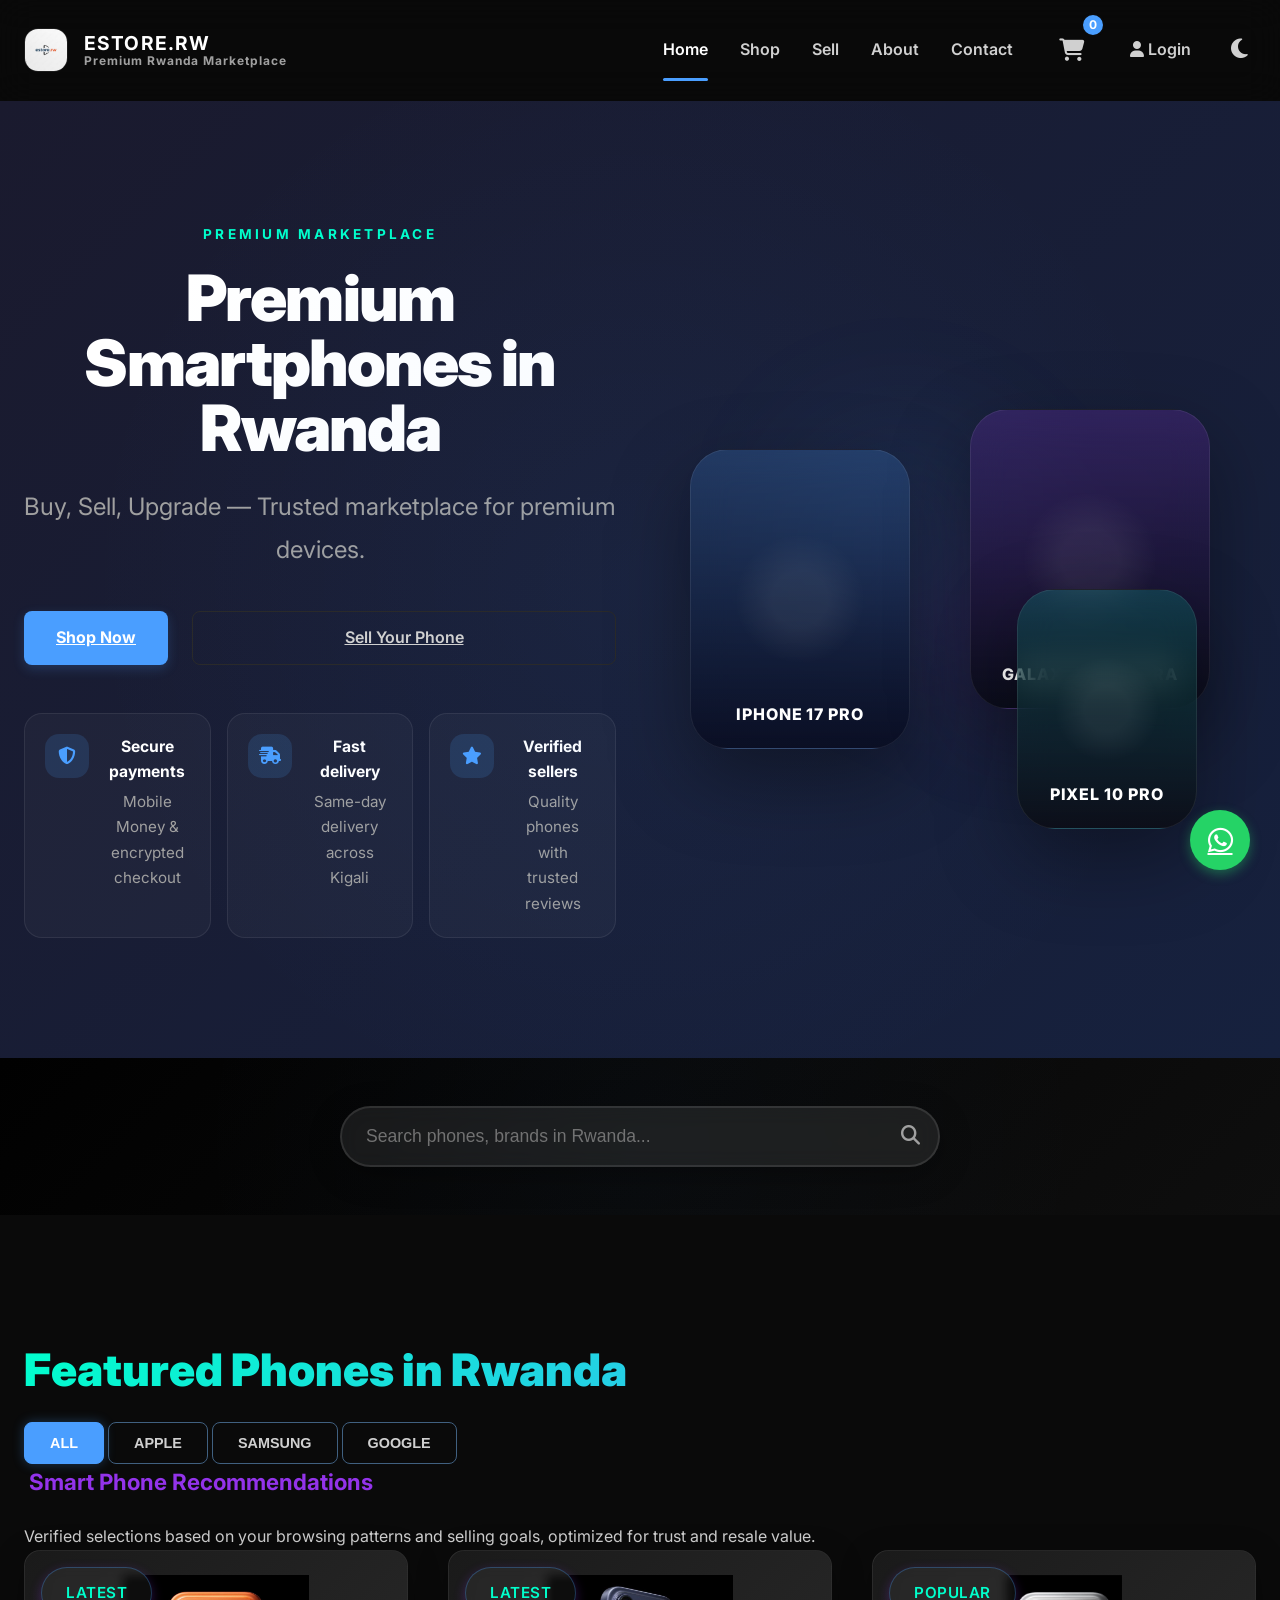
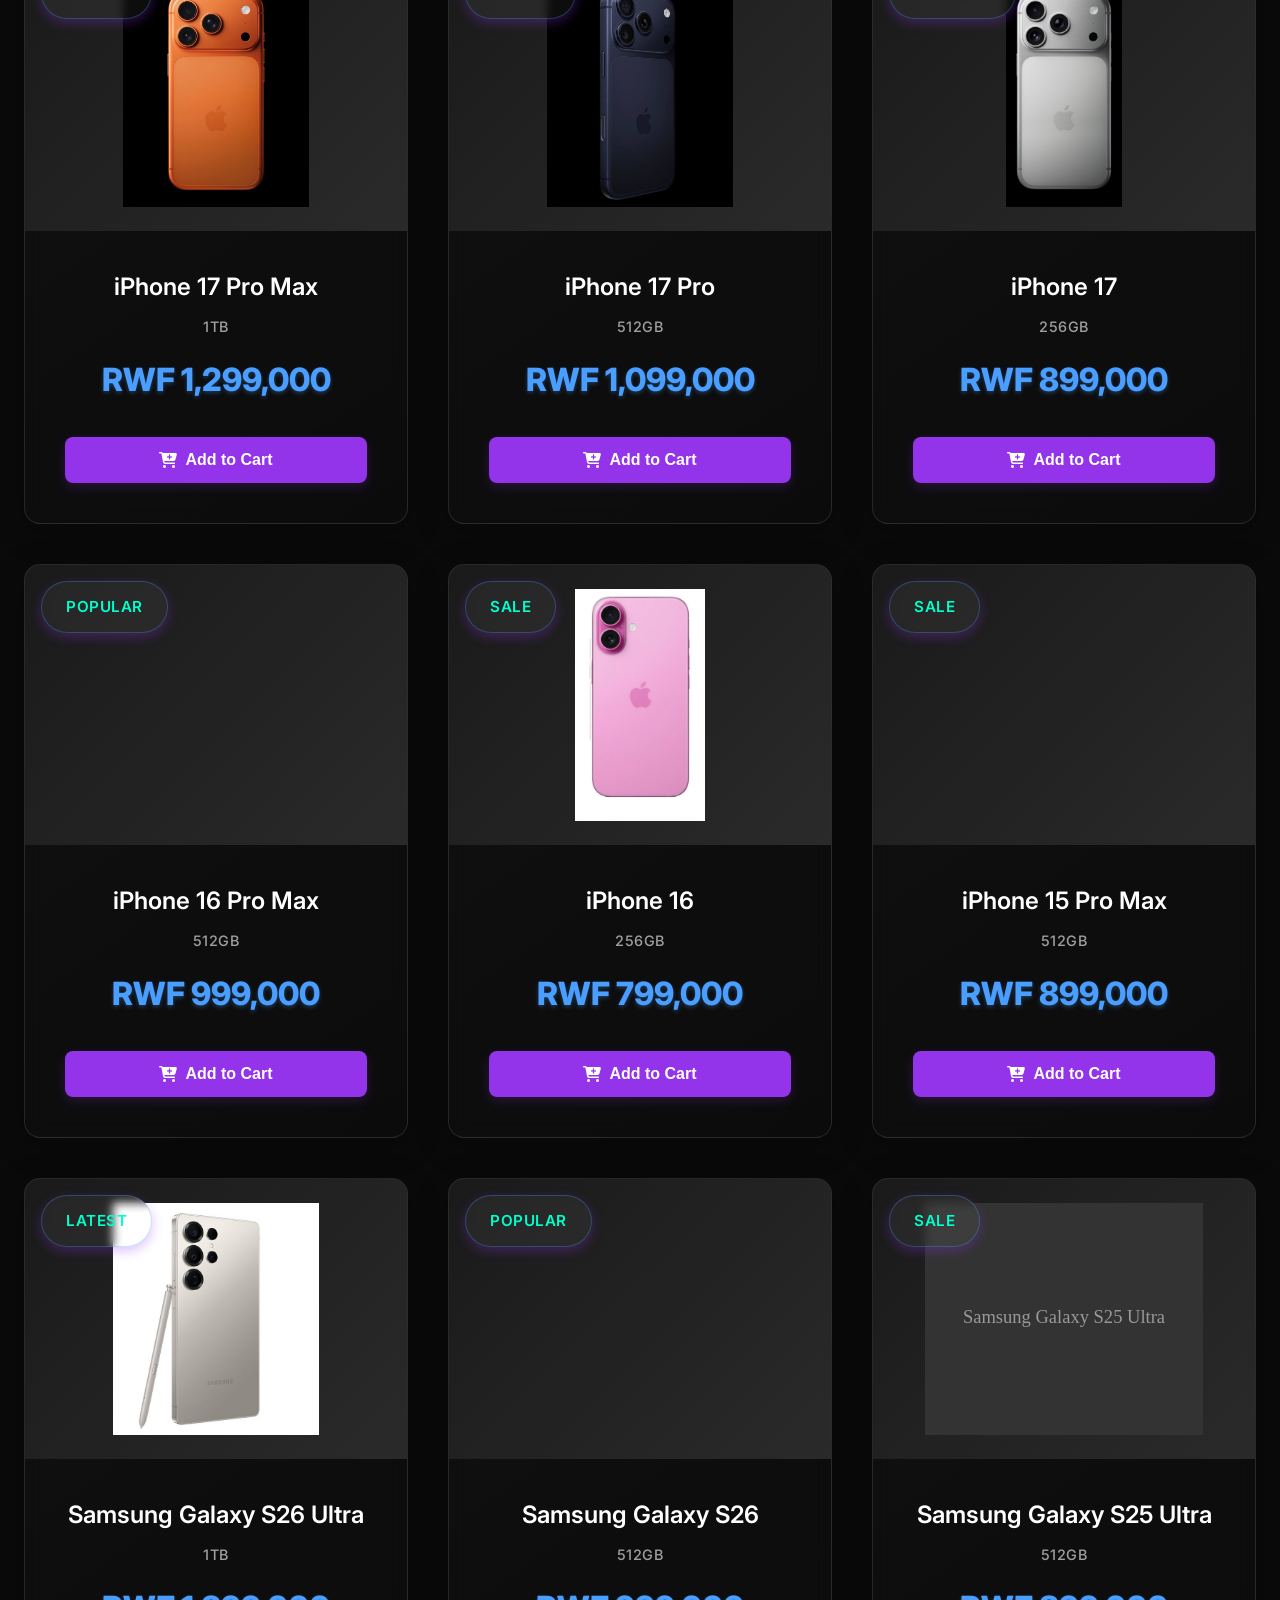
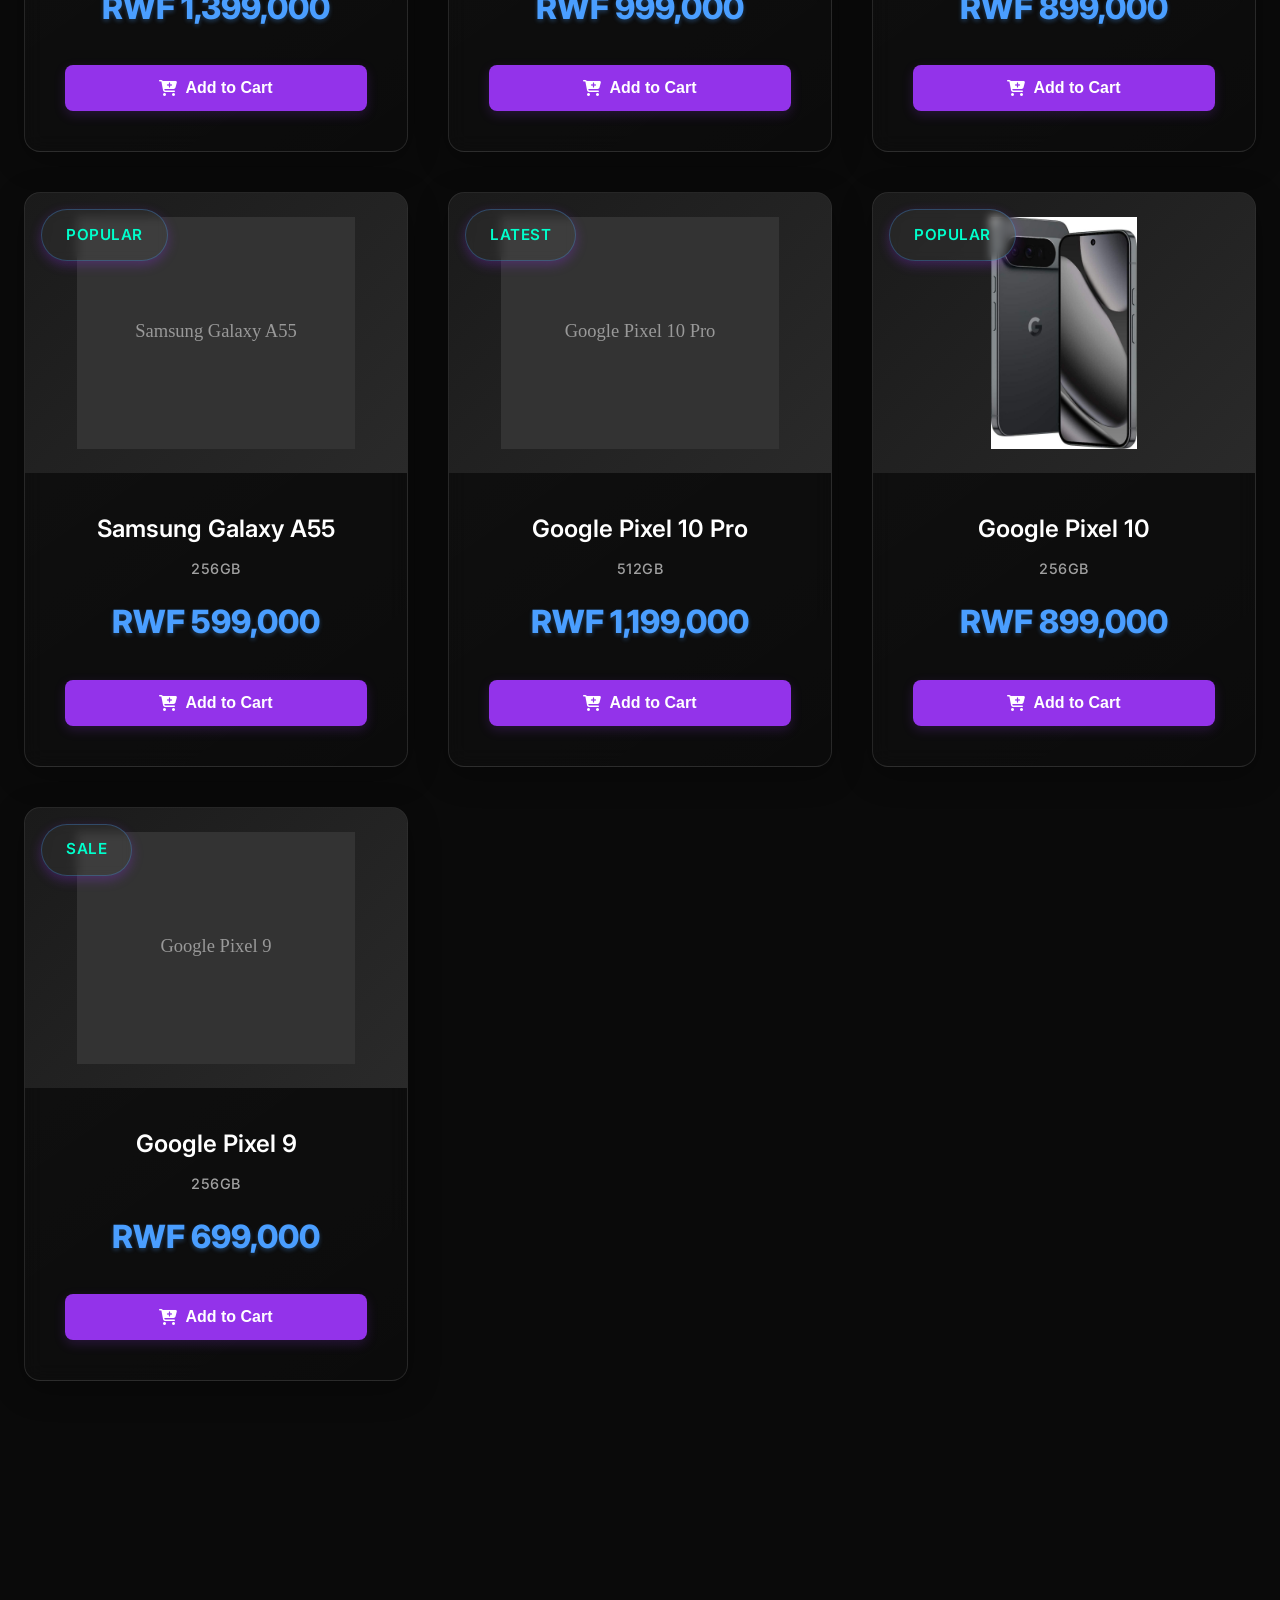
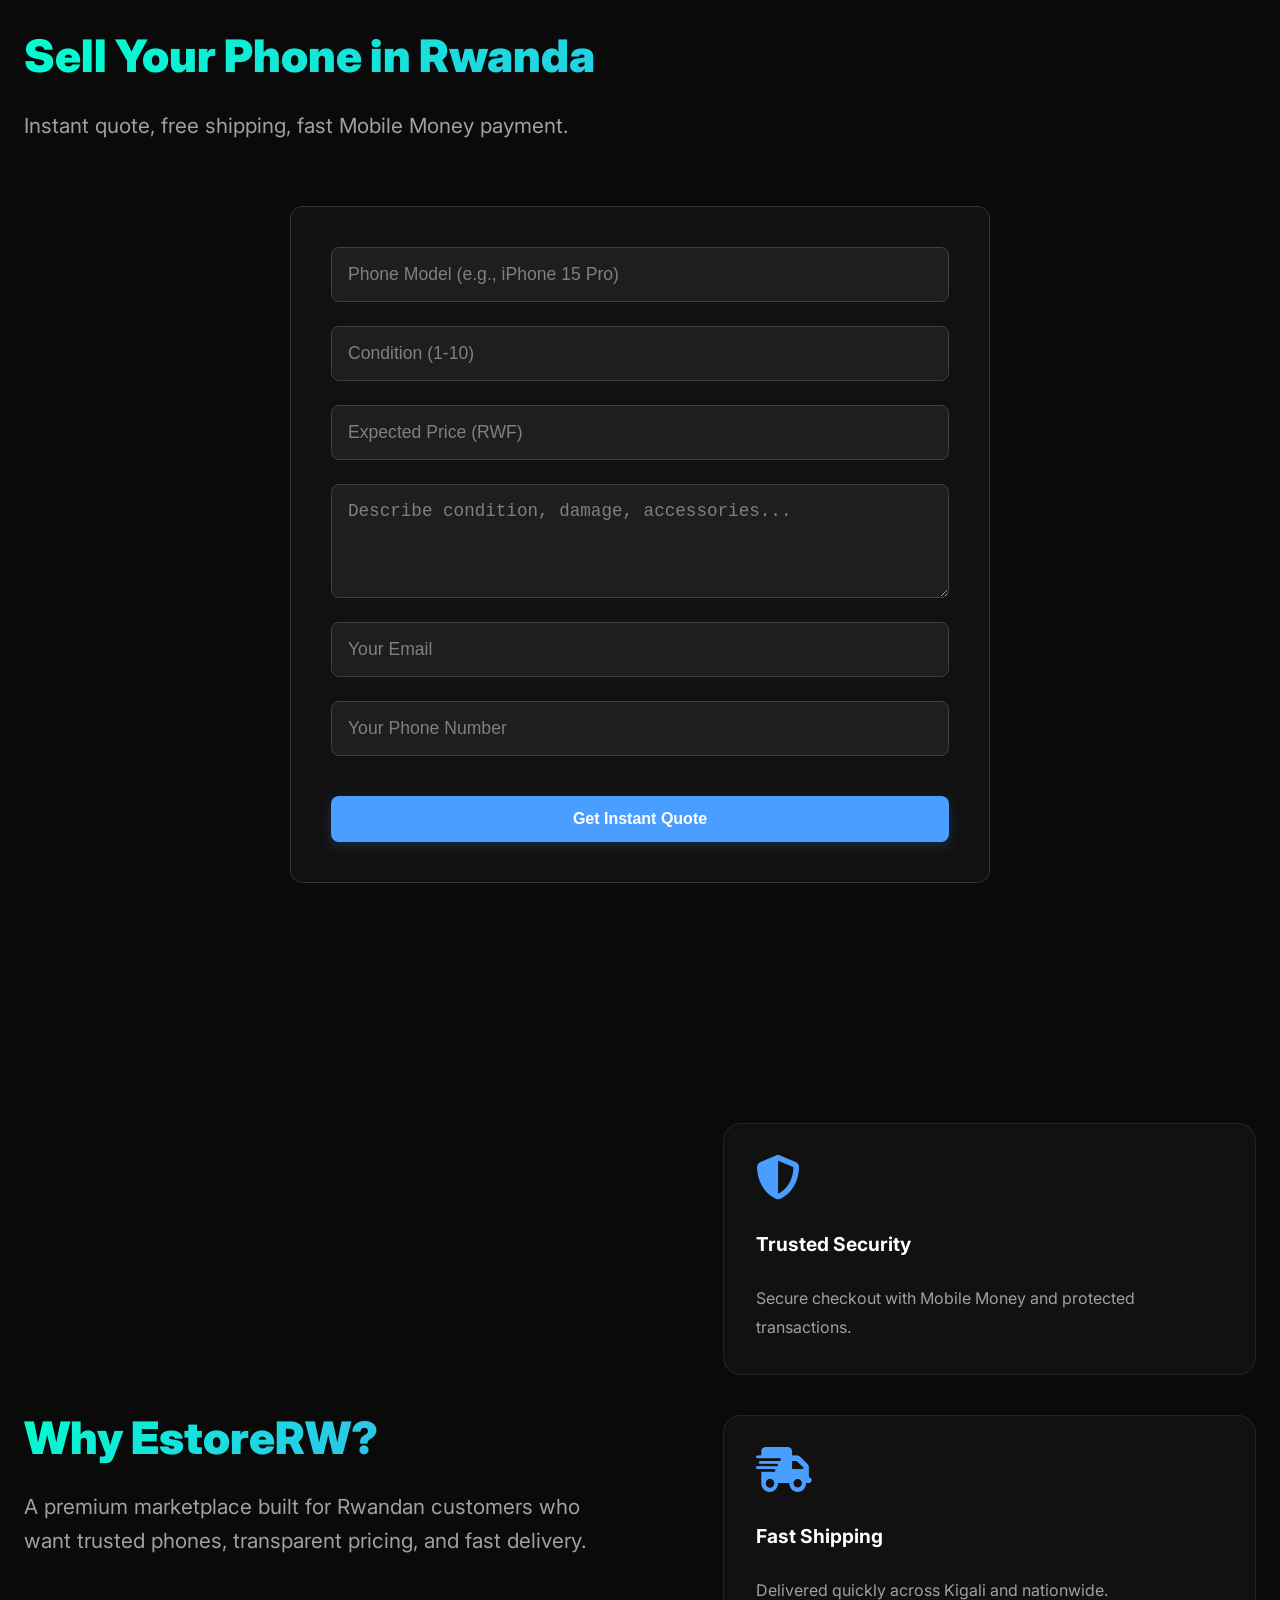
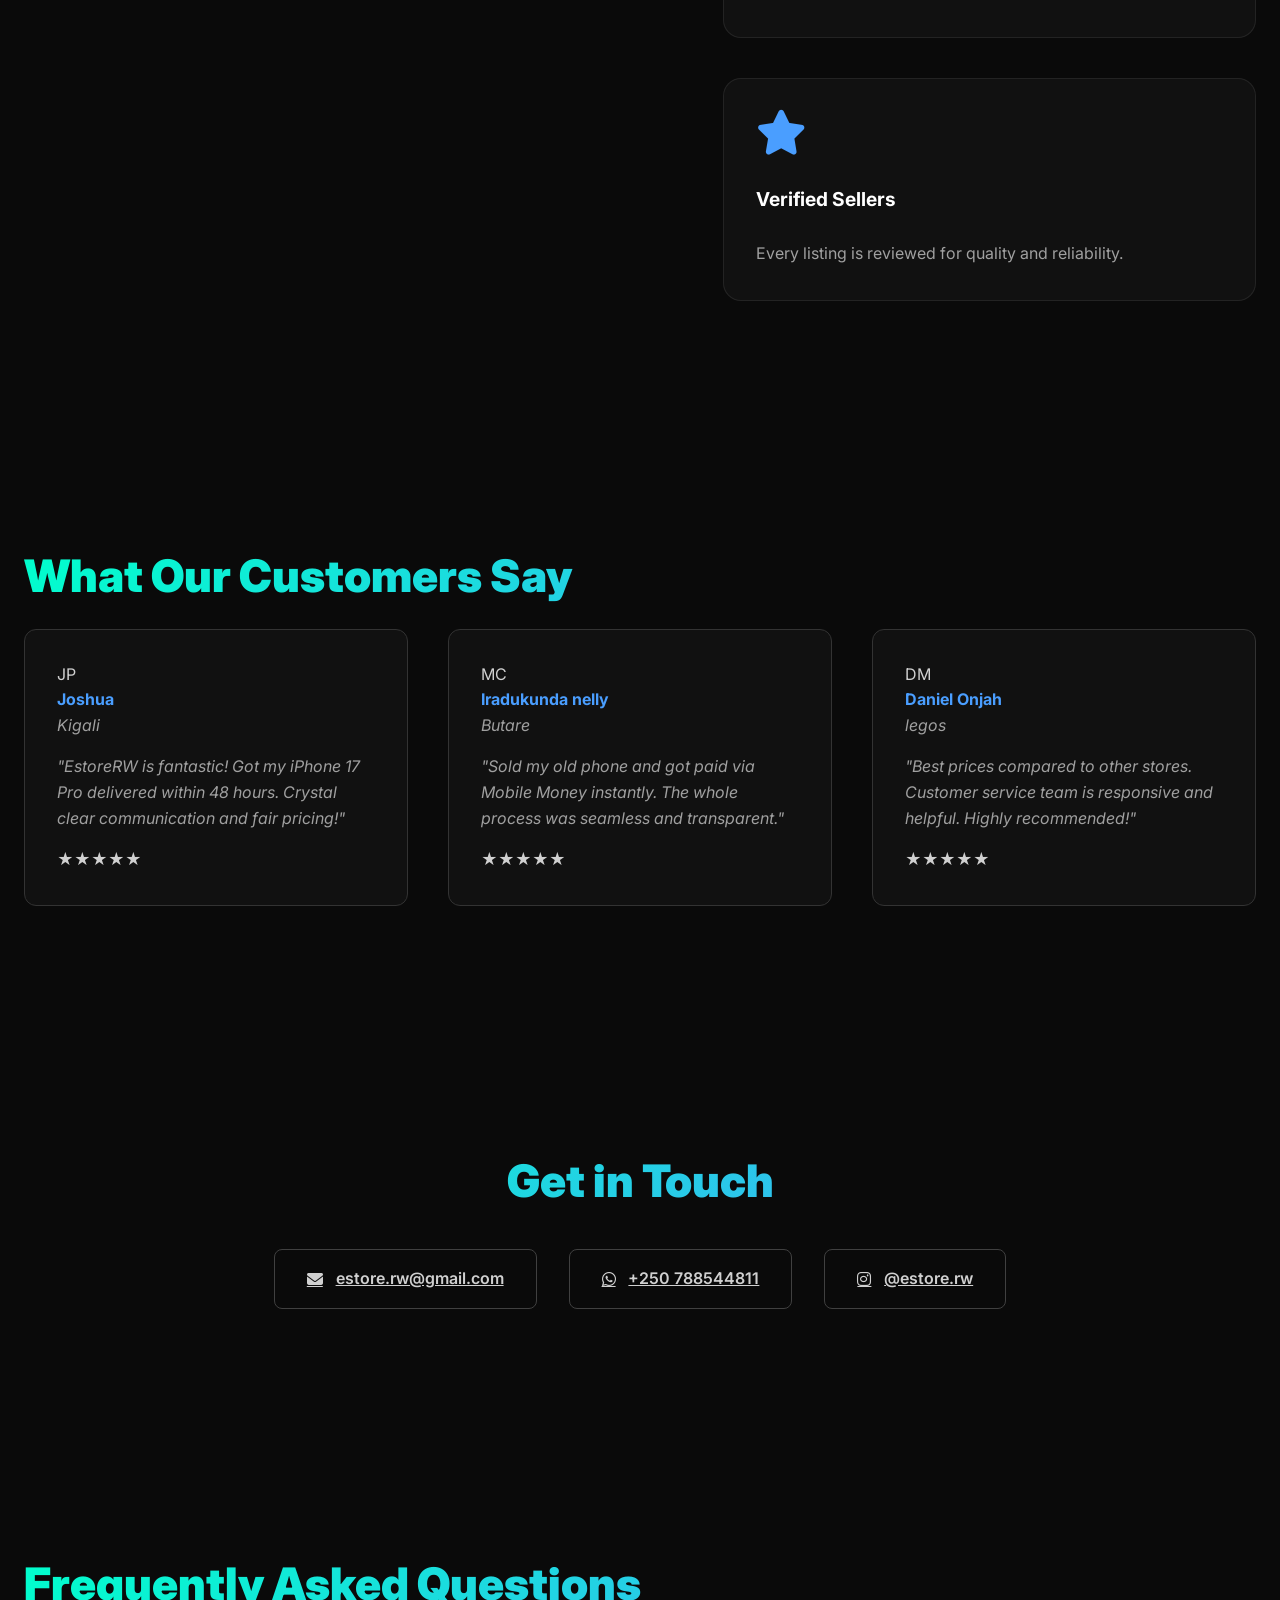
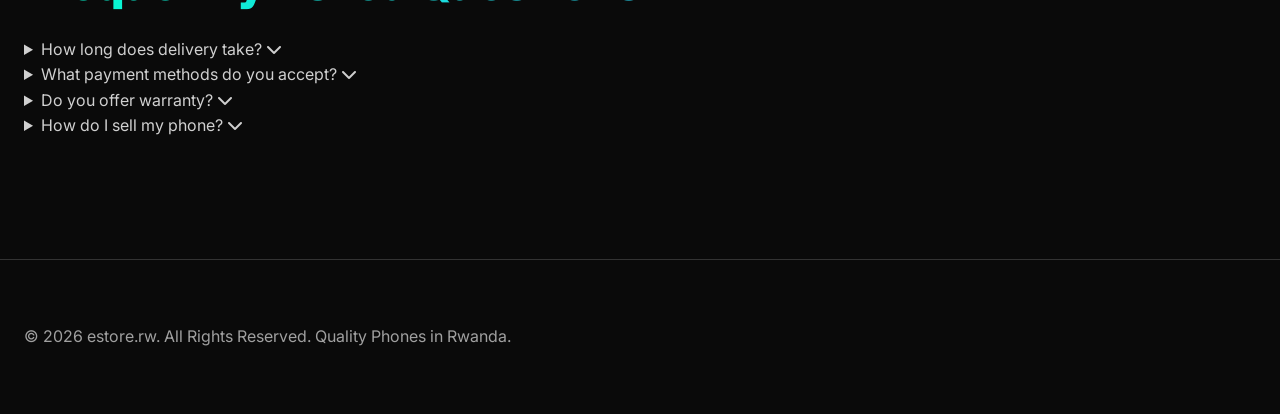
==== commit 7100ef95: "Upgrade estore homepage to modern ecommerce design" ====
--- a/index.html
+++ b/index.html
@@ -32,7 +32,11 @@
   <header class="header" id="header">
     <div class="container header-inner">
       <a href="#" class="logo">
-        <img src="images/BLAND1.jpeg" alt="EstoreRW Logo" loading="lazy"/> estore.rw
+        <img src="images/BLAND1.jpeg" alt="EstoreRW Logo" loading="lazy" />
+        <div class="logo-copy">
+          <span class="logo-text">estore.rw</span>
+          <span class="logo-sub">Premium Rwanda Marketplace</span>
+        </div>
       </a>
       <nav class="nav" id="nav">
         <a href="#home" class="nav-link">Home</a>
@@ -53,12 +57,50 @@
 
   <!-- HERO -->
   <section id="home" class="section hero">
-    <div class="container hero-content">
-      <h1>Premium Phones in Rwanda. <br>Reimagined.</h1>
-      <p>Buy new, sell old. Secure Mobile Money payments, free shipping.</p>
-      <div class="hero-buttons">
-        <a href="#products" class="btn-primary">Shop Now</a>
-        <a href="#sell" class="btn-secondary">Sell Your Phone</a>
+    <div class="container hero-grid">
+      <div class="hero-copy">
+        <span class="eyebrow">Premium marketplace</span>
+        <h1>Premium Smartphones in Rwanda</h1>
+        <p class="hero-lead">Buy, Sell, Upgrade — Trusted marketplace for premium devices.</p>
+        <div class="hero-buttons">
+          <a href="#products" class="btn-primary">Shop Now</a>
+          <a href="#sell" class="btn-secondary">Sell Your Phone</a>
+        </div>
+        <div class="trust-grid">
+          <div class="trust-card">
+            <i class="fas fa-shield-alt"></i>
+            <div>
+              <strong>Secure payments</strong>
+              <span>Mobile Money & encrypted checkout</span>
+            </div>
+          </div>
+          <div class="trust-card">
+            <i class="fas fa-truck-fast"></i>
+            <div>
+              <strong>Fast delivery</strong>
+              <span>Same-day delivery across Kigali</span>
+            </div>
+          </div>
+          <div class="trust-card">
+            <i class="fas fa-star"></i>
+            <div>
+              <strong>Verified sellers</strong>
+              <span>Quality phones with trusted reviews</span>
+            </div>
+          </div>
+        </div>
+      </div>
+
+      <div class="hero-visual">
+        <div class="device-card device-card-1">
+          <span>iPhone 17 Pro</span>
+        </div>
+        <div class="device-card device-card-2">
+          <span>Galaxy S26 Ultra</span>
+        </div>
+        <div class="device-card device-card-3">
+          <span>Pixel 10 Pro</span>
+        </div>
       </div>
     </div>
   </section>
@@ -92,24 +134,27 @@
   </section>
 
   <!-- ABOUT -->
-  <section id="about" class="section">
-    <div class="container text-center">
-      <h2 class="section-title">Why EstoreRW?</h2>
-      <div class="features-grid">o
+  <section id="about" class="section about-section">
+    <div class="container about-grid">
+      <div class="about-copy">
+        <h2 class="section-title">Why EstoreRW?</h2>
+        <p class="section-subtitle">A premium marketplace built for Rwandan customers who want trusted phones, transparent pricing, and fast delivery.</p>
+      </div>
+      <div class="features-grid">
         <div class="feature">
           <i class="fas fa-shield-alt"></i>
-          <h3>100% Secure</h3>
-          <p>Encrypted payments & data</p>
+          <h3>Trusted Security</h3>
+          <p>Secure checkout with Mobile Money and protected transactions.</p>
         </div>
         <div class="feature">
-          <i class="fas fa-truck"></i>
-          <h3>Free Shipping</h3>
-          <p>Nationwide in Rwanda</p>
+          <i class="fas fa-truck-fast"></i>
+          <h3>Fast Shipping</h3>
+          <p>Delivered quickly across Kigali and nationwide.</p>
         </div>
         <div class="feature">
-          <i class="fas fa-dollar-sign"></i>
-          <h3>Best Price</h3>
-          <p>Guaranteed or RWF bonus</p>
+          <i class="fas fa-star"></i>
+          <h3>Verified Sellers</h3>
+          <p>Every listing is reviewed for quality and reliability.</p>
         </div>
       </div>
     </div>
--- a/styles-new.css
+++ b/styles-new.css
@@ -9,28 +9,80 @@
 .container { max-width:1400px; margin:0 auto; padding:0 1.5rem; }
 .text-center { text-align:center; }
 
-/* Header - Clean Professional */
-.header { position:sticky; top:0; background:rgba(15, 15, 15, 0.92); backdrop-filter:blur(10px); z-index:1000; height:80px; border-bottom:1px solid #333333; }
-.header-inner { display:flex; justify-content:space-between; align-items:center; height:100%; }
-.logo { font-size:1.8rem; color:#d0d0d0; text-decoration:none; display:flex; align-items:center; gap:10px; font-weight:700; }
-.logo img { height:40px; border-radius:50%; }
-.nav { display:flex; gap:2.5rem; align-items:center; }
-.nav-link { color:#a0a0a0; font-weight:600; text-decoration:none; position:relative; transition:.3s; }
-.nav-link:hover { color:#d0d0d0; }
-.nav-link.active::after { content:''; position:absolute; bottom:-10px; left:0; width:100%; height:2px; background:#4a9eff; }
-.cart-btn { font-size:1.5rem; color:#d0d0d0; position:relative; cursor:pointer; }
-#cart-count { background:#4a9eff; color:#fff; font-size:0.8rem; width:24px; height:24px; border-radius:50%; display:flex; align-items:center; justify-content:center; font-weight:700; }
-.menu-toggle { display:none; background:none; border:none; font-size:1.8rem; cursor:pointer; color:#d0d0d0; z-index: 1100; position: relative; }
-.icon-btn { background:none; border:none; font-size:1.4rem; cursor:pointer; color:#d0d0d0; transition:.3s; }
-
-@media (max-width: 768px) {
-  .header { z-index: 1101; }
-  .nav { z-index: 1100; }
-  .nav.active { left: 0; }
-}
-.icon-btn:hover { color:#4a9eff; }
+/* Header - Premium Glassmorphism */
+.header { position:sticky; top:0; background:rgba(10, 10, 10, 0.18); backdrop-filter:blur(18px); z-index:1000; min-height:100px; transition: all 0.3s ease; border-bottom:1px solid transparent; }
+.header.scrolled { background:rgba(10, 10, 10, 0.96); border-bottom:1px solid rgba(74, 158, 255, 0.18); box-shadow: 0 12px 40px rgba(0,0,0,0.25); }
+.header-inner { display:flex; justify-content:space-between; align-items:center; min-height:100px; gap:1rem; }
+.logo { color:#ffffff; text-decoration:none; display:flex; align-items:center; gap:1rem; font-weight:700; }
+.logo img { height:44px; width:44px; border-radius:14px; object-fit:cover; border:1px solid rgba(255,255,255,0.08); }
+.logo-copy { display:flex; flex-direction:column; line-height:1.1; }
+.logo-text { font-size:1.2rem; letter-spacing:0.06em; text-transform:uppercase; color:#ffffff; }
+.logo-sub { font-size:0.75rem; color:#a0a0a0; letter-spacing:0.08em; }
+.nav { display:flex; gap:2rem; align-items:center; }
+.nav-link { color:#d0d0d0; font-weight:600; text-decoration:none; position:relative; transition: all 0.3s ease; padding:0.4rem 0; }
+.nav-link:hover { color:#ffffff; }
+.nav-link.active, .nav-link.active:hover { color:#ffffff; }
+.nav-link.active::after { content:''; position:absolute; bottom:-12px; left:0; width:100%; height:3px; background:#4a9eff; border-radius:999px; }
+.cart-btn { font-size:1.4rem; color:#d0d0d0; position:relative; cursor:pointer; padding:0.7rem 0.8rem; border-radius:999px; transition: all 0.3s ease; border:1px solid transparent; }
+.cart-btn:hover { background:rgba(255,255,255,0.05); border-color:rgba(255,255,255,0.08); }
+#cart-count { background:#4a9eff; color:#fff; font-size:0.75rem; width:24px; height:24px; border-radius:50%; display:flex; align-items:center; justify-content:center; font-weight:700; position:absolute; top:-8px; right:-8px; border:2px solid #0a0a0a; }
+.menu-toggle { display:none; background:none; border:none; font-size:1.9rem; cursor:pointer; color:#d0d0d0; z-index: 1100; position: relative; }
+.icon-btn { background:none; border:none; font-size:1.4rem; cursor:pointer; color:#d0d0d0; transition:.3s; padding:0.5rem; border-radius:12px; }
+.icon-btn:hover { color:#4a9eff; background: rgba(255,255,255,0.06); }
+
+@media (max-width: 980px) {
+  .header-inner { flex-wrap:wrap; }
+  .nav { position: fixed; top:100px; left:-100%; right:0; background: rgba(10,10,10,0.98); flex-direction: column; gap:1rem; align-items:flex-start; padding:2rem 1.5rem; width:100%; max-width:360px; height:calc(100vh - 100px); overflow-y:auto; transition:left 0.3s ease; backdrop-filter: blur(20px); }
+  .nav.active { left:0; }
+  .nav-link { width:100%; padding:1rem 0; border-bottom:1px solid rgba(255,255,255,0.05); }
+  .menu-toggle { display:block; }
+}
 
 /* Hero */
+.hero { padding:140px 0 100px; background: radial-gradient(circle at top left, rgba(74, 158, 255, 0.18), transparent 34%), radial-gradient(circle at bottom right, rgba(147, 51, 234, 0.18), transparent 28%), linear-gradient(135deg, #080a12 0%, #111524 100%); color:#ffffff; position:relative; overflow:hidden; }
+.hero::before { content:''; position:absolute; top:0; left:0; width:100%; height:100%; background: linear-gradient(180deg, rgba(255,255,255,0.05), transparent 60%); pointer-events:none; }
+.hero-grid { display:grid; grid-template-columns: repeat(2, minmax(0, 1fr)); gap:3rem; align-items:center; }
+.hero-copy { max-width:620px; }
+.eyebrow { display:inline-flex; text-transform:uppercase; letter-spacing:0.24em; color:#00ffcc; font-weight:700; font-size:0.85rem; margin-bottom:1.2rem; }
+.hero h1 { font-size:clamp(3rem, 5vw, 4.8rem); line-height:1.02; margin-bottom:1.5rem; letter-spacing:-0.03em; }
+.hero-lead { font-size:1.25rem; line-height:1.8; color:#c2cad8; margin-bottom:2rem; max-width:660px; }
+.hero-buttons { display:flex; flex-wrap:wrap; gap:1rem; margin-bottom:3rem; }
+.trust-grid { display:grid; grid-template-columns:repeat(3, minmax(0, 1fr)); gap:1rem; }
+.trust-card { display:flex; gap:1rem; align-items:flex-start; background:rgba(255,255,255,0.03); border:1px solid rgba(255,255,255,0.08); border-radius:18px; padding:1.25rem; transition: transform 0.3s ease, border-color 0.3s ease, background 0.3s ease; }
+.trust-card:hover { transform: translateY(-4px); background:rgba(255,255,255,0.06); border-color: rgba(74, 158, 255, 0.25); }
+.trust-card i { min-width:44px; min-height:44px; display:flex; align-items:center; justify-content:center; background:rgba(74, 158, 255, 0.15); color:#4a9eff; border-radius:14px; font-size:1.1rem; }
+.trust-card strong { display:block; color:#ffffff; font-size:0.98rem; margin-bottom:0.3rem; }
+.trust-card span { color:#a0a0a0; font-size:0.95rem; line-height:1.6; }
+.hero-visual { position:relative; min-height:420px; display:flex; align-items:center; justify-content:center; }
+.hero-visual::before { content:''; position:absolute; inset:0; background: radial-gradient(circle at 40% 40%, rgba(74, 158, 255, 0.14), transparent 35%), radial-gradient(circle at 60% 60%, rgba(255, 0, 255, 0.12), transparent 28%); filter: blur(60px); z-index:0; }
+.device-card { position:relative; width:220px; min-height:300px; border-radius:38px; background: linear-gradient(180deg, rgba(255,255,255,0.08), rgba(255,255,255,0.03)); border:1px solid rgba(255,255,255,0.08); box-shadow: 0 30px 80px rgba(0,0,0,0.35); backdrop-filter: blur(18px); display:flex; align-items:flex-end; justify-content:center; padding:1.5rem; color:#ffffff; font-weight:800; text-transform:uppercase; letter-spacing:0.06em; line-height:1.2; z-index:1; overflow:hidden; }
+.device-card::before { content:''; position:absolute; inset:0; background:radial-gradient(circle, rgba(255,255,255,0.18) 15%, transparent 35%); opacity:0.35; }
+.device-card span { position:relative; z-index:1; }
+.device-card-1 { transform: translate(-40px, 20px); background: linear-gradient(180deg, rgba(74, 158, 255, 0.2), rgba(10, 14, 35, 0.95)); animation: float 6s ease-in-out infinite; }
+.device-card-2 { width:240px; transform: translate(20px, -20px); background: linear-gradient(180deg, rgba(147, 51, 234, 0.2), rgba(10, 12, 25, 0.95)); animation: float 5.5s ease-in-out infinite reverse; }
+.device-card-3 { position:absolute; right: 10%; bottom: 0; width:180px; min-height:240px; transform: translateY(40px); background: linear-gradient(180deg, rgba(0, 255, 204, 0.16), rgba(12, 14, 24, 0.96)); animation: float 7s ease-in-out infinite; }
+
+@keyframes float { 0%,100% { transform: translateY(0) scale(1); } 50% { transform: translateY(-18px) scale(1.02); } }
+
+@media (max-width: 980px) {
+  .hero-grid { grid-template-columns:1fr; }
+  .about-grid { grid-template-columns:1fr; }
+  .trust-grid { grid-template-columns:1fr; }
+  .hero-visual { min-height:320px; margin-top:1.5rem; }
+}
+
+.about-grid { display:grid; grid-template-columns:1.1fr minmax(320px, 0.9fr); gap:3rem; align-items:center; }
+.about-copy { max-width:580px; }
+
+@media (max-width: 680px) {
+  .header-inner { padding:0.85rem 0; }
+  .nav { gap:1rem; }
+  .hero { padding:100px 0 80px; }
+  .hero h1 { font-size:2.8rem; }
+  .hero-lead { font-size:1.05rem; }
+  .hero-buttons { justify-content:center; }
+  .trust-card { padding:1rem; }
+}
 .hero { padding:160px 0 120px; background:linear-gradient(135deg, #1a1a2e 0%, #16213e 100%); color:#d0d0d0; text-align:center; position:relative; overflow:hidden; }
 .hero::before { content:''; position:absolute; top:0; left:0; width:100%; height:100%; background:radial-gradient(circle, rgba(74, 158, 255, 0.05) 0%, transparent 70%); }
 .hero h1 { font-size:4rem; font-weight:900; margin-bottom:1.5rem; color:#ffffff; }
@@ -310,9 +362,11 @@
 
 /* Features */
 .features-grid { display:grid; grid-template-columns:repeat(auto-fit, minmax(250px, 1fr)); gap:2.5rem; }
-.futuristic-feature { padding:2rem; background:rgba(255,255,255,0.03); border-radius:12px; border:1px solid #333333; transition:.3s; }
-.futuristic-feature:hover { border-color:#4a9eff; box-shadow:0 0 20px rgba(74, 158, 255, 0.15); }
-.feature i { font-size:3rem; color:#4a9eff; margin-bottom:1.5rem; }
+.feature { padding:2rem; background:rgba(255,255,255,0.03); border-radius:18px; border:1px solid rgba(255,255,255,0.08); transition:.3s ease; display:flex; flex-direction:column; gap:1rem; }
+.feature:hover { border-color:#4a9eff; box-shadow:0 18px 40px rgba(74, 158, 255, 0.12); transform: translateY(-4px); }
+.feature i { font-size:2.8rem; color:#4a9eff; margin-bottom:0.8rem; }
+.feature h3 { color:#ffffff; font-size:1.2rem; margin-bottom:0.5rem; }
+.feature p { color:#a0a0a0; line-height:1.8; }
 
 /* Testimonials */
 .testimonials-grid { display:grid; grid-template-columns:repeat(auto-fit, minmax(300px, 1fr)); gap:2.5rem; }
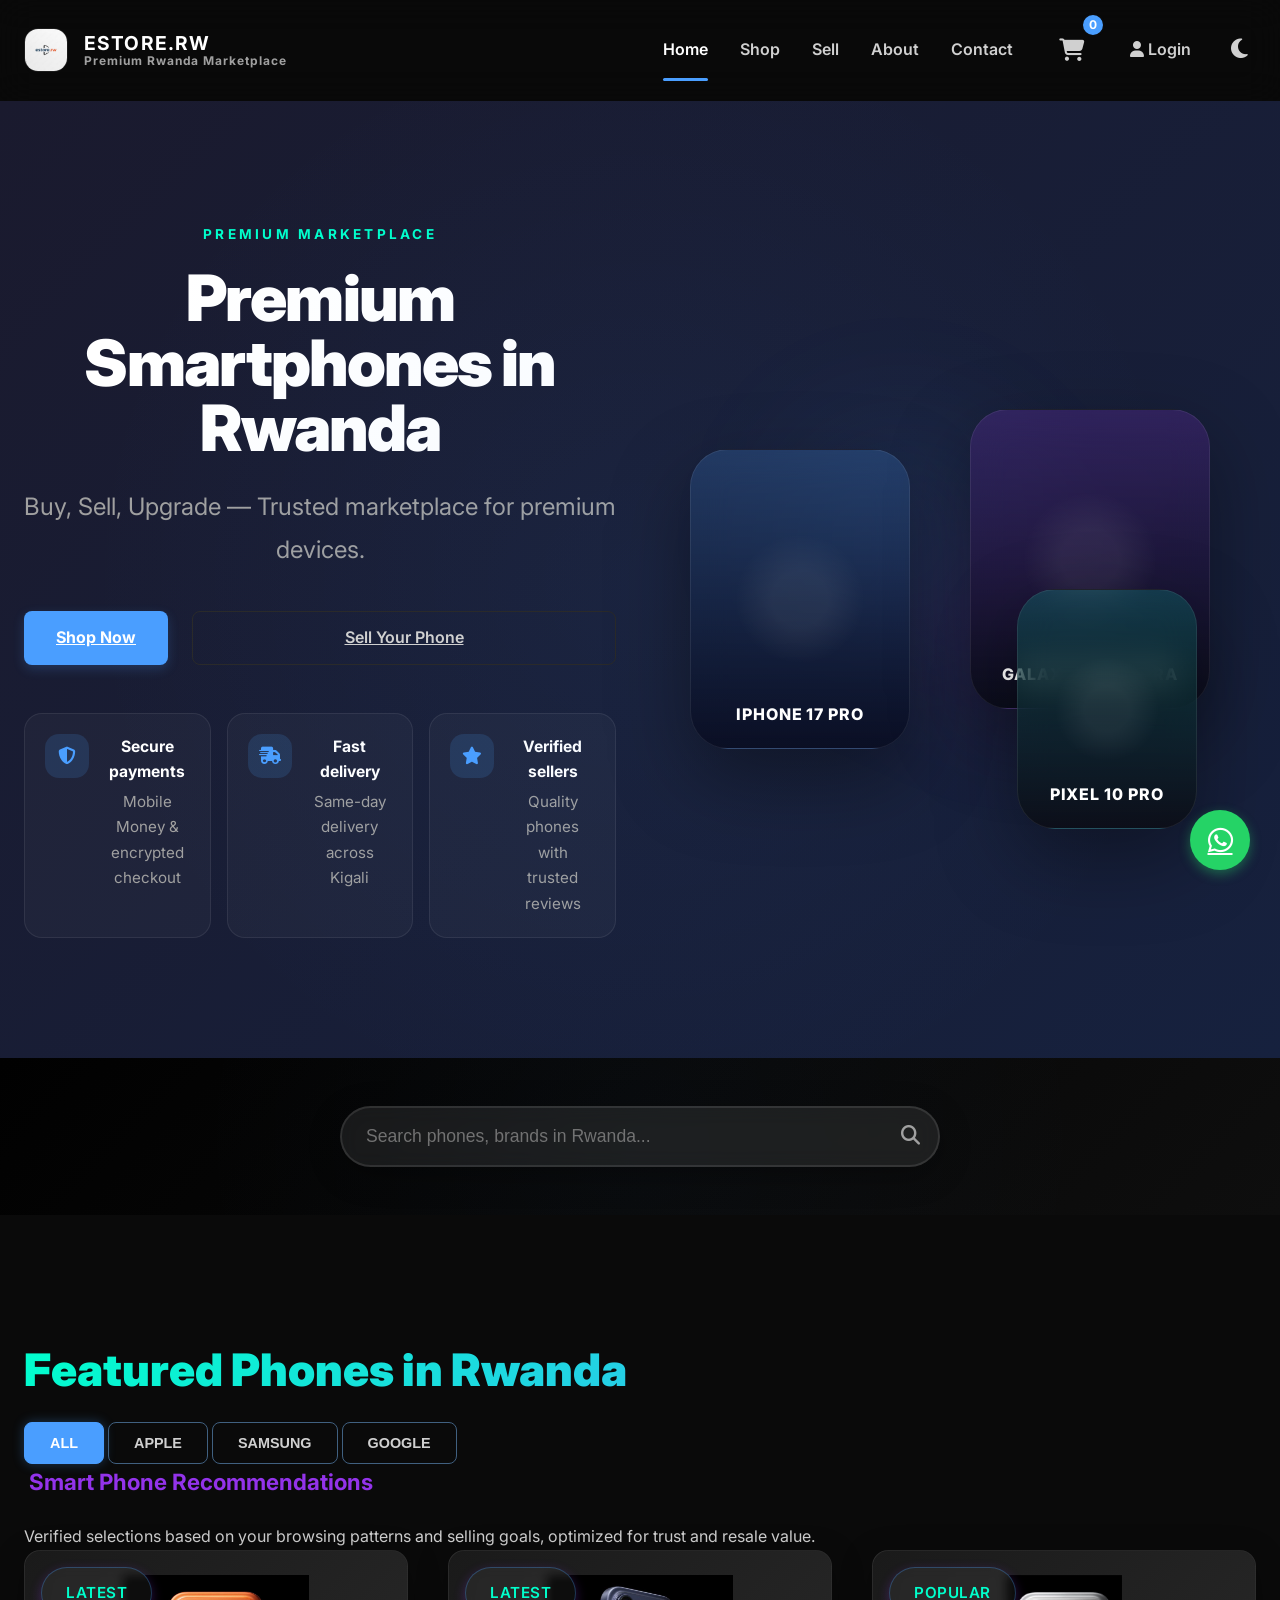
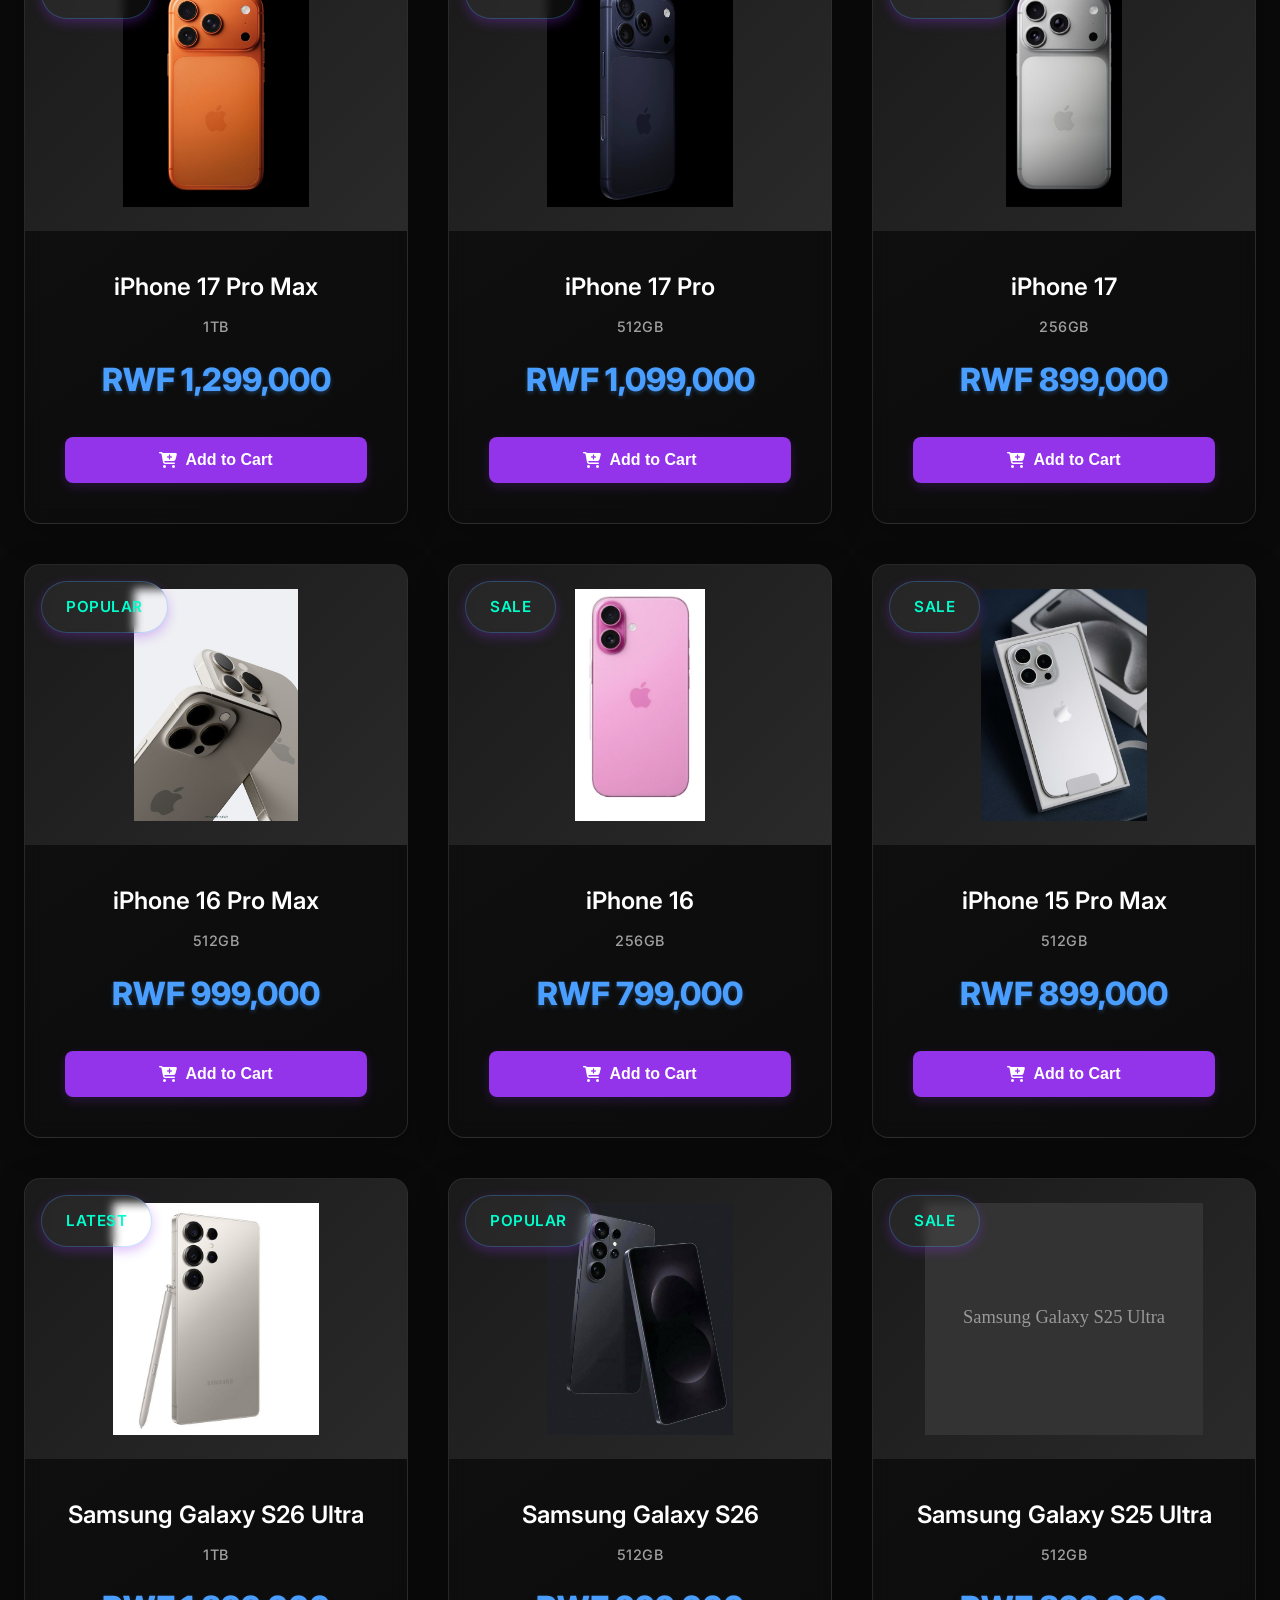
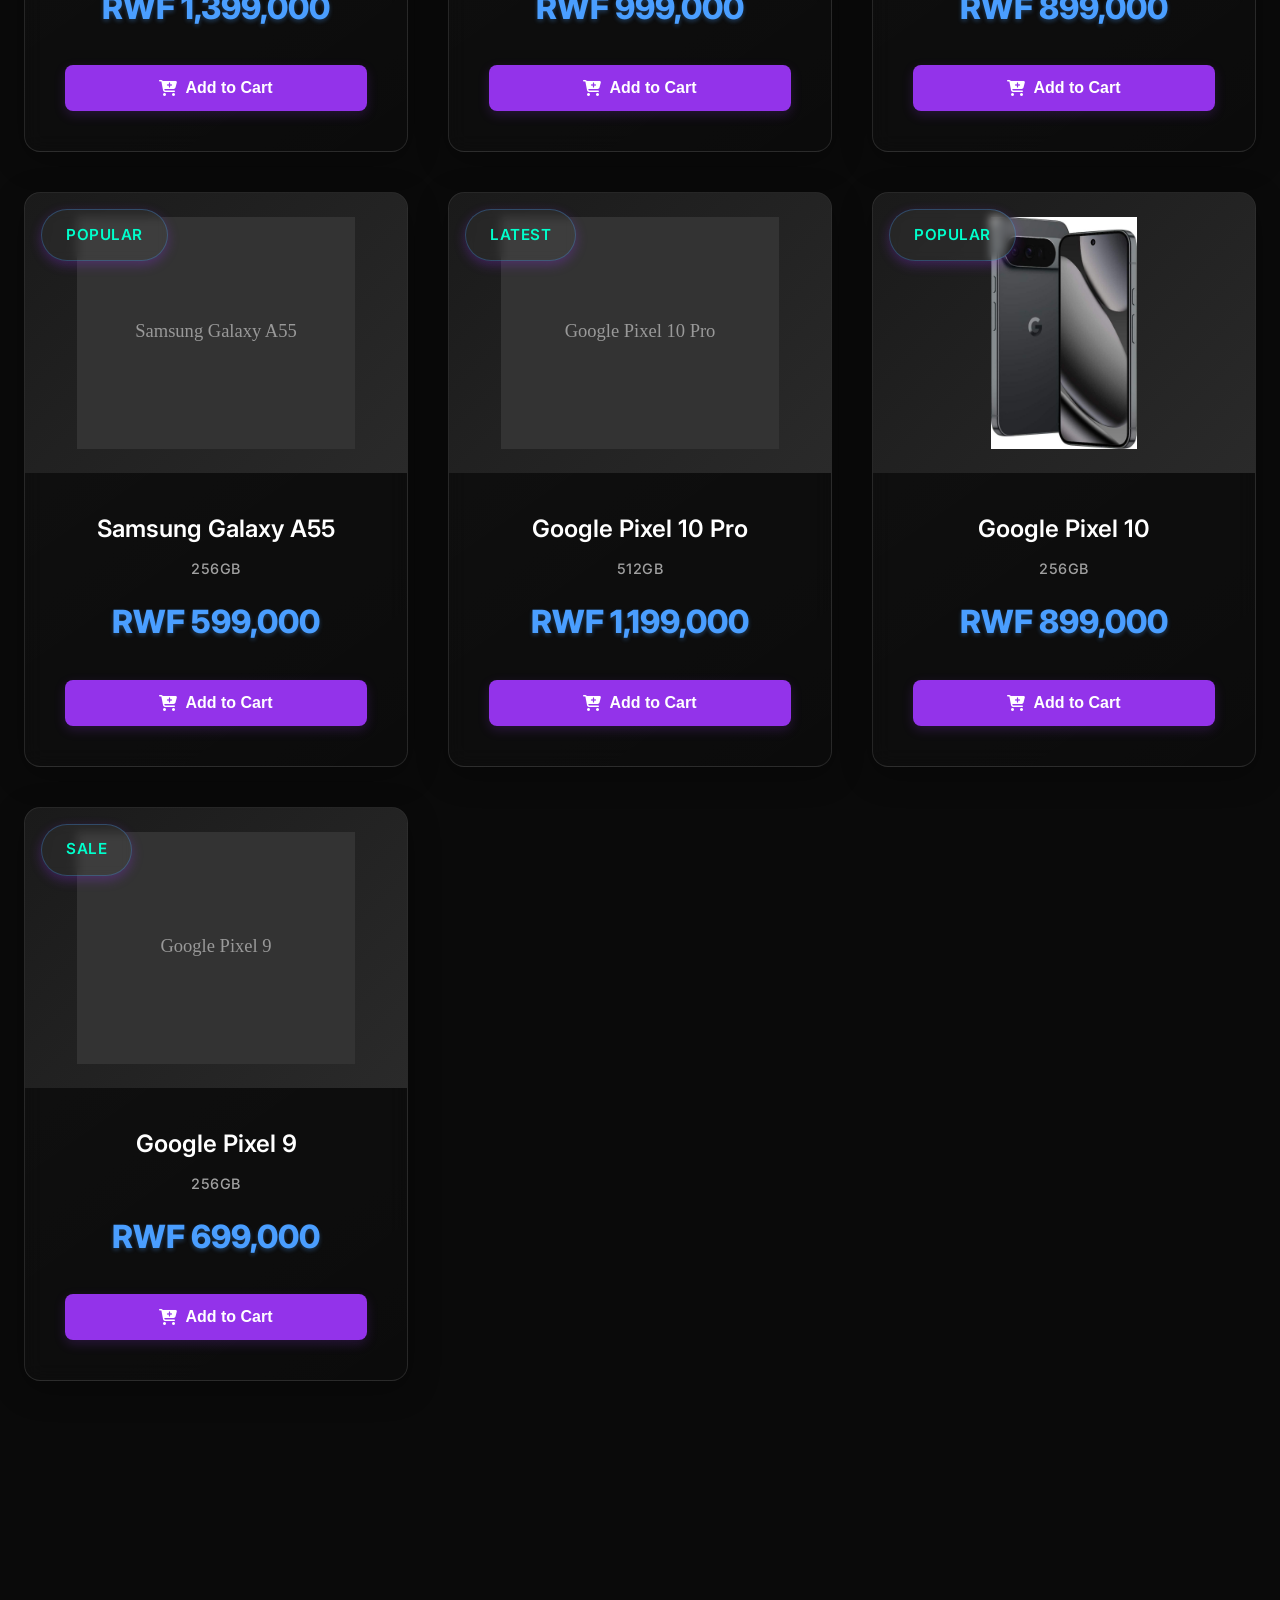
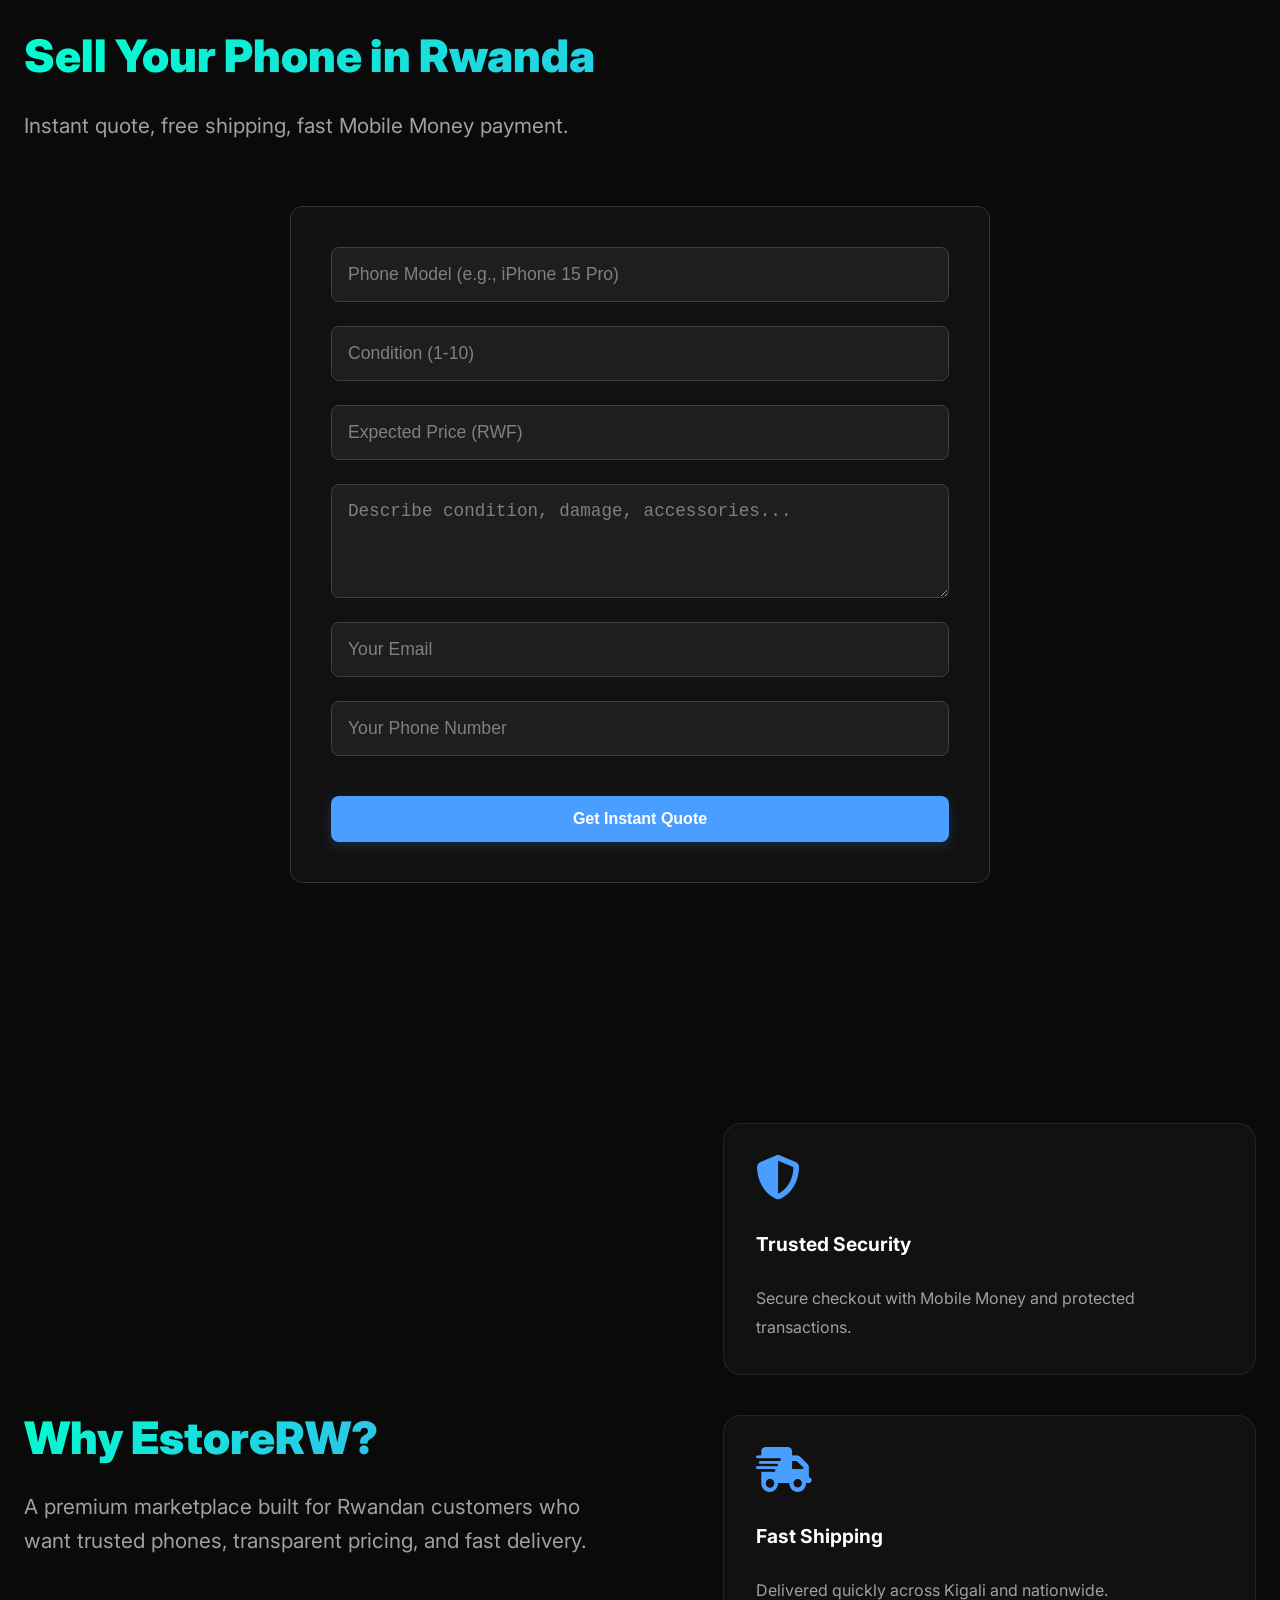
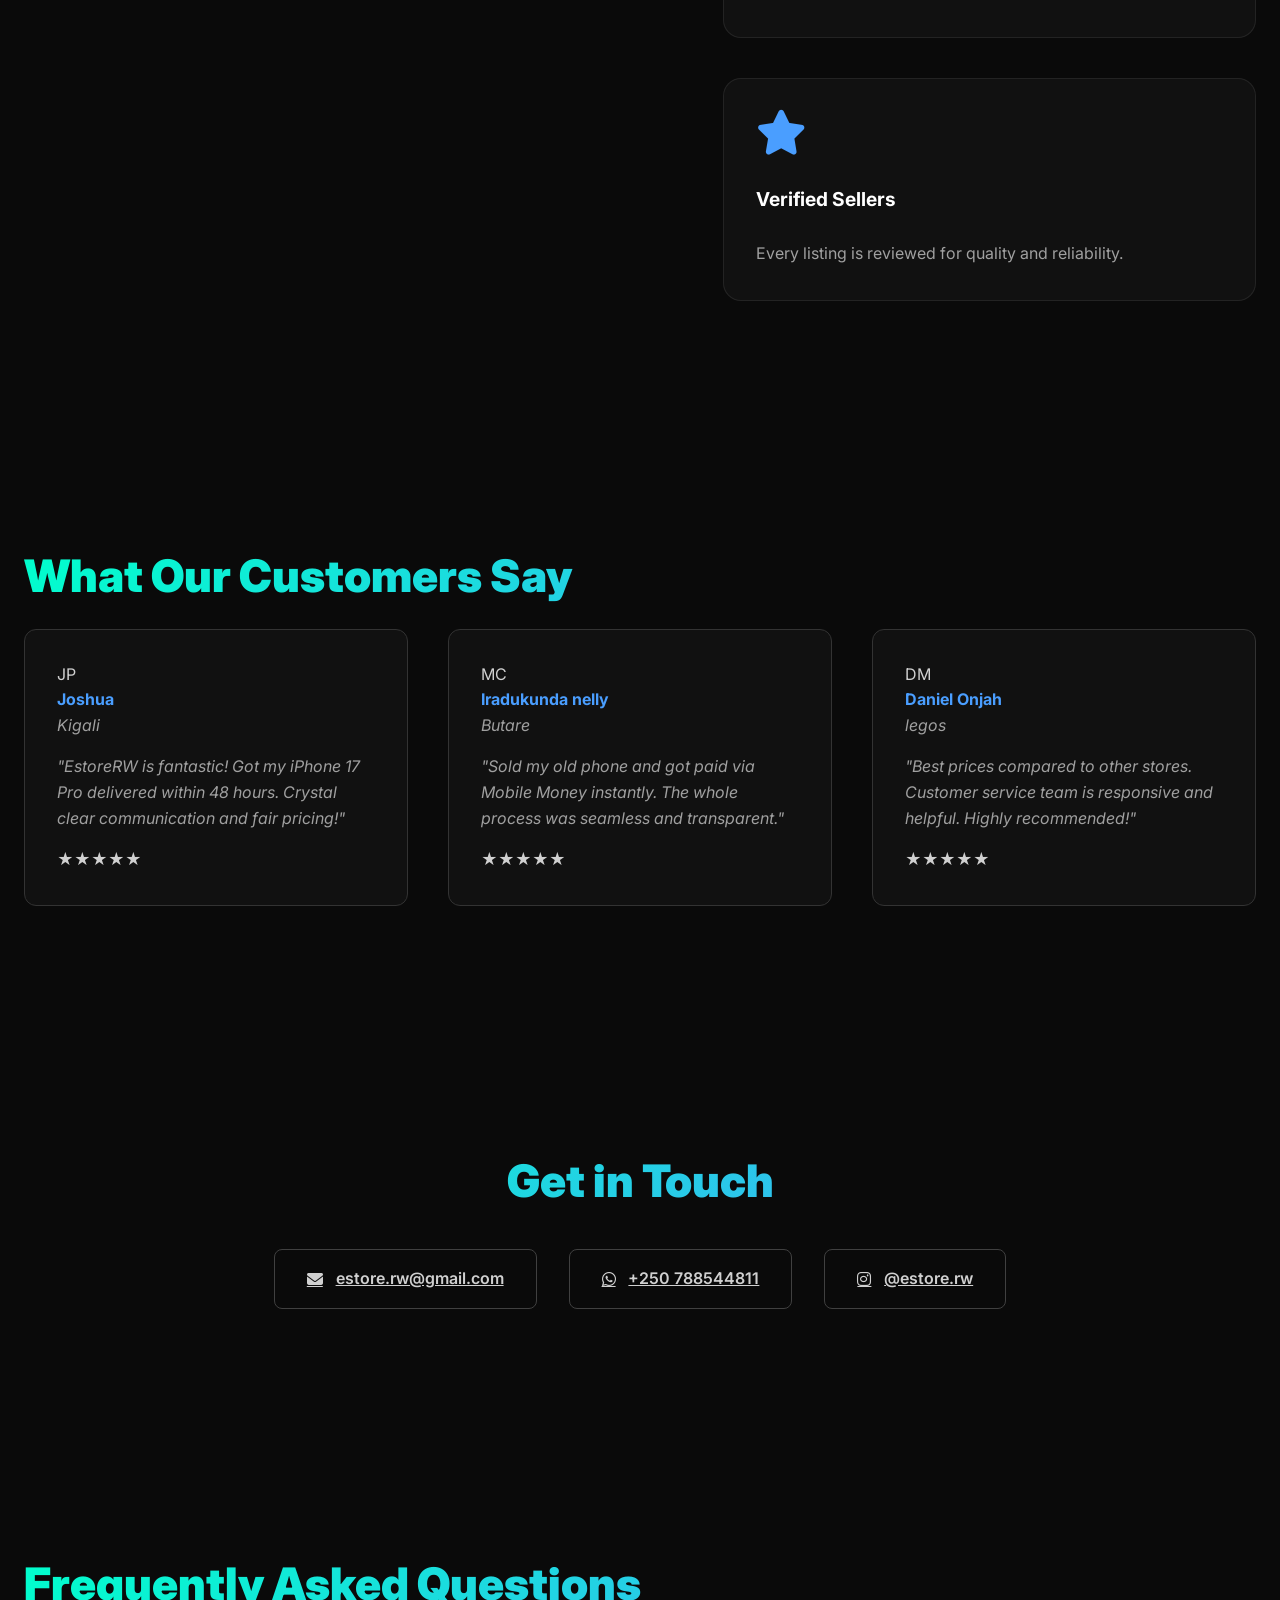
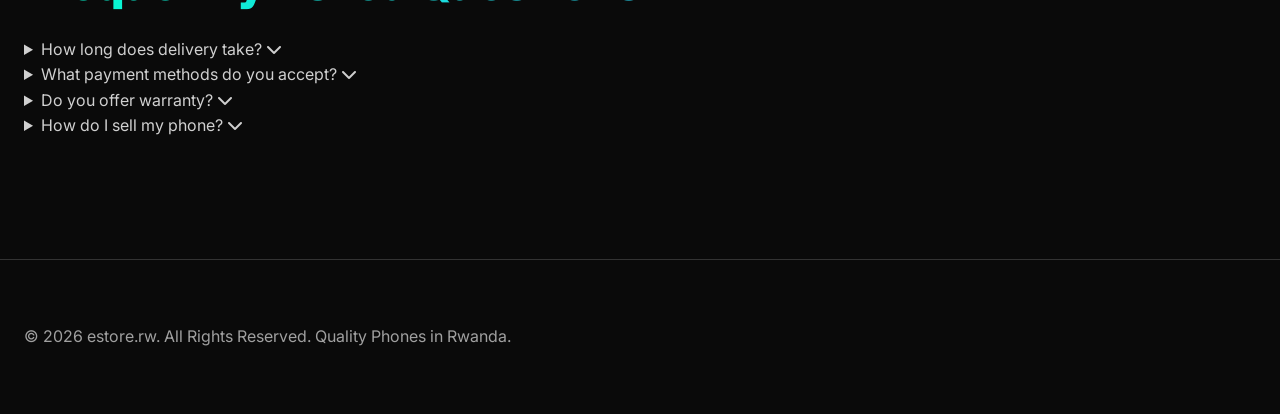
==== commit 7d1738b3: "remove unwanted file" ====
--- a/index.html
+++ b/index.html
@@ -119,7 +119,7 @@
     <div class="container">
       <h2 class="section-title">Featured Phones in Rwanda</h2>
       <div class="filters" id="filters"></div>
-      <div id="recommendations" class="recommendations"></div> <!-- AI Recommendations Section -->
+      <div id="recommendations" class="recommendations"></div> <!-- AI Recommendations -->
       <div id="product-grid" class="product-grid"></div>
     </div>
   </section>
